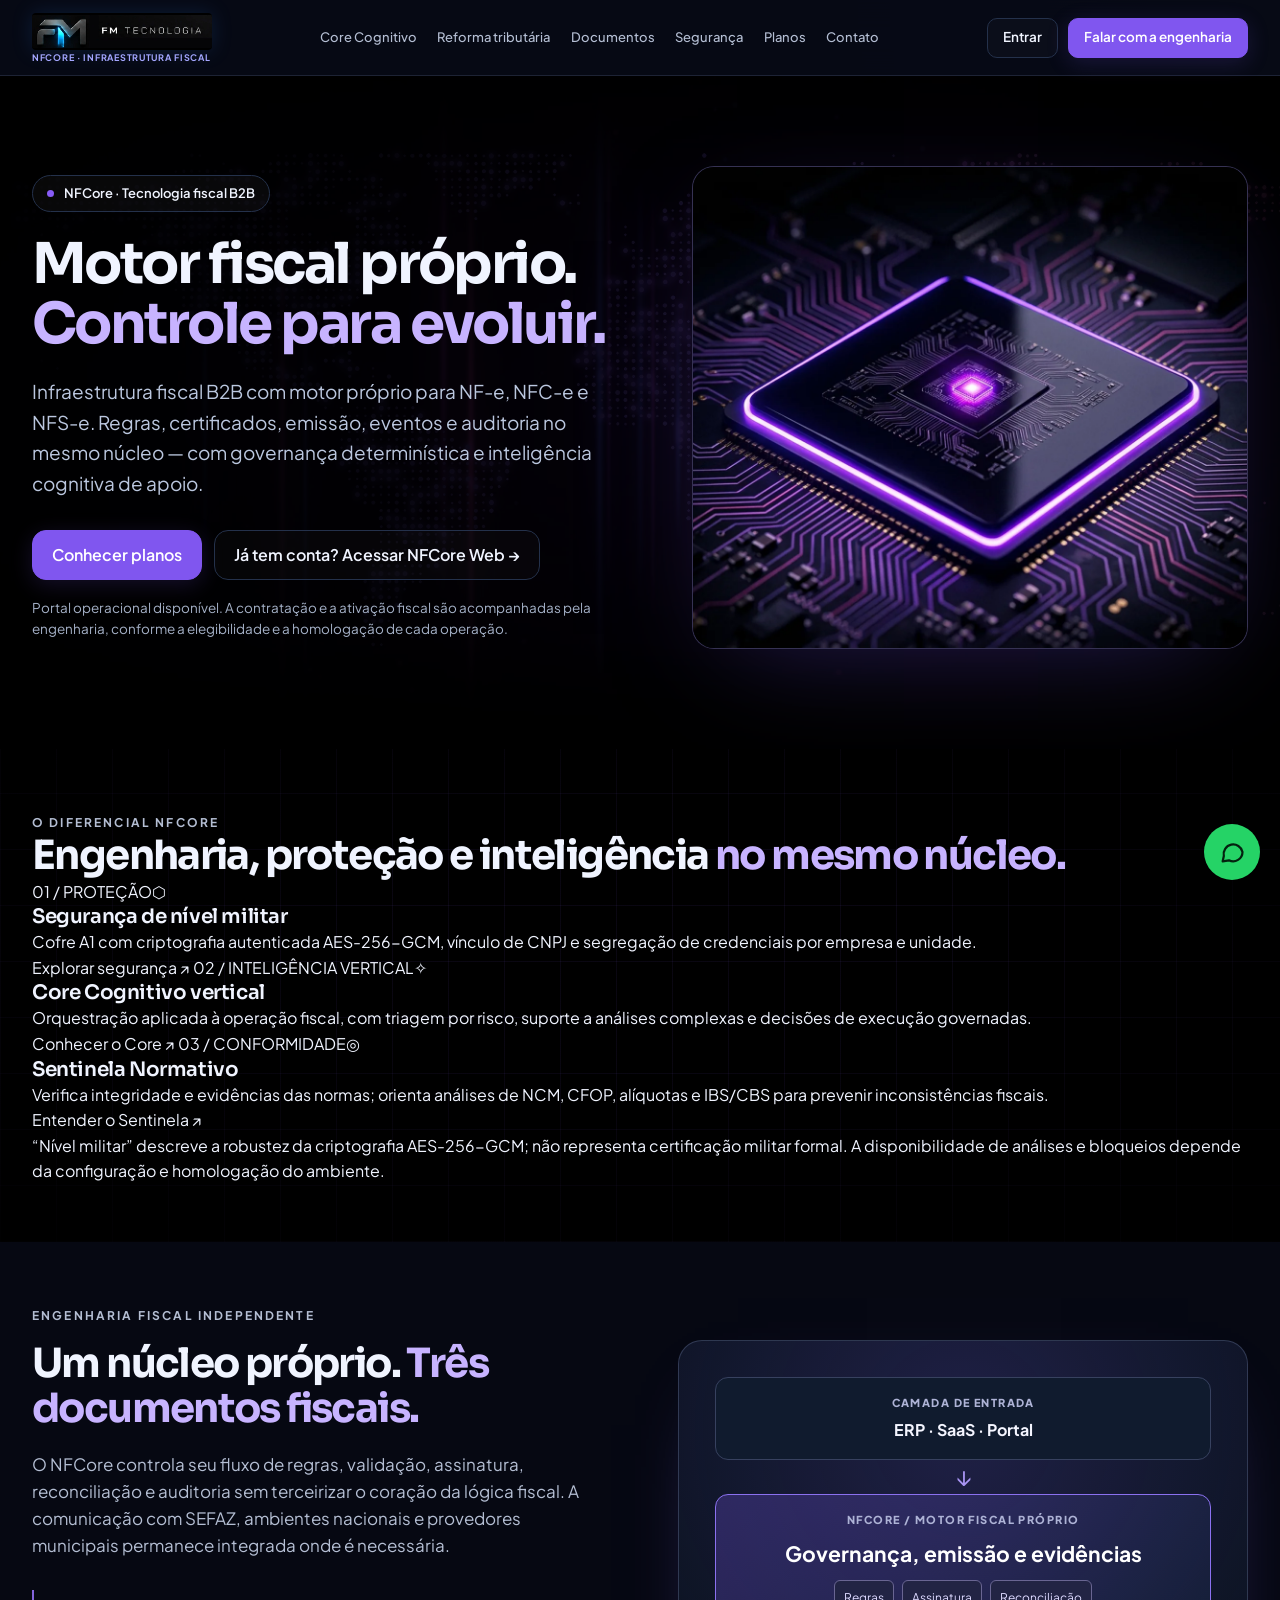
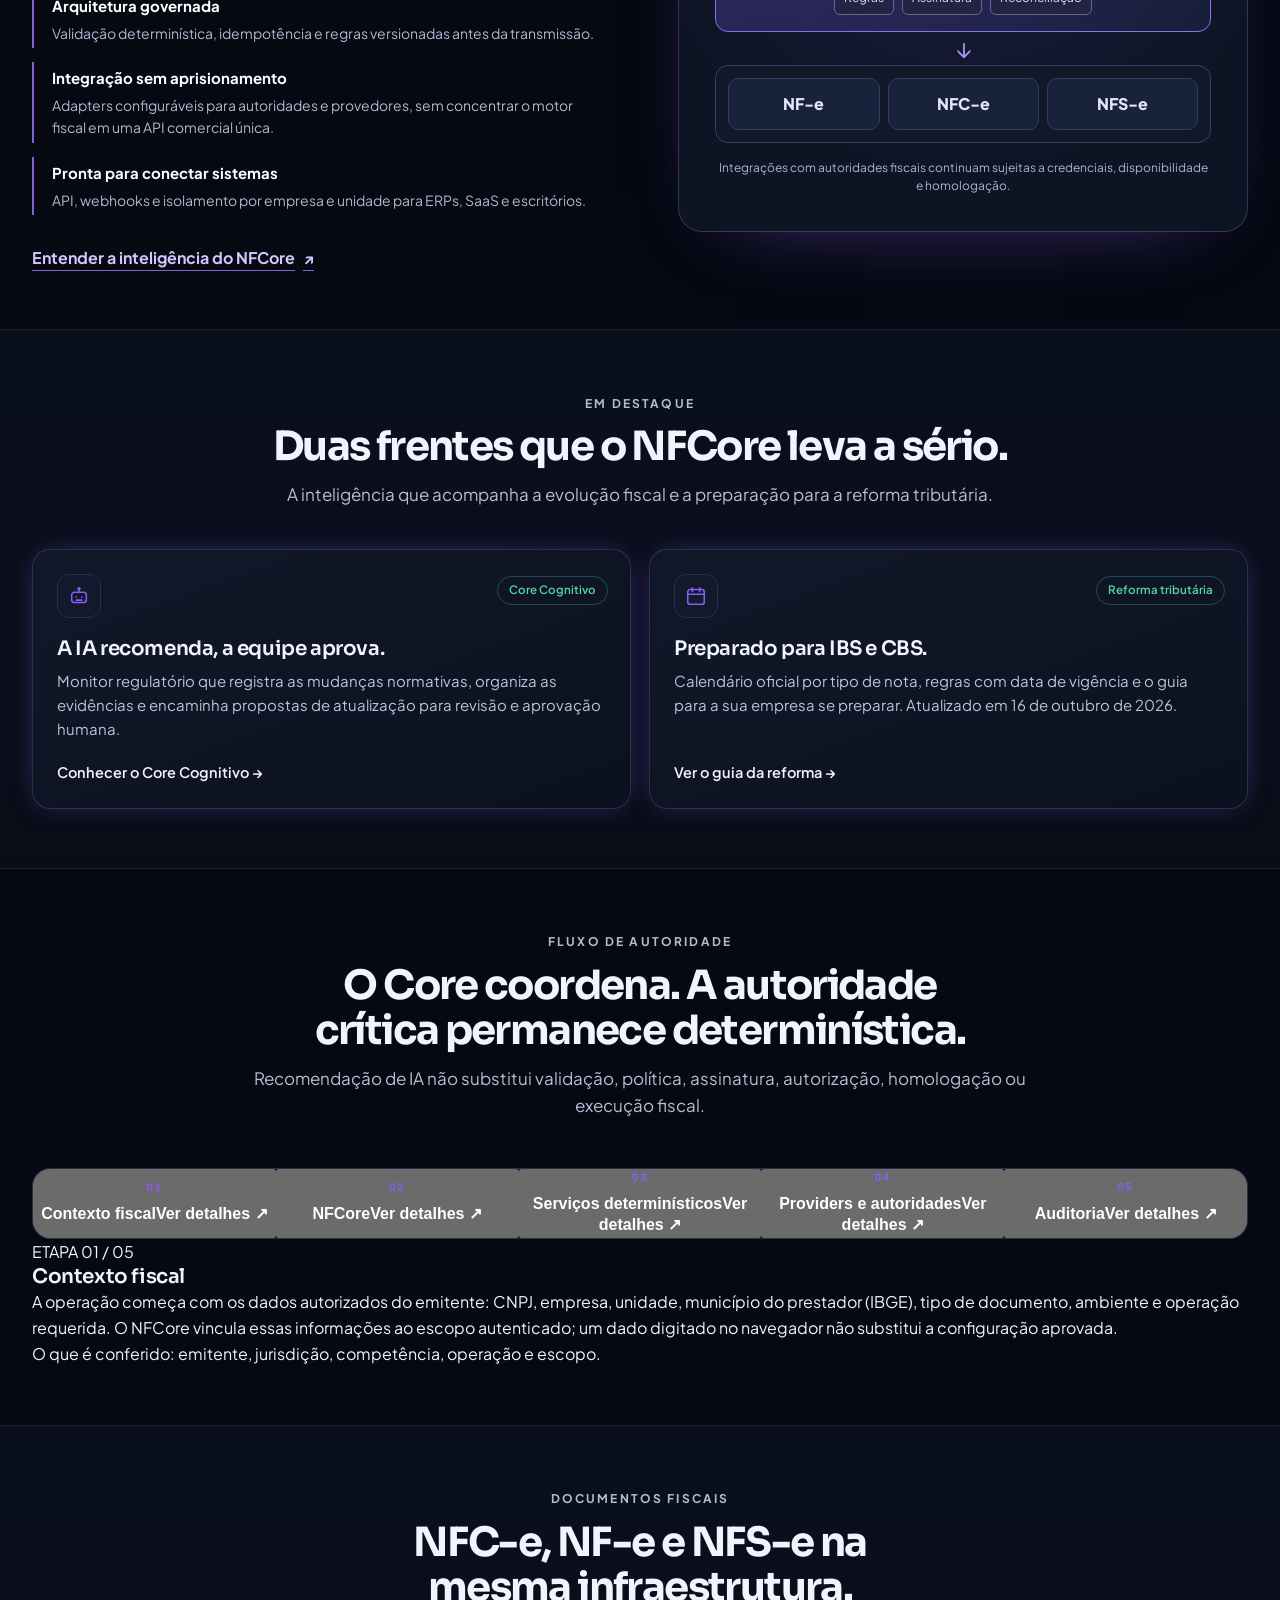
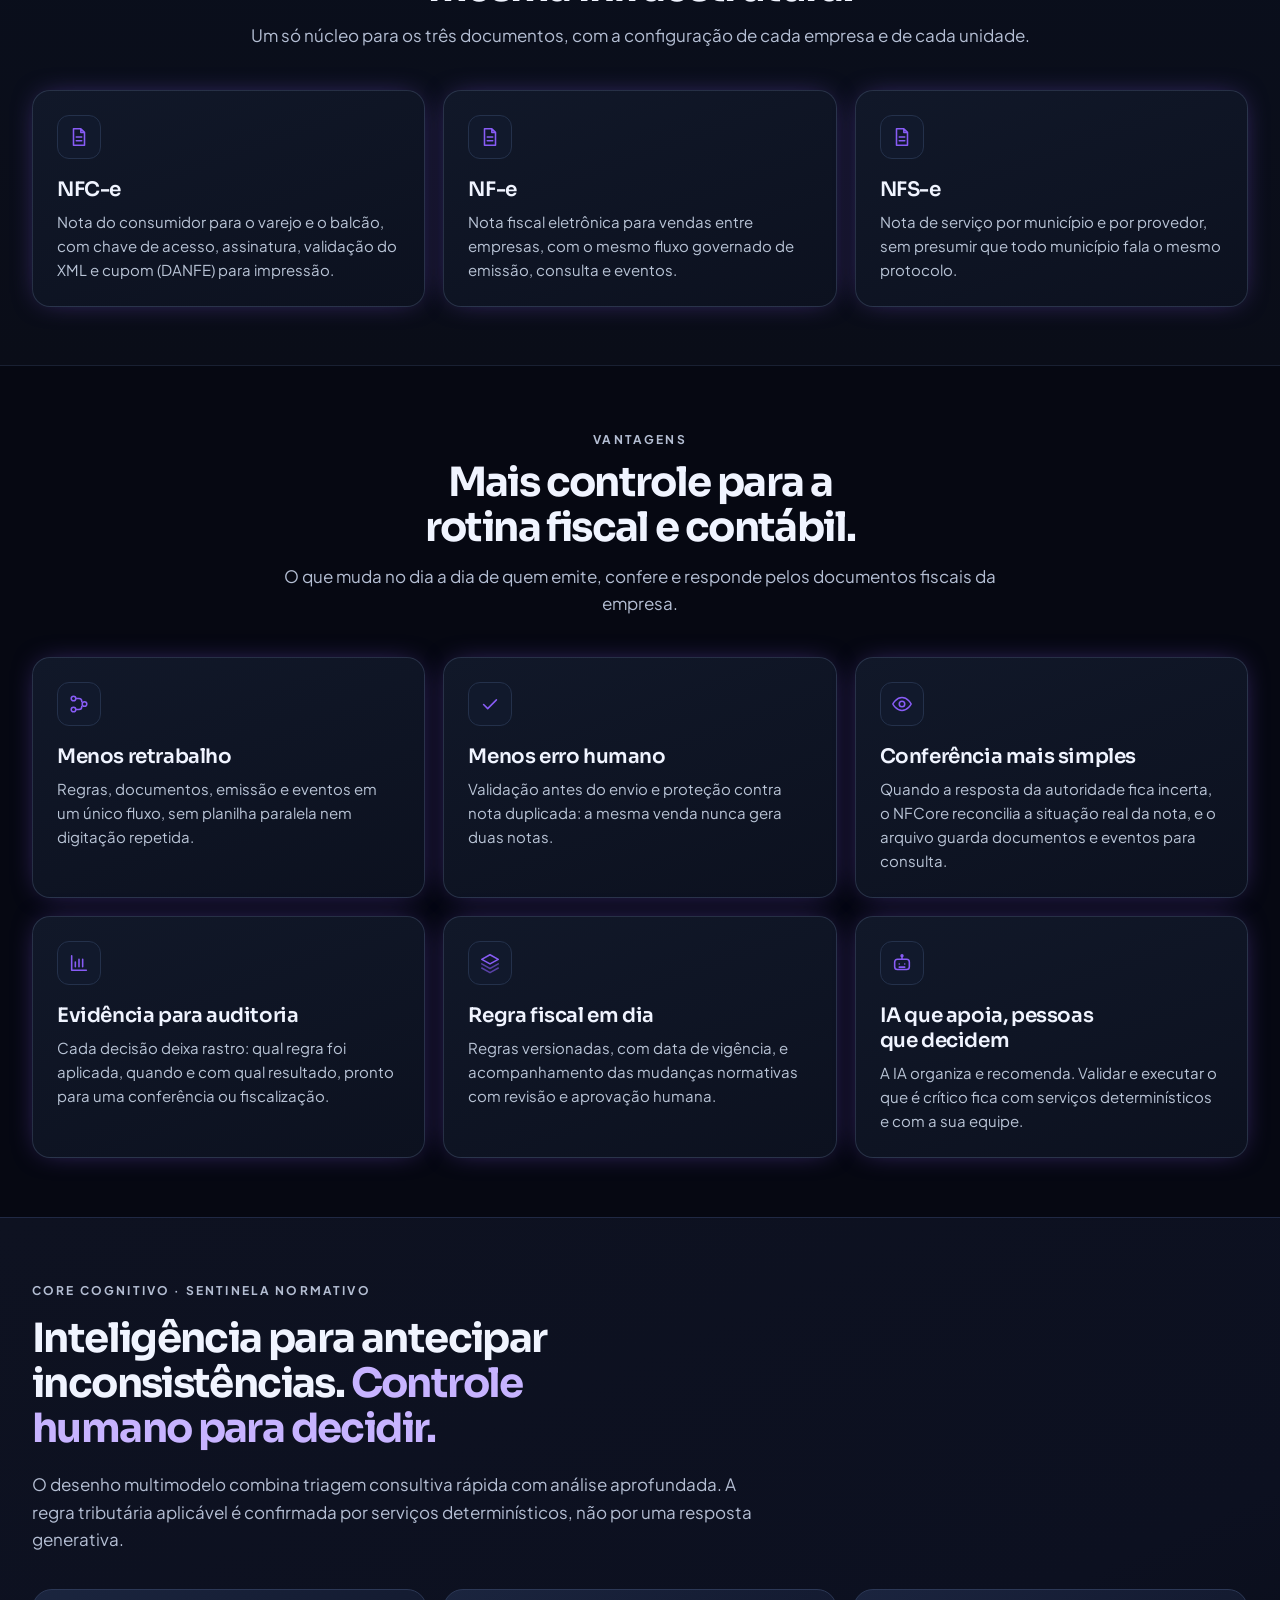
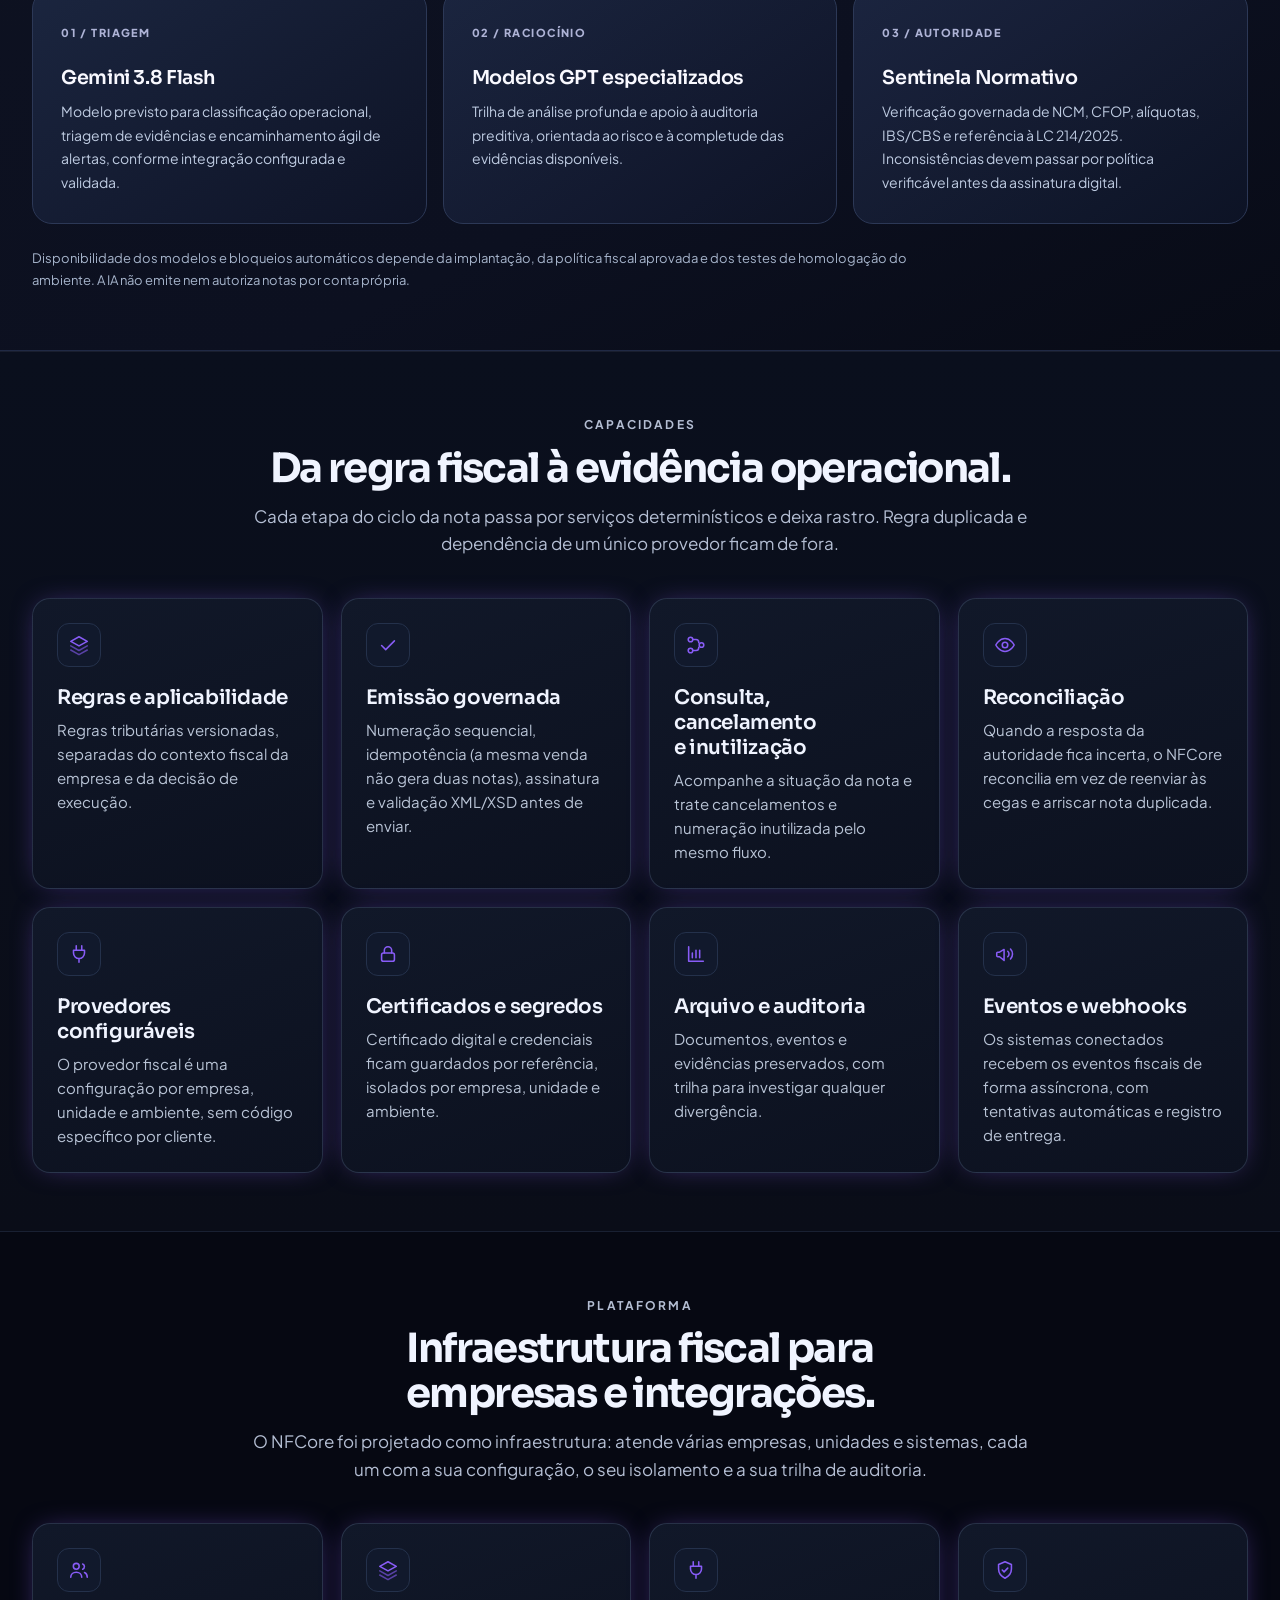
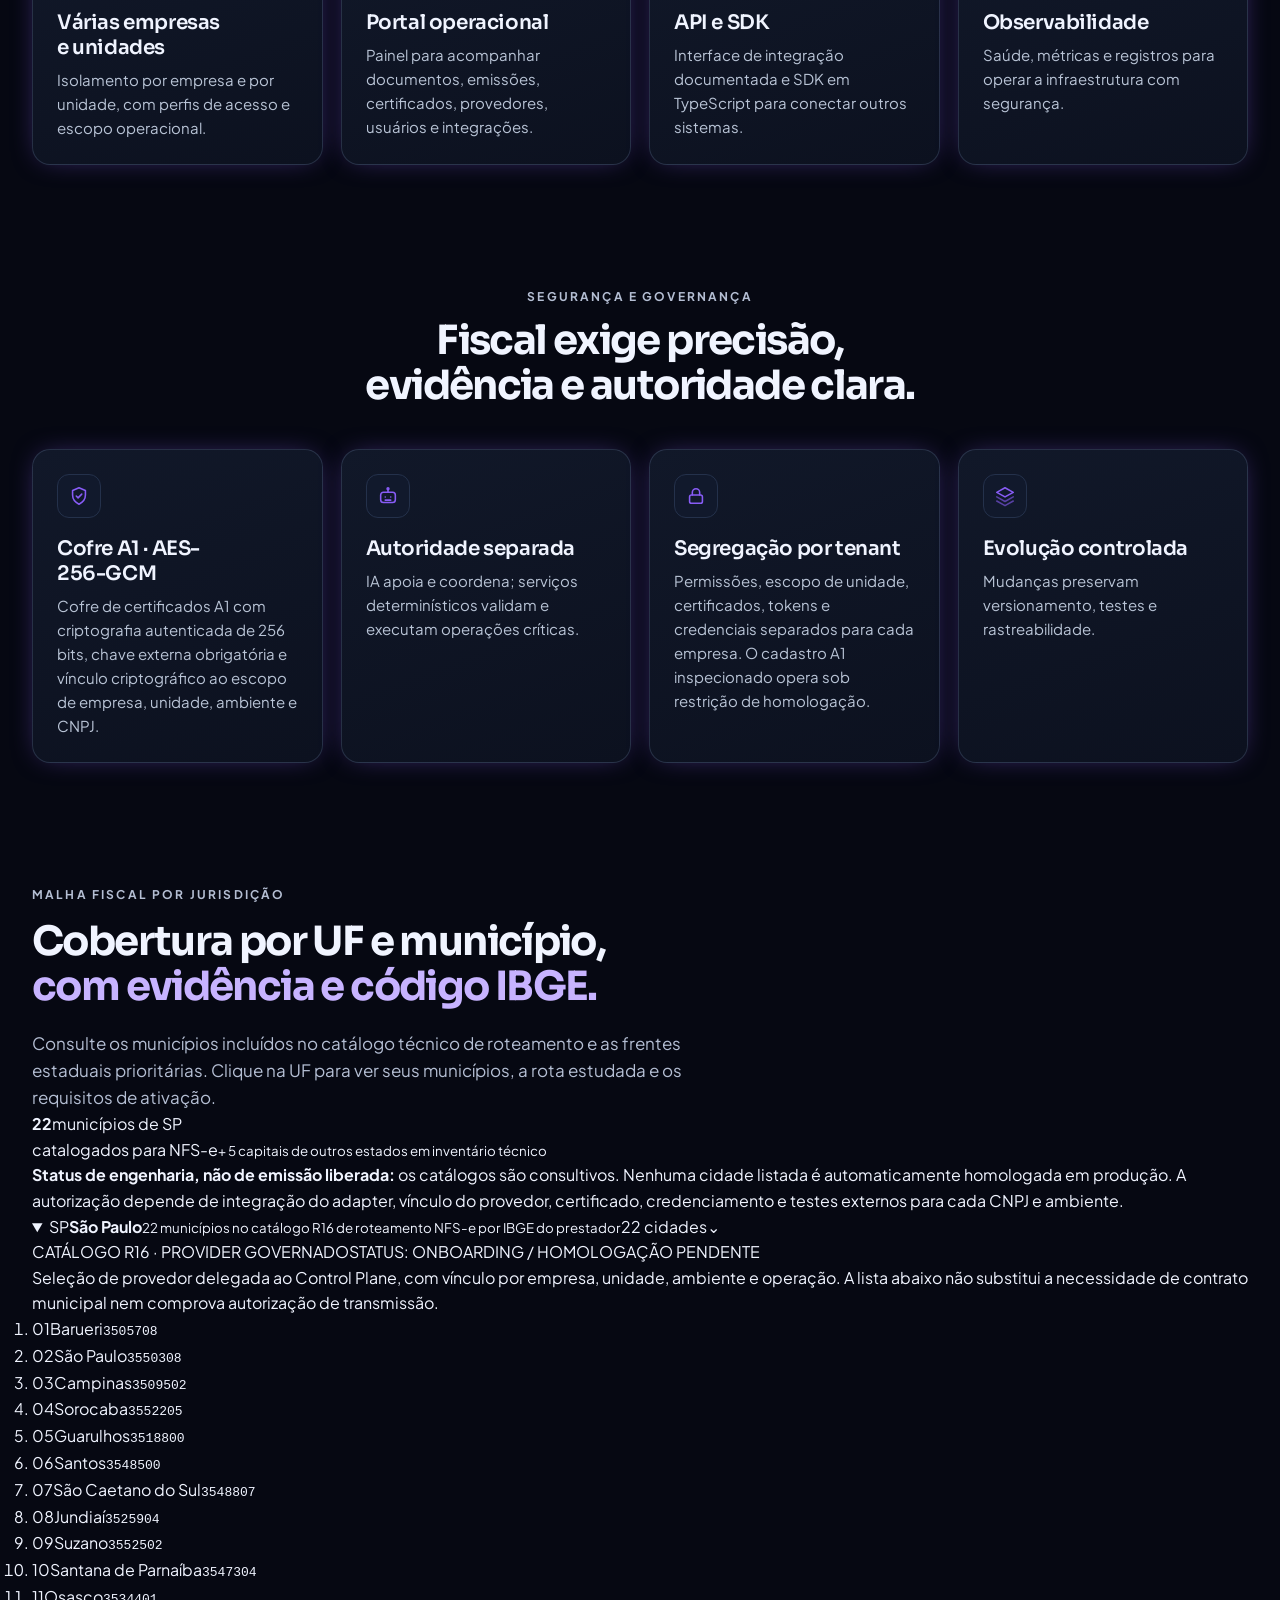
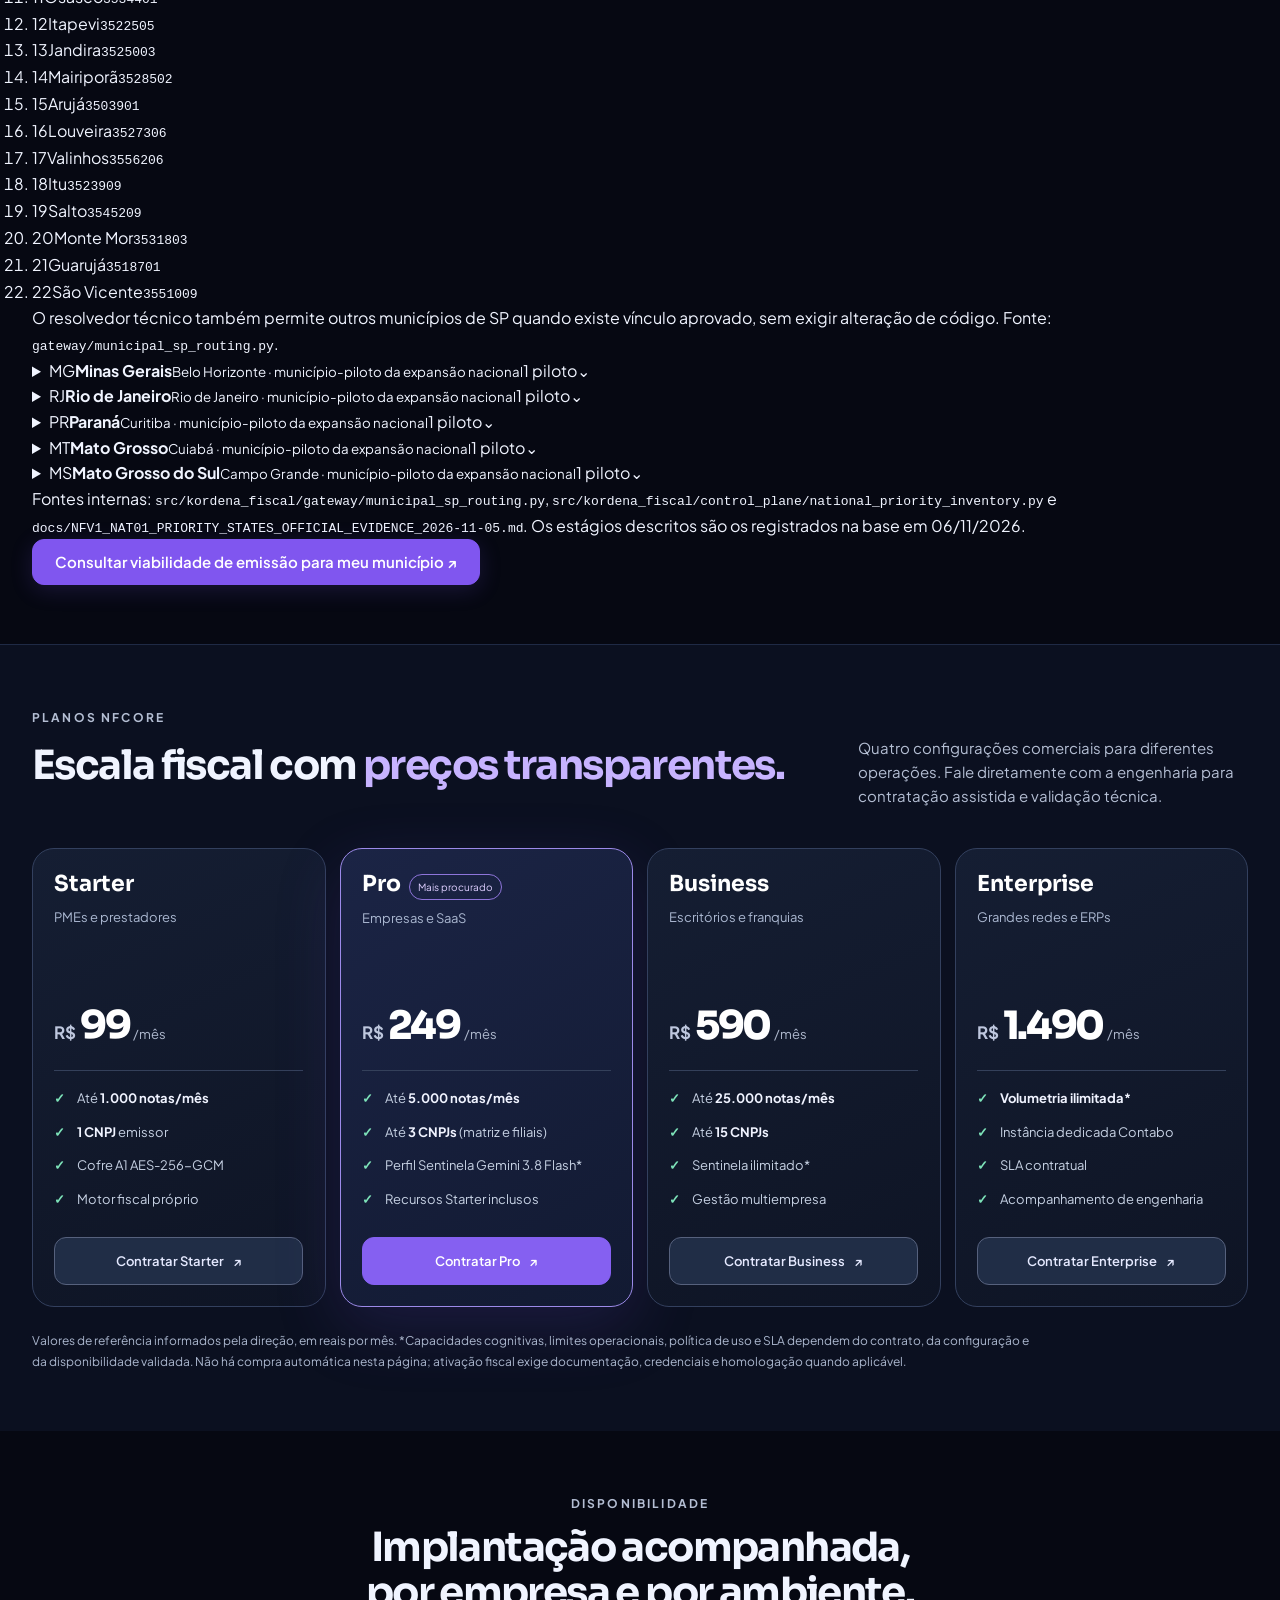
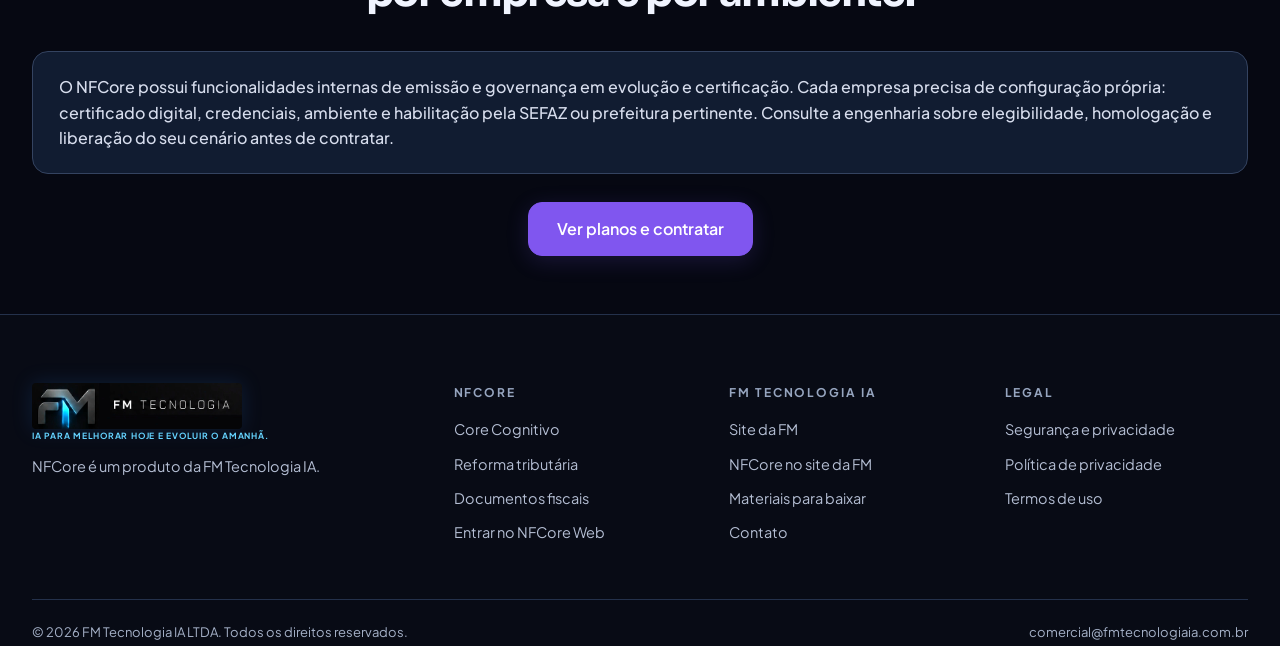
==== index.html @ 8695cb68 "feat(site): pilares neon, fluxo interativo e cobertura SP 22 cidades mais 5 capitais" ====
<!doctype html><html lang="pt-BR" data-p="nfcore"><head><meta charset="utf-8"><meta name="viewport" content="width=device-width,initial-scale=1"><title>NFCore — Motor fiscal próprio, IA governada e planos para empresas</title><meta name="description" content="NFCore: motor fiscal próprio para NF-e, NFC-e e NFS-e, Core Cognitivo e segurança multiempresa. Conheça os planos Starter, Pro, Business e Enterprise."><meta property="og:title" content="NFCore — Infraestrutura fiscal com Core Cognitivo e preparada para a reforma tributária"><meta property="og:description" content="NFCore reúne regras, emissão de NFC-e, NF-e e NFS-e, reconciliação e auditoria, com Core Cognitivo que acompanha a evolução fiscal e a reforma tributária, sempre com revisão humana."><meta property="og:type" content="website"><meta name="twitter:card" content="summary_large_image"><link rel="icon" type="image/png" href="assets/brand/fm/favicon.png">
<link rel="preconnect" href="https://fonts.googleapis.com"><link rel="preconnect" href="https://fonts.gstatic.com" crossorigin><link href="https://fonts.googleapis.com/css2?family=Plus+Jakarta+Sans:wght@400;500;600;700&family=Sora:wght@500;600;700;800&display=swap" rel="stylesheet"><link rel="stylesheet" href="assets/site.css?v=7cc5dd1b"><link rel="stylesheet" href="assets/enterprise.css?v=20261105"></head><body>
<a class="skip" href="#conteudo">Pular para o conteúdo</a><header class="nav"><div class="wrap"><a class="brand" href="index.html"><span class="wm"><img src="assets/brand/fm/logo-fm.webp" width="626" height="114" alt="FM Tecnologia IA"><small>NFCore · Infraestrutura fiscal</small></span></a>
<nav class="menu" id="menu" aria-label="Principal"><a href="core-cognitivo.html" class="">Core Cognitivo</a><a href="reforma-tributaria.html" class="">Reforma tributária</a><a href="index.html#documentos" class="">Documentos</a><a href="index.html#seguranca" class="">Segurança</a><a href="index.html#planos">Planos</a><a href="contato.html" class="">Contato</a></nav>
<div class="nr"><a class="btn sm" href="https://app.nfcore.com.br/">Entrar</a><a class="btn sm k" href="https://wa.me/5511978350851?text=Ol%C3%A1!%20Conheci%20o%20NFCore%20pelo%20site%20e%20gostaria%20de%20falar%20com%20a%20engenharia%20sobre%20planos%20e%20implanta%C3%A7%C3%A3o." target="_blank" rel="noopener noreferrer">Falar com a engenharia</a><button class="burger" id="burger" aria-label="Abrir menu de navegação" aria-expanded="false" aria-controls="menu">☰</button></div>
</div>
</header>
<main id="conteudo"><section class="phero"><div class="wrap"><div class="pg"><div><span class="eb"><i></i>NFCore · Tecnologia fiscal B2B</span><h1>Motor fiscal próprio.<br><span class="grad">Controle para evoluir.</span></h1>
<p class="lead">Infraestrutura fiscal B2B com motor próprio para NF-e, NFC-e e NFS-e. Regras, certificados, emissão, eventos e auditoria no mesmo núcleo — com governança determinística e inteligência cognitiva de apoio.</p>
<div class="b"><a class="btn p l" href="index.html#planos">Conhecer planos</a><a class="btn l" href="https://app.nfcore.com.br/">Já tem conta? Acessar NFCore Web →</a></div>
<p class="note">Portal operacional disponível. A contratação e a ativação fiscal são acompanhadas pela engenharia, conforme a elegibilidade e a homologação de cada operação.</p>

</div>
<div class="vis"><figure class="dg chip-visual"><img src="assets/img/nfcore/chip.webp" alt="Ilustração do núcleo tecnológico do NFCore em placa de circuitos"></figure>
</div>
</div>
</div>
</section>

<section class="sec key-strengths" id="diferenciais" aria-labelledby="diferenciais-title">
<div class="wrap">
 <div class="strength-heading"><span class="kick">O diferencial NFCore</span><h2 id="diferenciais-title">Engenharia, proteção e inteligência <span class="grad">no mesmo núcleo.</span></h2></div>
 <div class="strength-grid">
  <a class="strength-card neon-card" href="#seguranca"><span class="strength-ordinal">01 / PROTEÇÃO</span><span class="strength-symbol" aria-hidden="true">⬡</span><h3>Segurança de nível militar</h3><p>Cofre A1 com criptografia autenticada AES-256-GCM, vínculo de CNPJ e segregação de credenciais por empresa e unidade.</p><span class="strength-go">Explorar segurança <span aria-hidden="true">↗</span></span></a>
  <a class="strength-card neon-card" href="core-cognitivo.html#modelos"><span class="strength-ordinal">02 / INTELIGÊNCIA VERTICAL</span><span class="strength-symbol" aria-hidden="true">✧</span><h3>Core Cognitivo vertical</h3><p>Orquestração aplicada à operação fiscal, com triagem por risco, suporte a análises complexas e decisões de execução governadas.</p><span class="strength-go">Conhecer o Core <span aria-hidden="true">↗</span></span></a>
  <a class="strength-card neon-card" href="#sentinela"><span class="strength-ordinal">03 / CONFORMIDADE</span><span class="strength-symbol" aria-hidden="true">◎</span><h3>Sentinela Normativo</h3><p>Verifica integridade e evidências das normas; orienta análises de NCM, CFOP, alíquotas e IBS/CBS para prevenir inconsistências fiscais.</p><span class="strength-go">Entender o Sentinela <span aria-hidden="true">↗</span></span></a>
 </div>
 <p class="strength-disclaimer">“Nível militar” descreve a robustez da criptografia AES-256-GCM; não representa certificação militar formal. A disponibilidade de análises e bloqueios depende da configuração e homologação do ambiente.</p>
</div>
</section>
<section class="sec enterprise-section" id="motor-proprio" aria-labelledby="motor-title">
 <div class="wrap enterprise-split">
  <div><span class="kick">Engenharia fiscal independente</span><h2 id="motor-title">Um núcleo próprio. <span class="grad">Três documentos fiscais.</span></h2>
  <p class="sub">O NFCore controla seu fluxo de regras, validação, assinatura, reconciliação e auditoria sem terceirizar o coração da lógica fiscal. A comunicação com SEFAZ, ambientes nacionais e provedores municipais permanece integrada onde é necessária.</p>
  <div class="feature-list">
    <p><strong>Arquitetura governada</strong><span>Validação determinística, idempotência e regras versionadas antes da transmissão.</span></p>
    <p><strong>Integração sem aprisionamento</strong><span>Adapters configuráveis para autoridades e provedores, sem concentrar o motor fiscal em uma API comercial única.</span></p>
    <p><strong>Pronta para conectar sistemas</strong><span>API, webhooks e isolamento por empresa e unidade para ERPs, SaaS e escritórios.</span></p>
  </div>
  <a class="text-link" href="core-cognitivo.html">Entender a inteligência do NFCore <span aria-hidden="true">↗</span></a>
  </div>
  <div class="architecture-diagram" aria-label="Fluxo simplificado do motor fiscal">
   <div class="diagram-top"><span>CAMADA DE ENTRADA</span><b>ERP · SaaS · Portal</b></div>
   <div class="diagram-arrow" aria-hidden="true">↓</div>
   <div class="diagram-core"><small>NFCORE / MOTOR FISCAL PRÓPRIO</small><strong>Governança, emissão e evidências</strong><div class="diagram-steps"><span>Regras</span><span>Assinatura</span><span>Reconciliação</span></div></div>
   <div class="diagram-arrow" aria-hidden="true">↓</div>
   <div class="diagram-documents"><span>NF-e</span><span>NFC-e</span><span>NFS-e</span></div>
   <p class="diagram-caption">Integrações com autoridades fiscais continuam sujeitas a credenciais, disponibilidade e homologação.</p>
  </div>
 </div>
</section>
<section class="sec soft" id="destaques"><div class="wrap"><div class="sh center"><span class="kick">Em destaque</span><h2>Duas frentes que o NFCore leva a sério.</h2>
<p class="sub">A inteligência que acompanha a evolução fiscal e a preparação para a reforma tributária.</p>
</div>
<div class="grid g2"><a class="card pcard" href="core-cognitivo.html"><span class="pill ok">Core Cognitivo</span><div class="ic"><svg class="i" viewBox="0 0 24 24" aria-hidden="true"><rect x="4" y="8" width="16" height="11" rx="3"/><path d="M12 8V5M9 13h.01M15 13h.01M9 16.5h6"/><circle cx="12" cy="4" r="1"/></svg></div>
<h3>A IA recomenda, a equipe aprova.</h3>
<p>Monitor regulatório que registra as mudanças normativas, organiza as evidências e encaminha propostas de atualização para revisão e aprovação humana.</p>
<span class="go">Conhecer o Core Cognitivo →</span></a><a class="card pcard" href="reforma-tributaria.html"><span class="pill ok">Reforma tributária</span><div class="ic"><svg class="i" viewBox="0 0 24 24" aria-hidden="true"><rect x="3" y="5" width="18" height="16" rx="2.5"/><path d="M3 10h18M8 3v4M16 3v4"/></svg></div>
<h3>Preparado para IBS e CBS.</h3>
<p>Calendário oficial por tipo de nota, regras com data de vigência e o guia para a sua empresa se preparar. Atualizado em 16 de outubro de 2026.</p>
<span class="go">Ver o guia da reforma →</span></a></div>
</div>
</section>
<section class="sec " id="autoridade"><div class="wrap"><div class="sh center"><span class="kick">Fluxo de autoridade</span><h2>O Core coordena. A autoridade crítica permanece determinística.</h2>
<p class="sub">Recomendação de IA não substitui validação, política, assinatura, autorização, homologação ou execução fiscal.</p>
</div>
<div class="flow flow-interactive" role="tablist" aria-label="Etapas do fluxo de autoridade">
 <button class="flow-tab neon-card active" type="button" id="flow-tab-1" role="tab" aria-selected="true" aria-controls="flow-panel-1" tabindex="0" data-flow-tab="1"><b>01</b><span>Contexto fiscal</span><span class="flow-tab-hint" aria-hidden="true">Ver detalhes ↗</span></button>
 <button class="flow-tab neon-card" type="button" id="flow-tab-2" role="tab" aria-selected="false" aria-controls="flow-panel-2" tabindex="-1" data-flow-tab="2"><b>02</b><span>NFCore</span><span class="flow-tab-hint" aria-hidden="true">Ver detalhes ↗</span></button>
 <button class="flow-tab neon-card" type="button" id="flow-tab-3" role="tab" aria-selected="false" aria-controls="flow-panel-3" tabindex="-1" data-flow-tab="3"><b>03</b><span>Serviços determinísticos</span><span class="flow-tab-hint" aria-hidden="true">Ver detalhes ↗</span></button>
 <button class="flow-tab neon-card" type="button" id="flow-tab-4" role="tab" aria-selected="false" aria-controls="flow-panel-4" tabindex="-1" data-flow-tab="4"><b>04</b><span>Providers e autoridades</span><span class="flow-tab-hint" aria-hidden="true">Ver detalhes ↗</span></button>
 <button class="flow-tab neon-card" type="button" id="flow-tab-5" role="tab" aria-selected="false" aria-controls="flow-panel-5" tabindex="-1" data-flow-tab="5"><b>05</b><span>Auditoria</span><span class="flow-tab-hint" aria-hidden="true">Ver detalhes ↗</span></button>
</div>
<div class="flow-detail" aria-live="polite">
 <section class="flow-panel" id="flow-panel-1" role="tabpanel" aria-labelledby="flow-tab-1" tabindex="0"><span class="flow-panel-kicker">ETAPA 01 / 05</span><h3>Contexto fiscal</h3><p>A operação começa com os dados autorizados do emitente: CNPJ, empresa, unidade, município do prestador (IBGE), tipo de documento, ambiente e operação requerida. O NFCore vincula essas informações ao escopo autenticado; um dado digitado no navegador não substitui a configuração aprovada.</p><div class="flow-panel-check">O que é conferido: emitente, jurisdição, competência, operação e escopo.</div></section>
 <section class="flow-panel" id="flow-panel-2" role="tabpanel" aria-labelledby="flow-tab-2" tabindex="0" hidden><span class="flow-panel-kicker">ETAPA 02 / 05</span><h3>NFCore</h3><p>O motor fiscal centraliza regras e versões, valida o contexto da solicitação, prepara o fluxo de emissão e verifica idempotência — para que tentativas repetidas não criem operações duplicadas sem controle.</p><div class="flow-panel-check">O que é conferido: regras vigentes, versões, sequenciamento e correlação.</div></section>
 <section class="flow-panel" id="flow-panel-3" role="tabpanel" aria-labelledby="flow-tab-3" tabindex="0" hidden><span class="flow-panel-kicker">ETAPA 03 / 05</span><h3>Serviços determinísticos</h3><p>As verificações formais aplicam política fiscal, cálculos, validação XML/XSD e assinatura digital com material A1 autorizado. A IA pode oferecer recomendações, mas não substitui nenhum gate de autorização.</p><div class="flow-panel-check">O que é conferido: validação determinística, certificado e assinatura.</div></section>
 <section class="flow-panel" id="flow-panel-4" role="tabpanel" aria-labelledby="flow-tab-4" tabindex="0" hidden><span class="flow-panel-kicker">ETAPA 04 / 05</span><h3>Providers e autoridades</h3><p>O roteamento seleciona um adapter configurado para SEFAZ, ambiente nacional ou serviço municipal, conforme documento, UF, IBGE, credenciais e vínculo aprovado. Sem provedor habilitado, a operação deve falhar de forma segura.</p><div class="flow-panel-check">O que é conferido: configuração, credenciamento, ambiente e retorno oficial.</div></section>
 <section class="flow-panel" id="flow-panel-5" role="tabpanel" aria-labelledby="flow-tab-5" tabindex="0" hidden><span class="flow-panel-kicker">ETAPA 05 / 05</span><h3>Auditoria</h3><p>O ciclo preserva protocolos, evidências, versões aplicadas, eventos e rastreabilidade. Em respostas incertas, o mecanismo de reconciliação consulta o estado real antes de repetir uma operação crítica.</p><div class="flow-panel-check">O que é conferido: trilha técnica, eventos, protocolo e reconciliação.</div></section>
</div>
</div>
</section>
<section class="sec soft" id="documentos"><div class="wrap"><div class="sh center"><span class="kick">Documentos fiscais</span><h2>NFC-e, NF-e e NFS-e na mesma infraestrutura.</h2>
<p class="sub">Um só núcleo para os três documentos, com a configuração de cada empresa e de cada unidade.</p>
</div>
<div class="grid g3"><div class="card"><div class="ic"><svg class="i" viewBox="0 0 24 24" aria-hidden="true"><path d="M6 3h8l4 4v14H6zM14 3v4h4M9 12h6M9 16h6"/></svg></div>
<h3>NFC-e</h3>
<p>Nota do consumidor para o varejo e o balcão, com chave de acesso, assinatura, validação do XML e cupom (DANFE) para impressão.</p>
</div>
<div class="card"><div class="ic"><svg class="i" viewBox="0 0 24 24" aria-hidden="true"><path d="M6 3h8l4 4v14H6zM14 3v4h4M9 12h6M9 16h6"/></svg></div>
<h3>NF-e</h3>
<p>Nota fiscal eletrônica para vendas entre empresas, com o mesmo fluxo governado de emissão, consulta e eventos.</p>
</div>
<div class="card"><div class="ic"><svg class="i" viewBox="0 0 24 24" aria-hidden="true"><path d="M6 3h8l4 4v14H6zM14 3v4h4M9 12h6M9 16h6"/></svg></div>
<h3>NFS-e</h3>
<p>Nota de serviço por município e por provedor, sem presumir que todo município fala o mesmo protocolo.</p>
</div>
</div>
</div>
</section>
<section class="sec " id="vantagens"><div class="wrap"><div class="sh center"><span class="kick">Vantagens</span><h2>Mais controle para a rotina fiscal e contábil.</h2>
<p class="sub">O que muda no dia a dia de quem emite, confere e responde pelos documentos fiscais da empresa.</p>
</div>
<div class="grid g3"><div class="card"><div class="ic"><svg class="i" viewBox="0 0 24 24" aria-hidden="true"><circle cx="6" cy="6" r="2.5"/><circle cx="18" cy="12" r="2.5"/><circle cx="6" cy="18" r="2.5"/><path d="M8.5 6H12a3 3 0 0 1 3 3v.5M8.5 18H12a3 3 0 0 0 3-3v-.5"/></svg></div>
<h3>Menos retrabalho</h3>
<p>Regras, documentos, emissão e eventos em um único fluxo, sem planilha paralela nem digitação repetida.</p>
</div>
<div class="card"><div class="ic"><svg class="i" viewBox="0 0 24 24" aria-hidden="true"><path d="m5 12.5 4.5 4.5L19 7.5"/></svg></div>
<h3>Menos erro humano</h3>
<p>Validação antes do envio e proteção contra nota duplicada: a mesma venda nunca gera duas notas.</p>
</div>
<div class="card"><div class="ic"><svg class="i" viewBox="0 0 24 24" aria-hidden="true"><path d="M2 12s3.6-7 10-7 10 7 10 7-3.6 7-10 7S2 12 2 12Z"/><circle cx="12" cy="12" r="3"/></svg></div>
<h3>Conferência mais simples</h3>
<p>Quando a resposta da autoridade fica incerta, o NFCore reconcilia a situação real da nota, e o arquivo guarda documentos e eventos para consulta.</p>
</div>
<div class="card"><div class="ic"><svg class="i" viewBox="0 0 24 24" aria-hidden="true"><path d="M4 20V4M4 20h16M8 16v-5M12 16V8M16 16v-8"/></svg></div>
<h3>Evidência para auditoria</h3>
<p>Cada decisão deixa rastro: qual regra foi aplicada, quando e com qual resultado, pronto para uma conferência ou fiscalização.</p>
</div>
<div class="card"><div class="ic"><svg class="i" viewBox="0 0 24 24" aria-hidden="true"><path d="m12 3 9 5-9 5-9-5 9-5Z"/><path d="m3 13 9 5 9-5M3 17.5l9 5 9-5" opacity=".6"/></svg></div>
<h3>Regra fiscal em dia</h3>
<p>Regras versionadas, com data de vigência, e acompanhamento das mudanças normativas com revisão e aprovação humana.</p>
</div>
<div class="card"><div class="ic"><svg class="i" viewBox="0 0 24 24" aria-hidden="true"><rect x="4" y="8" width="16" height="11" rx="3"/><path d="M12 8V5M9 13h.01M15 13h.01M9 16.5h6"/><circle cx="12" cy="4" r="1"/></svg></div>
<h3>IA que apoia, pessoas que decidem</h3>
<p>A IA organiza e recomenda. Validar e executar o que é crítico fica com serviços determinísticos e com a sua equipe.</p>
</div>
</div>
</div>
</section>

<section class="sec enterprise-section sentinel-section" id="sentinela" aria-labelledby="sentinela-title">
<div class="wrap">
 <div class="sh"><span class="kick">Core Cognitivo · Sentinela Normativo</span><h2 id="sentinela-title">Inteligência para antecipar inconsistências. <span class="grad">Controle humano para decidir.</span></h2><p class="sub">O desenho multimodelo combina triagem consultiva rápida com análise aprofundada. A regra tributária aplicável é confirmada por serviços determinísticos, não por uma resposta generativa.</p></div>
 <div class="intel-grid">
  <article class="intel-card"><span class="intel-number">01 / TRIAGEM</span><h3>Gemini 3.8 Flash</h3><p>Modelo previsto para classificação operacional, triagem de evidências e encaminhamento ágil de alertas, conforme integração configurada e validada.</p></article>
  <article class="intel-card"><span class="intel-number">02 / RACIOCÍNIO</span><h3>Modelos GPT especializados</h3><p>Trilha de análise profunda e apoio à auditoria preditiva, orientada ao risco e à completude das evidências disponíveis.</p></article>
  <article class="intel-card"><span class="intel-number">03 / AUTORIDADE</span><h3>Sentinela Normativo</h3><p>Verificação governada de NCM, CFOP, alíquotas, IBS/CBS e referência à LC 214/2025. Inconsistências devem passar por política verificável antes da assinatura digital.</p></article>
 </div>
 <p class="evidence-note">Disponibilidade dos modelos e bloqueios automáticos depende da implantação, da política fiscal aprovada e dos testes de homologação do ambiente. A IA não emite nem autoriza notas por conta própria.</p>
</div>
</section>
<section class="sec soft" id="capacidades"><div class="wrap"><div class="sh center"><span class="kick">Capacidades</span><h2>Da regra fiscal à evidência operacional.</h2>
<p class="sub">Cada etapa do ciclo da nota passa por serviços determinísticos e deixa rastro. Regra duplicada e dependência de um único provedor ficam de fora.</p>
</div>
<div class="grid g4"><div class="card"><div class="ic"><svg class="i" viewBox="0 0 24 24" aria-hidden="true"><path d="m12 3 9 5-9 5-9-5 9-5Z"/><path d="m3 13 9 5 9-5M3 17.5l9 5 9-5" opacity=".6"/></svg></div>
<h3>Regras e aplicabilidade</h3>
<p>Regras tributárias versionadas, separadas do contexto fiscal da empresa e da decisão de execução.</p>
</div>
<div class="card"><div class="ic"><svg class="i" viewBox="0 0 24 24" aria-hidden="true"><path d="m5 12.5 4.5 4.5L19 7.5"/></svg></div>
<h3>Emissão governada</h3>
<p>Numeração sequencial, idempotência (a mesma venda não gera duas notas), assinatura e validação XML/XSD antes de enviar.</p>
</div>
<div class="card"><div class="ic"><svg class="i" viewBox="0 0 24 24" aria-hidden="true"><circle cx="6" cy="6" r="2.5"/><circle cx="18" cy="12" r="2.5"/><circle cx="6" cy="18" r="2.5"/><path d="M8.5 6H12a3 3 0 0 1 3 3v.5M8.5 18H12a3 3 0 0 0 3-3v-.5"/></svg></div>
<h3>Consulta, cancelamento e inutilização</h3>
<p>Acompanhe a situação da nota e trate cancelamentos e numeração inutilizada pelo mesmo fluxo.</p>
</div>
<div class="card"><div class="ic"><svg class="i" viewBox="0 0 24 24" aria-hidden="true"><path d="M2 12s3.6-7 10-7 10 7 10 7-3.6 7-10 7S2 12 2 12Z"/><circle cx="12" cy="12" r="3"/></svg></div>
<h3>Reconciliação</h3>
<p>Quando a resposta da autoridade fica incerta, o NFCore reconcilia em vez de reenviar às cegas e arriscar nota duplicada.</p>
</div>
<div class="card"><div class="ic"><svg class="i" viewBox="0 0 24 24" aria-hidden="true"><path d="M9 3v5M15 3v5M6 8h12v3a6 6 0 0 1-12 0V8ZM12 17v4"/></svg></div>
<h3>Provedores configuráveis</h3>
<p>O provedor fiscal é uma configuração por empresa, unidade e ambiente, sem código específico por cliente.</p>
</div>
<div class="card"><div class="ic"><svg class="i" viewBox="0 0 24 24" aria-hidden="true"><rect x="5" y="11" width="14" height="9" rx="2"/><path d="M8 11V8a4 4 0 0 1 8 0v3"/></svg></div>
<h3>Certificados e segredos</h3>
<p>Certificado digital e credenciais ficam guardados por referência, isolados por empresa, unidade e ambiente.</p>
</div>
<div class="card"><div class="ic"><svg class="i" viewBox="0 0 24 24" aria-hidden="true"><path d="M4 20V4M4 20h16M8 16v-5M12 16V8M16 16v-8"/></svg></div>
<h3>Arquivo e auditoria</h3>
<p>Documentos, eventos e evidências preservados, com trilha para investigar qualquer divergência.</p>
</div>
<div class="card"><div class="ic"><svg class="i" viewBox="0 0 24 24" aria-hidden="true"><path d="M3 11v3a1 1 0 0 0 1 1h2l5 4V7L6 10H4a1 1 0 0 0-1 1ZM15 9a4 4 0 0 1 0 6M18 6.5a8 8 0 0 1 0 11"/></svg></div>
<h3>Eventos e webhooks</h3>
<p>Os sistemas conectados recebem os eventos fiscais de forma assíncrona, com tentativas automáticas e registro de entrega.</p>
</div>
</div>
</div>
</section>
<section class="sec " id="plataforma"><div class="wrap"><div class="sh center"><span class="kick">Plataforma</span><h2>Infraestrutura fiscal para empresas e integrações.</h2>
<p class="sub">O NFCore foi projetado como infraestrutura: atende várias empresas, unidades e sistemas, cada um com a sua configuração, o seu isolamento e a sua trilha de auditoria.</p>
</div>
<div class="grid g4"><div class="card"><div class="ic"><svg class="i" viewBox="0 0 24 24" aria-hidden="true"><circle cx="9" cy="8" r="3.2"/><path d="M3 20c0-3.3 2.7-5.5 6-5.5s6 2.2 6 5.5M16 5.5a3 3 0 0 1 0 5.6M18 14.8c1.8.6 3 2.3 3 5.2"/></svg></div>
<h3>Várias empresas e unidades</h3>
<p>Isolamento por empresa e por unidade, com perfis de acesso e escopo operacional.</p>
</div>
<div class="card"><div class="ic"><svg class="i" viewBox="0 0 24 24" aria-hidden="true"><path d="m12 3 9 5-9 5-9-5 9-5Z"/><path d="m3 13 9 5 9-5M3 17.5l9 5 9-5" opacity=".6"/></svg></div>
<h3>Portal operacional</h3>
<p>Painel para acompanhar documentos, emissões, certificados, provedores, usuários e integrações.</p>
</div>
<div class="card"><div class="ic"><svg class="i" viewBox="0 0 24 24" aria-hidden="true"><path d="M9 3v5M15 3v5M6 8h12v3a6 6 0 0 1-12 0V8ZM12 17v4"/></svg></div>
<h3>API e SDK</h3>
<p>Interface de integração documentada e SDK em TypeScript para conectar outros sistemas.</p>
</div>
<div class="card"><div class="ic"><svg class="i" viewBox="0 0 24 24" aria-hidden="true"><path d="M12 3 5 6v5c0 4.5 3 8 7 10 4-2 7-5.5 7-10V6l-7-3Z"/><path d="m9 12 2 2 4-4"/></svg></div>
<h3>Observabilidade</h3>
<p>Saúde, métricas e registros para operar a infraestrutura com segurança.</p>
</div>
</div>
</div>
</section>
<section class="sec dark" id="seguranca"><div class="wrap"><div class="sh center"><span class="kick">Segurança e governança</span><h2>Fiscal exige precisão, evidência e autoridade clara.</h2>
</div>
<div class="grid g4"><div class="card"><div class="ic"><svg class="i" viewBox="0 0 24 24" aria-hidden="true"><path d="M12 3 5 6v5c0 4.5 3 8 7 10 4-2 7-5.5 7-10V6l-7-3Z"/><path d="m9 12 2 2 4-4"/></svg></div>
<h3>Cofre A1 · AES-256-GCM</h3>
<p>Cofre de certificados A1 com criptografia autenticada de 256 bits, chave externa obrigatória e vínculo criptográfico ao escopo de empresa, unidade, ambiente e CNPJ.</p>
</div>
<div class="card"><div class="ic"><svg class="i" viewBox="0 0 24 24" aria-hidden="true"><rect x="4" y="8" width="16" height="11" rx="3"/><path d="M12 8V5M9 13h.01M15 13h.01M9 16.5h6"/><circle cx="12" cy="4" r="1"/></svg></div>
<h3>Autoridade separada</h3>
<p>IA apoia e coordena; serviços determinísticos validam e executam operações críticas.</p>
</div>
<div class="card"><div class="ic"><svg class="i" viewBox="0 0 24 24" aria-hidden="true"><rect x="5" y="11" width="14" height="9" rx="2"/><path d="M8 11V8a4 4 0 0 1 8 0v3"/></svg></div>
<h3>Segregação por tenant</h3>
<p>Permissões, escopo de unidade, certificados, tokens e credenciais separados para cada empresa. O cadastro A1 inspecionado opera sob restrição de homologação.</p>
</div>
<div class="card"><div class="ic"><svg class="i" viewBox="0 0 24 24" aria-hidden="true"><path d="m12 3 9 5-9 5-9-5 9-5Z"/><path d="m3 13 9 5 9-5M3 17.5l9 5 9-5" opacity=".6"/></svg></div>
<h3>Evolução controlada</h3>
<p>Mudanças preservam versionamento, testes e rastreabilidade.</p>
</div>
</div>
</div>
</section>

<section class="sec enterprise-section geo-section" id="cobertura" aria-labelledby="cobertura-title">
<div class="wrap">
 <div class="coverage-top"><div><span class="kick">Malha fiscal por jurisdição</span><h2 id="cobertura-title">Cobertura por UF e município, <span class="grad">com evidência e código IBGE.</span></h2><p class="sub">Consulte os municípios incluídos no catálogo técnico de roteamento e as frentes estaduais prioritárias. Clique na UF para ver seus municípios, a rota estudada e os requisitos de ativação.</p></div><div class="coverage-stat"><strong>22</strong><span>municípios de SP<br>catalogados para NFS-e</span><small>+ 5 capitais de outros estados em inventário técnico</small></div></div>
 <p class="coverage-caveat"><strong>Status de engenharia, não de emissão liberada:</strong> os catálogos são consultivos. Nenhuma cidade listada é automaticamente homologada em produção. A autorização depende de integração do adapter, vínculo do provedor, certificado, credenciamento e testes externos para cada CNPJ e ambiente.</p>
 <div class="coverage-regions">
  <details class="region-card" open><summary><span class="region-uf">SP</span><span class="region-summary"><strong>São Paulo</strong><small>22 municípios no catálogo R16 de roteamento NFS-e por IBGE do prestador</small></span><span class="region-count">22 cidades</span><span class="region-chevron" aria-hidden="true">⌄</span></summary>
   <div class="region-body"><div class="region-metadata"><span>CATÁLOGO R16 · PROVIDER GOVERNADO</span><span>STATUS: ONBOARDING / HOMOLOGAÇÃO PENDENTE</span></div><p>Seleção de provedor delegada ao Control Plane, com vínculo por empresa, unidade, ambiente e operação. A lista abaixo não substitui a necessidade de contrato municipal nem comprova autorização de transmissão.</p>
   <ol class="city-grid"><li><span class="city-index">01</span><span class="city-name">Barueri</span><code>3505708</code></li>
<li><span class="city-index">02</span><span class="city-name">São Paulo</span><code>3550308</code></li>
<li><span class="city-index">03</span><span class="city-name">Campinas</span><code>3509502</code></li>
<li><span class="city-index">04</span><span class="city-name">Sorocaba</span><code>3552205</code></li>
<li><span class="city-index">05</span><span class="city-name">Guarulhos</span><code>3518800</code></li>
<li><span class="city-index">06</span><span class="city-name">Santos</span><code>3548500</code></li>
<li><span class="city-index">07</span><span class="city-name">São Caetano do Sul</span><code>3548807</code></li>
<li><span class="city-index">08</span><span class="city-name">Jundiaí</span><code>3525904</code></li>
<li><span class="city-index">09</span><span class="city-name">Suzano</span><code>3552502</code></li>
<li><span class="city-index">10</span><span class="city-name">Santana de Parnaíba</span><code>3547304</code></li>
<li><span class="city-index">11</span><span class="city-name">Osasco</span><code>3534401</code></li>
<li><span class="city-index">12</span><span class="city-name">Itapevi</span><code>3522505</code></li>
<li><span class="city-index">13</span><span class="city-name">Jandira</span><code>3525003</code></li>
<li><span class="city-index">14</span><span class="city-name">Mairiporã</span><code>3528502</code></li>
<li><span class="city-index">15</span><span class="city-name">Arujá</span><code>3503901</code></li>
<li><span class="city-index">16</span><span class="city-name">Louveira</span><code>3527306</code></li>
<li><span class="city-index">17</span><span class="city-name">Valinhos</span><code>3556206</code></li>
<li><span class="city-index">18</span><span class="city-name">Itu</span><code>3523909</code></li>
<li><span class="city-index">19</span><span class="city-name">Salto</span><code>3545209</code></li>
<li><span class="city-index">20</span><span class="city-name">Monte Mor</span><code>3531803</code></li>
<li><span class="city-index">21</span><span class="city-name">Guarujá</span><code>3518701</code></li>
<li><span class="city-index">22</span><span class="city-name">São Vicente</span><code>3551009</code></li></ol>
   <p class="region-footnote">O resolvedor técnico também permite outros municípios de SP quando existe vínculo aprovado, sem exigir alteração de código. Fonte: <code>gateway/municipal_sp_routing.py</code>.</p>
   </div></details>
  <details class="region-card"><summary><span class="region-uf">MG</span><span class="region-summary"><strong>Minas Gerais</strong><small>Belo Horizonte · município-piloto da expansão nacional</small></span><span class="region-count">1 piloto</span><span class="region-chevron" aria-hidden="true">⌄</span></summary>
  <div class="region-body"><div class="region-metadata"><span>INVENTÁRIO NAT-01</span><span>STATUS: REFERÊNCIAS DOCUMENTADAS · HOMOLOGAÇÃO EXTERNA PENDENTE</span></div>
  <div class="capital-row"><div><span class="city-label">MUNICÍPIO DE REFERÊNCIA</span><h3>Belo Horizonte</h3><code>IBGE 3106200</code></div><div class="capital-paths"><p><b>NF-e / NFC-e:</b> Contratos oficiais de homologação NF-e/NFC-e catalogados; ligação ao runtime sob validação.</p><p><b>NFS-e:</b> Referência NFS-e Nacional identificada; exige configuração do contribuinte.</p></div></div>
  <p class="region-footnote">Inventário documental; não é prova de que o cliente poderá emitir sem credenciamento, contrato vigente e homologação.</p>
  </div></details>
  <details class="region-card"><summary><span class="region-uf">RJ</span><span class="region-summary"><strong>Rio de Janeiro</strong><small>Rio de Janeiro · município-piloto da expansão nacional</small></span><span class="region-count">1 piloto</span><span class="region-chevron" aria-hidden="true">⌄</span></summary>
  <div class="region-body"><div class="region-metadata"><span>INVENTÁRIO NAT-01</span><span>STATUS: REFERÊNCIAS DOCUMENTADAS · HOMOLOGAÇÃO EXTERNA PENDENTE</span></div>
  <div class="capital-row"><div><span class="city-label">MUNICÍPIO DE REFERÊNCIA</span><h3>Rio de Janeiro</h3><code>IBGE 3304557</code></div><div class="capital-paths"><p><b>NF-e / NFC-e:</b> NF-e por SVRS documentada; NFC-e requer credenciamento e contrato próprio.</p><p><b>NFS-e:</b> Município orienta emissão no padrão nacional desde 2026; habilitação por contribuinte.</p></div></div>
  <p class="region-footnote">Inventário documental; não é prova de que o cliente poderá emitir sem credenciamento, contrato vigente e homologação.</p>
  </div></details>
  <details class="region-card"><summary><span class="region-uf">PR</span><span class="region-summary"><strong>Paraná</strong><small>Curitiba · município-piloto da expansão nacional</small></span><span class="region-count">1 piloto</span><span class="region-chevron" aria-hidden="true">⌄</span></summary>
  <div class="region-body"><div class="region-metadata"><span>INVENTÁRIO NAT-01</span><span>STATUS: REFERÊNCIAS DOCUMENTADAS · HOMOLOGAÇÃO EXTERNA PENDENTE</span></div>
  <div class="capital-row"><div><span class="city-label">MUNICÍPIO DE REFERÊNCIA</span><h3>Curitiba</h3><code>IBGE 4106902</code></div><div class="capital-paths"><p><b>NF-e / NFC-e:</b> Serviços SEFA/PR NF-e e NFC-e de referência oficial.</p><p><b>NFS-e:</b> Transição municipal para NFS-e Nacional documentada; validar configuração.</p></div></div>
  <p class="region-footnote">Inventário documental; não é prova de que o cliente poderá emitir sem credenciamento, contrato vigente e homologação.</p>
  </div></details>
  <details class="region-card"><summary><span class="region-uf">MT</span><span class="region-summary"><strong>Mato Grosso</strong><small>Cuiabá · município-piloto da expansão nacional</small></span><span class="region-count">1 piloto</span><span class="region-chevron" aria-hidden="true">⌄</span></summary>
  <div class="region-body"><div class="region-metadata"><span>INVENTÁRIO NAT-01</span><span>STATUS: REFERÊNCIAS DOCUMENTADAS · HOMOLOGAÇÃO EXTERNA PENDENTE</span></div>
  <div class="capital-row"><div><span class="city-label">MUNICÍPIO DE REFERÊNCIA</span><h3>Cuiabá</h3><code>IBGE 5103403</code></div><div class="capital-paths"><p><b>NF-e / NFC-e:</b> Referências estaduais de NF-e e NFC-e inventariadas.</p><p><b>NFS-e:</b> Migração municipal para NFS-e Nacional com prazo informado de 01/11/2026; confirmar habilitação.</p></div></div>
  <p class="region-footnote">Inventário documental; não é prova de que o cliente poderá emitir sem credenciamento, contrato vigente e homologação.</p>
  </div></details>
  <details class="region-card"><summary><span class="region-uf">MS</span><span class="region-summary"><strong>Mato Grosso do Sul</strong><small>Campo Grande · município-piloto da expansão nacional</small></span><span class="region-count">1 piloto</span><span class="region-chevron" aria-hidden="true">⌄</span></summary>
  <div class="region-body"><div class="region-metadata"><span>INVENTÁRIO NAT-01</span><span>STATUS: REFERÊNCIAS DOCUMENTADAS · HOMOLOGAÇÃO EXTERNA PENDENTE</span></div>
  <div class="capital-row"><div><span class="city-label">MUNICÍPIO DE REFERÊNCIA</span><h3>Campo Grande</h3><code>IBGE 5002704</code></div><div class="capital-paths"><p><b>NF-e / NFC-e:</b> Referências estaduais de NF-e e NFC-e inventariadas.</p><p><b>NFS-e:</b> Emissor municipal próprio integrado ao padrão nacional: contrato híbrido ainda em análise.</p></div></div>
  <p class="region-footnote">Inventário documental; não é prova de que o cliente poderá emitir sem credenciamento, contrato vigente e homologação.</p>
  </div></details>
 </div>
 <p class="coverage-source">Fontes internas: <code>src/kordena_fiscal/gateway/municipal_sp_routing.py</code>, <code>src/kordena_fiscal/control_plane/national_priority_inventory.py</code> e <code>docs/NFV1_NAT01_PRIORITY_STATES_OFFICIAL_EVIDENCE_2026-11-05.md</code>. Os estágios descritos são os registrados na base em 06/11/2026.</p>
 <a class="btn p" href="https://wa.me/5511978350851?text=Ol%C3%A1%21%20Quero%20validar%20a%20cobertura%20fiscal%20do%20NFCore%20para%20meu%20CNPJ%20e%20munic%C3%ADpio." target="_blank" rel="noopener noreferrer">Consultar viabilidade de emissão para meu município ↗</a>
</div>
</section>
<section class="sec enterprise-section pricing-section" id="planos" aria-labelledby="pricing-title">
 <div class="wrap"><div class="pricing-intro"><div><span class="kick">Planos NFCore</span><h2 id="pricing-title">Escala fiscal com <span class="grad">preços transparentes.</span></h2></div><p class="sub">Quatro configurações comerciais para diferentes operações. Fale diretamente com a engenharia para contratação assistida e validação técnica.</p></div>
 <div class="pricing-grid">
  <article class="price-card"><div class="price-heading"><span class="price-type">Starter</span><p>PMEs e prestadores</p></div><div class="price"><span>R$</span><strong>99</strong><small>/mês</small></div><ul><li>Até <b>1.000 notas/mês</b></li><li><b>1 CNPJ</b> emissor</li><li>Cofre A1 AES-256-GCM</li><li>Motor fiscal próprio</li></ul><a class="btn plan-btn" href="https://wa.me/5511978350851?text=Ol%C3%A1!%20Tenho%20interesse%20no%20plano%20Starter%20%E2%80%94%20R%24%2099%2Fm%C3%AAs%20do%20NFCore.%20Gostaria%20de%20conhecer%20as%20condi%C3%A7%C3%B5es%20de%20contrata%C3%A7%C3%A3o%2C%20ativa%C3%A7%C3%A3o%20e%20implanta%C3%A7%C3%A3o." target="_blank" rel="noopener noreferrer">Contratar Starter <span aria-hidden="true">↗</span></a></article>
  <article class="price-card highlighted"><div class="price-heading"><span class="price-type">Pro</span><span class="plan-flag">Mais procurado</span><p>Empresas e SaaS</p></div><div class="price"><span>R$</span><strong>249</strong><small>/mês</small></div><ul><li>Até <b>5.000 notas/mês</b></li><li>Até <b>3 CNPJs</b> (matriz e filiais)</li><li>Perfil Sentinela Gemini 3.8 Flash*</li><li>Recursos Starter inclusos</li></ul><a class="btn plan-btn primary" href="https://wa.me/5511978350851?text=Ol%C3%A1!%20Tenho%20interesse%20no%20plano%20Pro%20%E2%80%94%20R%24%20249%2Fm%C3%AAs%20do%20NFCore.%20Gostaria%20de%20conhecer%20as%20condi%C3%A7%C3%B5es%20de%20contrata%C3%A7%C3%A3o%2C%20ativa%C3%A7%C3%A3o%20e%20implanta%C3%A7%C3%A3o." target="_blank" rel="noopener noreferrer">Contratar Pro <span aria-hidden="true">↗</span></a></article>
  <article class="price-card"><div class="price-heading"><span class="price-type">Business</span><p>Escritórios e franquias</p></div><div class="price"><span>R$</span><strong>590</strong><small>/mês</small></div><ul><li>Até <b>25.000 notas/mês</b></li><li>Até <b>15 CNPJs</b></li><li>Sentinela ilimitado*</li><li>Gestão multiempresa</li></ul><a class="btn plan-btn" href="https://wa.me/5511978350851?text=Ol%C3%A1!%20Tenho%20interesse%20no%20plano%20Business%20%E2%80%94%20R%24%20590%2Fm%C3%AAs%20do%20NFCore.%20Gostaria%20de%20conhecer%20as%20condi%C3%A7%C3%B5es%20de%20contrata%C3%A7%C3%A3o%2C%20ativa%C3%A7%C3%A3o%20e%20implanta%C3%A7%C3%A3o." target="_blank" rel="noopener noreferrer">Contratar Business <span aria-hidden="true">↗</span></a></article>
  <article class="price-card"><div class="price-heading"><span class="price-type">Enterprise</span><p>Grandes redes e ERPs</p></div><div class="price"><span>R$</span><strong>1.490</strong><small>/mês</small></div><ul><li><b>Volumetria ilimitada*</b></li><li>Instância dedicada Contabo</li><li>SLA contratual</li><li>Acompanhamento de engenharia</li></ul><a class="btn plan-btn" href="https://wa.me/5511978350851?text=Ol%C3%A1!%20Tenho%20interesse%20no%20plano%20Enterprise%20%E2%80%94%20R%24%201.490%2Fm%C3%AAs%20do%20NFCore.%20Gostaria%20de%20conhecer%20as%20condi%C3%A7%C3%B5es%20de%20contrata%C3%A7%C3%A3o%2C%20ativa%C3%A7%C3%A3o%20e%20implanta%C3%A7%C3%A3o." target="_blank" rel="noopener noreferrer">Contratar Enterprise <span aria-hidden="true">↗</span></a></article>
 </div>
 <p class="pricing-fineprint">Valores de referência informados pela direção, em reais por mês. *Capacidades cognitivas, limites operacionais, política de uso e SLA dependem do contrato, da configuração e da disponibilidade validada. Não há compra automática nesta página; ativação fiscal exige documentação, credenciais e homologação quando aplicável.</p>
 </div>
</section>
<section class="sec " id="disponibilidade"><div class="wrap"><div class="sh center"><span class="kick">Disponibilidade</span><h2>Implantação acompanhada, por empresa e por ambiente.</h2>
</div>
<div class="notice">O NFCore possui funcionalidades internas de emissão e governança em evolução e certificação. Cada empresa precisa de configuração própria: certificado digital, credenciais, ambiente e habilitação pela SEFAZ ou prefeitura pertinente. Consulte a engenharia sobre elegibilidade, homologação e liberação do seu cenário antes de contratar.</div>
<p class="center" style="margin-top:28px"><a class="btn p l" href="index.html#planos">Ver planos e contratar</a></p>
</div>
</section>
</main>
<footer class="foot"><div class="wrap"><div class="g">
<div><a class="brand" href="index.html"><span class="wm"><img src="assets/brand/fm/logo-fm.webp" width="626" height="114" alt="FM Tecnologia IA"><small>IA para melhorar hoje e evoluir o amanhã.</small></span></a><p>NFCore é um produto da FM Tecnologia IA.</p>
</div>
<div><h6>NFCore</h6>
<ul><li><a href="core-cognitivo.html">Core Cognitivo</a></li>
<li><a href="reforma-tributaria.html">Reforma tributária</a></li>
<li><a href="index.html#documentos">Documentos fiscais</a></li>
<li><a href="https://app.nfcore.com.br/">Entrar no NFCore Web</a></li>
</ul>
</div>
<div><h6>FM Tecnologia IA</h6>
<ul><li><a href="https://fmtecnologiaia.com.br">Site da FM</a></li>
<li><a href="https://fmtecnologiaia.com.br/produtos/nfcore">NFCore no site da FM</a></li>
<li><a href="https://fmtecnologiaia.com.br/reforma-tributaria/materiais">Materiais para baixar</a></li>
<li><a href="contato.html">Contato</a></li>
</ul>
</div>
<div><h6>Legal</h6>
<ul><li><a href="https://fmtecnologiaia.com.br/seguranca">Segurança e privacidade</a></li>
<li><a href="https://fmtecnologiaia.com.br/privacidade">Política de privacidade</a></li>
<li><a href="https://fmtecnologiaia.com.br/termos">Termos de uso</a></li>
</ul>
</div>
</div>
<div class="fb"><span>© 2026 FM Tecnologia IA LTDA. Todos os direitos reservados.</span><span>comercial@fmtecnologiaia.com.br</span></div>
</div>
</footer>
<a class="fab" href="https://wa.me/5511978350851?text=Ol%C3%A1!%20Vim%20pelo%20site%20do%20NFCore%20e%20quero%20tirar%20uma%20d%C3%BAvida." target="_blank" rel="noopener" aria-label="Falar com a FM pelo WhatsApp"><svg class="i" viewBox="0 0 24 24" aria-hidden="true"><path d="M21 12a8 8 0 0 1-11.6 7.1L4 20l1-4.6A8 8 0 1 1 21 12Z"/></svg></a><script src="assets/site.js" defer></script></body></html>
---- assets/site.css ----
/* FM Tecnologia — design escuro: o preto domina, a cor de cada produto aparece só em detalhes.
   Institucional = preto + prata. Cada página de produto troca apenas as variáveis de acento (html[data-p]). */
:root{
  --fd:Sora,Inter,"Helvetica Neue",Arial,sans-serif;--fb:"Plus Jakarta Sans",Inter,"Helvetica Neue",Arial,sans-serif;
  --bg:#000;--s1:#010101;--s2:#030304;--ln:#1B1E26;--tx:#EEF1F5;--mu:#9AA2AF;--dim:#6B7280;
  --a:#C9CFD8;--a2:#F4F6F9;--argb:201,208,220;--hl:#B9C0CC;--btn:#F4F6F9;--btnfg:#0A0B0E;--glow:.05;
  --ok:#52D6A0;--am:#E6C46E;
  --ink:var(--tx);--t2:var(--mu);--t3:var(--dim);--card:var(--s1);--line:var(--ln);--soft:var(--s1);--blue:var(--a);
}
/* acento por produto (só muda a cor de destaque; o fundo continua preto) */
html[data-p=kordena]{--bg:#000;--s1:#010101;--s2:#030304;--ln:#16234A;--mu:#9AA8C7;--dim:#6475A0;--a:#4F7BF2;--a2:#8FADFA;--argb:43,89,230;--hl:#8FADFA;--btn:#2B59E6;--btnfg:#fff;--glow:.11}
html[data-p=iron-fit]{--bg:#000;--s1:#010101;--s2:#030304;--ln:#1E2813;--mu:#A2AE95;--dim:#6F7C62;--a:#2BF47A;--a2:#7DFFB1;--argb:43,244,122;--hl:#7DFFB1;--btn:#2BF47A;--btnfg:#03140A;--glow:.08}
html[data-p=nfcore]{--bg:#000;--s1:#010101;--s2:#030304;--ln:#251E44;--mu:#A59FBF;--dim:#706A8E;--a:#9E11D6;--a2:#C77DFF;--argb:158,17,214;--hl:#C77DFF;--btn:#8A0FC0;--btnfg:#fff;--glow:.16}
html[data-p=command]{--bg:#000;--s1:#010101;--s2:#030304;--ln:#2A2416;--mu:#B0A892;--dim:#7C7560;--a:#FF9F1C;--a2:#FFC46B;--argb:255,159,28;--hl:#FFC46B;--btn:#FF9F1C;--btnfg:#1A0E00;--glow:.07}
html[data-p=atendevendeia]{--bg:#000;--s1:#010101;--s2:#030304;--ln:#12302B;--mu:#93B2AD;--dim:#5F807B;--a:#19D3C5;--a2:#6BE7DC;--argb:25,211,197;--hl:#6BE7DC;--btn:#19D3C5;--btnfg:#021210;--glow:.08}
html[data-p=campaia]{--bg:#000;--s1:#010101;--s2:#030304;--ln:#33182F;--mu:#BC9FB7;--dim:#86687F;--a:#F0509B;--a2:#F58BBD;--argb:240,80,155;--hl:#F58BBD;--btn:#F0509B;--btnfg:#fff;--glow:.09}
html[data-p=erp-core]{--bg:#000;--s1:#010101;--s2:#030304;--ln:#37221A;--mu:#BAA595;--dim:#85715F;--a:#FF8A3D;--a2:#FFB070;--argb:255,138,61;--hl:#FFB070;--btn:#FF8A3D;--btnfg:#180900;--glow:.08}
html[data-p=super-core-extreme]{--bg:#000;--s1:#010101;--s2:#030304;--ln:#371A1D;--mu:#BA9FA2;--dim:#85686B;--a:#E5484D;--a2:#F08084;--argb:229,72,77;--hl:#F08084;--btn:#E5484D;--btnfg:#fff;--glow:.09}
/* fundo sempre neutro: o preto domina e a cor do produto não "suja" as superfícies (só detalhes usam o acento) */
html[data-p]{--bg:#000;--s1:#08080A;--s2:#0F0F12;--ln:#1D1E23;--mu:#A1A6AE;--dim:#6B7078;--glow:.035}

*{box-sizing:border-box;margin:0;padding:0}html{-webkit-font-smoothing:antialiased;scroll-behavior:smooth;background:var(--bg);color-scheme:dark}
body{font-family:var(--fb);color:var(--tx);background:var(--bg);line-height:1.6;overflow-x:hidden}
a{color:inherit;text-decoration:none}ul{list-style:none}img,svg{max-width:100%}
svg.i{width:22px;height:22px;fill:none;stroke:currentColor;stroke-width:1.7;stroke-linecap:round;stroke-linejoin:round;flex:none}
.wrap{width:min(1180px,100% - 48px);margin:0 auto}
.skip{position:absolute;left:-999px}.skip:focus{left:12px;top:12px;background:#fff;color:#000;padding:8px 12px;z-index:99}
h1,h2,h3,h4,h5{font-family:var(--fd)}

/* nav */
.nav{position:sticky;top:0;z-index:50;height:62px;border-bottom:1px solid var(--ln);background:color-mix(in srgb,var(--bg) 88%,transparent);backdrop-filter:blur(14px)}
.nav .wrap{height:100%;display:flex;align-items:center;justify-content:space-between;gap:24px}
.brand{display:flex;align-items:center;gap:12px;font-weight:800;font-size:20px;white-space:nowrap}
.menu{display:flex;gap:30px;font-size:15px;font-weight:500;color:var(--mu)}
.menu a:hover,.menu a.on{color:var(--tx)}.menu a.on{font-weight:600}
.nr{display:flex;gap:10px;align-items:center}
.burger{display:none;width:40px;height:40px;border-radius:11px;border:1px solid var(--ln);background:var(--s1);color:var(--tx);cursor:pointer;place-items:center}
.btn{display:inline-flex;align-items:center;justify-content:center;gap:9px;height:46px;padding:0 22px;border-radius:12px;font:600 15px var(--fb);border:1px solid var(--ln);background:rgba(255,255,255,.02);color:var(--tx);white-space:nowrap;text-align:center;cursor:pointer;transition:border-color .2s,background .2s}
.btn:hover{border-color:rgba(var(--argb),.55)}
.btn.p,.btn.k{background:var(--btn);border-color:var(--btn);color:var(--btnfg)}.btn.p:hover,.btn.k:hover{filter:brightness(1.07)}
.btn.sm{height:34px;padding:0 15px;font-size:13.5px;border-radius:10px}.btn.l{height:54px;padding:0 28px;font-size:16px;border-radius:14px}
.btn.w{background:var(--btn);border-color:var(--btn);color:var(--btnfg)}.btn.gh{background:transparent}
.btn:focus-visible,.menu a:focus-visible,summary:focus-visible,.pcard:focus-visible{outline:2px solid var(--a2);outline-offset:3px}

/* tipografia */
.eb{display:inline-flex;align-items:center;gap:10px;font-size:13px;font-weight:600;color:var(--tx);background:rgba(255,255,255,.03);border:1px solid var(--ln);padding:7px 14px;border-radius:999px}
.eb i{width:7px;height:7px;border-radius:50%;background:var(--a)}
.kick{font-size:12px;letter-spacing:.18em;text-transform:uppercase;font-weight:700;color:var(--mu)}
h1{font-size:clamp(38px,5.4vw,68px);line-height:1.03;letter-spacing:-.045em;font-weight:700;color:var(--tx)}
h2{font-size:clamp(28px,3.6vw,44px);line-height:1.08;letter-spacing:-.04em;font-weight:700}
h3{font-size:20px;letter-spacing:-.02em;font-weight:600;line-height:1.25}
.lead{font-size:clamp(17px,1.5vw,19px);line-height:1.6;color:var(--mu)}.sub{font-size:17px;line-height:1.6;color:var(--mu)}
.grad{color:var(--hl)}
.sec{padding:clamp(40px,6.5vh,88px) 0;scroll-margin-top:108px}.soft{background:#010102;border-top:1px solid var(--ln);border-bottom:1px solid var(--ln)}.center{text-align:center}.center .lead,.center .sub{margin-left:auto;margin-right:auto}
.dark{background:var(--bg)}
.sh{max-width:780px}.sh.center{margin-left:auto;margin-right:auto}.sh h2{margin:10px 0 12px}
.pill{display:inline-flex;align-items:center;gap:7px;font-size:11.5px;font-weight:600;padding:4px 11px;border-radius:99px;border:1px solid var(--ln);color:var(--mu);white-space:nowrap}
.pill.ok{color:var(--ok);border-color:rgba(82,214,160,.3)}
.card{background:var(--s1);border:1px solid var(--ln);border-radius:18px;padding:24px}
.ic{width:44px;height:44px;border-radius:12px;display:grid;place-items:center;background:var(--s2);color:var(--a);border:1px solid var(--ln);flex:none}

/* hero */
.hero{position:relative;padding:76px 0 56px;background:radial-gradient(55% 50% at 82% 0%,rgba(var(--argb),var(--glow)),transparent 70%)}
.hero::before,.phero::before{content:"";position:absolute;inset:0;pointer-events:none;background:repeating-linear-gradient(0deg,rgba(255,255,255,.075) 0 1px,transparent 1px 56px),repeating-linear-gradient(90deg,rgba(255,255,255,.075) 0 1px,transparent 1px 56px);-webkit-mask:radial-gradient(85% 85% at 50% 30%,#000 30%,transparent);mask:radial-gradient(85% 85% at 50% 30%,#000 30%,transparent)}
.hero .wrap,.phero .wrap{position:relative}
.hgrid{display:grid;grid-template-columns:1.02fr 1fr;gap:64px;align-items:center}
.hero h1{margin:22px 0 20px}
.hero .b,.pg .b{display:flex;gap:12px;flex-wrap:wrap;margin:32px 0 18px}
.hero .note,.pg .note{font-size:13.5px;color:var(--dim)}
.checks{display:flex;gap:20px;flex-wrap:wrap;margin-top:6px;font-size:13.5px;color:var(--mu)}.checks span{display:inline-flex;gap:7px;align-items:center}.checks svg{width:15px;height:15px;color:var(--a)}
.vis{position:relative}
.phero{position:relative;padding:60px 0 60px;background:radial-gradient(55% 60% at 85% 0%,rgba(var(--argb),var(--glow)),transparent 70%)}
.phero h1{margin:20px 0 20px;font-size:clamp(34px,4.6vw,58px)}
.pg{display:grid;grid-template-columns:1.02fr 1fr;gap:60px;align-items:center}
.crumb{font-size:14px;color:var(--dim);margin-bottom:20px;display:block}.crumb:hover{color:var(--tx)}
.float{position:absolute;display:flex;align-items:center;gap:11px;padding:12px 15px;border-radius:14px;background:#030304;border:1px solid rgba(255,255,255,.16);box-shadow:0 24px 50px -20px rgba(0,0,0,.8);z-index:2}
.float b{display:block;font:600 13.5px var(--fd)}.float small{display:block;font-size:11.5px;color:var(--mu)}
.f1{top:-22px;right:-14px}.f2{bottom:-26px;left:-30px;flex-direction:column;align-items:flex-start;gap:3px;animation-delay:-3s}
.float .ic{width:34px;height:34px;border-radius:9px}
@keyframes fl{0%,100%{transform:translateY(0)}50%{transform:translateY(-7px)}}

/* janela de produto */
.win{background:#020203;border:1px solid rgba(255,255,255,.14);border-radius:18px;box-shadow:0 40px 80px -50px rgba(0,0,0,.9),inset 0 1px 0 rgba(255,255,255,.06);overflow:hidden;text-align:left}
.hero .win{transform:none}
.wb{height:42px;border-bottom:1px solid var(--ln);display:flex;align-items:center;gap:8px;padding:0 16px;font-size:12.5px;color:var(--dim)}
.wb b{width:11px;height:11px;border-radius:50%;background:#20232b}.wb span{margin-left:12px;font-weight:600;color:var(--mu)}
.wbody{display:grid;grid-template-columns:168px 1fr}.side{border-right:1px solid var(--ln);padding:14px 10px;font-size:13px;color:var(--mu)}
.side div{padding:8px 10px;border-radius:9px;margin-bottom:2px}.side div:first-child{background:rgba(255,255,255,.06);color:var(--tx);font-weight:600}
.wmain,.eco{padding:18px;display:grid;grid-template-columns:1fr 1fr;gap:12px;align-content:start}
.wc{border:1px solid var(--ln);border-radius:12px;padding:14px;background:rgba(0,0,0,.25)}.wc h5{font:600 13.5px var(--fd);margin-bottom:5px;display:flex;gap:8px;align-items:center;color:var(--tx)}.wc p{font-size:12.5px;color:var(--mu);line-height:1.5}
.wc.ai{border-color:rgba(var(--argb),.4);background:rgba(var(--argb),.07)}.wc.ai h5{color:var(--a2)}.wc.ai svg{width:15px;height:15px}
.core{grid-column:1/-1;border:1px solid rgba(var(--argb),.35);background:rgba(var(--argb),.07);border-radius:12px;padding:14px 18px;display:flex;justify-content:space-between;align-items:center;font:600 14px var(--fd)}
.core small{font:500 12px var(--fb);color:var(--mu)}.core svg{color:var(--a2)}

/* grades */
.grid{display:grid;gap:18px;margin-top:clamp(28px,4.5vh,48px)}.g2{grid-template-columns:repeat(2,1fr)}.g3{grid-template-columns:repeat(3,1fr)}.g4{grid-template-columns:repeat(4,1fr)}
.grid .card h3{margin:18px 0 8px}.grid .card p{color:var(--mu);font-size:15px}
.pcard{position:relative;display:flex;flex-direction:column;gap:0;transition:transform .2s,border-color .2s;background:var(--s1);--pc:var(--a);--pcrgb:var(--argb)}
.pcard:hover{transform:translateY(-3px);border-color:rgba(var(--pcrgb),.45)}
.pcard .pill{position:absolute;right:22px;top:26px}.pcard .ic{color:var(--pc)}
.pcard .go{margin-top:auto;padding-top:20px;color:var(--tx);font-weight:600;font-size:14.5px}.pcard:hover .go{color:var(--pc)}
.bento{display:grid;grid-template-columns:repeat(6,1fr);gap:16px;margin-top:48px}.bento .pcard{grid-column:span 2}.bento .pcard.big{grid-column:span 3}.bento .pcard h3{margin:18px 0 8px}.bento .pcard p{color:var(--mu);font-size:15px}
.flow{display:grid;grid-auto-flow:column;grid-auto-columns:1fr;margin-top:48px;border:1px solid var(--ln);border-radius:18px;background:var(--s1);overflow:hidden}
.flow>div{padding:24px 22px;border-left:1px solid var(--ln);position:relative}.flow>div:first-child{border-left:0}
.flow b{display:block;font-size:11.5px;letter-spacing:.14em;color:var(--a);margin-bottom:10px}.flow span{font-weight:600;font-size:16px;line-height:1.35}
.split{display:grid;grid-template-columns:1fr 1fr;gap:64px;align-items:center}.split.flip>:first-child{order:2}
.split ul li{display:flex;gap:12px;margin-top:14px;color:var(--mu);font-size:16px}.split ul svg{color:var(--a);margin-top:3px}
.panel{background:var(--s1);border:1px solid var(--ln);border-radius:22px;padding:24px}.panel h4{font:700 12px var(--fb);letter-spacing:.14em;text-transform:uppercase;color:var(--dim);margin-bottom:16px}
.steps{display:flex;flex-direction:column;gap:8px}.steps div{display:flex;align-items:center;gap:14px;background:var(--s2);border:1px solid var(--ln);border-radius:12px;padding:11px 16px;font-weight:600}.steps div i{width:26px;height:26px;border-radius:50%;border:1px solid var(--ln);color:var(--a);display:grid;place-items:center;font-style:normal;font-size:12px;font-weight:700;flex:none}
.qs{display:grid;grid-template-columns:repeat(4,1fr);gap:12px;margin-top:44px}.qs div{padding:18px 20px;border:1px solid var(--ln);border-radius:16px;background:var(--s1);font-size:15.5px;font-weight:500;line-height:1.45}.qs div::first-letter{color:var(--a)}
.chips{display:flex;gap:10px;flex-wrap:wrap;margin-top:28px}.chips span{padding:10px 20px;border-radius:999px;border:1px solid var(--ln);background:var(--s1);font-weight:600;font-size:15px}.center .chips{justify-content:center}
.faq{max-width:860px;margin:44px auto 0}.faq details{border-bottom:1px solid var(--ln);padding:22px 0}.faq summary{cursor:pointer;font:600 18px var(--fd);letter-spacing:-.01em;list-style:none;display:flex;justify-content:space-between;gap:20px}.faq summary::-webkit-details-marker{display:none}.faq summary:after{content:"+";color:var(--a);font-size:24px;line-height:1}.faq details[open] summary:after{content:"−"}.faq p{color:var(--mu);margin-top:12px;font-size:16px}
.price{display:grid;grid-template-columns:repeat(3,1fr);gap:18px;margin-top:44px}.price .card h3{font:700 13px var(--fb);letter-spacing:.14em;text-transform:uppercase;color:var(--dim);margin:0 0 12px}.price .v{font:700 34px var(--fd);letter-spacing:-.04em}
.notice{border:1px solid var(--ln);background:var(--s1);color:var(--mu);border-radius:16px;padding:22px 26px;margin-top:36px;font-weight:500}
.cta{border-radius:24px;padding:56px 52px;border:1px solid var(--ln);background:radial-gradient(70% 120% at 100% 0%,rgba(var(--argb),.1),transparent 70%),linear-gradient(180deg,var(--s2),var(--s1));display:flex;justify-content:space-between;align-items:center;gap:32px;flex-wrap:wrap}
.cta h2{max-width:640px}.cta p{font-size:18px;color:var(--mu);margin-top:12px}.cta .b{display:flex;gap:12px;flex-wrap:wrap}
.sn{border-bottom:1px solid var(--ln);background:color-mix(in srgb,var(--bg) 90%,transparent);backdrop-filter:blur(12px);position:sticky;top:62px;z-index:40}.sn .wrap{height:44px;display:flex;align-items:center;justify-content:space-between;gap:16px}.sn b{font:600 15px var(--fd);white-space:nowrap;flex:none}.sn ul{display:flex;gap:22px;white-space:nowrap;font-size:14px;color:var(--mu);font-weight:500;overflow-x:auto;flex:1;min-width:0;scrollbar-width:none}.sn ul::-webkit-scrollbar{display:none}.sn .btn{flex:none}.sn ul a:hover{color:var(--tx)}.sn .btn{white-space:nowrap}
.band{display:flex;flex-wrap:wrap;align-items:center;gap:12px 34px;padding:26px 0;border-bottom:1px solid var(--ln);font:700 16px var(--fd);letter-spacing:-.02em;color:var(--dim)}
.band em{font:600 12px var(--fb);letter-spacing:.14em;text-transform:uppercase;font-style:normal;color:var(--dim);margin-right:6px}
.band a{display:flex;align-items:center;gap:9px;color:var(--mu)}.band a:hover{color:var(--tx)}.band b{width:9px;height:9px;border-radius:50%;background:var(--pc,var(--a))}
.numband{border-top:1px solid var(--ln);border-bottom:1px solid var(--ln);background:linear-gradient(90deg,var(--bg),var(--s1) 50%,var(--bg));padding:44px 0}
.nb{display:grid;grid-template-columns:repeat(auto-fit,minmax(190px,1fr));gap:24px;text-align:center}
.nb b{display:block;font:700 clamp(28px,3.6vw,44px)/1.1 var(--fd);letter-spacing:-.04em;color:var(--tx)}.nb span{font-size:14px;color:var(--mu)}
.val{display:grid;grid-template-columns:repeat(5,1fr);gap:14px;margin-top:40px}.val div{padding:20px;border:1px solid var(--ln);border-radius:16px;background:var(--s1)}.val b{display:block;font-size:12px;color:var(--a);letter-spacing:.14em;margin-bottom:8px}.val span{font:600 16px var(--fd)}
.ct{display:grid;grid-template-columns:1fr 1fr;gap:56px}

/* rodapé */
.foot{background:var(--bg);border-top:1px solid var(--ln);color:var(--mu);padding:68px 0 28px}
.foot .g{display:grid;grid-template-columns:1.5fr repeat(4,1fr);gap:32px}.foot h6{font-size:12px;letter-spacing:.16em;text-transform:uppercase;color:var(--dim);margin-bottom:16px}.foot li{font-size:14.5px;margin-bottom:11px}.foot li a:hover{color:var(--tx)}
.foot p{font-size:14.5px;line-height:1.65;color:var(--mu);margin-top:14px}
.foot .fb{margin-top:44px;padding-top:22px;border-top:1px solid var(--ln);display:flex;justify-content:space-between;gap:12px;flex-wrap:wrap;font-size:13px;color:var(--dim)}

/* fotos, vídeos, mock de chat */
.ph{position:relative;margin:0;border-radius:20px;overflow:hidden;border:1px solid var(--ln);aspect-ratio:4/3;background:var(--s1)}.ph.tall{aspect-ratio:4/3.4}
.ph img{width:100%;height:100%;object-fit:cover;display:block}
.ph.empty{display:grid;place-items:center;padding:24px;background:repeating-linear-gradient(135deg,var(--s1),var(--s1) 14px,var(--s2) 14px,var(--s2) 28px)}
.ph.empty figcaption{text-align:center;max-width:320px;color:var(--mu);font-size:14px;line-height:1.5}.ph.empty b{display:block;color:var(--a);font-size:12px;letter-spacing:.14em;text-transform:uppercase;margin-bottom:8px}
.grid .ph{margin:0}.ph .credit{position:absolute;left:10px;bottom:8px;font-size:11px;color:#fff;background:rgba(0,0,0,.55);padding:3px 8px;border-radius:999px;backdrop-filter:blur(4px)}.ph .credit a{color:#fff;text-decoration:underline}
.vid{margin:0;border-radius:18px;overflow:hidden;border:1px solid var(--ln);background:#000;aspect-ratio:16/9}.vid video{width:100%;height:100%;display:block;object-fit:cover}.vid.main{max-width:980px;margin:0 auto}
.vid.empty{display:grid;place-items:center;padding:24px;background:repeating-linear-gradient(135deg,var(--s1),var(--s1) 14px,var(--s2) 14px,var(--s2) 28px)}.vid.empty figcaption{text-align:center;color:var(--mu);font-size:14px;max-width:340px}.vid.empty b{display:block;color:var(--a);font-size:12px;letter-spacing:.14em;text-transform:uppercase;margin-bottom:8px}
.clip h3{font-size:17px;margin:14px 0 4px}.clip p{color:var(--mu);font-size:14.5px}
.chatmock{margin:0;display:grid;grid-template-columns:minmax(0,300px) minmax(0,1fr);gap:24px;align-items:center;background:var(--s1);border:1px solid var(--ln);border-radius:22px;padding:28px;justify-self:center;width:100%}
.phone{background:var(--bg);border:1px solid var(--ln);border-radius:26px;overflow:hidden;max-width:300px}
.ph-head{display:flex;gap:10px;align-items:center;padding:14px 16px;background:var(--s2);border-bottom:1px solid var(--ln)}.ph-head b{display:block;font-size:14px}.ph-head small{font-size:11px;color:var(--mu)}.av{width:34px;height:34px;border-radius:50%;background:rgba(var(--argb),.15);color:var(--a2);display:grid;place-items:center}
.msgs{padding:14px;display:flex;flex-direction:column;gap:9px;font-size:13px}
.m{padding:9px 12px;border-radius:14px;max-width:88%;line-height:1.45}.m.c{background:rgba(var(--argb),.16);color:var(--tx);align-self:flex-end;border-bottom-right-radius:4px}.m.a{background:var(--s2);border:1px solid var(--ln);align-self:flex-start;border-bottom-left-radius:4px;color:var(--tx)}
.m.aud{display:flex;align-items:center;gap:8px}.m.aud .play{font-size:11px;color:var(--a2)}.wave{display:flex;gap:2px;align-items:center}.wave i{width:3px;background:var(--a);border-radius:2px;display:block}.m.aud small{color:var(--dim);font-size:11px}
.ord{margin-top:8px;display:flex;flex-direction:column;gap:5px;font-size:12.5px;color:var(--mu)}.ord span{display:flex;gap:6px;align-items:center}.ord svg{width:15px;height:15px;color:var(--a)}.ord em{font-style:normal;margin-top:4px;text-align:center;background:var(--btn);color:var(--btnfg);border-radius:9px;padding:7px;font-weight:600}
.core-side{display:flex;flex-direction:column;gap:8px;align-items:stretch;text-align:center}.chip-core{display:flex;gap:8px;justify-content:center;align-items:center;border:1px solid rgba(var(--argb),.4);background:rgba(var(--argb),.08);border-radius:14px;padding:14px;font:600 15px var(--fd)}.chip-core svg{width:20px;height:20px;color:var(--a2)}
.chip-s{border:1px solid var(--ln);background:var(--s2);border-radius:12px;padding:11px;font-weight:600;font-size:14px}.arrow{color:var(--a);font-weight:700;font-size:18px}.core-side small{color:var(--dim);font-size:12px;margin-top:6px}

/* desafio × resposta, grupos, figuras */
.cgrid .cc{padding:26px;display:flex;flex-direction:column;gap:8px}.cgrid .cc h3{margin:2px 0 10px;font-size:18px;color:var(--mu);font-weight:500}.cl{font-size:11px;letter-spacing:.14em;text-transform:uppercase;font-weight:700;color:var(--dim)}.cl.ok{color:var(--a);margin-top:auto}.cgrid .cc p{margin:0;color:var(--tx);font-size:15.5px}
.c5{grid-template-columns:repeat(6,1fr)}.c5>*{grid-column:span 2}.c5>*:nth-child(n+4){grid-column:span 3}
h3.gh{margin-top:44px;font:700 12px var(--fb);letter-spacing:.16em;text-transform:uppercase;color:var(--a)}.card.sm{padding:22px}.card.sm h3{font-size:17px;margin:14px 0 6px}.card.sm p{font-size:14.5px}
.dg{margin:40px auto 0;max-width:860px;border-radius:20px;overflow:hidden;border:1px solid var(--ln);background:#000}.dg img{width:100%;height:auto;display:block}

/* logo aprovada (azul, como no site atual) */
.brand .wm{display:flex;flex-direction:column;gap:3px;align-items:flex-start}
.brand .wm img{height:34px;width:auto;display:block;border-radius:4px;background:#020202;filter:hue-rotate(108deg) saturate(1.32) brightness(1.04) contrast(1.04) drop-shadow(0 0 10px rgba(47,145,255,.14))}
.brand .wm small{font-size:8.5px;font-weight:700;letter-spacing:.09em;text-transform:uppercase;color:#67d6ff;line-height:1}
.foot .brand .wm img{height:46px}

/* responsivo */
@media(max-width:1020px){
  .menu,.nr .btn.k{display:none}.burger{display:grid}.menu.open{display:flex;position:absolute;top:62px;left:0;right:0;flex-direction:column;background:var(--bg);padding:20px 24px;border-bottom:1px solid var(--ln);gap:18px}
  .hgrid,.pg,.split,.ct{grid-template-columns:1fr;gap:56px}.split.flip>:first-child{order:0}.hero .win{transform:none}
  .g3,.g4,.price,.val{grid-template-columns:repeat(2,1fr)}.qs{grid-template-columns:repeat(2,1fr)}.flow{grid-auto-flow:row}.flow>div{border-left:0;border-top:1px solid var(--ln)}.flow>div:first-child{border-top:0}
  .foot .g{grid-template-columns:1fr 1fr}.wbody{grid-template-columns:1fr}.side{display:none}.cta{padding:40px 28px}.sec{padding:52px 0}
  .bento{grid-template-columns:1fr 1fr}.bento .pcard,.bento .pcard.big{grid-column:span 1}.c5{grid-template-columns:repeat(2,1fr)}.c5>*,.c5>*:nth-child(n+4){grid-column:auto}
}
@media(max-width:700px){
  .g2,.g3,.g4,.price,.val,.qs,.wmain,.eco,.bento,.c5{grid-template-columns:1fr}.foot .g{grid-template-columns:1fr}.band{font-size:15px}.sn ul{display:none}
  .nr .btn{display:none}.wrap{width:calc(100% - 32px)}.brand .wm small{display:none}.brand .wm img{height:38px}.hero .b .btn,.pg .b .btn,.cta .b .btn{width:100%}.cta .b{width:100%}
  .phero{padding:44px 0 52px}.hero{padding:44px 0 48px}.float{display:none}.chatmock{grid-template-columns:1fr;padding:18px}.phone{margin:0 auto}
}
@media(prefers-reduced-motion:reduce){.float{animation:none}.pcard{transition:none}html{scroll-behavior:auto}}

/* infográfico Iron Intelligence (HTML nativo) */
.ii{--g:#2BF47A;--gr:43,244,122;margin:40px auto 0;max-width:1120px;padding:40px;border:1px solid var(--ln);border-radius:22px;background:#000;color:#fff}
.ii *{box-sizing:border-box}
.ii-top{display:grid;grid-template-columns:minmax(0,1.2fr) minmax(0,.95fr) 290px minmax(0,.95fr);grid-template-rows:auto auto;gap:22px 26px;align-items:stretch}
.ii-txt{grid-column:1;grid-row:1/3;display:flex;flex-direction:column;justify-content:space-between;gap:24px}
.ii-k{display:flex;align-items:center;gap:12px;font:600 12.5px/1 var(--fb);letter-spacing:.14em;color:var(--g)}.ii-k i{width:22px;height:2px;background:var(--g);display:block}
.ii-txt h3{font:700 30px/1.14 var(--fd);letter-spacing:-.02em;margin:16px 0 0;color:#fff}.ii-txt h3 em{font-style:normal;color:var(--g)}
.ii-txt>div:first-child{}
.ii-txt>p{font-size:15.5px;line-height:1.6;color:#C8CDD4;margin:0}
.ii-q{border-left:3px solid var(--g);padding:4px 0 4px 18px}.ii-q b{display:block;font:600 16px/1.35 var(--fd);margin-bottom:6px;color:#fff}.ii-q p{margin:0;font-size:14.5px;line-height:1.6;color:#AEB4BC}
.ii-card{position:relative;align-self:center;border:1.5px solid rgba(var(--gr),.7);border-radius:18px;background:#010201;padding:20px 20px 20px;box-shadow:0 0 0 1px rgba(var(--gr),.06),0 0 22px rgba(var(--gr),.16),inset 0 0 18px rgba(var(--gr),.05);z-index:1}
.ii-card h4{font:700 17px/1.2 var(--fd);margin:12px 0 8px;color:#fff;letter-spacing:-.01em}.ii-card p{margin:0;font-size:14px;line-height:1.55;color:#C3C9D0}
.ii-n{font:700 20px/1 var(--fd);color:var(--g);letter-spacing:.01em}
.ii-ic{position:absolute;top:16px;right:16px;width:44px;height:44px;border-radius:50%;border:2px solid var(--g);display:grid;place-items:center;box-shadow:0 0 14px rgba(var(--gr),.3)}.ii-ic .i{width:20px;height:20px;stroke:#fff;fill:none;stroke-width:1.8}
.ii-card.l1{grid-column:2;grid-row:1}.ii-card.l2{grid-column:2;grid-row:2}.ii-card.r1{grid-column:4;grid-row:1}.ii-card.r2{grid-column:4;grid-row:2}
.ii-cn{position:absolute;height:2px;width:74px;z-index:3}
.ii-cn::after{content:"";position:absolute;top:-3px;width:8px;height:8px;border-radius:50%;background:var(--g);box-shadow:0 0 10px rgba(var(--gr),.9)}
.ii-cn.a,.ii-cn.c{left:-26px;background:linear-gradient(90deg,rgba(var(--gr),.35),var(--g))}.ii-cn.a::after,.ii-cn.c::after{right:-2px}
.ii-cn.b,.ii-cn.d{right:-26px;background:linear-gradient(270deg,rgba(var(--gr),.35),var(--g))}.ii-cn.b::after,.ii-cn.d::after{left:-2px}
.ii-cn.a,.ii-cn.b{top:calc(50% - 71px)}.ii-cn.c,.ii-cn.d{top:calc(50% + 70px)}
.ii-disc{grid-column:3;grid-row:1/3;display:grid;place-items:center;position:relative;z-index:2}
.ii-disc::before{content:"";position:absolute;width:calc(100% - 2px);aspect-ratio:1;border-radius:50%;border:1px solid rgba(var(--gr),.28);background:transparent}
.ii-ring{width:calc(100% - 44px);aspect-ratio:1;border-radius:50%;border:5px solid var(--g);background:#000;box-shadow:0 0 18px rgba(var(--gr),.55),inset 0 0 16px rgba(var(--gr),.25);display:grid;place-items:center;position:relative;z-index:2}
.ii-in{display:flex;flex-direction:column;align-items:center;text-align:center;gap:0;padding:0 14px}
.ii-em{width:88px;height:88px;filter:drop-shadow(0 0 8px rgba(var(--gr),.55));margin-bottom:6px}
.ii-wm{font:800 21px/1 var(--fd);letter-spacing:.04em;color:#E8ECEF;white-space:nowrap}.ii-wm span{color:var(--g)}
.ii-tg{font:600 9.5px/1.7 var(--fb);letter-spacing:.2em;color:#C5CBD2;margin-top:10px}
.ii-by{display:flex;align-items:center;gap:8px;font:600 11.5px/1 var(--fb);color:#E1E5E9;margin-top:12px}.ii-by i{width:18px;height:2px;background:var(--g);display:block}
.ii-chips{display:grid;grid-template-columns:repeat(6,1fr);gap:14px;margin-top:30px}
.ii-chips div{border:1px solid rgba(var(--gr),.3);border-radius:12px;background:#010201;padding:14px 8px;text-align:center}
.ii-chips b{display:block;font:700 14px/1 var(--fd);color:var(--g);margin-bottom:6px}.ii-chips span{font-size:14px;font-weight:500;color:#EEF1F5}
.ii-ban{margin-top:16px;border:1px solid rgba(255,255,255,.07);border-left:3px solid var(--g);border-radius:12px;background:#010201;padding:20px 24px}
.ii-ban b{display:block;font:700 17px/1.3 var(--fd);margin-bottom:6px;color:#fff}.ii-ban p{margin:0;font-size:14.5px;line-height:1.65;color:#C3C9D0}
@media(max-width:1060px){
 .ii{padding:28px}
 .ii-top{grid-template-columns:1fr 1fr;gap:18px}
 .ii-txt{grid-column:1/3;grid-row:auto}
 .ii-disc{grid-column:1/3;grid-row:auto;order:0;width:290px;max-width:100%;margin:6px auto;aspect-ratio:1}
 .ii-card.l1,.ii-card.l2,.ii-card.r1,.ii-card.r2{grid-column:auto;grid-row:auto}
 .ii-card.l1{order:1}.ii-card.r1{order:2}.ii-card.l2{order:3}.ii-card.r2{order:4}
 .ii-cn{display:none}
 .ii-card{align-self:stretch}
 .ii-chips{grid-template-columns:repeat(3,1fr)}
}
@media(max-width:640px){
 .ii{padding:20px 16px;border-radius:18px}
 .ii-txt h3{font-size:25px}
 .ii-top{grid-template-columns:1fr}
 .ii-txt,.ii-disc{grid-column:1}
 .ii-card{padding:18px}
 .ii-chips{grid-template-columns:repeat(2,1fr);gap:10px}
 .ii-ban{padding:16px 18px}
}
/* infográfico Iron Intelligence: versão compacta p/ caber em uma tela (desktop) */
@media(min-width:1061px){
 .ii{max-width:1180px;padding:26px 30px;margin-top:28px}
 .ii-top{grid-template-columns:minmax(0,1.3fr) minmax(0,1fr) 252px minmax(0,1fr);gap:12px 14px}
 .ii-txt{gap:14px}
 .ii-txt h3{font-size:25px;margin-top:12px}
 .ii-txt>p{font-size:13.5px;line-height:1.5}
 .ii-q{padding:2px 0 2px 14px}.ii-q b{font-size:14px;margin-bottom:4px}.ii-q p{font-size:12.5px;line-height:1.5}
 .ii-k{font-size:11px}
 .ii-card{padding:14px 14px 14px;border-radius:15px}
 .ii-card h4{font-size:15px;margin:8px 0 5px}.ii-card p{font-size:12.5px;line-height:1.45}
 .ii-n{font-size:16px}
 .ii-ic{width:34px;height:34px;top:12px;right:12px}.ii-ic .i{width:16px;height:16px}
 .ii-ring{width:calc(100% - 34px);border-width:4px}
 .ii-em{width:62px;height:62px;margin-bottom:3px}
 .ii-wm{font-size:17px}.ii-tg{font-size:8.5px;margin-top:7px;line-height:1.6}.ii-by{font-size:10.5px;margin-top:9px}
 .ii-cn{width:70px}.ii-cn.a,.ii-cn.c{left:-14px}.ii-cn.b,.ii-cn.d{right:-14px}
 .ii-cn.a,.ii-cn.b{top:calc(50% - 56px)}.ii-cn.c,.ii-cn.d{top:calc(50% + 56px)}
 .ii-chips{gap:10px;margin-top:16px}.ii-chips div{padding:9px 6px;border-radius:10px}.ii-chips b{font-size:12px;margin-bottom:3px}.ii-chips span{font-size:12.5px}
 .ii-ban{margin-top:10px;padding:11px 18px}.ii-ban b{font-size:14px;margin-bottom:2px}.ii-ban p{font-size:12.5px;line-height:1.5}
}

.wc,.win,.float,.hero .win *{-webkit-font-smoothing:antialiased;text-rendering:optimizeLegibility}.wc p,.side div{color:#B4BAC3}.wc h5{color:#fff}

.nfl{margin:40px auto 0;display:flex;flex-direction:column;align-items:center;text-align:center}.nfl img{width:min(440px,78vw);height:auto;display:block}
.nfw{font:800 clamp(40px,7vw,64px)/1 var(--fd);letter-spacing:-.01em;margin-top:-8px}.nfw span{background:linear-gradient(#fff,#9C9AAA);-webkit-background-clip:text;background-clip:text;color:transparent}.nfw em{font-style:normal;margin-left:.12em;background:linear-gradient(90deg,#A878FF,#7C5CFF);-webkit-background-clip:text;background-clip:text;color:transparent}
.nft{margin-top:14px;font:600 14px/1 var(--fb);letter-spacing:.34em;text-transform:uppercase;color:#A59FBF}
html[data-p=nfcore] .card,html[data-p=nfcore] .panel{border-color:rgba(var(--argb),.42);box-shadow:0 0 28px -10px rgba(var(--argb),.6)}
/* cards acendem ao passar o mouse */
.card{transition:border-color .25s ease,box-shadow .25s ease,transform .25s ease}
html[data-p] .card:hover{border-color:rgba(var(--argb),.95);box-shadow:0 0 0 1px rgba(var(--argb),.55),0 0 46px -4px rgba(var(--argb),.7),inset 0 0 34px -16px rgba(var(--argb),.55);transform:translateY(-3px)}
@media(prefers-reduced-motion:reduce){.card{transition:none}html[data-p] .card:hover{transform:none}}

/* ===== Iron Fit: Core no centro (nativo) + interação com o mouse ===== */
.cg{--g:#2BF47A;--gr:43,244,122;margin:36px auto 0;max-width:1040px;padding:28px 30px;border:1px solid var(--ln);border-radius:22px;background:#000;color:#fff}
.cg *{box-sizing:border-box}
.cg-top{display:grid;grid-template-columns:minmax(0,1fr) 280px minmax(0,1fr);grid-template-rows:repeat(4,78px);column-gap:48px;row-gap:12px;position:relative}
.cg-disc{grid-column:2;grid-row:1/5;position:relative;display:grid;place-items:center}
.cg-svg{position:absolute;left:-48px;top:0;width:376px;max-width:none;height:348px;overflow:visible;pointer-events:none;z-index:0}
.cg-ln polyline{fill:none;stroke:rgba(var(--gr),.8);stroke-width:1.6;stroke-linejoin:round;filter:drop-shadow(0 0 3px rgba(var(--gr),.6))}
.cg-dt circle{fill:var(--g);filter:drop-shadow(0 0 4px rgba(var(--gr),.9))}
.cg-pill{position:relative;z-index:1;min-width:0;display:flex;align-items:center;gap:14px;border:1.4px solid rgba(var(--gr),.65);border-radius:999px;background:#010201;padding:0 18px;box-shadow:0 0 0 1px rgba(var(--gr),.06),0 0 18px rgba(var(--gr),.14),inset 0 0 14px rgba(var(--gr),.05);transition:border-color .25s,box-shadow .25s,transform .25s;cursor:default}
.cg-pill.l{grid-column:1;flex-direction:row}.cg-pill.r{grid-column:3;flex-direction:row-reverse;justify-content:flex-start}
.cg-pill.l.p1,.cg-pill.r.p1{grid-row:1}.cg-pill.l.p2,.cg-pill.r.p2{grid-row:2}.cg-pill.l.p3,.cg-pill.r.p3{grid-row:3}.cg-pill.l.p4,.cg-pill.r.p4{grid-row:4}
.cg-pill.r{text-align:right}.cg-pill.r .cg-tx{align-items:flex-end}
.cg-ico{flex:none;width:44px;height:44px;border-radius:50%;border:1.8px solid var(--g);display:grid;place-items:center;box-shadow:0 0 12px rgba(var(--gr),.3);transition:box-shadow .25s,background .25s}
.cg-ico .i{width:21px;height:21px;stroke:#fff;fill:none;stroke-width:1.7}
.cg-tx{display:flex;flex-direction:column;gap:5px;min-width:0}.cg-tx b{font:700 12.5px/1 var(--fd);color:var(--g);letter-spacing:.03em}.cg-tx span{font:700 14px/1 var(--fd);letter-spacing:.05em;text-transform:uppercase;color:#fff;white-space:nowrap}
.cg-ring{position:relative;z-index:2;width:270px;aspect-ratio:1;border-radius:50%;border:4px solid var(--g);background:#000;display:grid;place-items:center;box-shadow:0 0 20px rgba(var(--gr),.55),0 0 0 12px #000,0 0 0 13px rgba(var(--gr),.28),inset 0 0 18px rgba(var(--gr),.25);transition:box-shadow .3s,transform .3s}
.cg-in{display:flex;flex-direction:column;align-items:center;text-align:center;padding:0 12px}
.cg-em{width:88px;height:88px;filter:drop-shadow(0 0 8px rgba(var(--gr),.55));margin-bottom:6px;transition:filter .3s}
.cg-wm{font:800 21px/1 var(--fd);letter-spacing:.04em;color:#E8ECEF;white-space:nowrap}.cg-wm span{color:var(--g)}
.cg-tg{font:600 9px/1.7 var(--fb);letter-spacing:.18em;color:#C5CBD2;margin-top:8px}
.cg-by{display:flex;align-items:center;gap:7px;font:600 10.5px/1 var(--fb);color:#E1E5E9;margin-top:10px}.cg-by i{width:16px;height:2px;background:var(--g);display:block}
.cg-steps{display:flex;align-items:center;gap:10px;margin-top:24px}.cg-steps div{flex:1;white-space:nowrap;text-align:center;border:1px solid rgba(var(--gr),.4);border-radius:999px;background:#010201;padding:11px 8px;font:700 11.5px/1 var(--fd);letter-spacing:.07em;text-transform:uppercase;color:var(--g);transition:border-color .25s,box-shadow .25s,transform .25s}.cg-steps i{font-style:normal;color:var(--g);font-size:16px}
/* hover: tudo acende */
.cg-pill:hover,.ii-card:hover{border-color:var(--g);transform:translateY(-3px);box-shadow:0 0 0 1px rgba(var(--gr),.6),0 0 36px -2px rgba(var(--gr),.75),inset 0 0 22px rgba(var(--gr),.2)}
.cg-pill:hover .cg-ico,.ii-card:hover .ii-ic{box-shadow:0 0 22px rgba(var(--gr),.85);background:rgba(var(--gr),.14)}
.cg-steps div:hover,.ii-chips div:hover{border-color:var(--g);transform:translateY(-2px);box-shadow:0 0 26px -3px rgba(var(--gr),.7),inset 0 0 14px rgba(var(--gr),.16)}
.ii-chips div{transition:border-color .25s,box-shadow .25s,transform .25s}.ii-card{transition:border-color .25s,box-shadow .25s,transform .25s}.ii-ic{transition:box-shadow .25s,background .25s}
.cg-ring:hover,.ii-ring:hover{transform:scale(1.03);box-shadow:0 0 34px rgba(var(--gr),.95),0 0 90px -10px rgba(var(--gr),.7),0 0 0 12px #000,0 0 0 13px rgba(var(--gr),.55),inset 0 0 28px rgba(var(--gr),.45)}
.cg-ring:hover .cg-em,.ii-ring:hover .ii-em{filter:drop-shadow(0 0 16px rgba(var(--gr),.95))}
.ii-ring{transition:box-shadow .3s,transform .3s}
.cg-top:has(.cg-pill:hover) .cg-ring{box-shadow:0 0 30px rgba(var(--gr),.8),0 0 0 12px #000,0 0 0 13px rgba(var(--gr),.4),inset 0 0 24px rgba(var(--gr),.35)}
@media(prefers-reduced-motion:reduce){.cg-pill,.cg-ring,.ii-ring,.ii-card,.cg-steps div,.ii-chips div{transition:none}.cg-pill:hover,.ii-card:hover,.cg-ring:hover,.ii-ring:hover,.cg-steps div:hover,.ii-chips div:hover{transform:none}}
@media(max-width:1060px){
 .cg{padding:24px}
 .cg-top{grid-template-columns:1fr 1fr;grid-template-rows:none;column-gap:14px;row-gap:14px}
 .cg-disc{grid-column:1/3;grid-row:auto;order:0;margin:6px 0 10px}.cg-svg{display:none}
 .cg .cg-pill.l[class],.cg .cg-pill.r[class]{grid-column:auto;grid-row:auto;flex-direction:row;justify-content:flex-start;min-height:80px;text-align:left}.cg .cg-pill.r[class] .cg-tx{align-items:flex-start}
 .cg .p1.l[class]{order:1}.cg .p1.r[class]{order:2}.cg .p2.l[class]{order:3}.cg .p2.r[class]{order:4}.cg .p3.l[class]{order:5}.cg .p3.r[class]{order:6}.cg .p4.l[class]{order:7}.cg .p4.r[class]{order:8}
 .cg-ring{width:260px}.cg-steps{flex-wrap:wrap}.cg-steps i{display:none}.cg-steps div{flex:1 1 40%}
}
@media(max-width:560px){
 .cg{padding:18px 14px;border-radius:18px}.cg-top{grid-template-columns:1fr}.cg-disc{grid-column:1}
 .cg-pill{padding:0 14px;gap:12px}.cg-ico{width:42px;height:42px}.cg-ring{width:240px}.cg-em{width:78px;height:78px}.cg-wm{font-size:19px}
 .cg-steps div{flex:1 1 100%}
}
/* Topo de cada produto: fundo de pontos com feixes de luz (um desenho por produto) + quadriculado na 1ª seção, na cor do produto */
html[data-p] .hero::before,html[data-p] .phero::before{background:linear-gradient(90deg,rgba(0,0,0,.82) 0,rgba(0,0,0,.62) 30%,rgba(0,0,0,.12) 62%,rgba(0,0,0,0) 100%),linear-gradient(0deg,#000 0,rgba(0,0,0,0) 16%),linear-gradient(180deg,rgba(0,0,0,.45) 0,rgba(0,0,0,0) 14%),var(--fundo) var(--fpos,center)/var(--fsz,cover) no-repeat;-webkit-mask:none;mask:none}
html[data-p] .hero,html[data-p] .phero{background:#000}
html[data-p=kordena]{--fundo:url(img/kordena/fundo.webp)}html[data-p=iron-fit]{--fundo:url(img/iron-fit/fundo.webp)}html[data-p=nfcore]{--fundo:url(img/nfcore/fundo.webp)}html[data-p=command]{--fundo:url(img/command/fundo.webp)}html[data-p=atendevendeia]{--fundo:url(img/atendevendeia/fundo.webp)}html[data-p=campaia]{--fundo:url(img/campaia/fundo.webp)}html[data-p=erp-core]{--fundo:url(img/erp-core/fundo.webp)}html[data-p=super-core-extreme]{--fundo:url(img/super-core-extreme/fundo.webp)}
html[data-p] .hero+.sec,html[data-p] .phero+.sec{position:relative;background:#000}
html[data-p] .hero+.sec::before,html[data-p] .phero+.sec::before{content:"";position:absolute;inset:0;pointer-events:none;background:repeating-linear-gradient(0deg,rgba(var(--argb),.07) 0 1px,transparent 1px 56px),repeating-linear-gradient(90deg,rgba(var(--argb),.07) 0 1px,transparent 1px 56px);-webkit-mask:radial-gradient(80% 85% at 50% 40%,#000 25%,transparent);mask:radial-gradient(80% 85% at 50% 40%,#000 25%,transparent)}
html[data-p] .hero+.sec>.wrap,html[data-p] .phero+.sec>.wrap{position:relative}
html[data-p=atendevendeia]{--fpos:100% 50%;--fsz:122% auto}
html[data-p=kordena]{--fpos:100% 50%;--fsz:130% auto}
html[data-p=command]{--fpos:100% 50%;--fsz:130% auto}
html[data-p=campaia]{--fpos:100% 50%;--fsz:135% auto}
html[data-p=erp-core]{--fpos:100% 50%;--fsz:135% auto}
html[data-p=super-core-extreme]{--fpos:100% 50%;--fsz:130% auto}
.plogo{display:block;height:92px;width:auto;max-width:100%;margin:0 0 26px}
@media(max-width:720px){.plogo{height:64px;margin-bottom:18px}html[data-p=atendevendeia]{--fpos:70% 50%;--fsz:cover}}
@media(max-width:720px){html[data-p]{--fpos:70% 50%;--fsz:cover}}
/* Home: fundo do hero com o chip (roxo) */
.hero.hh{--fundo:url(img/home/fundo.webp);--fpos:100% 40%;--fsz:100% auto;background:#000}
/* chip: um pedaço da imagem no canto superior direito, sem sombra por cima. O recorte é geométrico (--chip-clip) */
.hero.hh{--fpos:right -178px top -242px;--fsz:1300px auto;--cw:56%;--ch:64%;--chip-clip:polygon(0 0,100% 0,100% 100%)}
.hero.hh::before{inset:0 0 auto auto;width:var(--cw);height:var(--ch);background:var(--fundo) var(--fpos)/var(--fsz) no-repeat;-webkit-mask:none;mask:none;-webkit-clip-path:var(--chip-clip);clip-path:var(--chip-clip)}
@media(max-width:720px){.hero.hh{--cw:78%;--ch:30%;--fsz:900px auto;--fpos:right -321px top -156px}}
/* Home: faixa de produtos em cards com neon roxo */
.bandsec{position:relative;padding:58px 0 64px;border-bottom:1px solid var(--ln);overflow:hidden;background:#000}
.bandsec::before{content:none}
.bandsec .wrap{position:relative}
.solk{margin:0 0 26px;text-align:center;font:700 clamp(22px,2.6vw,32px)/1.2 Sora,sans-serif;letter-spacing:-.01em}
.sols{display:grid;grid-template-columns:repeat(5,1fr);gap:14px;margin-bottom:44px}
.sol{display:flex;flex-direction:column;gap:8px;padding:18px 16px;border-left:2px solid var(--pc,#a855f7);text-decoration:none;color:inherit}
.sol b{font:700 16px/1.2 Sora,sans-serif;color:var(--pc,#a855f7)}
.sol span{font-size:14.5px;line-height:1.45;color:#C9D1DB}
@media(max-width:900px){.sols{grid-template-columns:1fr 1fr}}
@media(max-width:560px){.sols{grid-template-columns:1fr;margin-bottom:30px}}
.bandk{display:block;text-align:center;font:600 12px var(--fb);letter-spacing:.16em;text-transform:uppercase;font-style:normal;color:var(--mu);margin-bottom:26px}
.bandg{display:flex;flex-direction:column;gap:0;position:relative;-webkit-mask:linear-gradient(90deg,transparent 0,#000 9%,#000 91%,transparent 100%);mask:linear-gradient(90deg,transparent 0,#000 9%,#000 91%,transparent 100%)}
.bandr{overflow:hidden;padding:24px 0}
.bandt{display:flex;width:max-content;animation:bandmove 46s linear infinite}
.bandr.rev .bandt{animation-direction:reverse;animation-duration:52s}
.bandg:hover .bandt{animation-play-state:paused}
@keyframes bandmove{from{transform:translateX(0)}to{transform:translateX(-50%)}}
.bc{flex:none;width:272px;margin-right:16px;display:flex;align-items:center;gap:12px;padding:20px 22px;border-radius:14px;background:rgba(8,5,14,.72);-webkit-backdrop-filter:blur(6px);backdrop-filter:blur(6px);border:1px solid rgba(158,17,214,.38);box-shadow:0 0 26px -12px rgba(158,17,214,.6);font:700 16px var(--fd);letter-spacing:-.02em;color:var(--tx);transition:border-color .22s,box-shadow .22s,transform .22s,background .22s}
.bc b{flex:none;width:9px;height:9px;border-radius:50%;background:var(--pc,var(--a))}
.bc span{flex:1;min-width:0}
.bc i{font-style:normal;color:var(--dim);transition:transform .22s,color .22s}
.bc:hover,.bc:focus-visible{border-color:rgba(176,64,240,.98);background:rgba(18,8,28,.82);box-shadow:0 0 0 1px rgba(158,17,214,.6),0 0 44px -4px rgba(158,17,214,.8),inset 0 0 30px -14px rgba(158,17,214,.6);transform:translateY(-3px);color:#fff}
.bc:hover i,.bc:focus-visible i{transform:translateX(3px);color:#C77DFF}
.bc:hover b{box-shadow:0 0 12px 2px var(--pc,var(--a))}
@media(max-width:720px){.bandsec{padding:40px 0 36px}.bandk{margin-bottom:10px}.bandr{padding:10px 0}.bc{width:176px;margin-right:10px;padding:12px 16px;gap:10px;font-size:14px;border-radius:12px}.bc i{display:none}.bandt{animation-duration:38s}.bandr.rev .bandt{animation-duration:42s}}
@media(prefers-reduced-motion:reduce){.bc,.bc i{transition:none}.bc:hover,.bc:focus-visible{transform:none}.bandt{animation:none}.bandr{overflow-x:auto}.bandg{-webkit-mask:none;mask:none}}
/* Home: cards acendem no hover (neon roxo; cards de produto na cor do produto) */
main.home{--hn:158,17,214}
main.home .card,main.home .chips span,main.home .flow>div{transition:border-color .22s,box-shadow .22s,transform .22s,background .22s}
main.home .card{border-color:rgba(var(--hn),.3);box-shadow:0 0 26px -14px rgba(var(--hn),.55)}
main.home .pcard{--hn:var(--pcrgb)}
main.home .card:hover,main.home .card:focus-visible{border-color:rgba(var(--hn),.95);box-shadow:0 0 0 1px rgba(var(--hn),.55),0 0 46px -4px rgba(var(--hn),.7),inset 0 0 34px -16px rgba(var(--hn),.55);transform:translateY(-3px)}
main.home .chips span{border-color:rgba(var(--hn),.3)}
main.home .chips span:hover{border-color:rgba(176,64,240,.95);box-shadow:0 0 0 1px rgba(var(--hn),.5),0 0 30px -4px rgba(var(--hn),.7);transform:translateY(-2px)}
main.home .flow>div:hover{background:rgba(var(--hn),.12);box-shadow:inset 0 0 0 1px rgba(176,64,240,.7),0 0 36px -6px rgba(var(--hn),.7);z-index:1}
@media(prefers-reduced-motion:reduce){main.home .card,main.home .chips span,main.home .flow>div{transition:none}main.home .card:hover,main.home .chips span:hover{transform:none}}

.dgo{position:relative;max-width:980px}.dgo img{aspect-ratio:16/9;object-fit:cover}
.dgc{position:absolute;left:0;right:0;bottom:0;padding:72px 36px 30px;background:linear-gradient(to top,rgba(0,0,0,.94) 0%,rgba(0,0,0,.82) 45%,rgba(0,0,0,0) 100%);display:grid;gap:10px}
.dgc .kick{color:var(--a2)}.dgc h3{font-size:clamp(22px,2.6vw,32px);line-height:1.15;margin:0;color:#fff}.dgc p{margin:0;max-width:68ch;color:var(--mu);font-size:16px;line-height:1.55}
.dgc ul{list-style:none;margin:6px 0 0;padding:0;display:flex;flex-wrap:wrap;gap:10px}
.dgc li{display:flex;align-items:center;gap:8px;padding:8px 14px;border:1px solid rgba(var(--argb),.4);border-radius:999px;background:rgba(var(--argb),.10);font-size:14px;color:#fff}.dgc li svg{width:16px;height:16px;color:var(--a2);flex:none}
@media(max-width:720px){.dgo img{aspect-ratio:16/10}.dgc{position:static;padding:22px 20px 24px;background:#000}.dgc p{font-size:15px}}

.ambnote{margin:44px auto 0;max-width:760px;text-align:center}.ambnote h3{font-size:clamp(26px,3.4vw,40px);line-height:1.12;margin:0 0 14px;background:linear-gradient(90deg,#fff,var(--a2));-webkit-background-clip:text;background-clip:text;color:transparent}.ambnote p{margin:0;color:var(--mu);font-size:17px;line-height:1.6}

.nfd{background:radial-gradient(120% 90% at 70% 0%,rgba(var(--argb),.22),transparent 60%),#07060b;display:grid;place-items:center;padding:6%}
.nfd-in{width:100%;border:1px solid rgba(var(--argb),.35);border-radius:16px;background:rgba(10,8,16,.86);box-shadow:0 0 60px rgba(var(--argb),.18);overflow:hidden}
.nfd-top{display:flex;align-items:center;gap:6px;padding:11px 14px;border-bottom:1px solid var(--ln);font-size:12px;color:var(--mu)}.nfd-top b{width:9px;height:9px;border-radius:50%;background:#2a2536}.nfd-top span{margin-left:8px}
.nfd-body{padding:14px;display:grid;gap:12px}
.nfd-sum{display:grid;grid-template-columns:repeat(3,1fr);gap:10px}.nfd-sum div{border:1px solid var(--ln);border-radius:10px;padding:9px 10px;background:var(--s1)}.nfd-sum small{display:block;font-size:11px;color:var(--mu);margin-bottom:7px}.nfd-sum i{display:block;height:6px;border-radius:99px;background:rgba(var(--argb),.18);position:relative;overflow:hidden}.nfd-sum i:after{content:"";position:absolute;inset:0;width:var(--w);background:linear-gradient(90deg,var(--a),var(--a2));border-radius:99px}
.nfd-list{display:grid;gap:7px}.nfd-r{display:flex;align-items:center;gap:10px;padding:9px 12px;border:1px solid var(--ln);border-radius:10px;background:var(--s1);font-size:13px}.nfd-r .d{width:8px;height:8px;border-radius:50%;background:#2BF47A;flex:none}.nfd-r.wait .d{background:#FF9F1C}.nfd-r.pend .d{background:#8b8799}.nfd-r em{font-style:normal;color:#fff;flex:1;white-space:nowrap;overflow:hidden;text-overflow:ellipsis}.nfd-r u{text-decoration:none;display:flex;align-items:center;gap:5px;font-size:12px;color:#7DFFB1;white-space:nowrap}.nfd-r.wait u{color:#FFC36B}.nfd-r.pend u{color:var(--mu)}.nfd-r u svg{width:13px;height:13px}
.nfd-foot{display:flex;align-items:center;gap:8px;padding:10px 14px;border-top:1px solid var(--ln);font-size:12px;color:var(--a2);background:rgba(var(--argb),.08)}.nfd-foot svg{width:15px;height:15px}
@media(max-width:720px){.nfd{padding:14px}.nfd-sum small{font-size:10px}.nfd-r{font-size:12px;padding:8px 10px}}
.nfd .credit{left:auto;right:12px;bottom:12px}.nfd{padding-bottom:9%}
@media(max-width:720px){.ph.nfd{aspect-ratio:auto}}

/* documentos legais e página de segurança */
.lg{display:grid;grid-template-columns:250px minmax(0,1fr);gap:56px;align-items:start;padding:8px 0 96px}
.lg-toc{position:sticky;top:86px;border:1px solid var(--ln);border-radius:16px;padding:20px 20px 14px;background:var(--s1)}
.lg-toc b{display:block;font:700 12px var(--fb);letter-spacing:.14em;text-transform:uppercase;color:var(--dim);margin-bottom:10px}
.lg-toc a{display:block;padding:6px 0;font-size:14px;line-height:1.4;color:var(--mu)}.lg-toc a:hover{color:var(--tx)}
.lg-body{max-width:780px}
.lg-body section{padding:34px 0;border-bottom:1px solid var(--ln)}.lg-body section:first-child{padding-top:0}.lg-body section:last-child{border-bottom:0}
.lg-body h2{font-size:clamp(22px,2.4vw,28px);letter-spacing:-.03em;margin-bottom:6px;scroll-margin-top:90px}
.lg-body p{color:var(--mu);font-size:16px;line-height:1.75;margin-top:12px}
.lg-body ul{margin-top:12px}.lg-body li{position:relative;padding-left:22px;margin-top:9px;color:var(--mu);font-size:16px;line-height:1.7}
.lg-body li:before{content:"";position:absolute;left:4px;top:.78em;width:6px;height:6px;border-radius:50%;background:var(--a)}
.lg-body b{color:var(--tx);font-weight:600}.lg-body a{color:var(--a2);text-decoration:underline;text-underline-offset:3px}
.lg-meta{margin-top:18px;font-size:14px;color:var(--dim)}
.panel .steps a{color:var(--tx)}.panel .steps a:hover{text-decoration:underline;text-underline-offset:3px}
@media(max-width:900px){.lg{grid-template-columns:1fr;gap:28px}.lg-toc{position:static}}

/* hub da reforma tributária, materiais, ajuda e botão de WhatsApp */
.rnav{display:flex;gap:10px;flex-wrap:wrap;margin-top:28px}
.rnav a{display:inline-flex;align-items:center;height:38px;padding:0 16px;border:1px solid var(--ln);border-radius:99px;font:600 14px var(--fb);color:var(--mu);background:rgba(255,255,255,.02)}
.rnav a:hover{color:var(--tx);border-color:rgba(var(--argb),.55)}.rnav a.on{color:var(--btnfg);background:var(--btn);border-color:var(--btn)}
.cd{margin-top:30px;max-width:560px;border:1px solid var(--ln);border-radius:18px;padding:20px 24px;background:var(--s1)}
.cd .cd-l{display:block;font-size:13.5px;color:var(--mu)}
.cd .cd-n{display:flex;gap:26px;margin-top:12px;flex-wrap:wrap}
.cd .cd-n div{min-width:62px}.cd .cd-n b{display:block;font:700 38px/1 var(--fd);letter-spacing:-.02em;font-variant-numeric:tabular-nums}.cd .cd-n small{display:block;margin-top:6px;font-size:12px;color:var(--dim);letter-spacing:.06em;text-transform:uppercase}
.cd .cd-f{display:block;margin-top:12px;font-size:13px;color:var(--dim)}
.rd{display:grid;grid-template-columns:200px minmax(0,1fr);gap:32px;padding:30px 0;border-top:1px solid var(--ln)}
.rd:first-child{border-top:0}
.rd time{display:block;font:600 15px var(--fd);color:var(--tx)}.rd .pill{margin-top:10px}
.rd h3{font-size:clamp(19px,2vw,23px);letter-spacing:-.02em;line-height:1.3}
.rd p{color:var(--mu);margin-top:10px;font-size:16px;line-height:1.7}.rd p.why{color:var(--tx)}.rd p.why b{color:var(--a2);font-weight:600}
.rd .src{margin-top:12px;font-size:13.5px;color:var(--dim)}.rd .src a{color:var(--a2);text-decoration:underline;text-underline-offset:3px}
.rd-wrap{max-width:900px;margin:0 auto}
.chips{display:flex;gap:10px;flex-wrap:wrap;margin-top:36px}
.chips button{height:38px;padding:0 18px;border:1px solid var(--ln);border-radius:99px;background:rgba(255,255,255,.02);color:var(--mu);font:600 14px var(--fb);cursor:pointer}
.chips button:hover{color:var(--tx);border-color:rgba(var(--argb),.55)}.chips button[aria-pressed=true]{background:var(--btn);border-color:var(--btn);color:var(--btnfg)}
.mat{display:flex;flex-direction:column}.mat .tags{margin-top:6px;font-size:13px;color:var(--dim)}.mat .btn{margin-top:auto}.mat p{margin-bottom:22px}
.mat[hidden]{display:none}
.fab{position:fixed;right:20px;bottom:20px;z-index:60;width:56px;height:56px;border-radius:50%;background:#25D366;color:#04210f;display:grid;place-items:center;box-shadow:0 8px 26px rgba(0,0,0,.5);transition:transform .2s}
.fab:hover{transform:scale(1.06)}.fab svg.i{width:28px;height:28px;stroke-width:1.9}.fab:focus-visible{outline:2px solid #fff;outline-offset:3px}
@media(max-width:900px){.rd{grid-template-columns:1fr;gap:10px}.fab{right:14px;bottom:14px}}
@media print{.fab{display:none}}

/* Marcas das integrações (glifos de uma cor; marca sem glifo disponível aparece só como texto) */
.brands{display:flex;flex-wrap:wrap;gap:8px}
.brand{display:inline-flex;align-items:center;gap:8px;height:40px;padding:0 13px;border-radius:12px;border:1px solid var(--ln);background:var(--s2);font:600 14px var(--fb);color:var(--tx)}
.brand svg{width:20px;height:20px;fill:var(--b,currentColor);flex:none}
.brand.txt{color:var(--mu)}
.fnote{margin-top:22px;font-size:12.5px;color:var(--dim);text-align:center}

/* Primeira tela da home em janela baixa: o fundo (chip e brilho) fica exatamente como era; só o que está na frente encolhe
   (espaços, título e o quadro "Ecossistema"), com o quadro começando abaixo do chip para ele continuar visível. */
@media(min-width:1021px) and (max-height:779px){
  .hero{padding:40px 0 24px}
  .hero h1{font-size:clamp(38px,min(5.4vw,8.8vh),68px);margin:16px 0 14px}
  .hero .b{margin:24px 0 14px}
  .hero .hgrid{align-items:start}
  .hero .vis{zoom:.86;margin-top:112px}
}
@media(min-width:1021px) and (max-height:700px){.hero .vis{zoom:.8;margin-top:118px}}
@media(min-width:1021px) and (max-height:620px){.hero .vis{zoom:.72;margin-top:122px}}


/* NFCore — calendário compacto na landing; o guia completo mantém os detalhes. */
html[data-p=nfcore] .spot-top {
  display: grid;
  grid-template-columns: minmax(0, 1fr) minmax(0, 1fr);
  align-items: start;
  gap: clamp(24px, 4vw, 56px);
}
html[data-p=nfcore] .spot-tx,
html[data-p=nfcore] .spot-cal { min-width: 0; }
html[data-p=nfcore] .spot-tx h2 {
  font-size: clamp(30px, 3.1vw, 44px);
  line-height: 1.13;
  letter-spacing: -.04em;
}
html[data-p=nfcore] .spot-tx .sub {
  font-size: 16px;
  line-height: 1.65;
  margin-top: 14px;
}
html[data-p=nfcore] .spot-tx .b {
  display: flex;
  gap: 10px;
  flex-wrap: wrap;
  margin-top: 22px;
}
html[data-p=nfcore] .spot-l { margin-top: 12px; font-size: 13px; line-height: 1.5; }
html[data-p=nfcore] .spot-cal {
  background: var(--s1);
  border: 1px solid var(--ln);
  border-radius: 18px;
  padding: clamp(18px, 2.2vw, 28px);
}
html[data-p=nfcore] .spot-cal h3 {
  font-size: clamp(17px, 1.5vw, 20px);
  line-height: 1.3;
  letter-spacing: -.025em;
  margin: 0 0 16px;
}
html[data-p=nfcore] .spot-cal ol {
  display: grid;
  gap: 12px;
  padding-left: 23px;
  margin: 0;
}
html[data-p=nfcore] .spot-cal li {
  font: 400 14px/1.5 var(--fb);
  color: var(--mu);
  padding-left: 2px;
}
html[data-p=nfcore] .spot-cal li::marker { color: var(--a2); font-weight: 700; }
html[data-p=nfcore] .spot-cal li b {
  display: block;
  margin-bottom: 3px;
  font-weight: 700;
  font-size: 14px;
  line-height: 1.35;
  color: var(--tx);
}
html[data-p=nfcore] .spot-cal li span { display: block; font-size: 14px; line-height: 1.5; }
html[data-p=nfcore] .spot-cal small {
  display: block;
  margin-top: 16px;
  font-size: 12px;
  line-height: 1.5;
  color: var(--dim);
}
html[data-p=nfcore] .spot-h { margin-top: 32px; font-size: clamp(20px, 2vw, 24px); }
html[data-p=nfcore] .spot-grid { margin-top: 18px; }
@media (max-width: 900px) {
  html[data-p=nfcore] .spot-top { grid-template-columns: minmax(0, 1fr); gap: 24px; }
}
@media (max-width: 560px) {
  html[data-p=nfcore] .spot-tx h2 { font-size: clamp(28px, 8vw, 34px); }
  html[data-p=nfcore] .spot-tx .sub { font-size: 15px; }
  html[data-p=nfcore] .spot-cal li span { font-size: 13px; }
  html[data-p=nfcore] .spot-cal { padding: 16px; }
}
---- assets/enterprise.css ----
/* NFCore Enterprise — camada visual específica, sem alterar a identidade de outros produtos.
   Superfícies responsivas, contraste e estado de navegação em quatro páginas estáticas. */
html[data-p=nfcore]{
  --bg:#060812;--s1:#0d1220;--s2:#11192c;--ln:#24314b;
  --tx:#f0f4ff;--mu:#b4bed3;--dim:#96a5bf;--a:#885cf6;--a2:#c5b2ff;
  --argb:136,92,246;--hl:#d0c1ff;--btn:#8056ef;--btnfg:#fff;--glow:.22;
  background:var(--bg);
}
html[data-p=nfcore] body{
  background:radial-gradient(ellipse 78% 850px at 100% 0%,rgba(76,58,152,.16),transparent 70%),var(--bg);
  min-width:280px;
}
html[data-p=nfcore] main{min-width:0}
html[data-p=nfcore] .wrap{width:min(1240px,calc(100% - 64px))}
html[data-p=nfcore] .nav{height:76px;background:rgba(7,10,21,.93);border-bottom-color:rgba(123,142,186,.2)}
html[data-p=nfcore] .nav .wrap{gap:16px}
html[data-p=nfcore] .nav a.brand,
html[data-p=nfcore] .foot a.brand{
  padding:0;height:auto;border:0;background:none;border-radius:0;
  min-width:0;max-width:100%;white-space:normal;
}
html[data-p=nfcore] .nav .brand .wm img{height:37px;max-width:180px;object-fit:contain;object-position:left}
html[data-p=nfcore] .nav .brand .wm small{color:#a7a7ff;font-size:9px;letter-spacing:.08em}
html[data-p=nfcore] .menu{gap:clamp(12px,1.6vw,25px);font-size:13px;white-space:nowrap}
html[data-p=nfcore] .menu a{transition:color .16s}
html[data-p=nfcore] .nav .nr{flex:none}
html[data-p=nfcore] .nav .btn.sm{height:40px;border-radius:10px}
html[data-p=nfcore] .nav .menu.open{top:76px}
html[data-p=nfcore] .btn{white-space:normal;min-width:0;overflow-wrap:break-word;line-height:1.25}
html[data-p=nfcore] .btn.p,
html[data-p=nfcore] .btn.k{box-shadow:0 5px 22px rgba(104,73,208,.2)}
html[data-p=nfcore] :is(h1,h2,h3,p,span,li,a){overflow-wrap:break-word}
html[data-p=nfcore] h1{
  font-size:clamp(36px,4.4vw,64px);
  line-height:1.07;letter-spacing:-.045em;
  text-wrap:balance;
}
html[data-p=nfcore] h2{font-size:clamp(28px,3.15vw,44px);line-height:1.12;text-wrap:balance}
html[data-p=nfcore] h3{text-wrap:balance}
html[data-p=nfcore] .grad{color:#c7b3ff}
html[data-p=nfcore] .phero{padding:clamp(54px,7vw,106px) 0 clamp(58px,8vw,100px);overflow:hidden}
html[data-p=nfcore] .phero:before{opacity:.2}
html[data-p=nfcore] .phero .pg{
  grid-template-columns:minmax(0,1.04fr) minmax(0,.96fr);
  gap:clamp(28px,4.5vw,70px);align-items:center;
}
html[data-p=nfcore] .pg>*{min-width:0}
html[data-p=nfcore] .phero h1{margin:22px 0 22px}
html[data-p=nfcore] .phero .lead{max-width:660px;color:#bbc7df;font-size:clamp(16px,1.55vw,19px)}
html[data-p=nfcore] .phero .b{gap:12px}
html[data-p=nfcore] .phero .b .btn{height:auto;min-height:50px;padding:13px 19px}
html[data-p=nfcore] .phero .note{color:#a5b1c8;max-width:620px;line-height:1.55}
html[data-p=nfcore] .dg{
  margin:0;position:relative;border-radius:22px;border:1px solid rgba(179,159,243,.25);
  background:#0c0d1d;box-shadow:0 30px 110px -45px rgba(70,53,148,.6);
}
html[data-p=nfcore] .dg img{aspect-ratio:1.15;object-fit:cover}
html[data-p=nfcore] .sec{scroll-margin-top:100px}
html[data-p=nfcore] .soft{background:linear-gradient(180deg,#0a0f1d,#0a0d18);border-color:rgba(125,145,194,.13)}
html[data-p=nfcore] .card{background:linear-gradient(160deg,#111829,#0c111f);border-color:rgba(134,154,198,.22)}
html[data-p=nfcore] .card:hover{border-color:rgba(175,149,255,.45)}
html[data-p=nfcore] .card p{color:#b9c4d6}
html[data-p=nfcore] .pill{white-space:normal}
html[data-p=nfcore] .foot{background:#080b15}
html[data-p=nfcore] .foot .g{grid-template-columns:1.6fr repeat(3,minmax(0,1fr))}
html[data-p=nfcore] .foot .wm img{max-width:210px}
html[data-p=nfcore] .foot .fb{color:#a5b1c8}
html[data-p=nfcore] a:focus-visible,
html[data-p=nfcore] button:focus-visible{outline:3px solid #b4a2ff;outline-offset:3px}
html[data-p=nfcore] .fab{box-shadow:0 15px 35px #0009}

/* Valor imediatamente verificável abaixo do hero */
.hero-proof{display:flex;flex-wrap:wrap;gap:10px;margin:0 0 18px}
.hero-proof span{display:flex;flex-direction:column;gap:3px;background:rgba(22,28,50,.88);border:1px solid rgba(135,150,197,.24);border-radius:12px;padding:11px 13px;font-size:12px;color:#b1bed4;min-width:155px}
.hero-proof b{color:#e8eaff;font-size:12px;letter-spacing:.03em}
.enterprise-section{position:relative}
.enterprise-split{display:grid;grid-template-columns:minmax(0,1fr) minmax(0,1fr);gap:clamp(30px,6vw,100px);align-items:center}
.enterprise-split>*{min-width:0}
.enterprise-section h2{margin:14px 0 20px;max-width:800px}
.enterprise-section .sub{max-width:720px}
.feature-list{display:grid;gap:14px;margin:30px 0}
.feature-list p{display:grid;gap:4px;border-left:2px solid #8363dc;padding:4px 0 4px 18px}
.feature-list strong{color:#fff;font-size:15px}
.feature-list span{font-size:14px;color:#adb9d0;line-height:1.6}
.text-link{display:inline-flex;align-items:center;gap:8px;color:#d1c5ff;font-weight:700;text-decoration:underline;text-underline-offset:6px;text-decoration-color:#7b67ce}
.text-link:hover{color:#fff}
.architecture-diagram{border:1px solid rgba(135,151,194,.28);border-radius:24px;background:radial-gradient(circle at 50% 18%,rgba(122,91,234,.17),transparent 70%),#0d1424;padding:clamp(20px,3vw,36px);text-align:center;box-shadow:0 25px 85px -60px rgba(133,101,248,.8)}
.diagram-top,.diagram-core,.diagram-documents{border:1px solid #37415f;border-radius:13px;padding:16px}
.diagram-top{background:#101b2e;display:grid;gap:6px}
.diagram-top span,.diagram-core small,.geo-head,.intel-number{font-size:11px;letter-spacing:.13em;font-weight:800;color:#aeb3d6}
.diagram-top b{color:#f4f5ff;font-size:16px}
.diagram-arrow{color:#a995f4;font-size:24px;line-height:1.4}
.diagram-core{background:linear-gradient(130deg,rgba(100,73,195,.35),rgba(32,48,86,.35));border-color:#8b71f0;display:grid;gap:12px}
.diagram-core strong{font-size:clamp(16px,1.65vw,22px);line-height:1.3;color:#fff}
.diagram-steps,.diagram-documents{display:flex;gap:8px;justify-content:center;flex-wrap:wrap}
.diagram-steps span{font-size:12px;border:1px solid #696592;background:#222444;border-radius:6px;padding:7px 9px;color:#dcd9ff}
.diagram-documents{background:#101829;padding:12px}
.diagram-documents span{flex:1;min-width:65px;padding:12px;border:1px solid #303d63;background:#18223a;color:#e3e5ff;border-radius:10px;font-weight:800}
.diagram-caption{font-size:12px;color:#aab6ca;line-height:1.5;margin-top:16px}
.sentinel-section{background:linear-gradient(155deg,#0e1221 0%,#0c1020 65%,#080b16 100%);border-top:1px solid #202944;border-bottom:1px solid #202944}
.intel-grid{display:grid;grid-template-columns:repeat(3,minmax(0,1fr));gap:16px;margin-top:36px}
.intel-card{min-width:0;padding:clamp(20px,2.2vw,30px);border:1px solid #2c3856;border-radius:20px;background:linear-gradient(145deg,rgba(29,40,68,.85),rgba(14,20,39,.85))}
.intel-card h3{color:#f9f9ff;font-size:clamp(18px,1.5vw,22px);margin:22px 0 10px}
.intel-card p{color:#becbe1;font-size:14px;line-height:1.7}
.evidence-note{color:#a6b4cb;font-size:13px;line-height:1.65;margin-top:24px;max-width:920px}
.geo-panel{border:1px solid #364062;border-radius:22px;padding:clamp(22px,3vw,34px);background:linear-gradient(140deg,#141d33,#0d1323)}
.geo-head{display:flex;justify-content:space-between;gap:8px;border-bottom:1px solid #34405e;padding-bottom:17px}
.geo-states{display:grid;grid-template-columns:repeat(3,minmax(0,1fr));gap:12px;margin:22px 0}
.geo-states div{min-width:0;padding:18px 12px;background:#182440;border:1px solid #35476b;border-radius:12px;text-align:center}
.geo-states b{display:block;font:800 clamp(22px,2.3vw,30px)/1.2 var(--fd);color:#e6e0ff}
.geo-states span{display:block;color:#aebdd6;font-size:11px;margin-top:8px;line-height:1.4}
.geo-panel>p{font-size:12px;color:#b6c1d4;line-height:1.6}
.pricing-section{background:#0b1020;border-top:1px solid #1f2a45}
.pricing-intro{display:flex;justify-content:space-between;align-items:end;gap:35px}
.pricing-intro .sub{max-width:390px;font-size:15px}
.pricing-grid{display:grid;grid-template-columns:repeat(4,minmax(0,1fr));gap:14px;margin-top:40px;align-items:stretch}
.price-card{min-width:0;display:flex;flex-direction:column;border:1px solid #33405e;border-radius:22px;padding:clamp(16px,1.65vw,24px);background:linear-gradient(155deg,#151e33,#0e1424)}
.price-card.highlighted{border-color:#9c8ae9;background:linear-gradient(150deg,#1b2445,#121a32);box-shadow:0 20px 65px rgba(91,65,180,.21)}
.price-heading{min-height:91px}
.price-heading .price-type{font:700 22px/1.3 var(--fd);color:#fff}
.price-heading p{font-size:13px;color:#abb8d1;margin-top:8px}
.plan-flag{display:inline-block;color:#decfff;font-size:10px;border:1px solid #8e75da;border-radius:99px;padding:4px 8px;margin-left:8px;vertical-align:middle}
.price{border-bottom:1px solid #34405a;padding-bottom:22px;margin-bottom:18px;display:flex;align-items:baseline;gap:4px;white-space:nowrap}
.price>span{font-size:17px;font-weight:700;color:#bec7de}
.price strong{font:800 clamp(32px,3.05vw,44px)/1.1 var(--fd);letter-spacing:-.06em;color:#fff}
.price small{font-size:13px;color:#afb9ce}
.price-card ul{display:grid;gap:14px;margin:0 0 28px;padding:0}
.price-card li{position:relative;padding-left:23px;font-size:13px;line-height:1.5;color:#c6d1e3}
.price-card li:before{content:"✓";position:absolute;left:0;color:#7ee4ba;font-weight:800}
.price-card b{color:#f0f3ff}
.price-card .plan-btn{margin-top:auto;width:100%;height:auto;min-height:48px;padding:12px 10px;color:#e5e9ff;border-color:#56617d;background:#202d46;font-size:13px}
.price-card .plan-btn.primary{background:#8560f1;color:#fff;border-color:#8560f1}
.price-card .plan-btn:hover{filter:brightness(1.15)}
.pricing-fineprint{font-size:12px;line-height:1.7;color:#abb7ce;max-width:1000px;margin-top:24px}
html[data-p=nfcore] #planos,html[data-p=nfcore] #cobertura{scroll-margin-top:96px}
html[data-p=nfcore] .notice{background:#111c31;border-color:#344360;color:#d7dded}
/* Ajustes de grade para desktop compactos, tablets e telefones */
@media(max-width:1190px){
 html[data-p=nfcore] .menu,html[data-p=nfcore] .nr .btn.k{display:none}
 html[data-p=nfcore] .burger{display:grid}
 html[data-p=nfcore] .menu.open{display:flex;position:absolute;top:76px;left:0;right:0;flex-direction:column;gap:0;background:#0b1020;padding:10px 32px 22px;border-bottom:1px solid #2c3653;box-shadow:0 18px 35px #0007}
 html[data-p=nfcore] .menu.open a{padding:13px 7px;border-bottom:1px solid #24304b}
 html[data-p=nfcore] .pricing-grid{grid-template-columns:repeat(2,minmax(0,1fr))}
}
@media(max-width:900px){
 html[data-p=nfcore] .phero .pg,.enterprise-split{grid-template-columns:1fr;gap:32px}
 html[data-p=nfcore] .phero{padding:60px 0}
 html[data-p=nfcore] .phero .vis{max-width:680px}
 html[data-p=nfcore] .dg img{aspect-ratio:16/9}
 html[data-p=nfcore] .intel-grid{grid-template-columns:1fr}
 html[data-p=nfcore] .pricing-intro{display:block}
 html[data-p=nfcore] .pricing-intro .sub{margin-top:12px;max-width:700px}
 html[data-p=nfcore] .foot .g{grid-template-columns:repeat(2,minmax(0,1fr))}
}
@media(max-width:600px){
 html[data-p=nfcore] .wrap{width:calc(100% - 32px)}
 html[data-p=nfcore] .nav{height:68px}
 html[data-p=nfcore] .nav .brand .wm img{height:32px}
 html[data-p=nfcore] .menu.open{top:68px;padding:10px 18px 18px}
 html[data-p=nfcore] .phero{padding:40px 0 58px}
 html[data-p=nfcore] h1{font-size:clamp(31px,9.1vw,44px);letter-spacing:-.035em}
 html[data-p=nfcore] .phero h1{font-size:clamp(31px,9.1vw,44px)}
 html[data-p=nfcore] h2{font-size:clamp(27px,7.4vw,38px)}
 html[data-p=nfcore] .btn{max-width:100%}
 html[data-p=nfcore] .phero .b{display:grid;grid-template-columns:1fr}
 html[data-p=nfcore] .phero .b .btn{width:100%}
 html[data-p=nfcore] .hero-proof{display:grid;grid-template-columns:1fr 1fr}
 html[data-p=nfcore] .hero-proof span:last-child{grid-column:1/-1}
 html[data-p=nfcore] .hero-proof span{min-width:0}
 html[data-p=nfcore] .geo-states{grid-template-columns:repeat(2,minmax(0,1fr))}
 html[data-p=nfcore] .pricing-grid{grid-template-columns:1fr}
 html[data-p=nfcore] .price-heading{min-height:initial;margin-bottom:18px}
 html[data-p=nfcore] .price strong{font-size:44px}
 html[data-p=nfcore] .price-card{padding:24px}
 html[data-p=nfcore] .foot .g{grid-template-columns:1fr}
}
@media(prefers-reduced-motion:reduce){
 html[data-p=nfcore] *{scroll-behavior:auto}
}
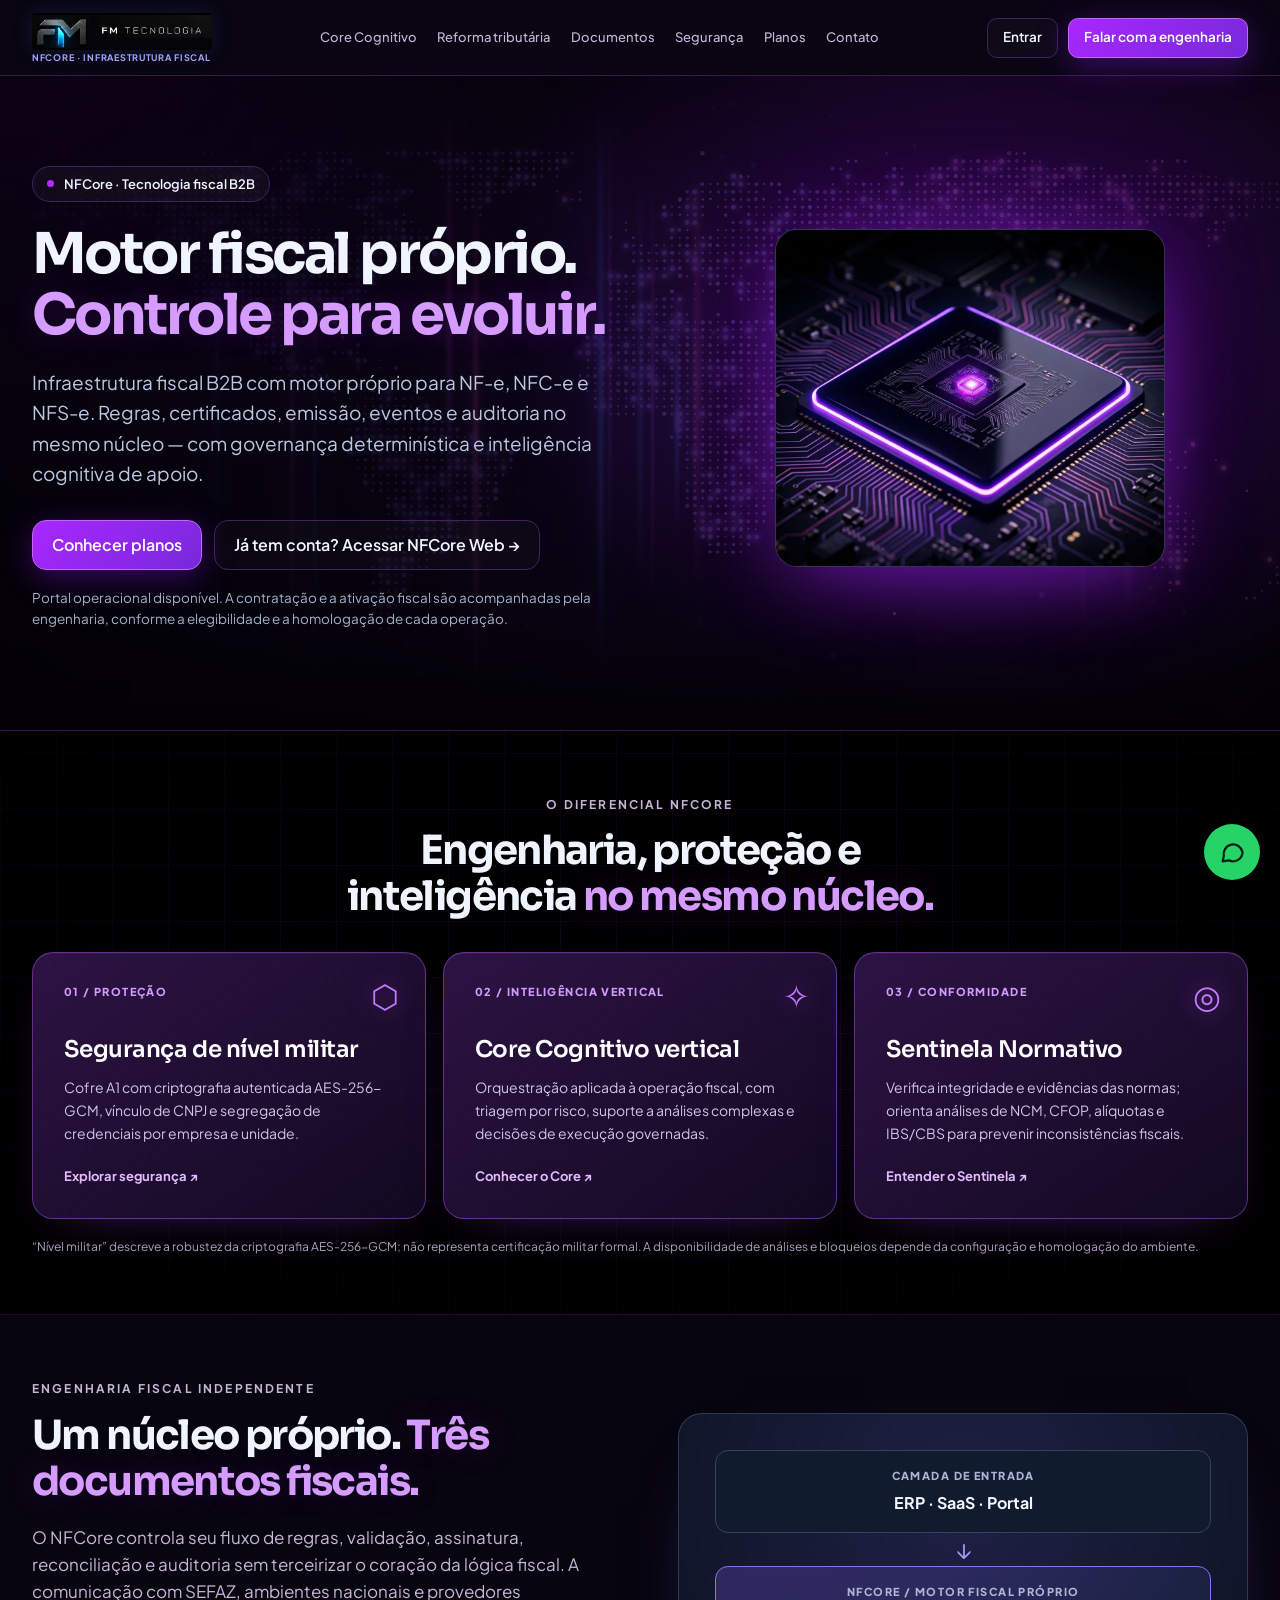
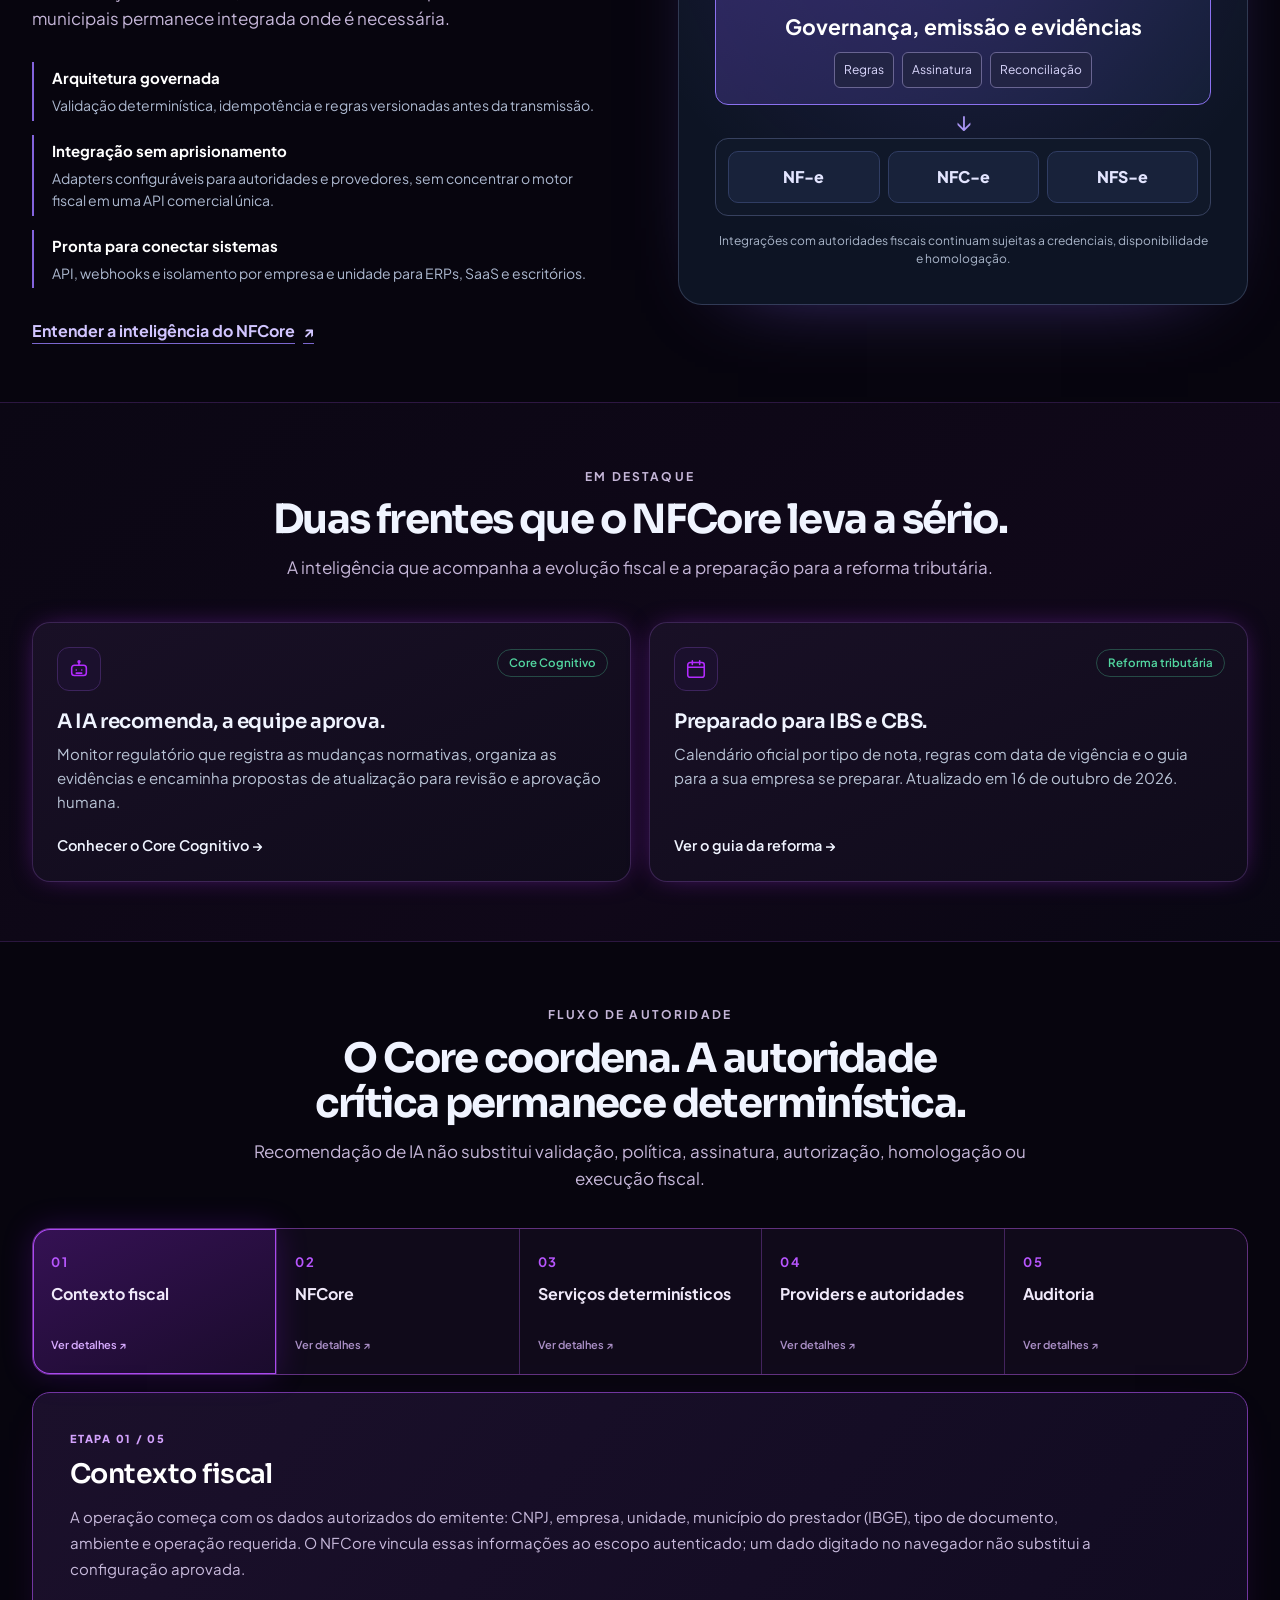
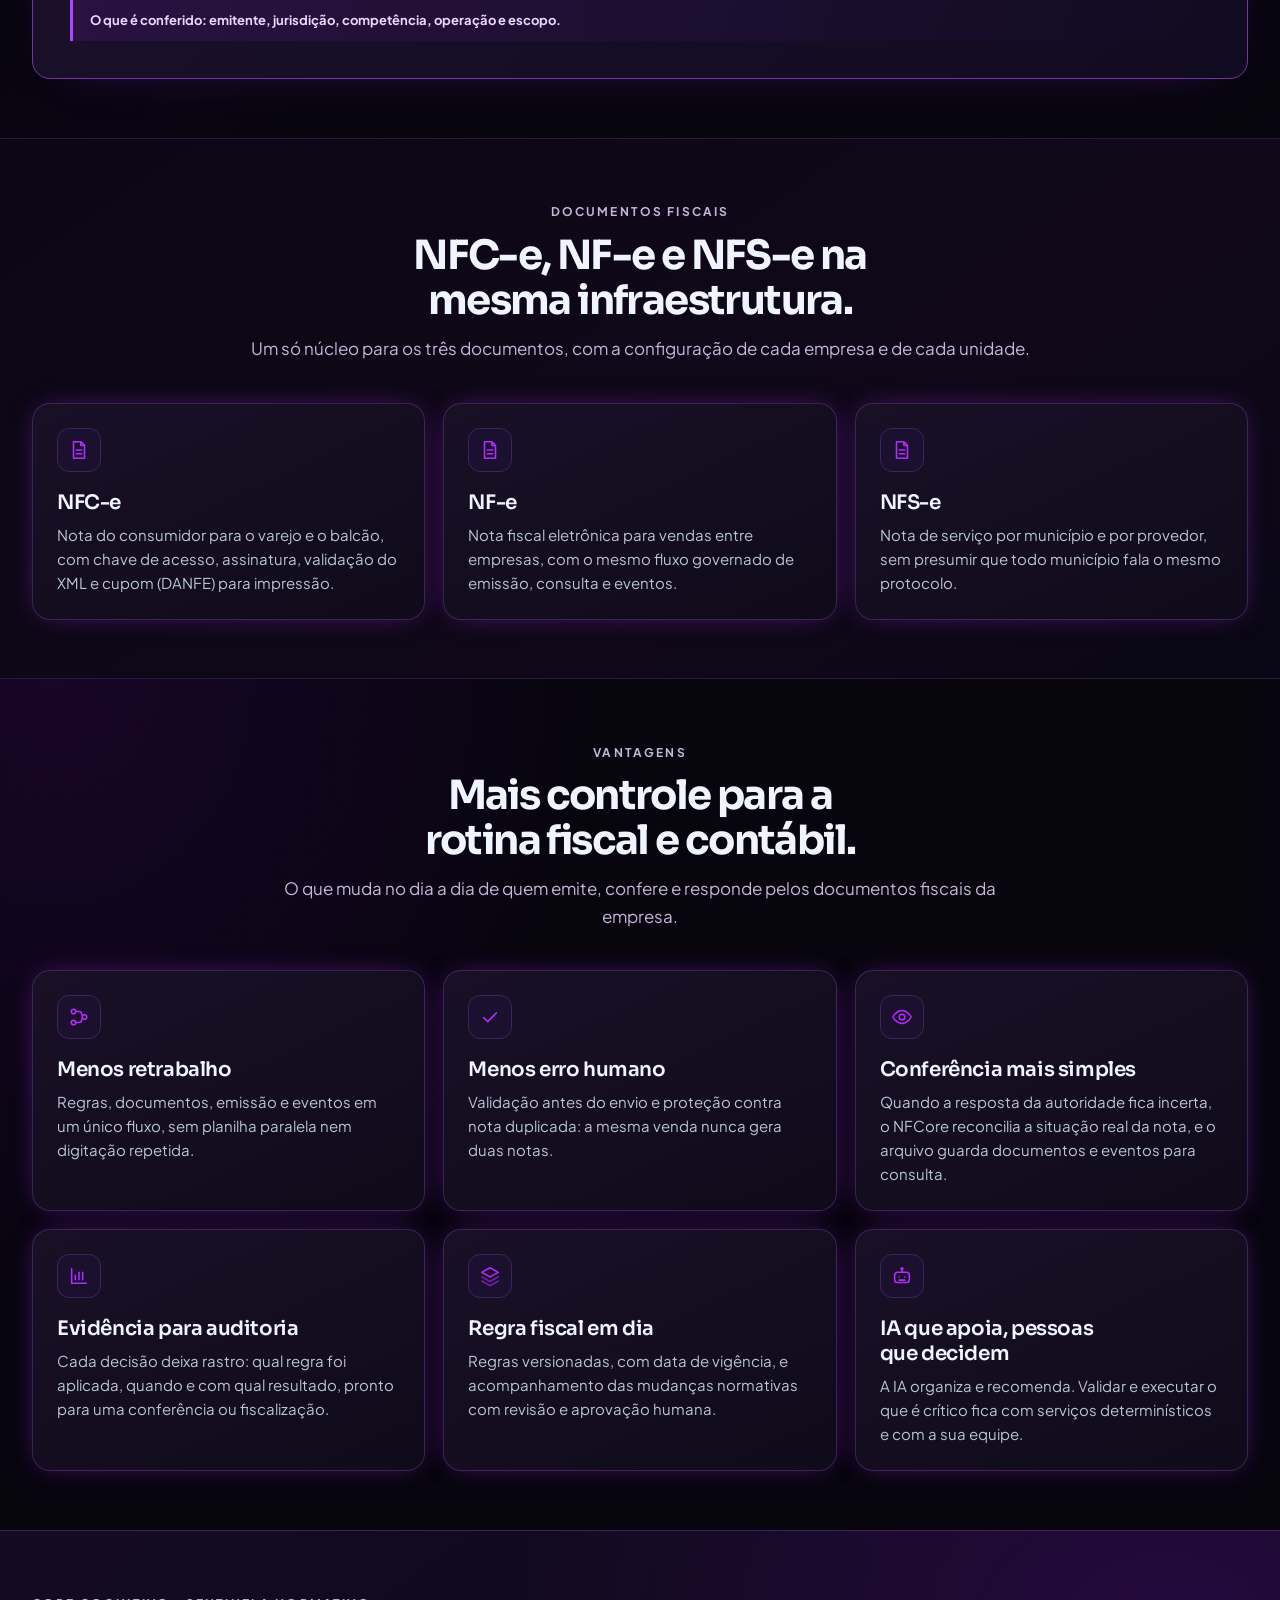
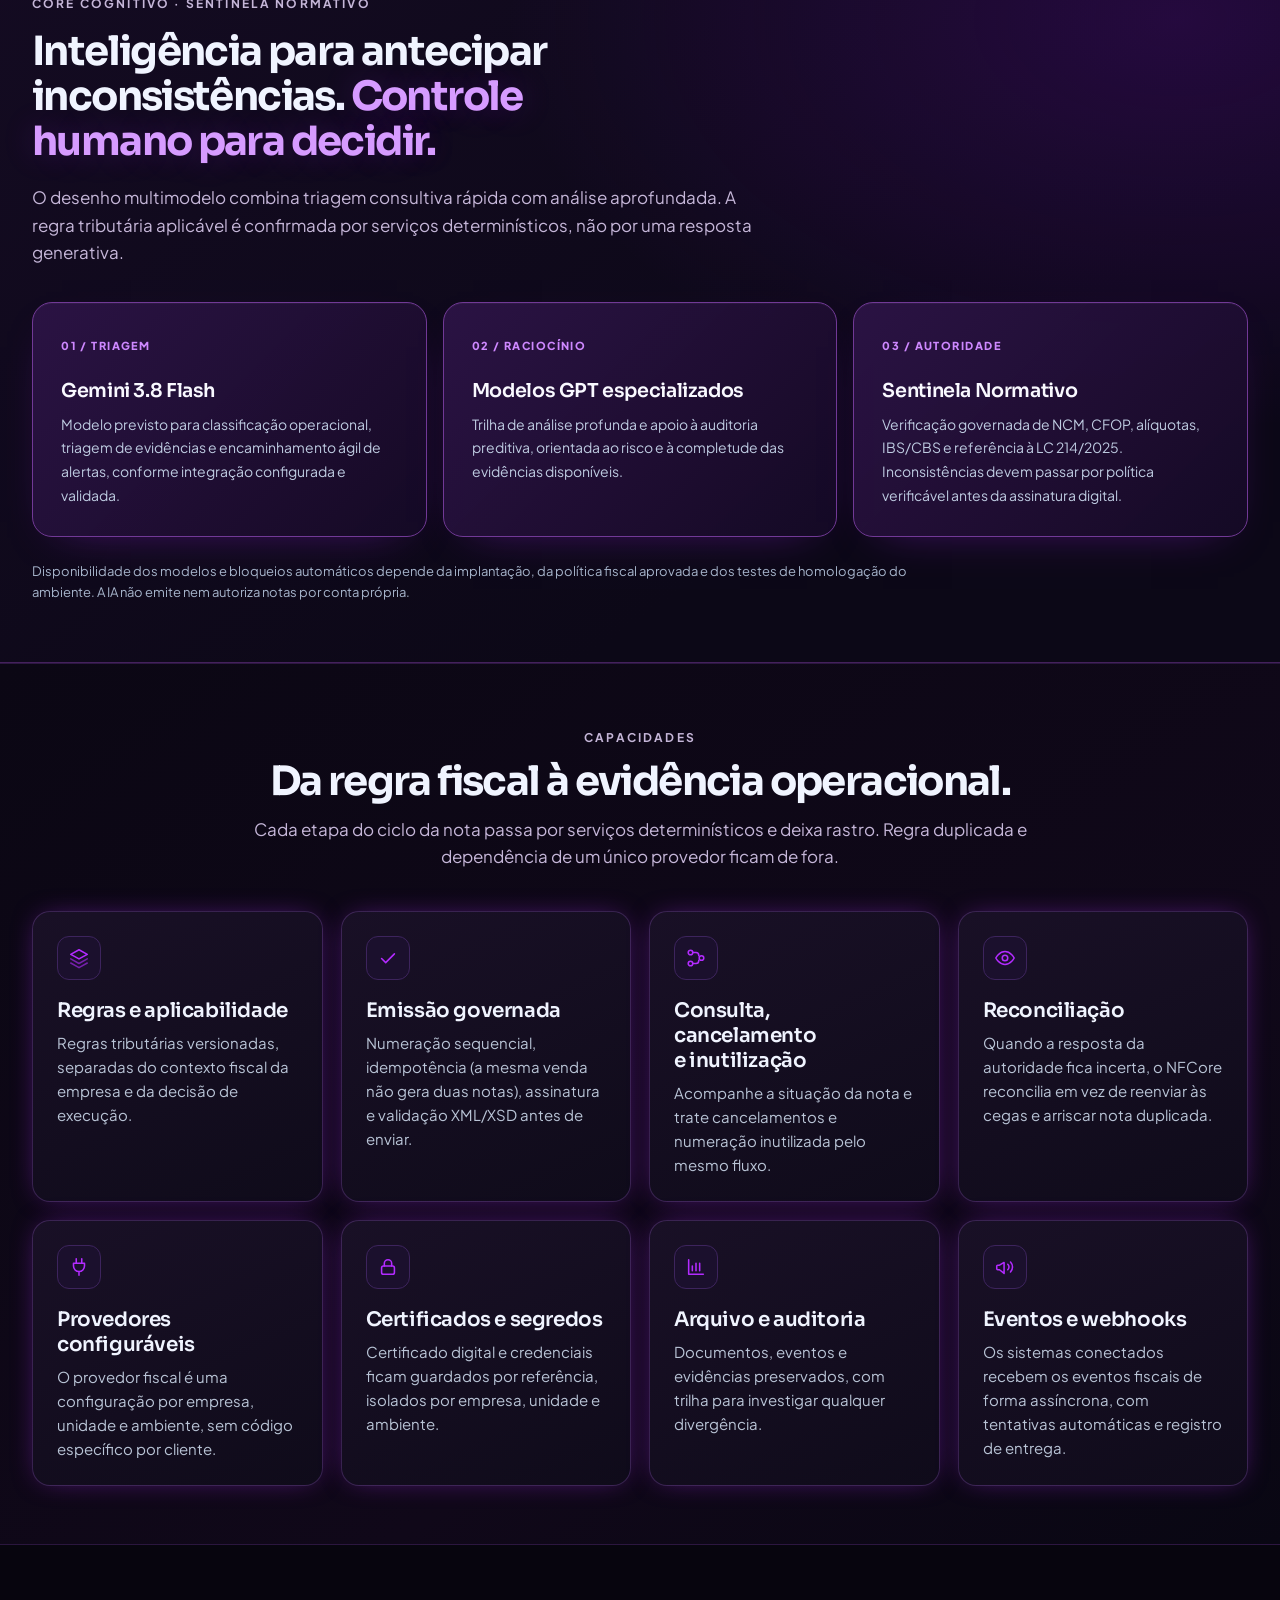
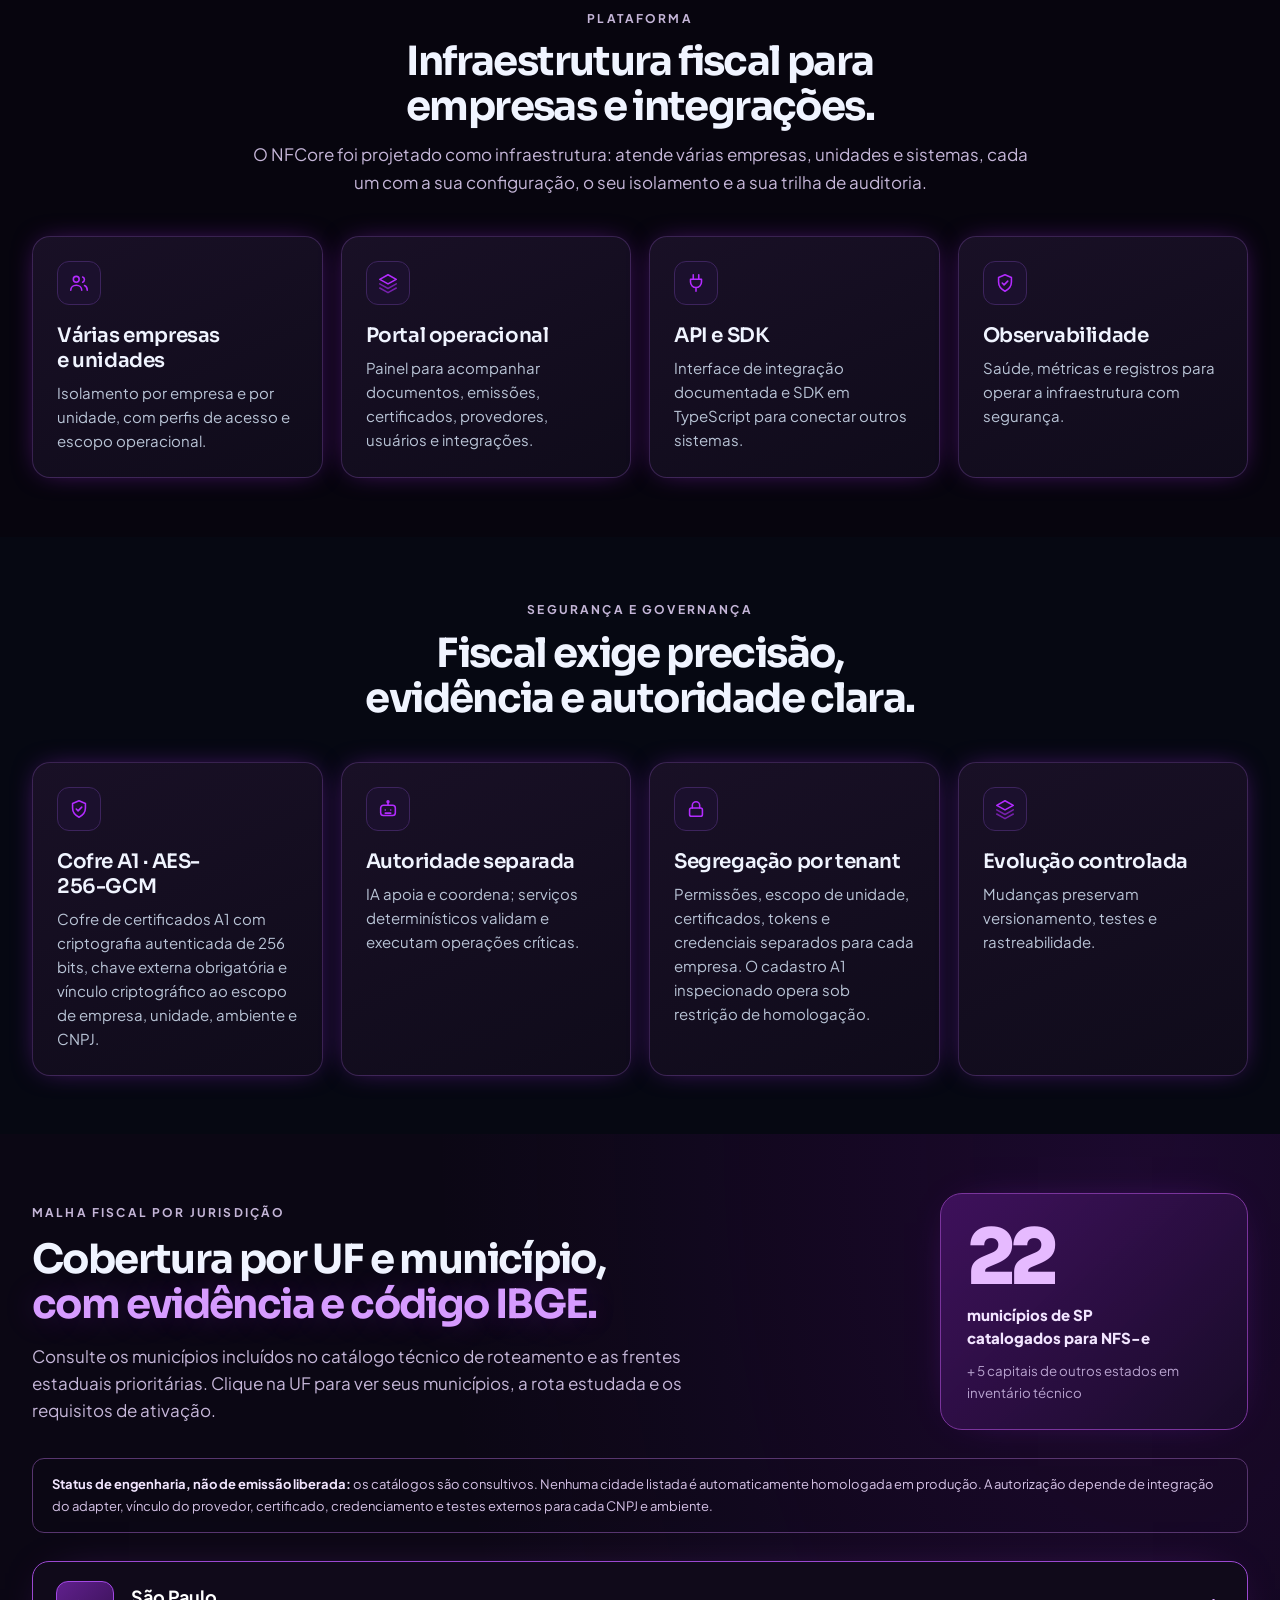
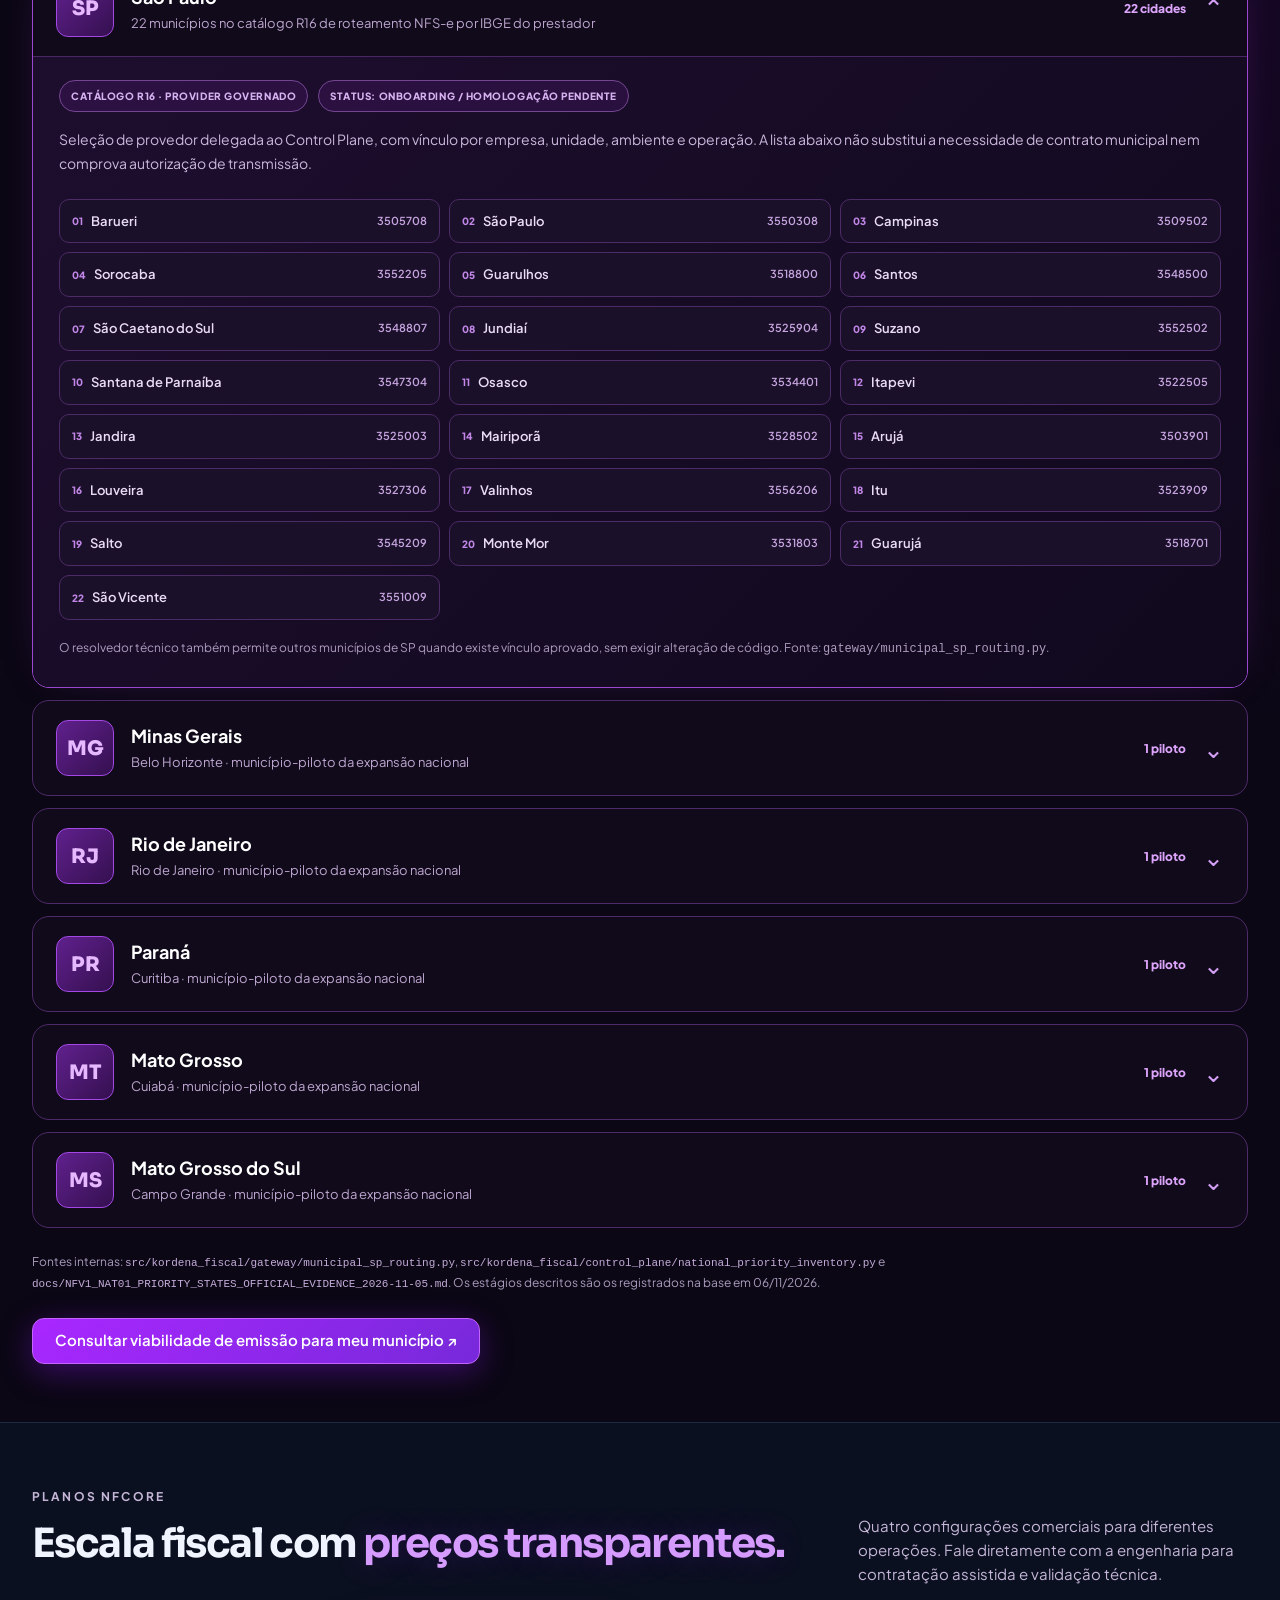
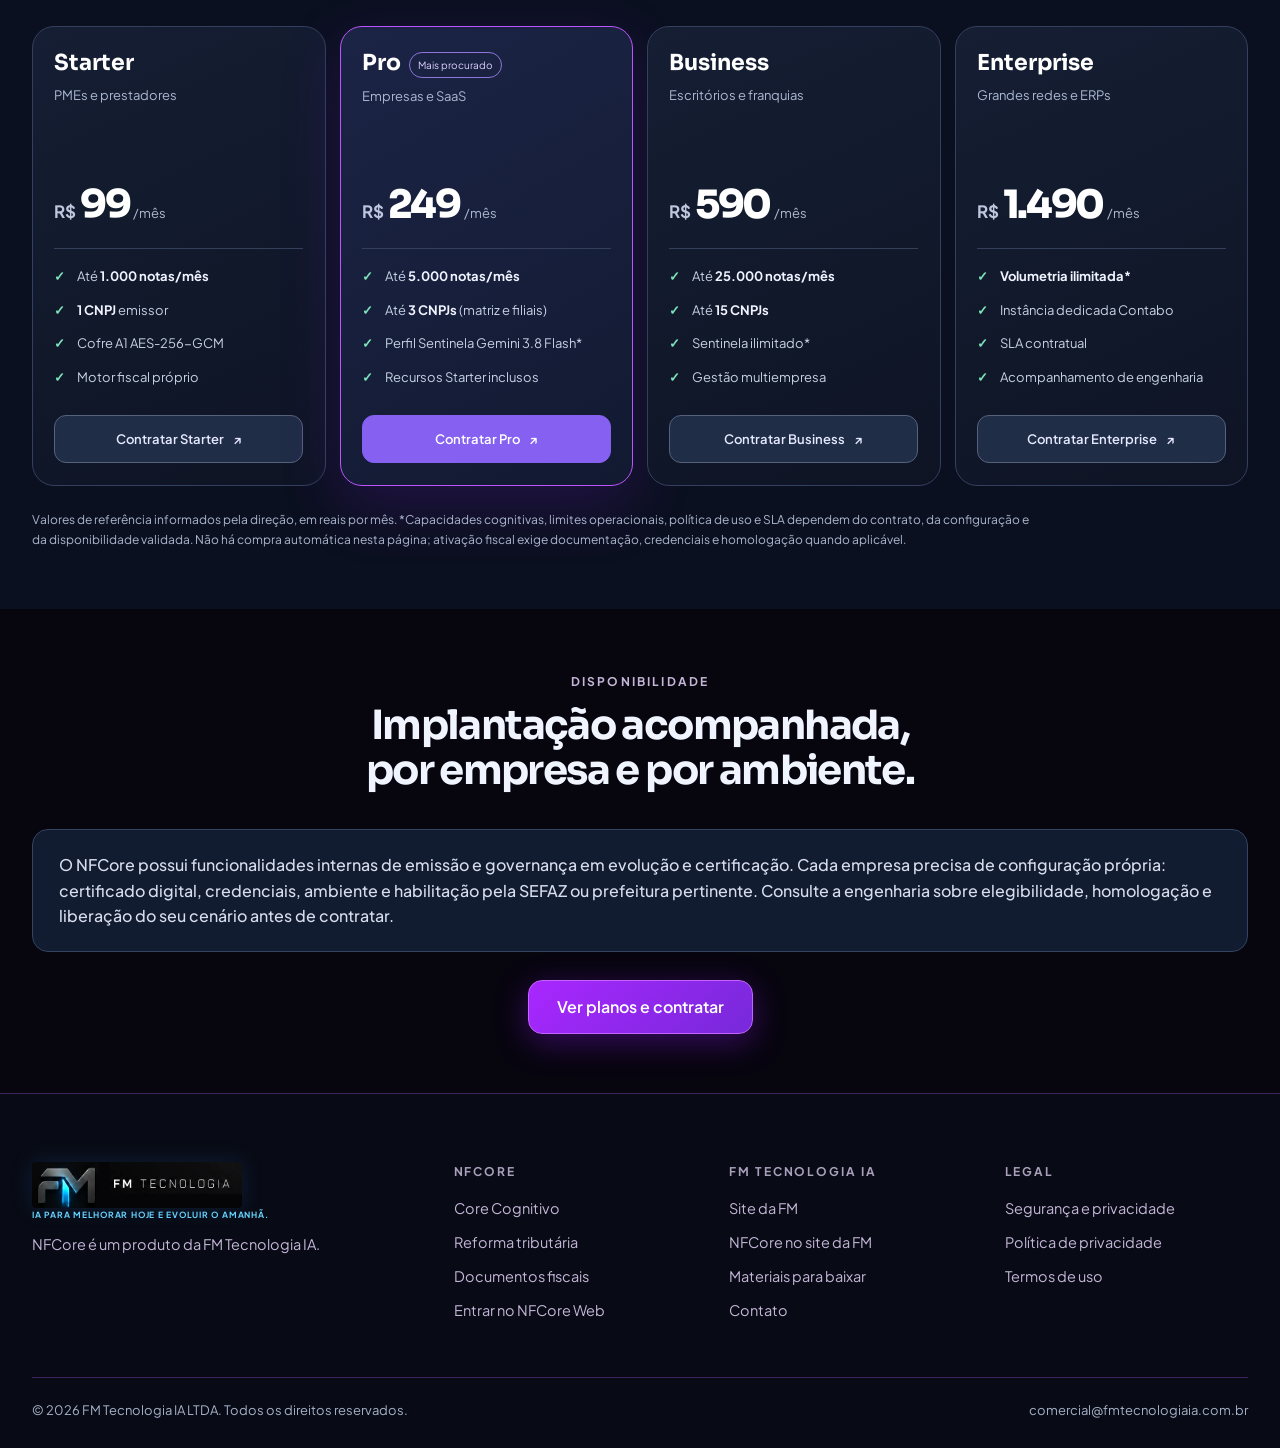
==== commit d2049066: "fix(cache): versionar CSS e JS apos ajustes neon" ====
--- a/index.html
+++ b/index.html
@@ -1,5 +1,5 @@
 <!doctype html><html lang="pt-BR" data-p="nfcore"><head><meta charset="utf-8"><meta name="viewport" content="width=device-width,initial-scale=1"><title>NFCore — Motor fiscal próprio, IA governada e planos para empresas</title><meta name="description" content="NFCore: motor fiscal próprio para NF-e, NFC-e e NFS-e, Core Cognitivo e segurança multiempresa. Conheça os planos Starter, Pro, Business e Enterprise."><meta property="og:title" content="NFCore — Infraestrutura fiscal com Core Cognitivo e preparada para a reforma tributária"><meta property="og:description" content="NFCore reúne regras, emissão de NFC-e, NF-e e NFS-e, reconciliação e auditoria, com Core Cognitivo que acompanha a evolução fiscal e a reforma tributária, sempre com revisão humana."><meta property="og:type" content="website"><meta name="twitter:card" content="summary_large_image"><link rel="icon" type="image/png" href="assets/brand/fm/favicon.png">
-<link rel="preconnect" href="https://fonts.googleapis.com"><link rel="preconnect" href="https://fonts.gstatic.com" crossorigin><link href="https://fonts.googleapis.com/css2?family=Plus+Jakarta+Sans:wght@400;500;600;700&family=Sora:wght@500;600;700;800&display=swap" rel="stylesheet"><link rel="stylesheet" href="assets/site.css?v=7cc5dd1b"><link rel="stylesheet" href="assets/enterprise.css?v=20261105"></head><body>
+<link rel="preconnect" href="https://fonts.googleapis.com"><link rel="preconnect" href="https://fonts.gstatic.com" crossorigin><link href="https://fonts.googleapis.com/css2?family=Plus+Jakarta+Sans:wght@400;500;600;700&family=Sora:wght@500;600;700;800&display=swap" rel="stylesheet"><link rel="stylesheet" href="assets/site.css?v=7cc5dd1b"><link rel="stylesheet" href="assets/enterprise.css?v=20261106"></head><body>
 <a class="skip" href="#conteudo">Pular para o conteúdo</a><header class="nav"><div class="wrap"><a class="brand" href="index.html"><span class="wm"><img src="assets/brand/fm/logo-fm.webp" width="626" height="114" alt="FM Tecnologia IA"><small>NFCore · Infraestrutura fiscal</small></span></a>
 <nav class="menu" id="menu" aria-label="Principal"><a href="core-cognitivo.html" class="">Core Cognitivo</a><a href="reforma-tributaria.html" class="">Reforma tributária</a><a href="index.html#documentos" class="">Documentos</a><a href="index.html#seguranca" class="">Segurança</a><a href="index.html#planos">Planos</a><a href="contato.html" class="">Contato</a></nav>
 <div class="nr"><a class="btn sm" href="https://app.nfcore.com.br/">Entrar</a><a class="btn sm k" href="https://wa.me/5511978350851?text=Ol%C3%A1!%20Conheci%20o%20NFCore%20pelo%20site%20e%20gostaria%20de%20falar%20com%20a%20engenharia%20sobre%20planos%20e%20implanta%C3%A7%C3%A3o." target="_blank" rel="noopener noreferrer">Falar com a engenharia</a><button class="burger" id="burger" aria-label="Abrir menu de navegação" aria-expanded="false" aria-controls="menu">☰</button></div>
@@ -328,4 +328,4 @@
 <div class="fb"><span>© 2026 FM Tecnologia IA LTDA. Todos os direitos reservados.</span><span>comercial@fmtecnologiaia.com.br</span></div>
 </div>
 </footer>
-<a class="fab" href="https://wa.me/5511978350851?text=Ol%C3%A1!%20Vim%20pelo%20site%20do%20NFCore%20e%20quero%20tirar%20uma%20d%C3%BAvida." target="_blank" rel="noopener" aria-label="Falar com a FM pelo WhatsApp"><svg class="i" viewBox="0 0 24 24" aria-hidden="true"><path d="M21 12a8 8 0 0 1-11.6 7.1L4 20l1-4.6A8 8 0 1 1 21 12Z"/></svg></a><script src="assets/site.js" defer></script></body></html>+<a class="fab" href="https://wa.me/5511978350851?text=Ol%C3%A1!%20Vim%20pelo%20site%20do%20NFCore%20e%20quero%20tirar%20uma%20d%C3%BAvida." target="_blank" rel="noopener" aria-label="Falar com a FM pelo WhatsApp"><svg class="i" viewBox="0 0 24 24" aria-hidden="true"><path d="M21 12a8 8 0 0 1-11.6 7.1L4 20l1-4.6A8 8 0 1 1 21 12Z"/></svg></a><script src="assets/site.js?v=20261106" defer></script></body></html>
--- a/assets/enterprise.css
+++ b/assets/enterprise.css
@@ -177,3 +177,219 @@
 @media(prefers-reduced-motion:reduce){
  html[data-p=nfcore] *{scroll-behavior:auto}
 }
+
+/* NFCore visual refinement — intense violet identity, micro-interactions and municipality disclosure.
+   Scope limited to NFCore pages; accessible focus & reduced-motion fallback. */
+html[data-p=nfcore]{
+ --a:#b32bff;--a2:#dc96ff;--argb:179,43,255;--hl:#e1b0ff;
+ --btn:#a02af5;--ln:#3d245d;--s1:#100c1d;--s2:#1b102d;
+ --mu:#c5b6d8;--dim:#aaa0bc;--glow:.35;
+}
+html[data-p=nfcore] body{
+ background:
+ radial-gradient(ellipse 64% 900px at 91% 4%,rgba(125,16,202,.32),transparent 74%),
+ radial-gradient(ellipse 55% 820px at 4% 35%,rgba(101,8,156,.18),transparent 77%),
+ #07050e;
+}
+html[data-p=nfcore] .nav{background:rgba(10,6,19,.93);border-bottom-color:rgba(199,102,255,.24)}
+html[data-p=nfcore] .phero{
+ background:
+ radial-gradient(ellipse 58% 88% at 79% 34%,rgba(163,28,252,.37),transparent 72%),
+ radial-gradient(ellipse 65% 80% at 4% 0%,rgba(76,8,115,.21),transparent 83%),
+ #06030c;
+}
+html[data-p=nfcore] .phero:before{opacity:.38}
+html[data-p=nfcore] .grad{color:#d69bff;text-shadow:0 0 33px rgba(177,52,255,.22)}
+html[data-p=nfcore] .btn.p,html[data-p=nfcore] .btn.k{
+ background:linear-gradient(135deg,#a927ff,#7729da);border-color:#c563ff;
+ box-shadow:0 8px 32px rgba(141,21,245,.36);
+}
+html[data-p=nfcore] .btn.p:hover,html[data-p=nfcore] .btn.k:hover{
+ box-shadow:0 0 0 1px #cd7aff,0 0 34px rgba(181,33,255,.55);
+}
+html[data-p=nfcore] .soft{
+ background:linear-gradient(145deg,#0b0714,#100819 65%,#090713);
+ border-color:rgba(176,85,242,.19);
+}
+html[data-p=nfcore] .sentinel-section{
+ background:
+ radial-gradient(ellipse 70% 75% at 92% 12%,rgba(110,13,180,.24),transparent 75%),
+ linear-gradient(145deg,#140b22,#0c0817 70%);
+ border-color:#44215c;
+}
+html[data-p=nfcore] .card{border-color:rgba(177,104,235,.25);background:linear-gradient(155deg,#191026,#0f0b1a)}
+html[data-p=nfcore] .card:hover{border-color:#b45cff;box-shadow:0 0 0 1px rgba(172,65,255,.24),0 0 40px -17px rgba(165,45,246,.54)}
+html[data-p=nfcore] .enterprise-section{scroll-margin-top:104px}
+/* Exactly 30% reduced chip figure, without changing the original image asset. */
+html[data-p=nfcore] .phero .chip-visual{
+ width:70%;max-width:70%;margin-inline:auto;
+ box-shadow:0 0 95px rgba(154,23,240,.25),0 22px 75px -26px rgba(166,38,255,.55);
+}
+html[data-p=nfcore] .phero .chip-visual img{aspect-ratio:1.15;object-fit:cover}
+html[data-p=nfcore] .phero .vis{display:grid;place-items:center;min-width:0}
+html[data-p=nfcore] .phero .vis:has(.chip-visual):before{
+ content:"";position:absolute;width:90%;aspect-ratio:1;border-radius:50%;
+ background:radial-gradient(circle,rgba(164,45,255,.23),transparent 68%);
+ filter:blur(20px);pointer-events:none;
+}
+/* Three clear commercial pillars. */
+.key-strengths{background:linear-gradient(180deg,#0d0616,#10071a 70%,#090610);border-top:1px solid rgba(178,51,244,.32);border-bottom:1px solid rgba(178,51,244,.18)}
+.strength-heading{text-align:center;max-width:820px;margin:auto}
+.strength-heading h2{margin:13px auto 0}
+.strength-grid{display:grid;grid-template-columns:repeat(3,minmax(0,1fr));gap:17px;margin-top:33px}
+.neon-card{transition:border-color .2s,box-shadow .2s,background .2s,transform .2s}
+.strength-card{
+ position:relative;display:flex;flex-direction:column;min-width:0;min-height:254px;
+ padding:clamp(22px,2.4vw,32px);background:linear-gradient(145deg,rgba(53,22,79,.86),rgba(18,9,33,.97));
+ border:1px solid rgba(178,92,251,.45);border-radius:21px;
+ box-shadow:inset 0 1px 0 rgba(255,255,255,.04),0 15px 45px -30px rgba(162,56,254,.55);
+}
+.strength-card:hover,.strength-card:focus-visible{
+ border-color:#d078ff;transform:translateY(-4px);
+ box-shadow:inset 0 1px 0 rgba(239,204,255,.13),0 0 0 1px rgba(187,65,255,.35),0 12px 50px rgba(163,36,255,.29);
+}
+.strength-ordinal{font-size:11px;letter-spacing:.13em;font-weight:800;color:#d29aff}
+.strength-symbol{position:absolute;right:26px;top:17px;font-size:32px;color:#c47aff;text-shadow:0 0 24px rgba(194,87,255,.55)}
+.strength-card h3{font-size:clamp(18px,1.8vw,24px);color:#fff;margin:35px 0 11px}
+.strength-card p{color:#d2c3e7;font-size:14px;line-height:1.65;flex:1}
+.strength-go{color:#e4baff;font-size:13px;font-weight:700;margin-top:21px}
+.strength-disclaimer{color:#ada1c3;font-size:12px;line-height:1.6;margin-top:18px}
+/* Flow as accessible horizontal tablist + single visible detailed panel. */
+html[data-p=nfcore] .flow-interactive{
+ display:grid;grid-auto-flow:column;grid-auto-columns:minmax(0,1fr);
+ margin-top:36px;overflow:visible;border:1px solid #61317e;border-radius:18px;
+ background:#100a1a;
+}
+html[data-p=nfcore] .flow-interactive .flow-tab{
+ position:relative;min-width:0;display:flex;flex-direction:column;align-items:flex-start;
+ text-align:left;justify-content:flex-start;padding:25px 18px 21px;gap:4px;
+ border:0;border-left:1px solid #43245d;border-radius:0;
+ color:#f0e9fa;background:transparent;cursor:pointer;font-family:var(--fb);
+}
+html[data-p=nfcore] .flow-interactive .flow-tab:first-child{border-left:0;border-radius:17px 0 0 17px}
+html[data-p=nfcore] .flow-interactive .flow-tab:last-child{border-radius:0 17px 17px 0}
+html[data-p=nfcore] .flow-tab b{font-size:13px;color:#b655fc;letter-spacing:.14em;margin-bottom:9px}
+html[data-p=nfcore] .flow-tab>span:not(.flow-tab-hint){font-size:clamp(13px,1.25vw,16px);font-weight:700;line-height:1.35;min-height:42px}
+html[data-p=nfcore] .flow-tab .flow-tab-hint{color:#aa8fc6;font-size:11px;font-weight:600;margin-top:9px}
+html[data-p=nfcore] .flow-tab:hover,html[data-p=nfcore] .flow-tab:focus-visible{
+ background:rgba(122,22,190,.22);z-index:2;
+ box-shadow:inset 0 0 0 1px #b74eff,0 0 39px rgba(150,19,239,.42);
+}
+html[data-p=nfcore] .flow-tab.active,html[data-p=nfcore] .flow-tab[aria-selected=true]{
+ background:linear-gradient(155deg,rgba(124,31,195,.34),rgba(85,19,144,.15));
+ box-shadow:inset 0 0 0 1px #aa48ef,0 0 32px rgba(144,26,237,.24);
+}
+html[data-p=nfcore] .flow-tab[aria-selected=true] .flow-tab-hint{color:#d7abff}
+.flow-detail{margin-top:17px}
+.flow-panel{border:1px solid #7136a0;background:linear-gradient(130deg,#1b102b,#110b21);
+ border-radius:18px;padding:clamp(22px,3vw,37px);box-shadow:0 10px 50px -38px rgba(151,37,237,.7)}
+.flow-panel[hidden]{display:none!important}
+.flow-panel-kicker{display:block;color:#d3a2fd;font-size:11px;letter-spacing:.16em;font-weight:800}
+.flow-panel h3{margin-top:10px;font-size:clamp(21px,2.1vw,29px);color:#fff}
+.flow-panel p{max-width:1050px;color:#c8badc;line-height:1.73;font-size:15px;margin-top:13px}
+.flow-panel-check{border-left:3px solid #ae45ff;padding:10px 0 10px 17px;color:#ead6ff;
+ font-size:13px;font-weight:700;margin-top:18px;background:linear-gradient(90deg,rgba(113,29,169,.18),transparent)}
+/* Neon on intelligence cards (third screenshot) and pricing. */
+html[data-p=nfcore] .intel-card{
+ border:1px solid #713996;background:linear-gradient(135deg,rgba(45,19,71,.92),rgba(21,10,37,.97));
+ box-shadow:inset 0 1px 0 rgba(244,218,255,.045),0 15px 45px -30px rgba(165,34,249,.55);
+ transition:border-color .2s,box-shadow .2s,transform .2s,background .2s;
+}
+html[data-p=nfcore] .intel-card:hover,html[data-p=nfcore] .intel-card:focus-within{
+ border-color:#cf69ff;transform:translateY(-3px);
+ background:linear-gradient(135deg,rgba(66,24,102,.98),rgba(28,12,48,.96));
+ box-shadow:inset 0 0 0 1px rgba(204,115,255,.22),0 0 45px rgba(155,36,248,.39);
+}
+html[data-p=nfcore] .intel-number{color:#ce88ff}
+html[data-p=nfcore] .price-card.highlighted{border-color:#bc54ff;box-shadow:0 20px 60px rgba(110,29,190,.24)}
+/* Clearly differentiated municipality inventory. */
+.geo-section{background:radial-gradient(ellipse 80% 95% at 90% 0%,rgba(105,16,163,.18),transparent 70%),#0b0714}
+.coverage-top{display:grid;grid-template-columns:minmax(0,1.7fr) minmax(240px,.6fr);align-items:center;gap:34px}
+.coverage-top>div{min-width:0}
+.coverage-top h2{margin:13px 0 16px}
+.coverage-stat{min-width:0;padding:26px;border:1px solid #7a349c;border-radius:22px;
+ background:linear-gradient(135deg,rgba(77,20,112,.72),rgba(24,11,40,.96));
+ box-shadow:0 0 44px -30px rgba(178,43,255,.8)}
+.coverage-stat strong{font:800 clamp(54px,6vw,80px)/1 var(--fd);letter-spacing:-.07em;color:#e6baff}
+.coverage-stat span{display:block;font-size:15px;font-weight:800;color:#f2e5ff;line-height:1.5;margin-top:8px}
+.coverage-stat small{display:block;color:#b8a3cf;line-height:1.6;margin-top:11px}
+.coverage-caveat{padding:15px 19px;border:1px solid #57356e;border-radius:12px;
+ color:#d5c2e6;font-size:13px;line-height:1.65;margin:28px 0}
+.coverage-caveat strong{color:#f2e6ff}
+.coverage-regions{display:grid;gap:12px;margin:24px 0}
+.region-card{border:1px solid #4d2a69;border-radius:17px;background:#100a1a;overflow:hidden;
+ transition:border-color .2s,box-shadow .2s}
+.region-card:hover,.region-card:focus-within{border-color:#a747e8;box-shadow:0 0 34px rgba(147,34,224,.21)}
+.region-card[open]{border-color:#9b48d1;box-shadow:0 0 45px -28px rgba(190,67,255,.55)}
+.region-card>summary{display:flex;align-items:center;gap:17px;cursor:pointer;list-style:none;padding:19px 23px}
+.region-card>summary::-webkit-details-marker{display:none}
+.region-card>summary:hover{background:rgba(113,27,165,.19)}
+.region-card>summary:focus-visible{outline:3px solid #cc85ff;outline-offset:-3px}
+.region-uf{display:grid;place-items:center;flex:none;width:58px;height:56px;border-radius:12px;
+ background:linear-gradient(135deg,#60208d,#351050);border:1px solid #a348e4;
+ font:800 20px var(--fd);color:#e5b8ff}
+.region-summary{display:grid;gap:5px;min-width:0;flex:1}
+.region-summary strong{color:#fff;font-size:18px;line-height:1.35}
+.region-summary small{color:#bda6d0;font-size:13px;line-height:1.5}
+.region-count{color:#dda4fc;font-size:12px;font-weight:800;white-space:nowrap}
+.region-chevron{font-size:25px;color:#d4a0f6;transition:transform .2s}
+.region-card[open] .region-chevron{transform:rotate(180deg)}
+.region-body{border-top:1px solid #492764;padding:23px 26px 28px;background:linear-gradient(135deg,rgba(30,14,47,.95),rgba(16,9,29,.99))}
+.region-body>p{font-size:14px;line-height:1.7;color:#cbb7dc}
+.region-metadata{display:flex;gap:10px;flex-wrap:wrap;margin-bottom:16px}
+.region-metadata span{font-size:10px;letter-spacing:.055em;font-weight:800;color:#d7b2f0;
+ padding:7px 11px;border:1px solid #744692;border-radius:99px;background:rgba(107,32,149,.2)}
+.city-grid{list-style:none;display:grid;grid-template-columns:repeat(3,minmax(0,1fr));
+ padding:0;margin:23px 0 18px;gap:9px;counter-reset:none}
+.city-grid li{display:flex;min-width:0;align-items:center;gap:8px;padding:11px 12px;
+ border:1px solid #4d2b66;border-radius:10px;background:#1a1029;color:#eadbf6;font-size:13px}
+.city-grid li:hover{border-color:#bb6bf5;background:#271438;box-shadow:0 0 18px -9px rgba(176,52,242,.48)}
+.city-index{font-size:10px;color:#c287e8;font-weight:800;flex:none}
+.city-name{min-width:0;flex:1;font-weight:600}
+.city-grid code,.capital-row code{color:#c6a4df;font:600 11px/1.5 var(--fb);white-space:nowrap}
+.region-footnote{font-size:12px!important;color:#ad9bbf!important;margin-top:14px}
+.capital-row{display:grid;grid-template-columns:minmax(0,.6fr) minmax(0,1.4fr);gap:28px;align-items:start}
+.city-label{font-size:10px;letter-spacing:.12em;font-weight:800;color:#cca0ef}
+.capital-row h3{font-size:clamp(21px,2vw,26px);margin:8px 0}
+.capital-paths{display:grid;gap:15px}
+.capital-paths p{color:#d4c6df;line-height:1.65;font-size:14px}
+.capital-paths b{color:#f1ddff}
+.coverage-source{color:#a99bbd;line-height:1.7;font-size:12px;margin-bottom:24px;overflow-wrap:anywhere}
+.coverage-source code{font-size:11px;color:#c5addb}
+@media(max-width:1190px){
+ .city-grid{grid-template-columns:repeat(2,minmax(0,1fr))}
+}
+@media(max-width:900px){
+ .strength-grid{grid-template-columns:1fr;gap:13px}
+ .strength-card{min-height:auto}
+ html[data-p=nfcore] .flow-interactive{grid-auto-flow:row;grid-template-columns:repeat(2,minmax(0,1fr));border:0;gap:9px;background:transparent}
+ html[data-p=nfcore] .flow-interactive .flow-tab,
+ html[data-p=nfcore] .flow-interactive .flow-tab:first-child,
+ html[data-p=nfcore] .flow-interactive .flow-tab:last-child{border:1px solid #573075;border-radius:13px;padding:16px}
+ html[data-p=nfcore] .flow-interactive .flow-tab>span:not(.flow-tab-hint){min-height:0}
+ .coverage-top{grid-template-columns:1fr}
+ .coverage-stat{max-width:440px}
+ .city-grid{grid-template-columns:repeat(2,minmax(0,1fr))}
+}
+@media(max-width:600px){
+ html[data-p=nfcore] .phero .chip-visual{width:70%;max-width:70%;margin-inline:auto}
+ html[data-p=nfcore] .phero .chip-visual img{aspect-ratio:1.05}
+ html[data-p=nfcore] .flow-interactive{grid-template-columns:1fr;gap:8px}
+ html[data-p=nfcore] .flow-interactive .flow-tab{gap:4px}
+ html[data-p=nfcore] .flow-tab .flow-tab-hint{margin-top:3px}
+ .region-card>summary{gap:10px;padding:13px}
+ .region-uf{width:43px;height:47px;font-size:16px}
+ .region-summary strong{font-size:15px}
+ .region-summary small{font-size:11px}
+ .region-count{font-size:10px}
+ .region-chevron{font-size:20px}
+ .region-body{padding:18px 13px 22px}
+ .region-metadata span{font-size:9px}
+ .city-grid{grid-template-columns:1fr}
+ .capital-row{grid-template-columns:1fr;gap:16px}
+ .strength-card h3{margin-top:24px}
+}
+@media(prefers-reduced-motion:reduce){
+ .neon-card,.region-card,.region-chevron,html[data-p=nfcore] .intel-card{transition:none!important}
+ .neon-card:hover,html[data-p=nfcore] .intel-card:hover{transform:none!important}
+}
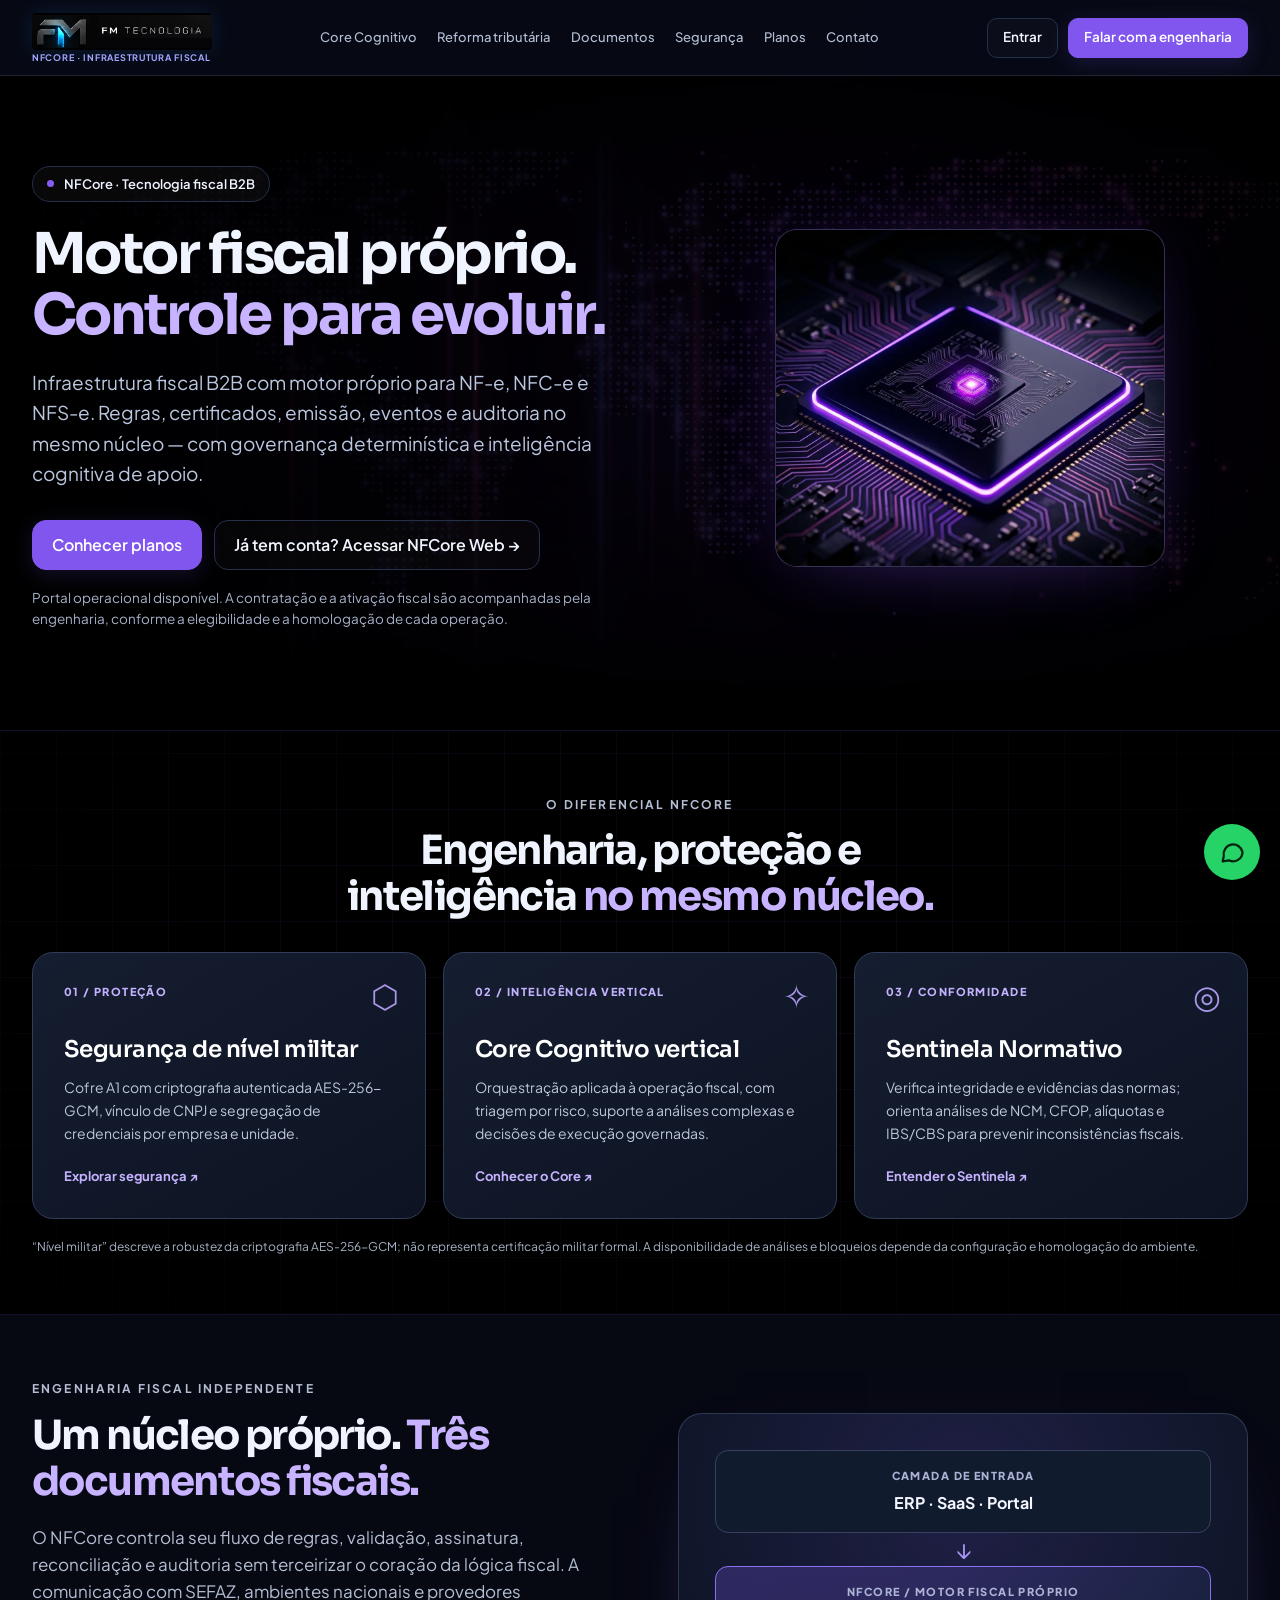
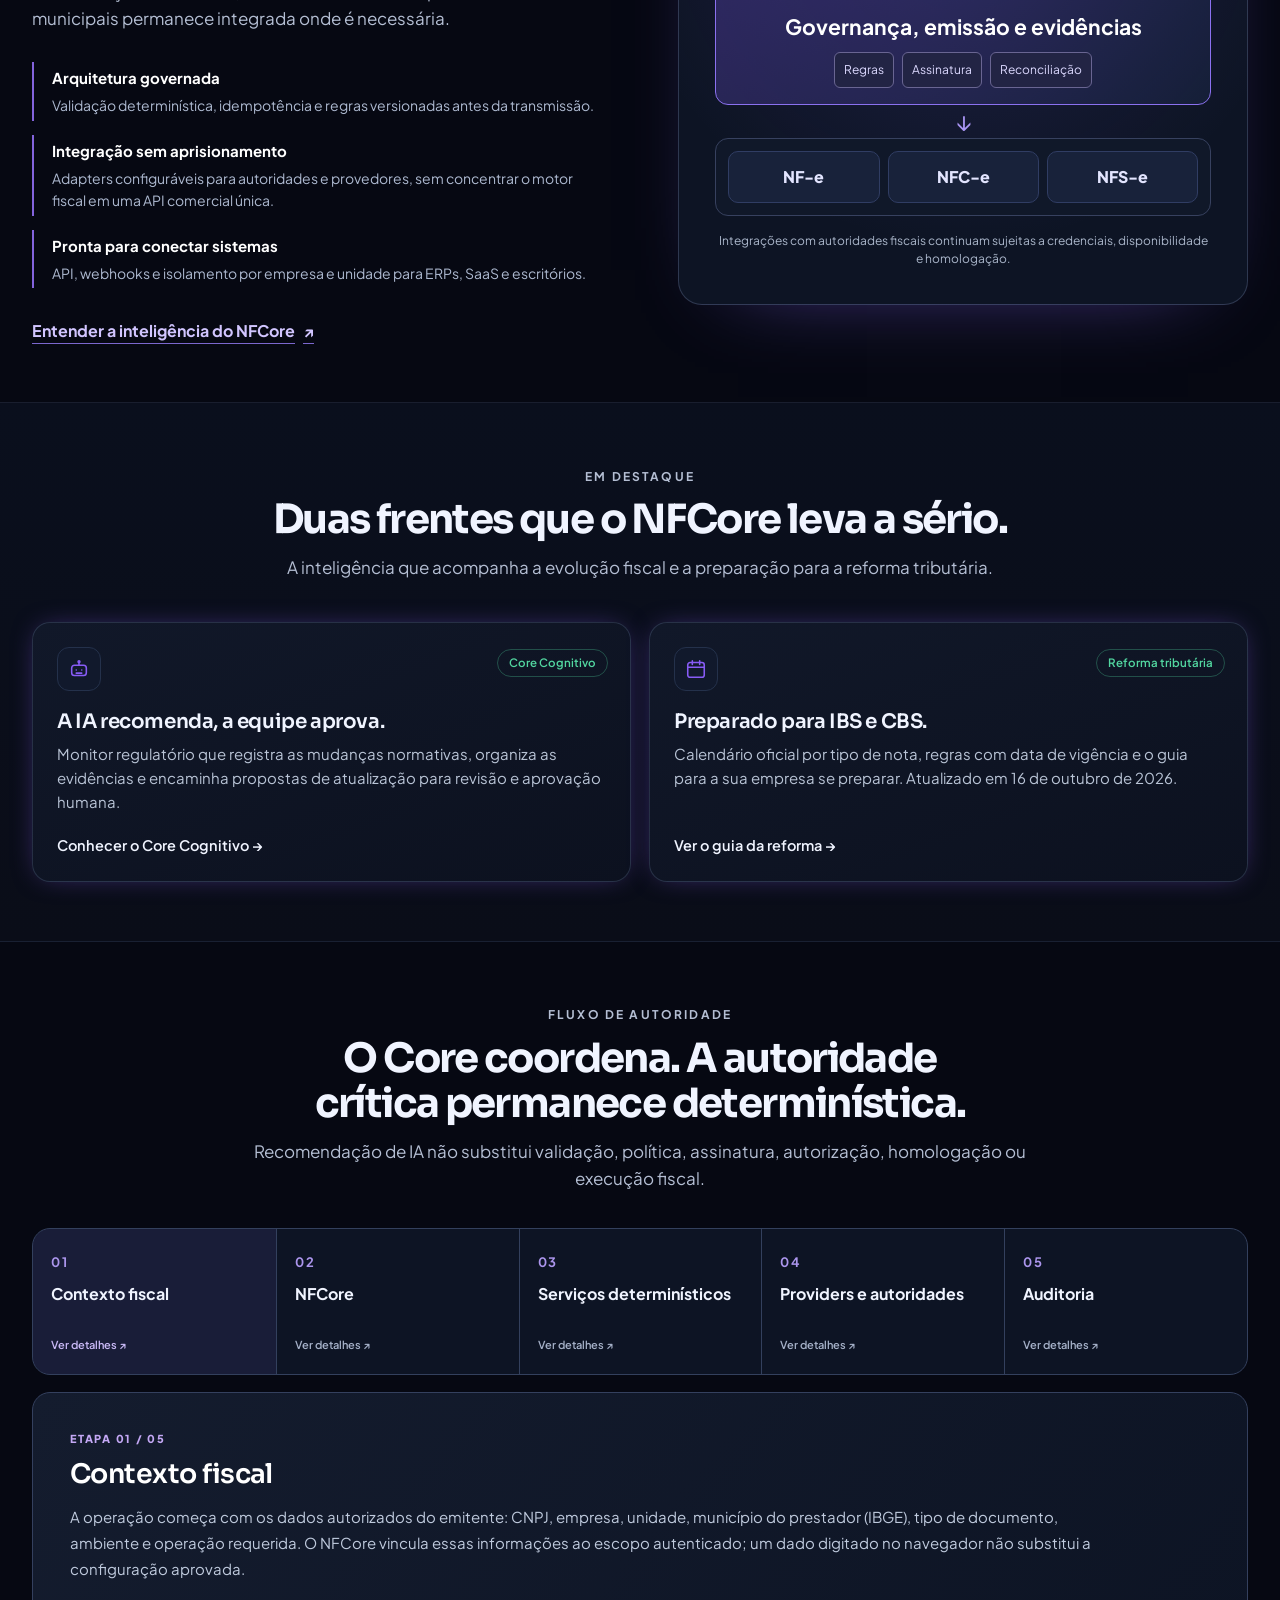
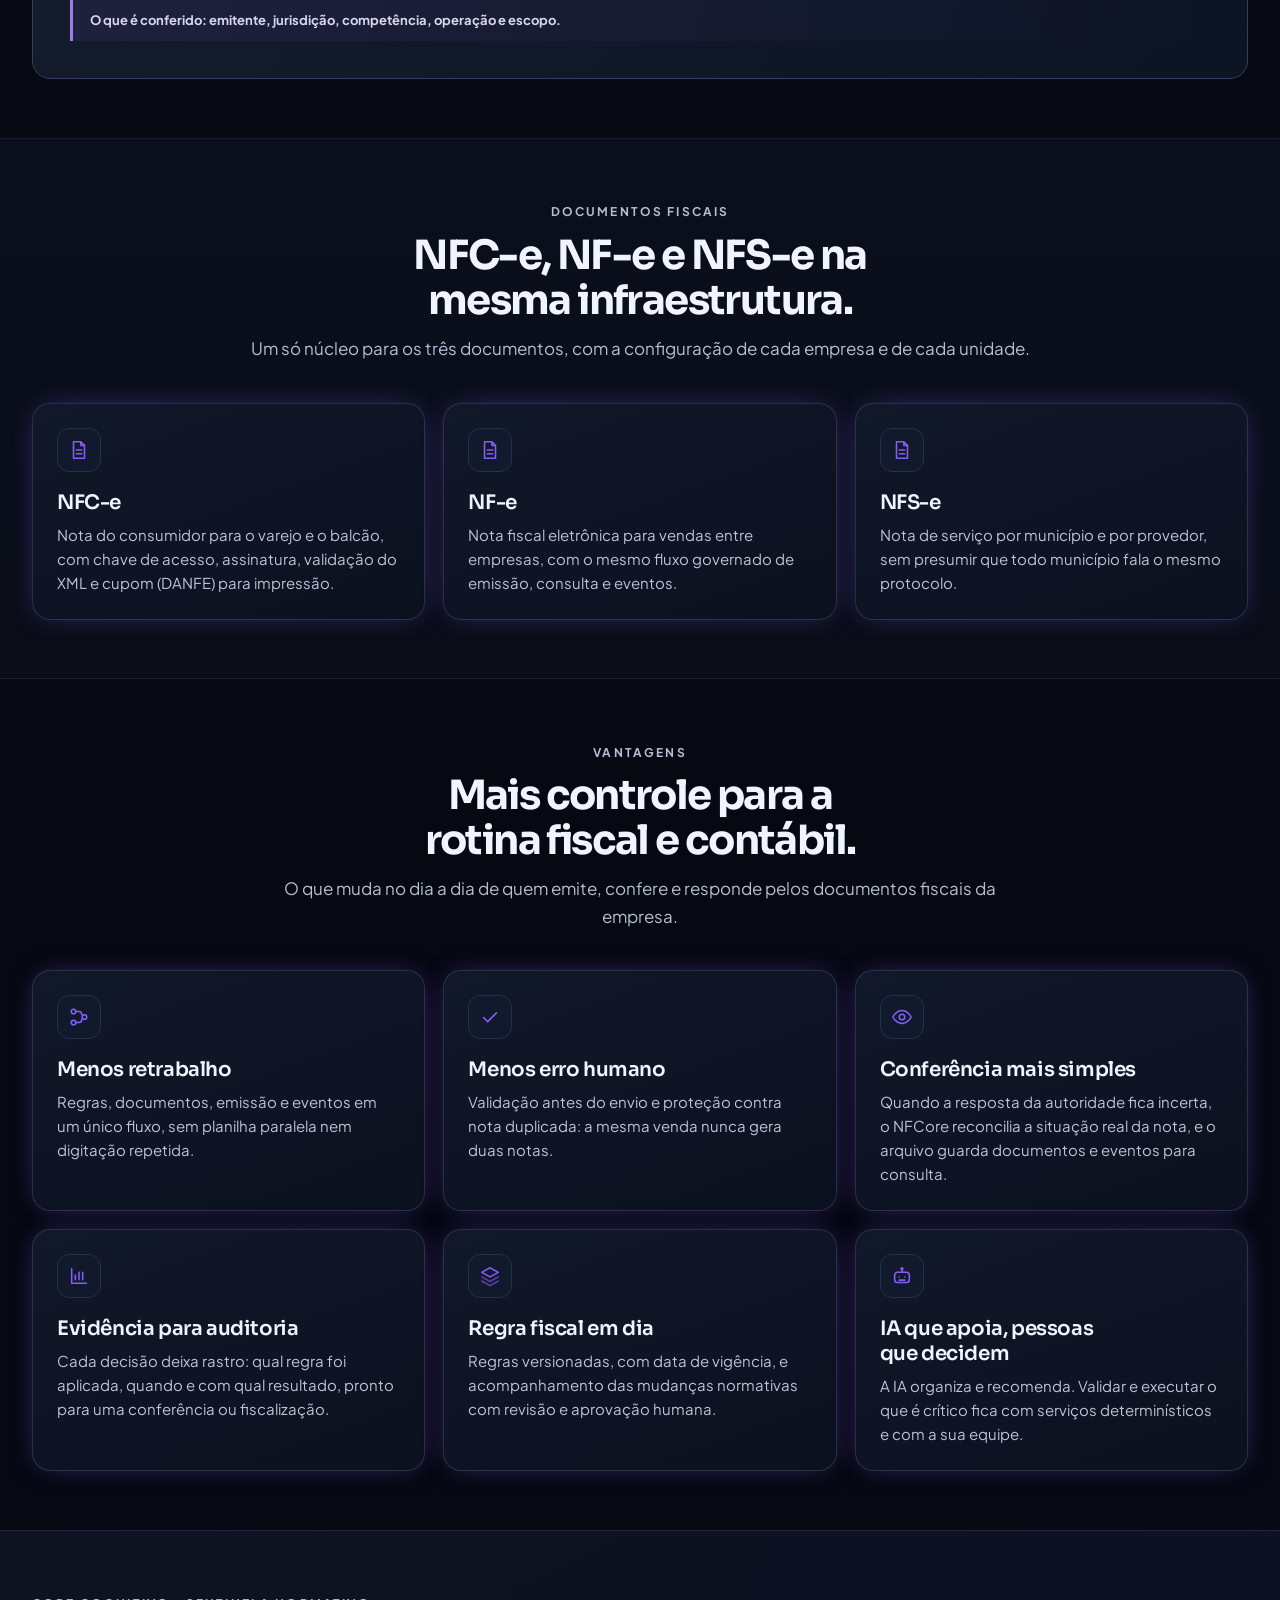
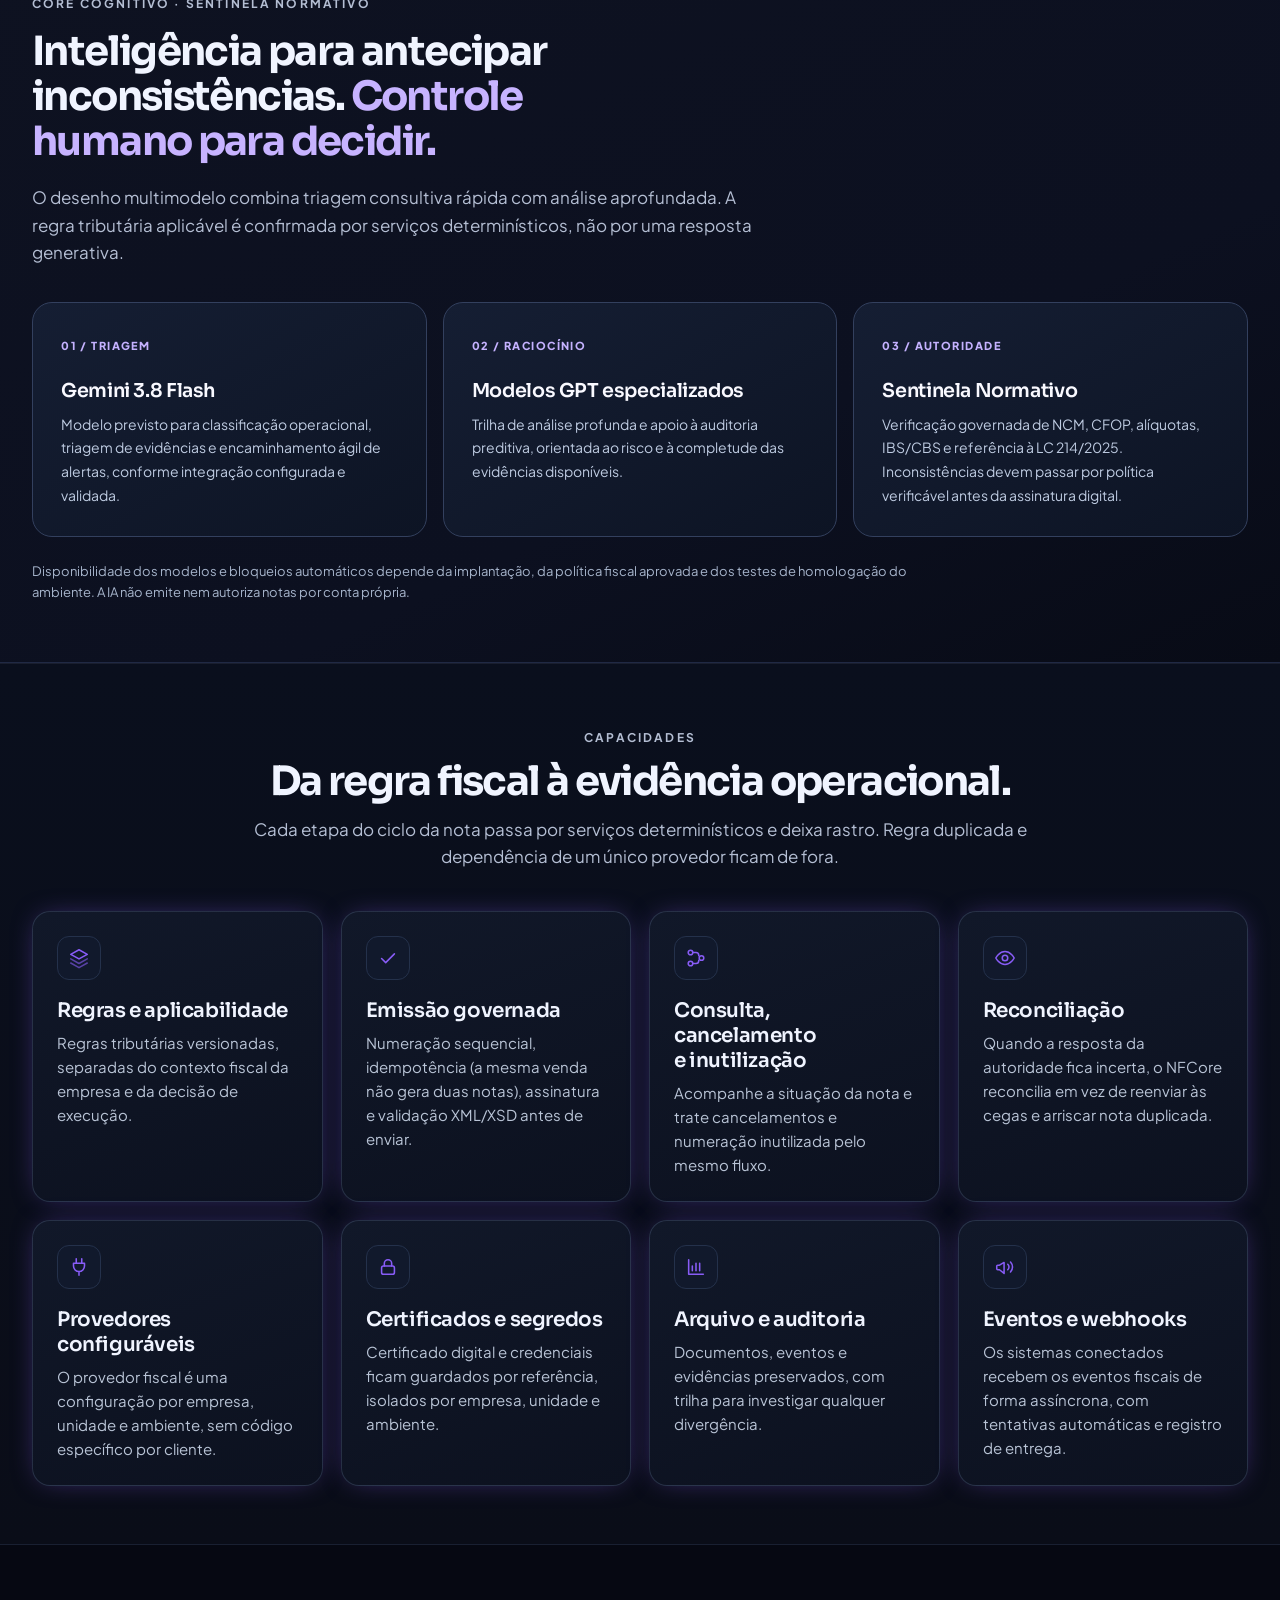
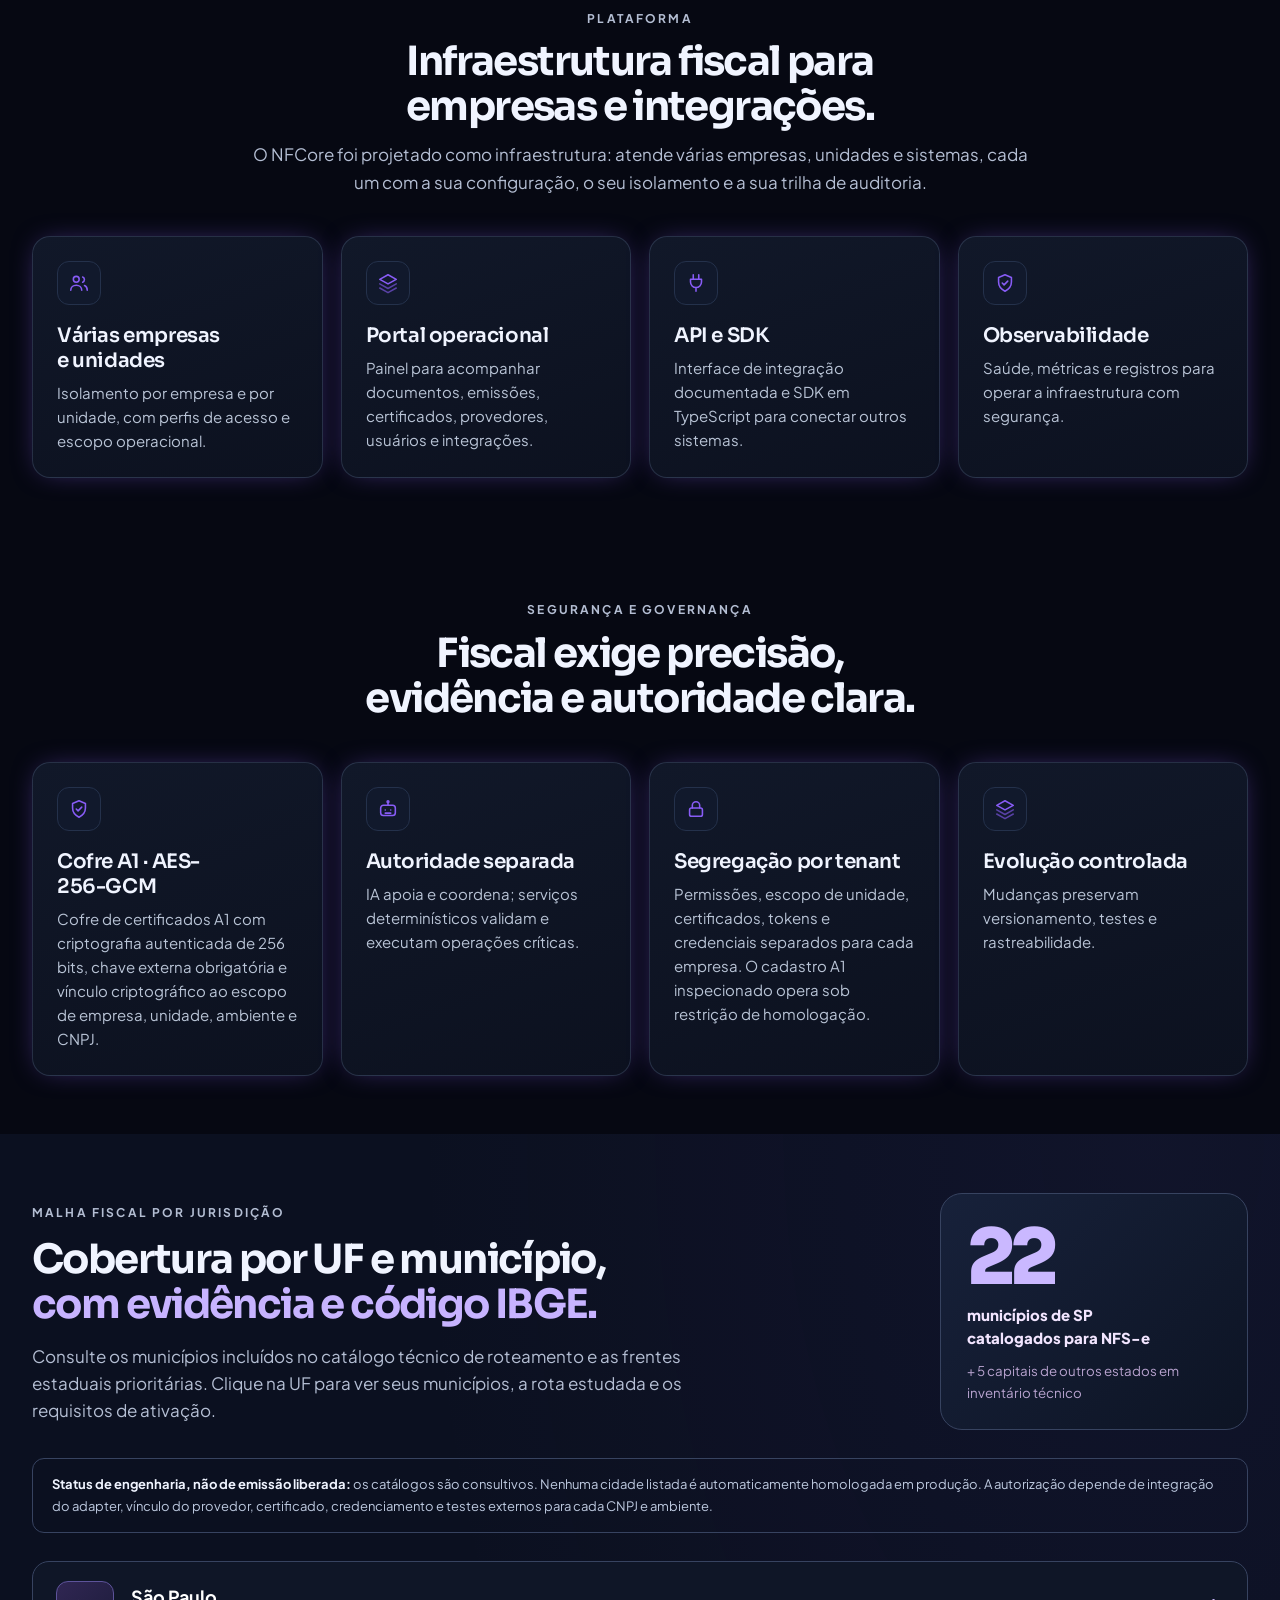
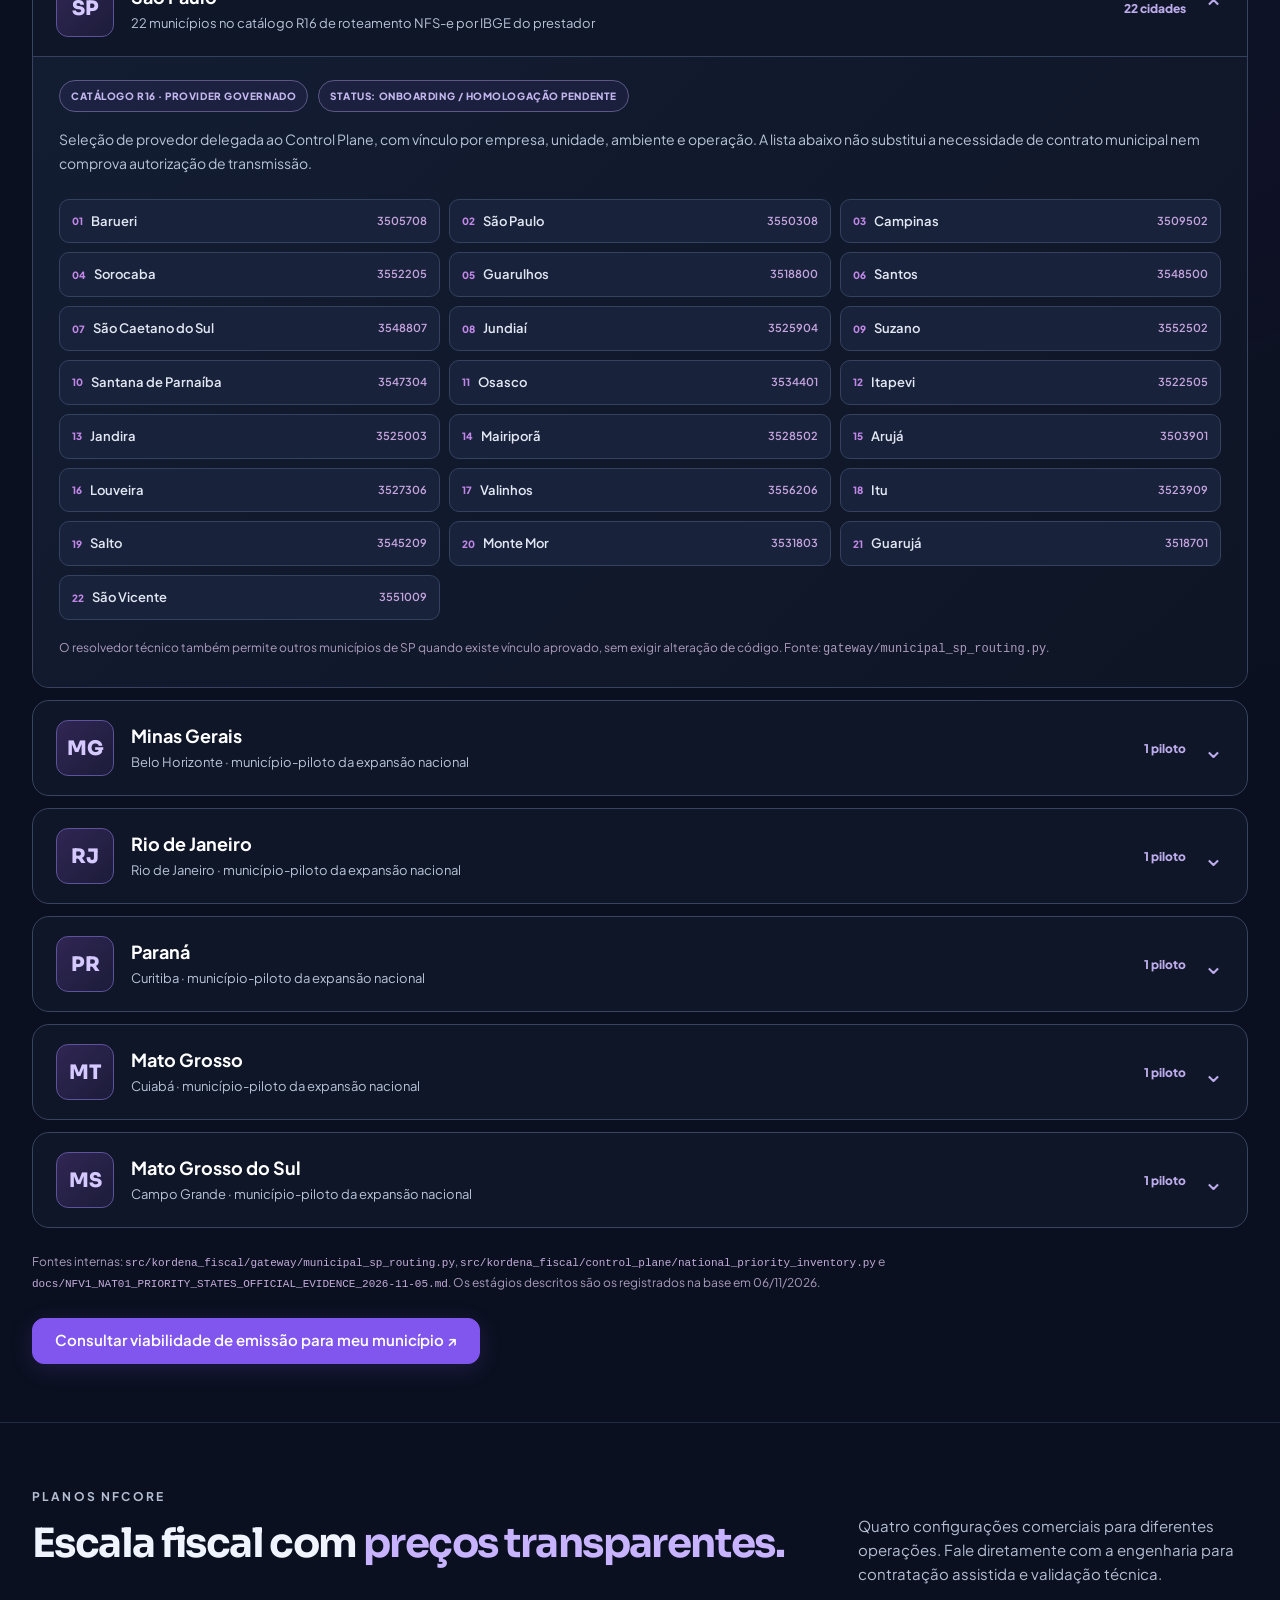
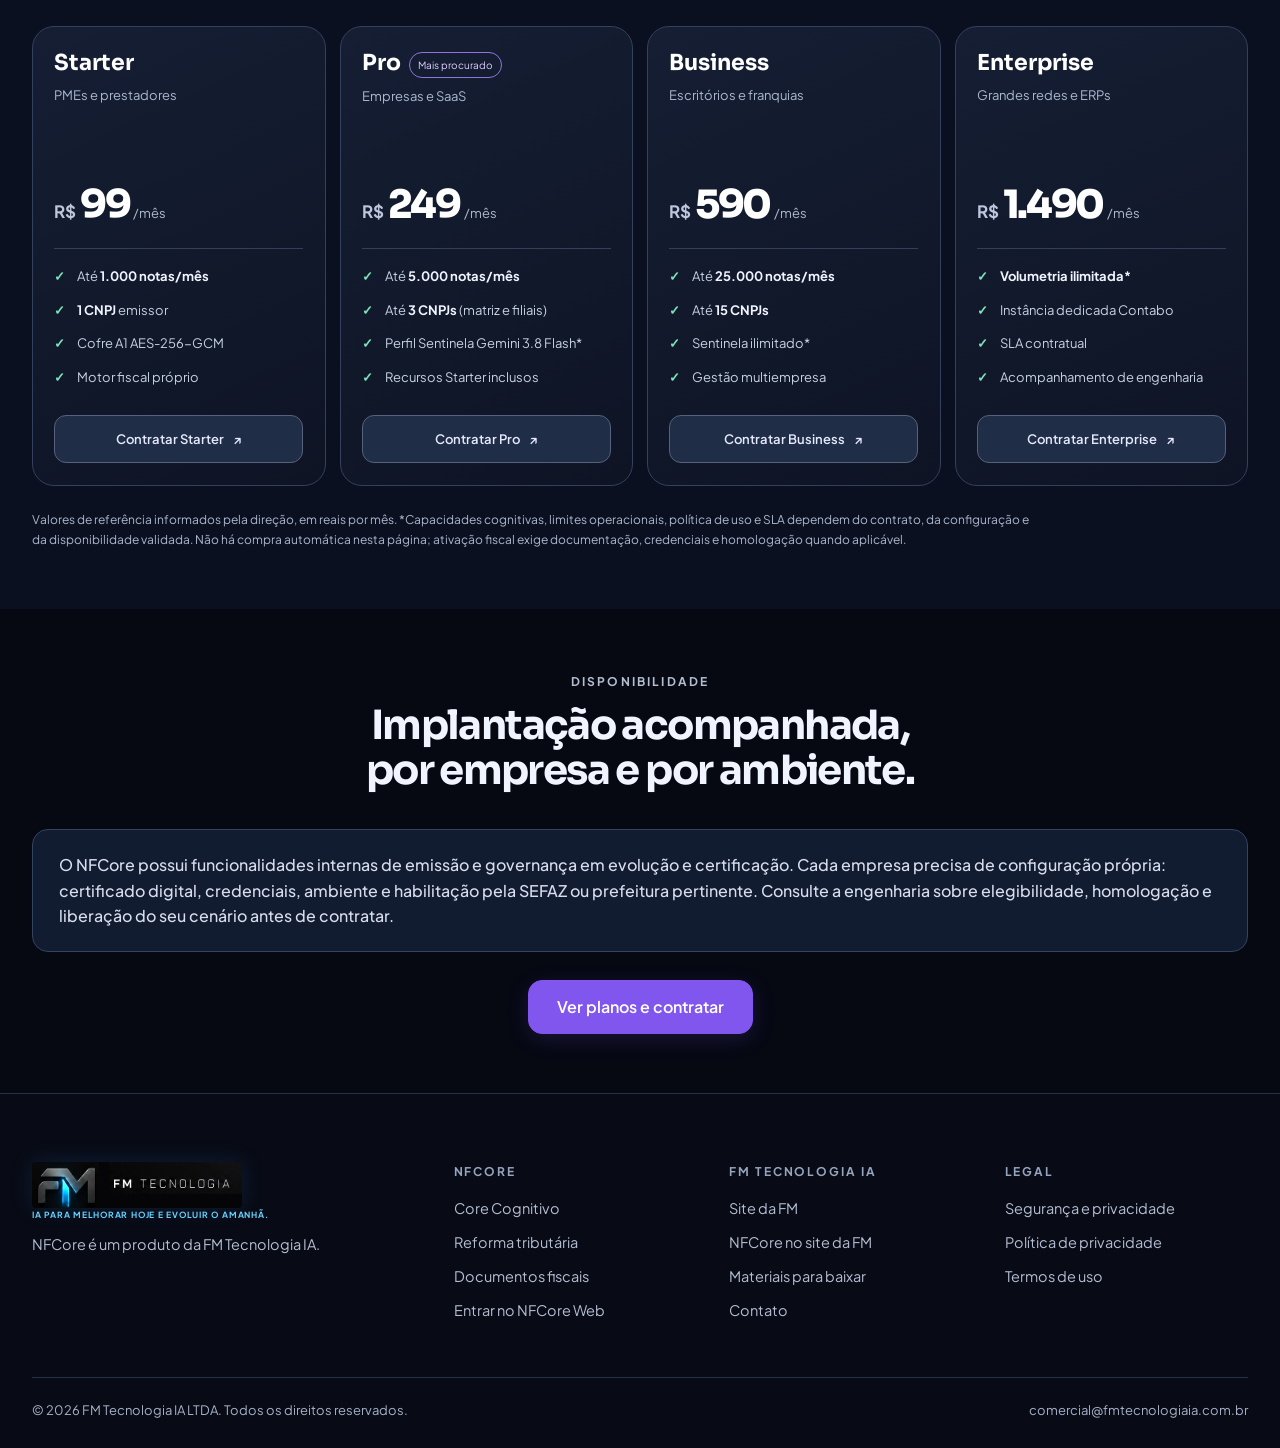
==== commit f51adf13: "fix(cache): atualizar versao da paleta restaurada em index.html" ====
--- a/index.html
+++ b/index.html
@@ -1,5 +1,5 @@
 <!doctype html><html lang="pt-BR" data-p="nfcore"><head><meta charset="utf-8"><meta name="viewport" content="width=device-width,initial-scale=1"><title>NFCore — Motor fiscal próprio, IA governada e planos para empresas</title><meta name="description" content="NFCore: motor fiscal próprio para NF-e, NFC-e e NFS-e, Core Cognitivo e segurança multiempresa. Conheça os planos Starter, Pro, Business e Enterprise."><meta property="og:title" content="NFCore — Infraestrutura fiscal com Core Cognitivo e preparada para a reforma tributária"><meta property="og:description" content="NFCore reúne regras, emissão de NFC-e, NF-e e NFS-e, reconciliação e auditoria, com Core Cognitivo que acompanha a evolução fiscal e a reforma tributária, sempre com revisão humana."><meta property="og:type" content="website"><meta name="twitter:card" content="summary_large_image"><link rel="icon" type="image/png" href="assets/brand/fm/favicon.png">
-<link rel="preconnect" href="https://fonts.googleapis.com"><link rel="preconnect" href="https://fonts.gstatic.com" crossorigin><link href="https://fonts.googleapis.com/css2?family=Plus+Jakarta+Sans:wght@400;500;600;700&family=Sora:wght@500;600;700;800&display=swap" rel="stylesheet"><link rel="stylesheet" href="assets/site.css?v=7cc5dd1b"><link rel="stylesheet" href="assets/enterprise.css?v=20261106"></head><body>
+<link rel="preconnect" href="https://fonts.googleapis.com"><link rel="preconnect" href="https://fonts.gstatic.com" crossorigin><link href="https://fonts.googleapis.com/css2?family=Plus+Jakarta+Sans:wght@400;500;600;700&family=Sora:wght@500;600;700;800&display=swap" rel="stylesheet"><link rel="stylesheet" href="assets/site.css?v=7cc5dd1b"><link rel="stylesheet" href="assets/enterprise.css?v=20261106-palette"></head><body>
 <a class="skip" href="#conteudo">Pular para o conteúdo</a><header class="nav"><div class="wrap"><a class="brand" href="index.html"><span class="wm"><img src="assets/brand/fm/logo-fm.webp" width="626" height="114" alt="FM Tecnologia IA"><small>NFCore · Infraestrutura fiscal</small></span></a>
 <nav class="menu" id="menu" aria-label="Principal"><a href="core-cognitivo.html" class="">Core Cognitivo</a><a href="reforma-tributaria.html" class="">Reforma tributária</a><a href="index.html#documentos" class="">Documentos</a><a href="index.html#seguranca" class="">Segurança</a><a href="index.html#planos">Planos</a><a href="contato.html" class="">Contato</a></nav>
 <div class="nr"><a class="btn sm" href="https://app.nfcore.com.br/">Entrar</a><a class="btn sm k" href="https://wa.me/5511978350851?text=Ol%C3%A1!%20Conheci%20o%20NFCore%20pelo%20site%20e%20gostaria%20de%20falar%20com%20a%20engenharia%20sobre%20planos%20e%20implanta%C3%A7%C3%A3o." target="_blank" rel="noopener noreferrer">Falar com a engenharia</a><button class="burger" id="burger" aria-label="Abrir menu de navegação" aria-expanded="false" aria-controls="menu">☰</button></div>
--- a/assets/enterprise.css
+++ b/assets/enterprise.css
@@ -178,48 +178,6 @@
  html[data-p=nfcore] *{scroll-behavior:auto}
 }
 
-/* NFCore visual refinement — intense violet identity, micro-interactions and municipality disclosure.
-   Scope limited to NFCore pages; accessible focus & reduced-motion fallback. */
-html[data-p=nfcore]{
- --a:#b32bff;--a2:#dc96ff;--argb:179,43,255;--hl:#e1b0ff;
- --btn:#a02af5;--ln:#3d245d;--s1:#100c1d;--s2:#1b102d;
- --mu:#c5b6d8;--dim:#aaa0bc;--glow:.35;
-}
-html[data-p=nfcore] body{
- background:
- radial-gradient(ellipse 64% 900px at 91% 4%,rgba(125,16,202,.32),transparent 74%),
- radial-gradient(ellipse 55% 820px at 4% 35%,rgba(101,8,156,.18),transparent 77%),
- #07050e;
-}
-html[data-p=nfcore] .nav{background:rgba(10,6,19,.93);border-bottom-color:rgba(199,102,255,.24)}
-html[data-p=nfcore] .phero{
- background:
- radial-gradient(ellipse 58% 88% at 79% 34%,rgba(163,28,252,.37),transparent 72%),
- radial-gradient(ellipse 65% 80% at 4% 0%,rgba(76,8,115,.21),transparent 83%),
- #06030c;
-}
-html[data-p=nfcore] .phero:before{opacity:.38}
-html[data-p=nfcore] .grad{color:#d69bff;text-shadow:0 0 33px rgba(177,52,255,.22)}
-html[data-p=nfcore] .btn.p,html[data-p=nfcore] .btn.k{
- background:linear-gradient(135deg,#a927ff,#7729da);border-color:#c563ff;
- box-shadow:0 8px 32px rgba(141,21,245,.36);
-}
-html[data-p=nfcore] .btn.p:hover,html[data-p=nfcore] .btn.k:hover{
- box-shadow:0 0 0 1px #cd7aff,0 0 34px rgba(181,33,255,.55);
-}
-html[data-p=nfcore] .soft{
- background:linear-gradient(145deg,#0b0714,#100819 65%,#090713);
- border-color:rgba(176,85,242,.19);
-}
-html[data-p=nfcore] .sentinel-section{
- background:
- radial-gradient(ellipse 70% 75% at 92% 12%,rgba(110,13,180,.24),transparent 75%),
- linear-gradient(145deg,#140b22,#0c0817 70%);
- border-color:#44215c;
-}
-html[data-p=nfcore] .card{border-color:rgba(177,104,235,.25);background:linear-gradient(155deg,#191026,#0f0b1a)}
-html[data-p=nfcore] .card:hover{border-color:#b45cff;box-shadow:0 0 0 1px rgba(172,65,255,.24),0 0 40px -17px rgba(165,45,246,.54)}
-html[data-p=nfcore] .enterprise-section{scroll-margin-top:104px}
 /* Exactly 30% reduced chip figure, without changing the original image asset. */
 html[data-p=nfcore] .phero .chip-visual{
  width:70%;max-width:70%;margin-inline:auto;
@@ -393,3 +351,138 @@
  .neon-card,.region-card,.region-chevron,html[data-p=nfcore] .intel-card{transition:none!important}
  .neon-card:hover,html[data-p=nfcore] .intel-card:hover{transform:none!important}
 }
+
+/* 2026-11-06 — original Enterprise palette restored.
+   Card glow is an interaction state, NEVER a persistent plan/status emphasis. */
+html[data-p=nfcore] .key-strengths{
+ background:linear-gradient(180deg,#0a0d18,#0d1120 68%,#090c17);
+ border-color:rgba(136,92,246,.16);
+}
+html[data-p=nfcore] .sentinel-section{
+ background:linear-gradient(155deg,#0e1221 0%,#0c1020 65%,#080b16 100%);
+ border-color:#202944;
+}
+html[data-p=nfcore] .geo-section{
+ background:radial-gradient(ellipse 80% 90% at 90% 0%,rgba(76,58,152,.09),transparent 72%),#0b1020;
+}
+html[data-p=nfcore] .phero .chip-visual{
+ box-shadow:0 22px 75px -42px rgba(112,78,215,.4),0 0 65px rgba(122,78,210,.12);
+}
+html[data-p=nfcore] .phero .vis:has(.chip-visual)::before{
+ background:radial-gradient(circle,rgba(118,71,212,.11),transparent 68%);
+}
+html[data-p=nfcore] .strength-card{
+ border-color:#303c58;
+ background:linear-gradient(150deg,#151d30,#0d1322);
+ box-shadow:none;
+}
+html[data-p=nfcore] .strength-symbol{color:#a996e7;text-shadow:none}
+html[data-p=nfcore] .strength-ordinal,
+html[data-p=nfcore] .strength-go,
+html[data-p=nfcore] .intel-number{color:#c5b2ff}
+html[data-p=nfcore] .strength-card p{color:#bbc7da}
+html[data-p=nfcore] .strength-disclaimer{color:#a6b1c5}
+html[data-p=nfcore] .flow-interactive{border-color:#33405d;background:#0d1424}
+html[data-p=nfcore] .flow-interactive .flow-tab,
+html[data-p=nfcore] .flow-interactive .flow-tab:first-child,
+html[data-p=nfcore] .flow-interactive .flow-tab:last-child{
+ border-color:#33405d;color:#f0f4ff;
+}
+html[data-p=nfcore] .flow-tab b{color:#ab95ec}
+html[data-p=nfcore] .flow-tab .flow-tab-hint{color:#a4b0c7}
+html[data-p=nfcore] .flow-tab.active,
+html[data-p=nfcore] .flow-tab[aria-selected=true]{
+ background:rgba(117,89,198,.12);
+ box-shadow:none;
+}
+html[data-p=nfcore] .flow-tab[aria-selected=true] .flow-tab-hint{color:#c9b9f6}
+html[data-p=nfcore] .flow-panel{
+ background:linear-gradient(130deg,#141c2e,#0d1424);
+ border-color:#34405e;
+ box-shadow:none;
+}
+html[data-p=nfcore] .flow-panel-kicker{color:#c4a8f5}
+html[data-p=nfcore] .flow-panel p{color:#bfcadd}
+html[data-p=nfcore] .flow-panel-check{
+ border-color:#9a7ee3;color:#dcd5ef;
+ background:linear-gradient(90deg,rgba(102,78,168,.13),transparent);
+}
+html[data-p=nfcore] .intel-card{
+ background:linear-gradient(150deg,#151e33,#0d1424);
+ border-color:#33405e;
+ box-shadow:none;
+}
+html[data-p=nfcore] .price-card,
+html[data-p=nfcore] .price-card.highlighted{
+ border:1px solid #33405e;
+ background:linear-gradient(155deg,#151e33,#0e1424);
+ box-shadow:none;
+}
+html[data-p=nfcore] .price-card .plan-btn,
+html[data-p=nfcore] .price-card .plan-btn.primary{
+ border-color:#56617d;color:#e5e9ff;background:#202d46;
+ box-shadow:none;
+}
+html[data-p=nfcore] .coverage-stat{
+ border-color:#374360;background:linear-gradient(135deg,#17213a,#0d1424);
+ box-shadow:none;
+}
+html[data-p=nfcore] .coverage-stat strong{color:#cab8ff}
+html[data-p=nfcore] .coverage-caveat{border-color:#374360;color:#bdc9df}
+html[data-p=nfcore] .coverage-caveat strong{color:#f0f4ff}
+html[data-p=nfcore] .region-card,
+html[data-p=nfcore] .region-card[open]{
+ border-color:#374360;background:#0f1627;box-shadow:none;
+}
+html[data-p=nfcore] .region-card>summary:hover{background:rgba(114,91,200,.11)}
+html[data-p=nfcore] .region-uf{
+ background:linear-gradient(135deg,#302653,#1c1c3a);
+ border-color:#5d539a;color:#d5c9ff;
+}
+html[data-p=nfcore] .region-body{
+ border-color:#33405e;background:linear-gradient(135deg,#131d32,#0e1525);
+}
+html[data-p=nfcore] .region-metadata span{
+ background:rgba(109,85,190,.1);color:#c3b6ee;border-color:#5c5785;
+}
+html[data-p=nfcore] .city-grid li{background:#18223a;border-color:#344260;color:#e2e7f4}
+html[data-p=nfcore] .city-grid li:hover{background:#202947;border-color:#8169d8;box-shadow:none}
+html[data-p=nfcore] .region-summary small,
+html[data-p=nfcore] .region-body>p,
+html[data-p=nfcore] .capital-paths p{color:#b7c4d8}
+html[data-p=nfcore] .region-count,
+html[data-p=nfcore] .region-chevron{color:#bdaceb}
+/* Shared REST state: no fixed neon on Pro, open coverage, selected flow or any card. */
+html[data-p=nfcore] :is(.card,.strength-card,.intel-card,.price-card,.region-card,.flow-tab){
+ transition:border-color .2s ease,box-shadow .2s ease,background .2s ease,transform .2s ease;
+}
+/* Desktop pointer: every card lights up only under cursor. */
+@media(hover:hover) and (pointer:fine){
+ html[data-p=nfcore] :is(.card,.strength-card,.intel-card,.price-card,.region-card,.flow-tab):hover{
+  border-color:#a78bf3;
+  box-shadow:inset 0 0 0 1px rgba(172,146,248,.20),0 0 35px rgba(127,84,239,.3);
+  background-color:rgba(64,44,107,.16);
+ }
+ html[data-p=nfcore] :is(.strength-card,.intel-card,.price-card):hover{
+  transform:translateY(-3px);
+ }
+ html[data-p=nfcore] :is(.price-card .plan-btn):hover{
+  background:#343b68;border-color:#9983e9;
+ }
+}
+/* Mobile/tablet: focus and press feedback, without permanent hover on touch screens. */
+html[data-p=nfcore] :is(.card,.strength-card,.intel-card,.price-card,.region-card,.flow-tab):focus-visible{
+ outline:2px solid #9983e9;outline-offset:2px;
+ border-color:#9983e9;
+}
+@media(hover:none){
+ html[data-p=nfcore] :is(.card,.strength-card,.intel-card,.price-card,.region-card,.flow-tab):active{
+  border-color:#a78bf3;box-shadow:0 0 22px rgba(127,84,239,.22);
+ }
+}
+@media(prefers-reduced-motion:reduce){
+ html[data-p=nfcore] :is(.card,.strength-card,.intel-card,.price-card,.region-card,.flow-tab){
+  transition:none!important;
+ }
+ html[data-p=nfcore] :is(.strength-card,.intel-card,.price-card):hover{transform:none!important}
+}
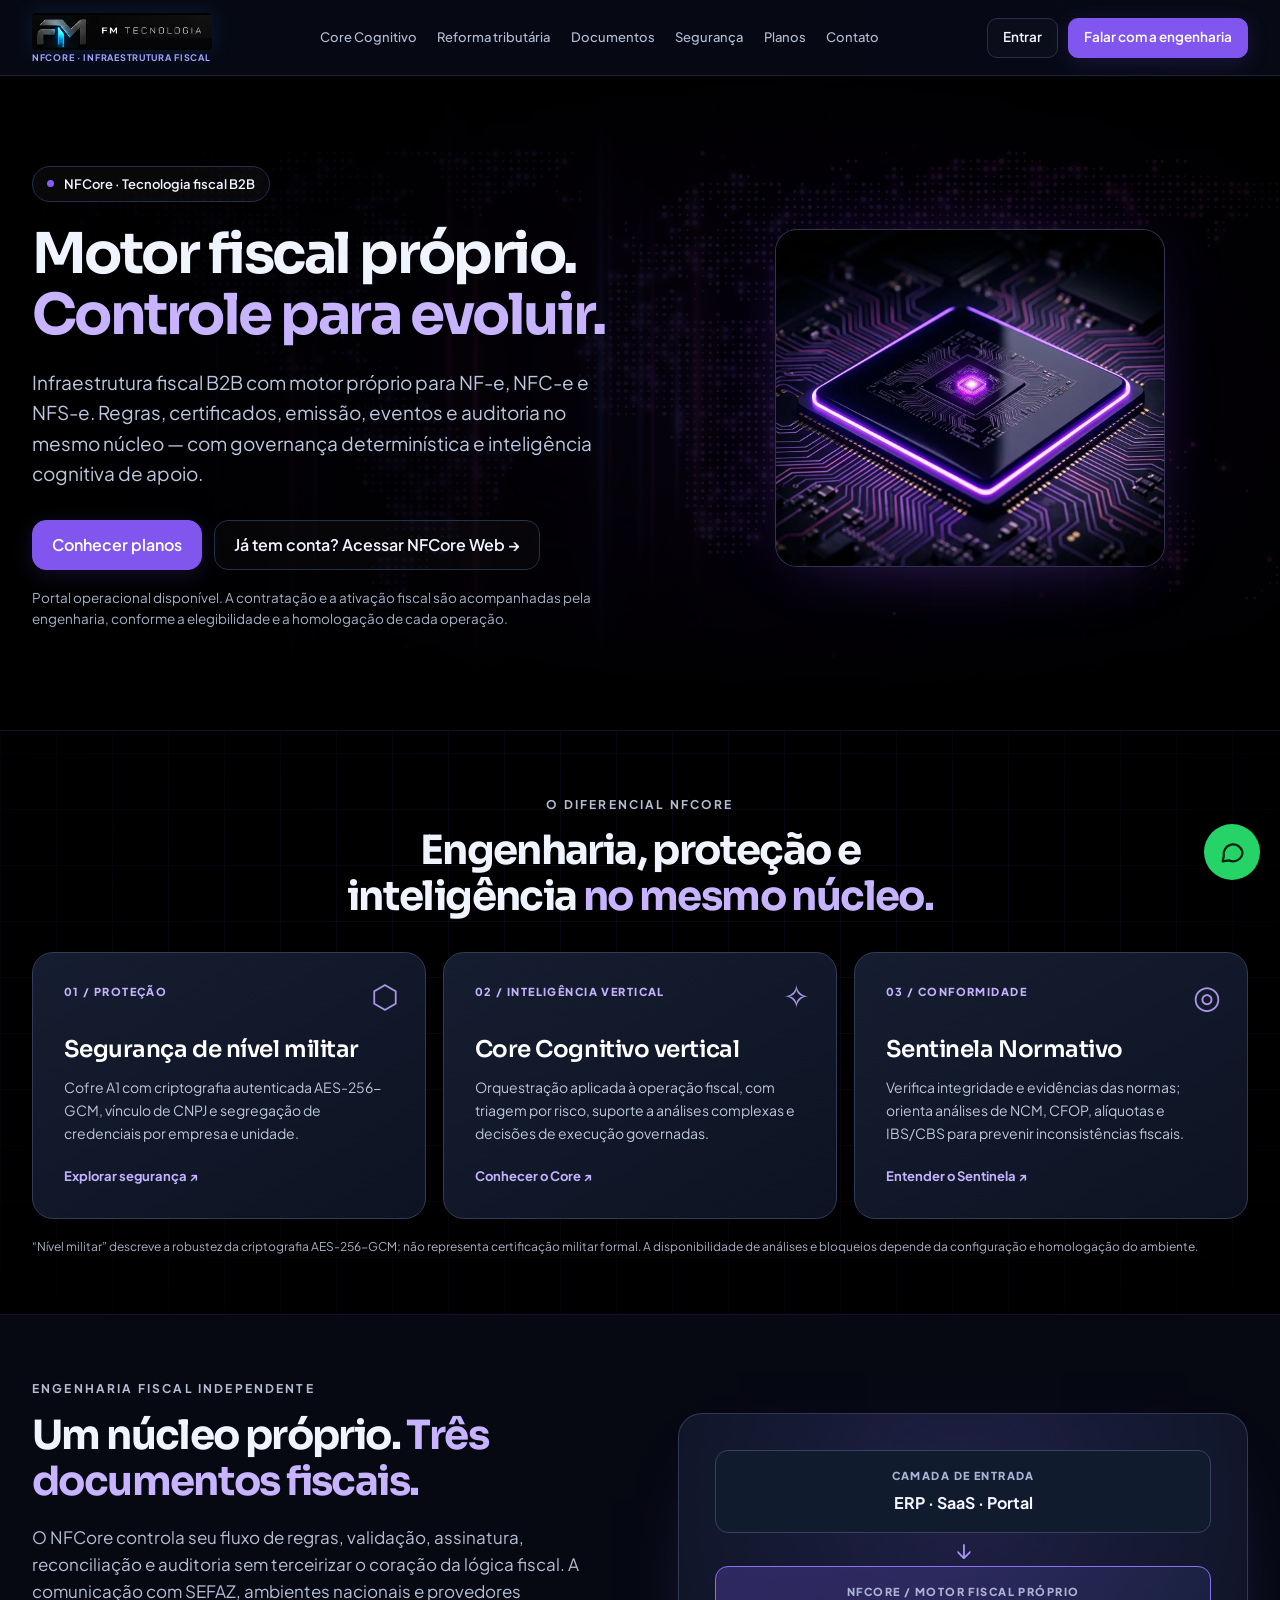
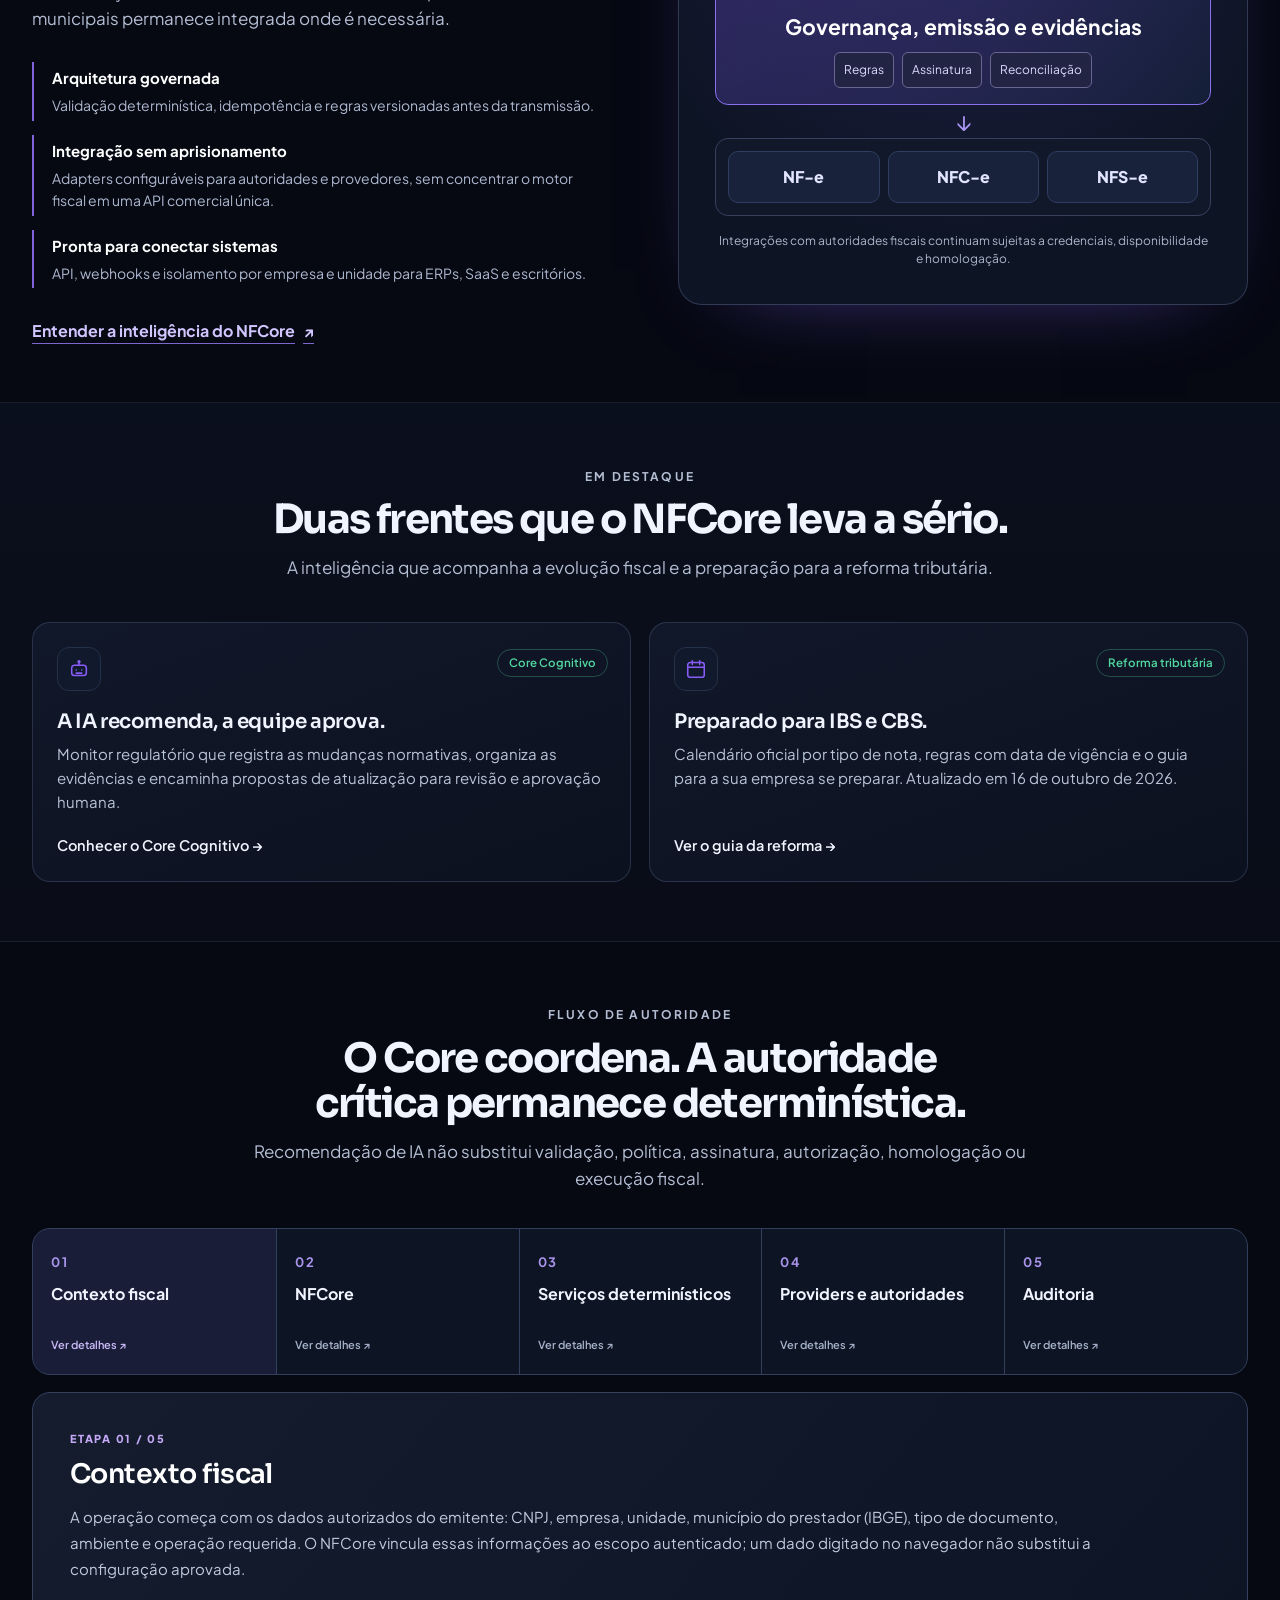
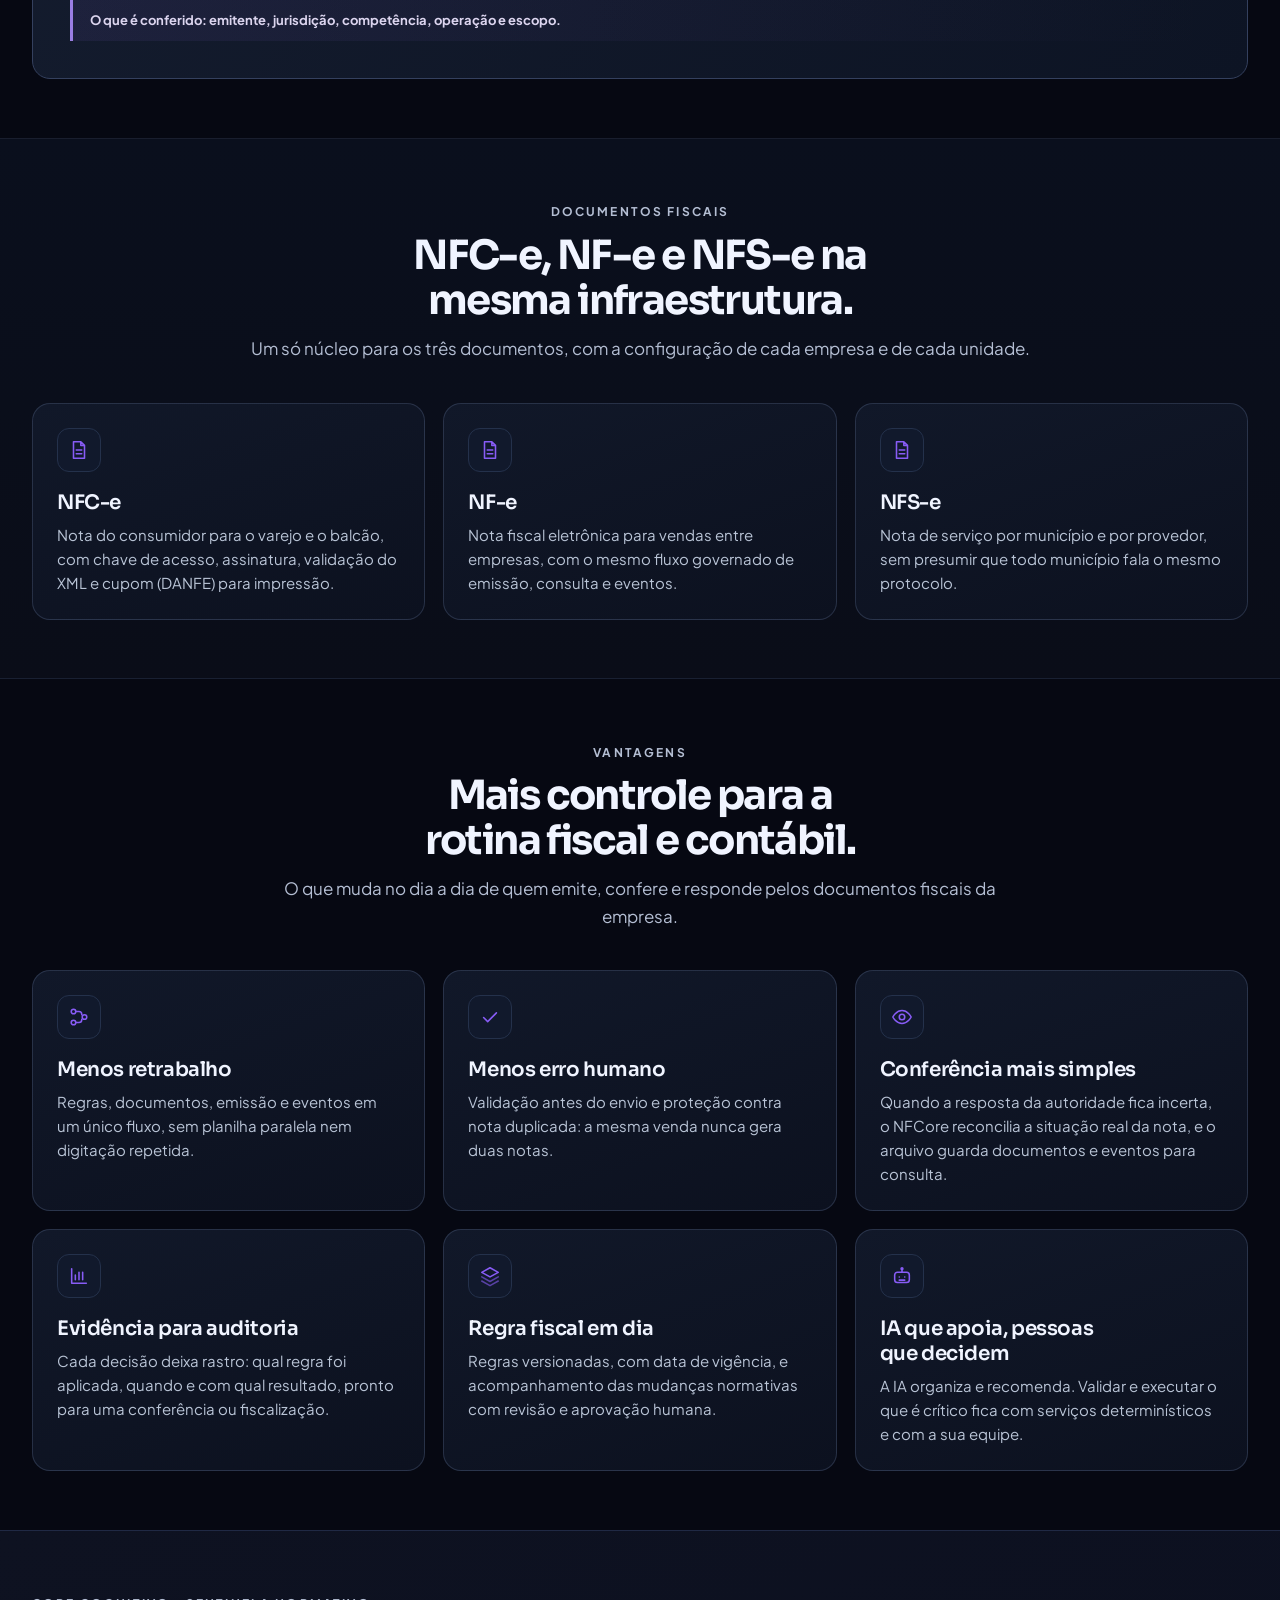
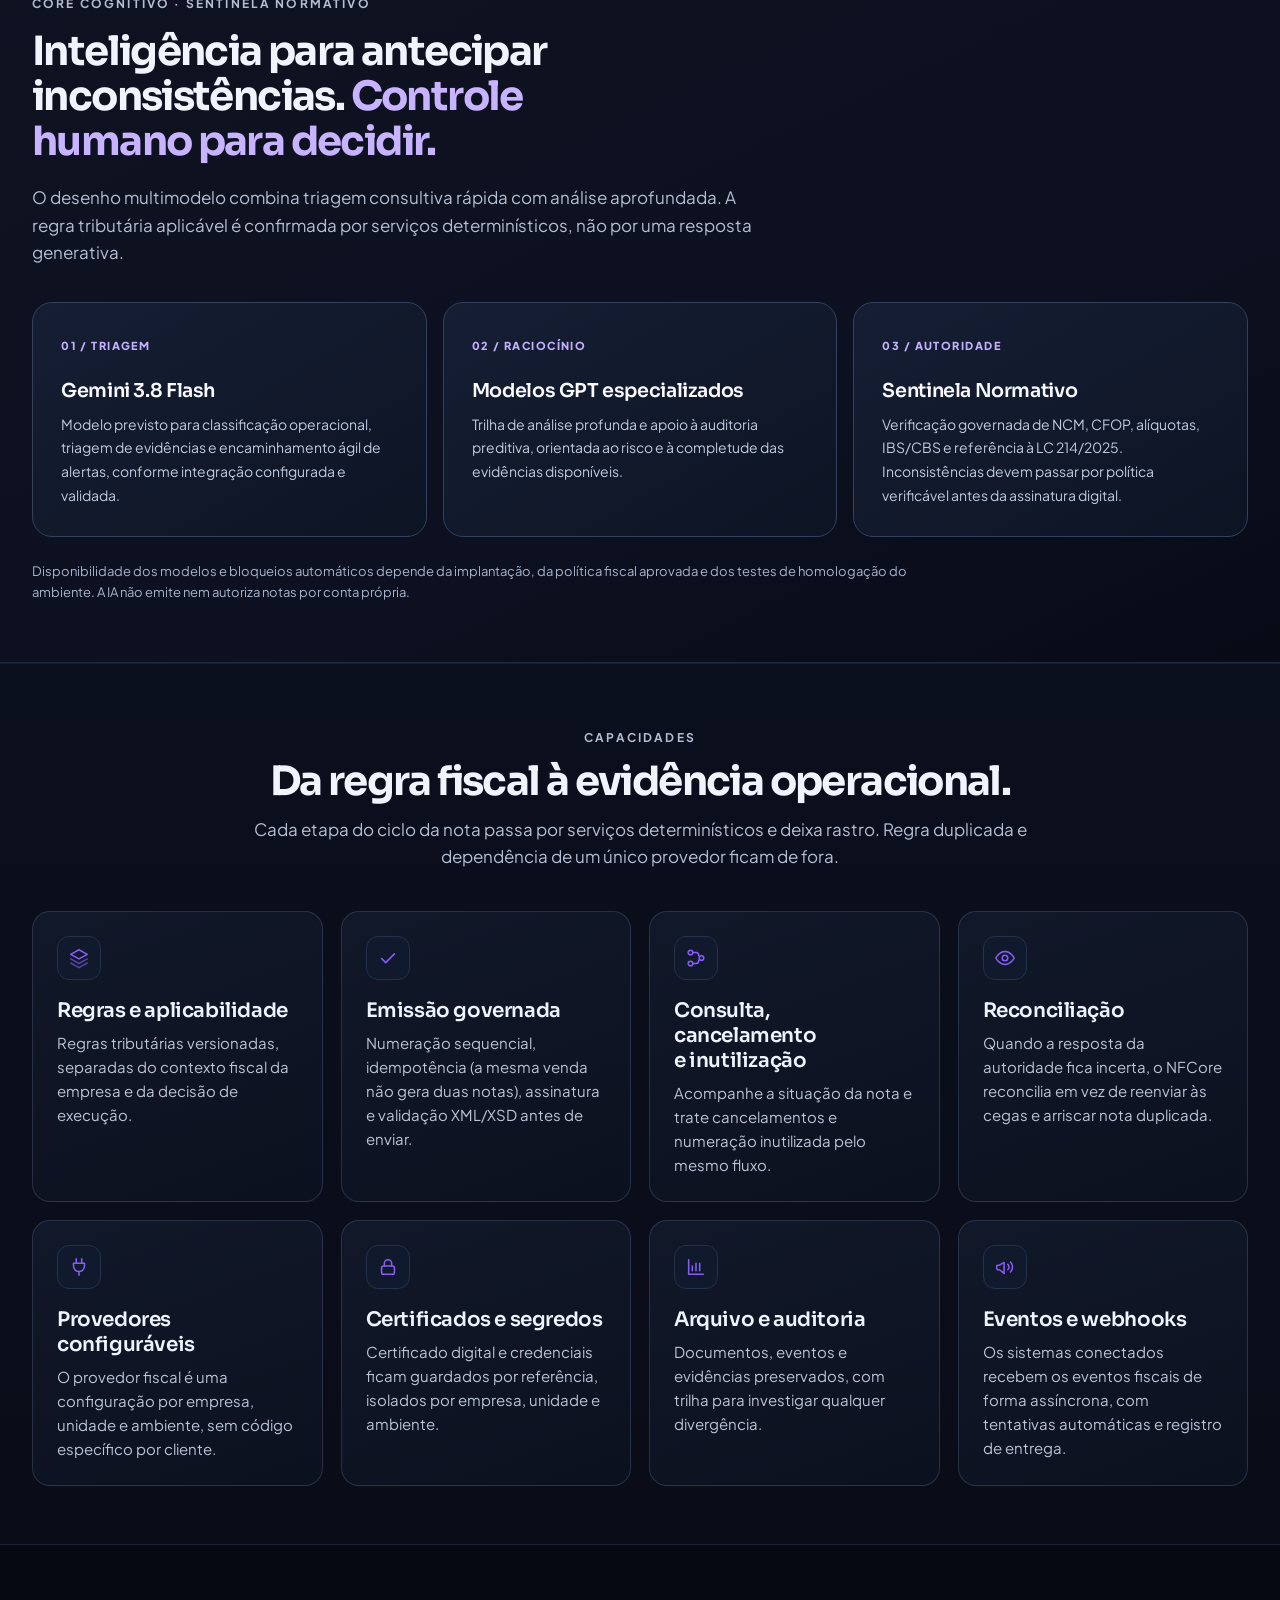
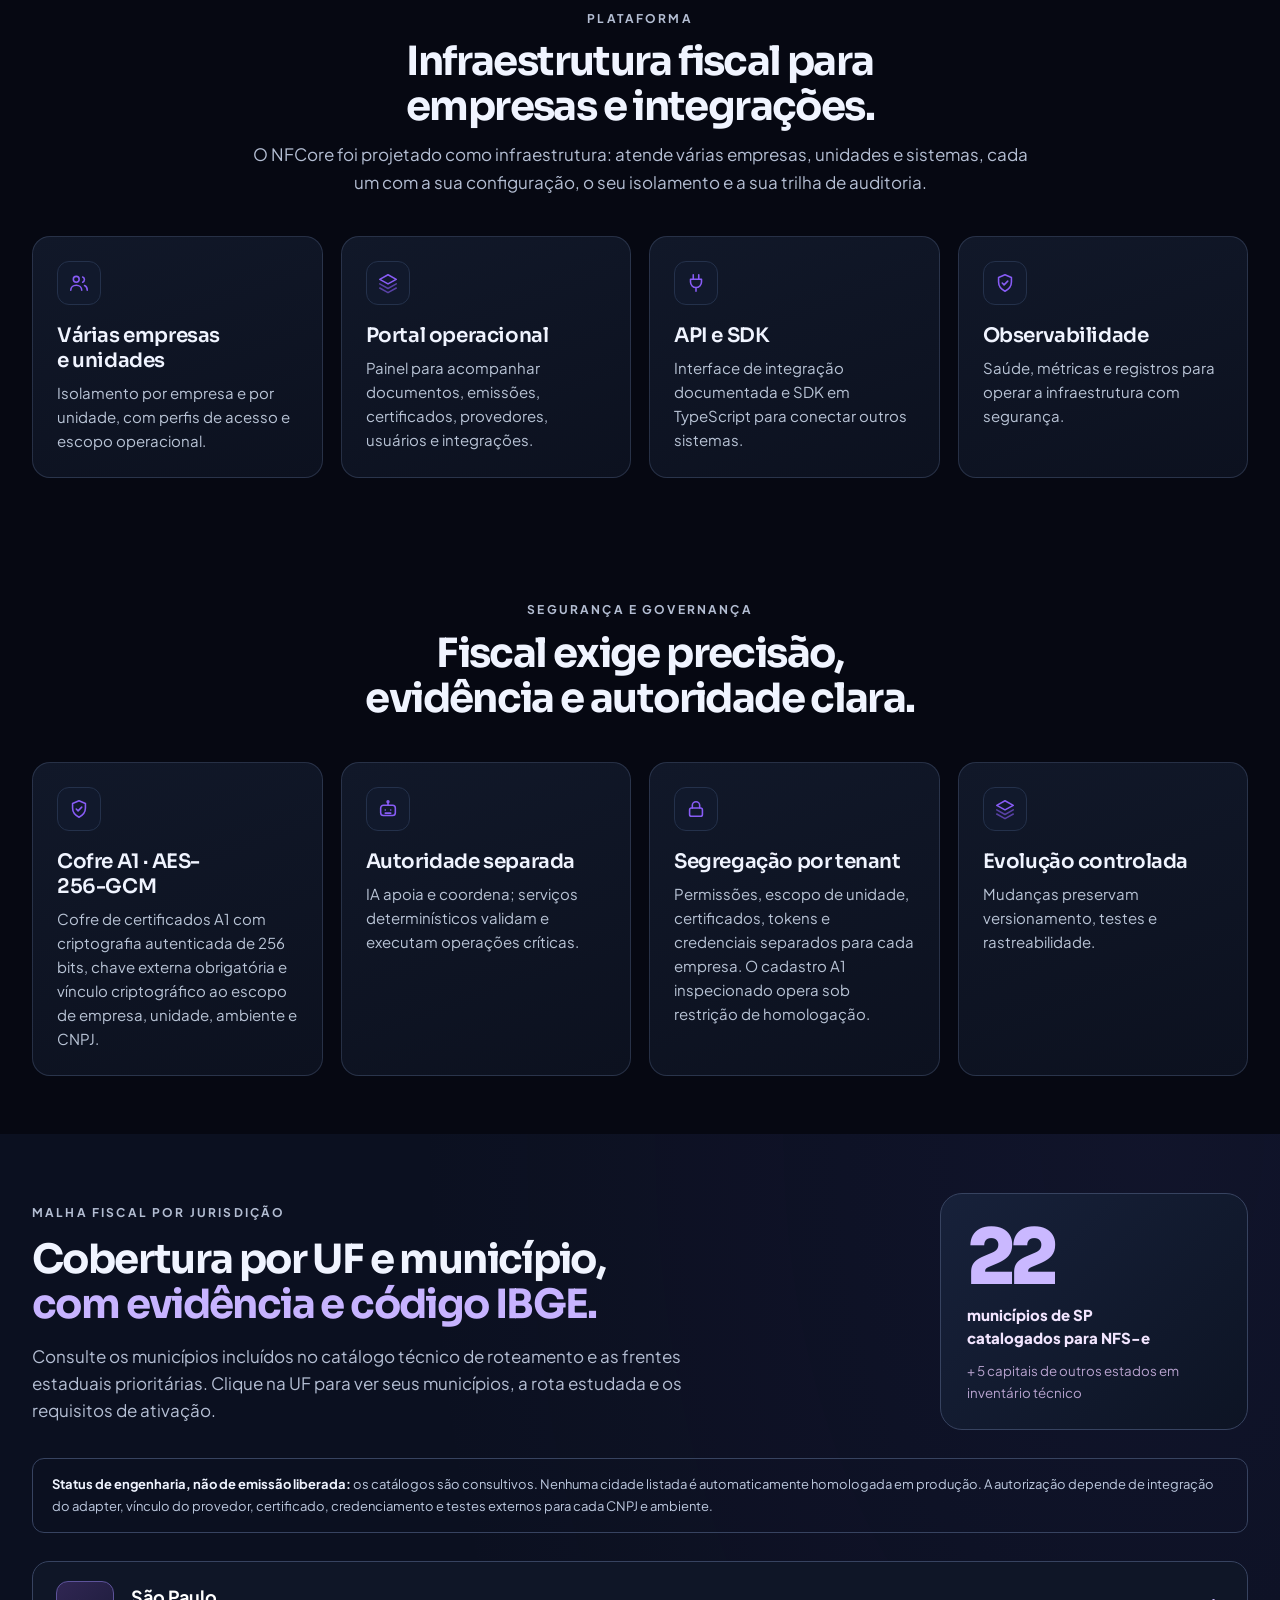
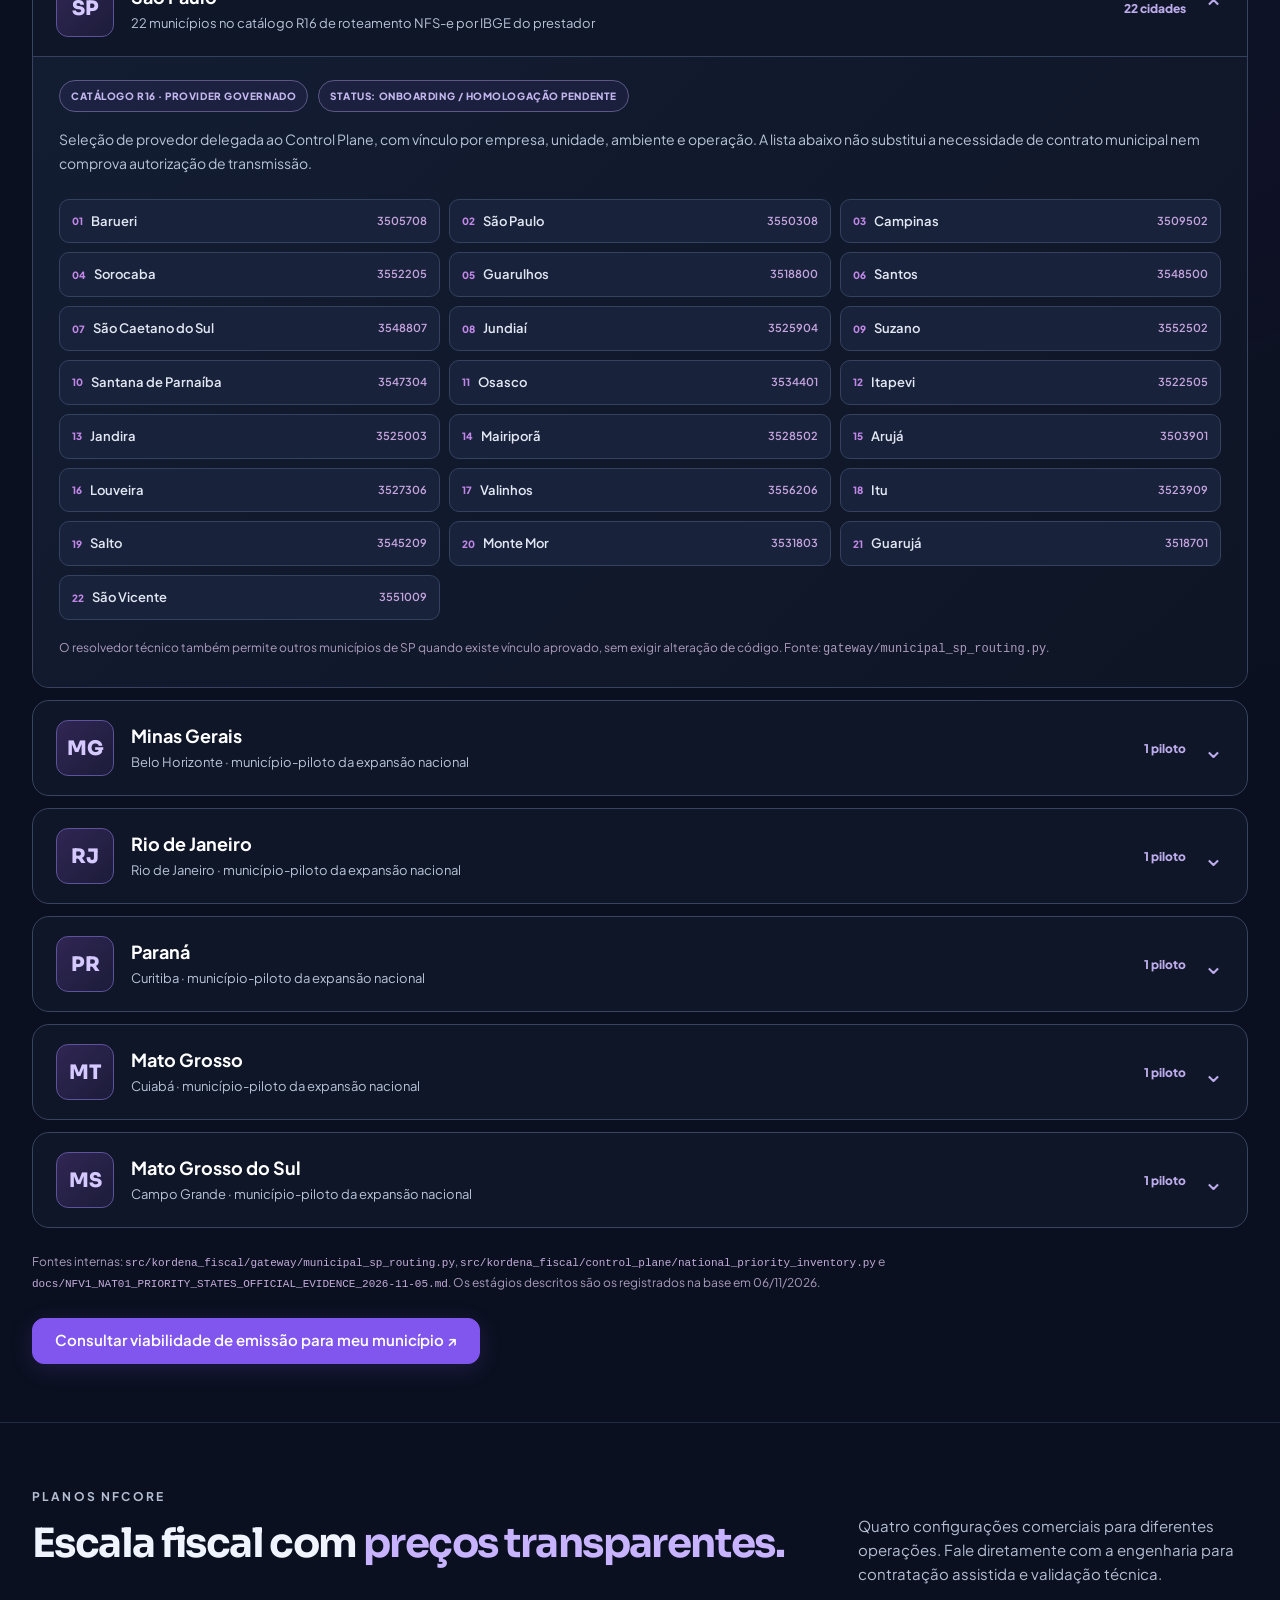
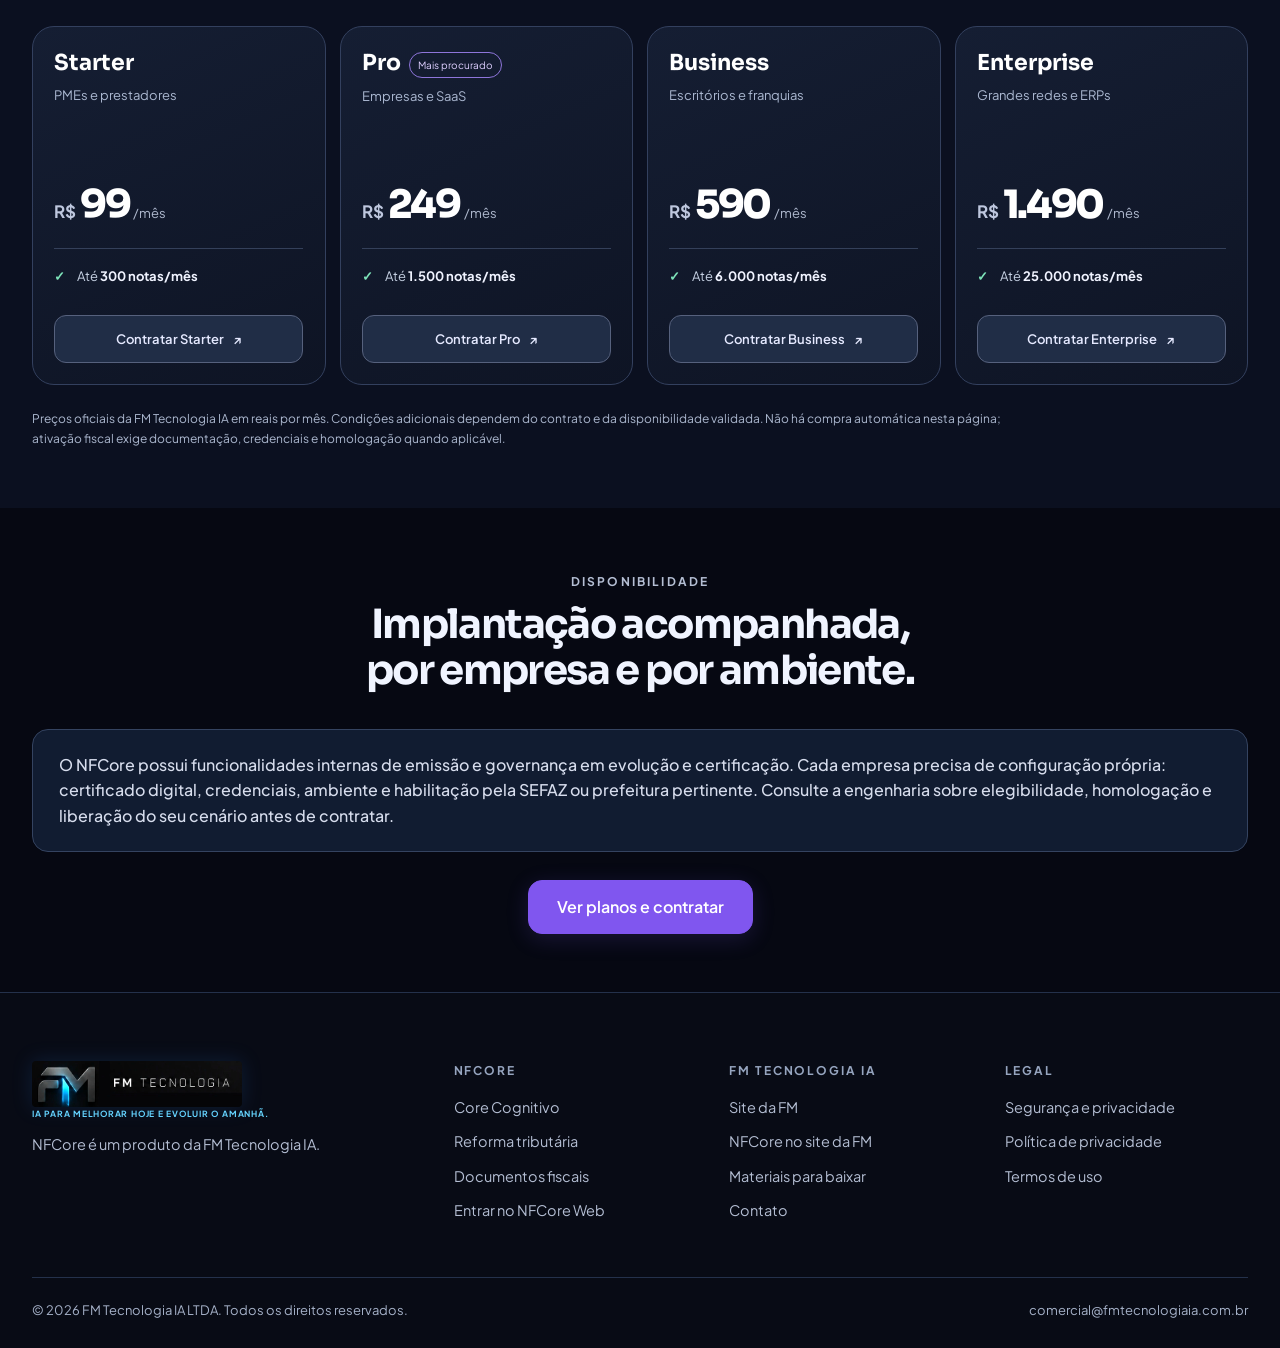
==== commit ac9515cc: "Publish official NFCore monthly plans" ====
--- a/index.html
+++ b/index.html
@@ -286,12 +286,12 @@
 <section class="sec enterprise-section pricing-section" id="planos" aria-labelledby="pricing-title">
  <div class="wrap"><div class="pricing-intro"><div><span class="kick">Planos NFCore</span><h2 id="pricing-title">Escala fiscal com <span class="grad">preços transparentes.</span></h2></div><p class="sub">Quatro configurações comerciais para diferentes operações. Fale diretamente com a engenharia para contratação assistida e validação técnica.</p></div>
  <div class="pricing-grid">
-  <article class="price-card"><div class="price-heading"><span class="price-type">Starter</span><p>PMEs e prestadores</p></div><div class="price"><span>R$</span><strong>99</strong><small>/mês</small></div><ul><li>Até <b>1.000 notas/mês</b></li><li><b>1 CNPJ</b> emissor</li><li>Cofre A1 AES-256-GCM</li><li>Motor fiscal próprio</li></ul><a class="btn plan-btn" href="https://wa.me/5511978350851?text=Ol%C3%A1!%20Tenho%20interesse%20no%20plano%20Starter%20%E2%80%94%20R%24%2099%2Fm%C3%AAs%20do%20NFCore.%20Gostaria%20de%20conhecer%20as%20condi%C3%A7%C3%B5es%20de%20contrata%C3%A7%C3%A3o%2C%20ativa%C3%A7%C3%A3o%20e%20implanta%C3%A7%C3%A3o." target="_blank" rel="noopener noreferrer">Contratar Starter <span aria-hidden="true">↗</span></a></article>
-  <article class="price-card highlighted"><div class="price-heading"><span class="price-type">Pro</span><span class="plan-flag">Mais procurado</span><p>Empresas e SaaS</p></div><div class="price"><span>R$</span><strong>249</strong><small>/mês</small></div><ul><li>Até <b>5.000 notas/mês</b></li><li>Até <b>3 CNPJs</b> (matriz e filiais)</li><li>Perfil Sentinela Gemini 3.8 Flash*</li><li>Recursos Starter inclusos</li></ul><a class="btn plan-btn primary" href="https://wa.me/5511978350851?text=Ol%C3%A1!%20Tenho%20interesse%20no%20plano%20Pro%20%E2%80%94%20R%24%20249%2Fm%C3%AAs%20do%20NFCore.%20Gostaria%20de%20conhecer%20as%20condi%C3%A7%C3%B5es%20de%20contrata%C3%A7%C3%A3o%2C%20ativa%C3%A7%C3%A3o%20e%20implanta%C3%A7%C3%A3o." target="_blank" rel="noopener noreferrer">Contratar Pro <span aria-hidden="true">↗</span></a></article>
-  <article class="price-card"><div class="price-heading"><span class="price-type">Business</span><p>Escritórios e franquias</p></div><div class="price"><span>R$</span><strong>590</strong><small>/mês</small></div><ul><li>Até <b>25.000 notas/mês</b></li><li>Até <b>15 CNPJs</b></li><li>Sentinela ilimitado*</li><li>Gestão multiempresa</li></ul><a class="btn plan-btn" href="https://wa.me/5511978350851?text=Ol%C3%A1!%20Tenho%20interesse%20no%20plano%20Business%20%E2%80%94%20R%24%20590%2Fm%C3%AAs%20do%20NFCore.%20Gostaria%20de%20conhecer%20as%20condi%C3%A7%C3%B5es%20de%20contrata%C3%A7%C3%A3o%2C%20ativa%C3%A7%C3%A3o%20e%20implanta%C3%A7%C3%A3o." target="_blank" rel="noopener noreferrer">Contratar Business <span aria-hidden="true">↗</span></a></article>
-  <article class="price-card"><div class="price-heading"><span class="price-type">Enterprise</span><p>Grandes redes e ERPs</p></div><div class="price"><span>R$</span><strong>1.490</strong><small>/mês</small></div><ul><li><b>Volumetria ilimitada*</b></li><li>Instância dedicada Contabo</li><li>SLA contratual</li><li>Acompanhamento de engenharia</li></ul><a class="btn plan-btn" href="https://wa.me/5511978350851?text=Ol%C3%A1!%20Tenho%20interesse%20no%20plano%20Enterprise%20%E2%80%94%20R%24%201.490%2Fm%C3%AAs%20do%20NFCore.%20Gostaria%20de%20conhecer%20as%20condi%C3%A7%C3%B5es%20de%20contrata%C3%A7%C3%A3o%2C%20ativa%C3%A7%C3%A3o%20e%20implanta%C3%A7%C3%A3o." target="_blank" rel="noopener noreferrer">Contratar Enterprise <span aria-hidden="true">↗</span></a></article>
- </div>
- <p class="pricing-fineprint">Valores de referência informados pela direção, em reais por mês. *Capacidades cognitivas, limites operacionais, política de uso e SLA dependem do contrato, da configuração e da disponibilidade validada. Não há compra automática nesta página; ativação fiscal exige documentação, credenciais e homologação quando aplicável.</p>
+  <article class="price-card"><div class="price-heading"><span class="price-type">Starter</span><p>PMEs e prestadores</p></div><div class="price"><span>R$</span><strong>99</strong><small>/mês</small></div><ul><li>Até <b>300 notas/mês</b></li></ul><a class="btn plan-btn" href="https://wa.me/5511978350851?text=Ol%C3%A1!%20Tenho%20interesse%20no%20plano%20Starter%20%E2%80%94%20R%24%2099%2Fm%C3%AAs%20do%20NFCore.%20Gostaria%20de%20conhecer%20as%20condi%C3%A7%C3%B5es%20de%20contrata%C3%A7%C3%A3o%2C%20ativa%C3%A7%C3%A3o%20e%20implanta%C3%A7%C3%A3o." target="_blank" rel="noopener noreferrer">Contratar Starter <span aria-hidden="true">↗</span></a></article>
+  <article class="price-card highlighted"><div class="price-heading"><span class="price-type">Pro</span><span class="plan-flag">Mais procurado</span><p>Empresas e SaaS</p></div><div class="price"><span>R$</span><strong>249</strong><small>/mês</small></div><ul><li>Até <b>1.500 notas/mês</b></li></ul><a class="btn plan-btn primary" href="https://wa.me/5511978350851?text=Ol%C3%A1!%20Tenho%20interesse%20no%20plano%20Pro%20%E2%80%94%20R%24%20249%2Fm%C3%AAs%20do%20NFCore.%20Gostaria%20de%20conhecer%20as%20condi%C3%A7%C3%B5es%20de%20contrata%C3%A7%C3%A3o%2C%20ativa%C3%A7%C3%A3o%20e%20implanta%C3%A7%C3%A3o." target="_blank" rel="noopener noreferrer">Contratar Pro <span aria-hidden="true">↗</span></a></article>
+  <article class="price-card"><div class="price-heading"><span class="price-type">Business</span><p>Escritórios e franquias</p></div><div class="price"><span>R$</span><strong>590</strong><small>/mês</small></div><ul><li>Até <b>6.000 notas/mês</b></li></ul><a class="btn plan-btn" href="https://wa.me/5511978350851?text=Ol%C3%A1!%20Tenho%20interesse%20no%20plano%20Business%20%E2%80%94%20R%24%20590%2Fm%C3%AAs%20do%20NFCore.%20Gostaria%20de%20conhecer%20as%20condi%C3%A7%C3%B5es%20de%20contrata%C3%A7%C3%A3o%2C%20ativa%C3%A7%C3%A3o%20e%20implanta%C3%A7%C3%A3o." target="_blank" rel="noopener noreferrer">Contratar Business <span aria-hidden="true">↗</span></a></article>
+  <article class="price-card"><div class="price-heading"><span class="price-type">Enterprise</span><p>Grandes redes e ERPs</p></div><div class="price"><span>R$</span><strong>1.490</strong><small>/mês</small></div><ul><li>Até <b>25.000 notas/mês</b></li></ul><a class="btn plan-btn" href="https://wa.me/5511978350851?text=Ol%C3%A1!%20Tenho%20interesse%20no%20plano%20Enterprise%20%E2%80%94%20R%24%201.490%2Fm%C3%AAs%20do%20NFCore.%20Gostaria%20de%20conhecer%20as%20condi%C3%A7%C3%B5es%20de%20contrata%C3%A7%C3%A3o%2C%20ativa%C3%A7%C3%A3o%20e%20implanta%C3%A7%C3%A3o." target="_blank" rel="noopener noreferrer">Contratar Enterprise <span aria-hidden="true">↗</span></a></article>
+ </div>
+ <p class="pricing-fineprint">Preços oficiais da FM Tecnologia IA em reais por mês. Condições adicionais dependem do contrato e da disponibilidade validada. Não há compra automática nesta página; ativação fiscal exige documentação, credenciais e homologação quando aplicável.</p>
  </div>
 </section>
 <section class="sec " id="disponibilidade"><div class="wrap"><div class="sh center"><span class="kick">Disponibilidade</span><h2>Implantação acompanhada, por empresa e por ambiente.</h2>
--- a/assets/enterprise.css
+++ b/assets/enterprise.css
@@ -452,13 +452,16 @@
 html[data-p=nfcore] .capital-paths p{color:#b7c4d8}
 html[data-p=nfcore] .region-count,
 html[data-p=nfcore] .region-chevron{color:#bdaceb}
+/* The legacy shared stylesheet previously lit NFCore .card and .panel at REST.
+   Override both; a glow must require a user interaction. */
+html[data-p=nfcore] :is(.card,.panel){box-shadow:none}
 /* Shared REST state: no fixed neon on Pro, open coverage, selected flow or any card. */
-html[data-p=nfcore] :is(.card,.strength-card,.intel-card,.price-card,.region-card,.flow-tab){
+html[data-p=nfcore] :is(.card,.panel,.strength-card,.intel-card,.price-card,.region-card,.flow-tab){
  transition:border-color .2s ease,box-shadow .2s ease,background .2s ease,transform .2s ease;
 }
 /* Desktop pointer: every card lights up only under cursor. */
 @media(hover:hover) and (pointer:fine){
- html[data-p=nfcore] :is(.card,.strength-card,.intel-card,.price-card,.region-card,.flow-tab):hover{
+ html[data-p=nfcore] :is(.card,.panel,.strength-card,.intel-card,.price-card,.region-card,.flow-tab):hover{
   border-color:#a78bf3;
   box-shadow:inset 0 0 0 1px rgba(172,146,248,.20),0 0 35px rgba(127,84,239,.3);
   background-color:rgba(64,44,107,.16);
@@ -471,17 +474,17 @@
  }
 }
 /* Mobile/tablet: focus and press feedback, without permanent hover on touch screens. */
-html[data-p=nfcore] :is(.card,.strength-card,.intel-card,.price-card,.region-card,.flow-tab):focus-visible{
+html[data-p=nfcore] :is(.card,.panel,.strength-card,.intel-card,.price-card,.region-card,.flow-tab):focus-visible{
  outline:2px solid #9983e9;outline-offset:2px;
  border-color:#9983e9;
 }
 @media(hover:none){
- html[data-p=nfcore] :is(.card,.strength-card,.intel-card,.price-card,.region-card,.flow-tab):active{
+ html[data-p=nfcore] :is(.card,.panel,.strength-card,.intel-card,.price-card,.region-card,.flow-tab):active{
   border-color:#a78bf3;box-shadow:0 0 22px rgba(127,84,239,.22);
  }
 }
 @media(prefers-reduced-motion:reduce){
- html[data-p=nfcore] :is(.card,.strength-card,.intel-card,.price-card,.region-card,.flow-tab){
+ html[data-p=nfcore] :is(.card,.panel,.strength-card,.intel-card,.price-card,.region-card,.flow-tab){
   transition:none!important;
  }
  html[data-p=nfcore] :is(.strength-card,.intel-card,.price-card):hover{transform:none!important}
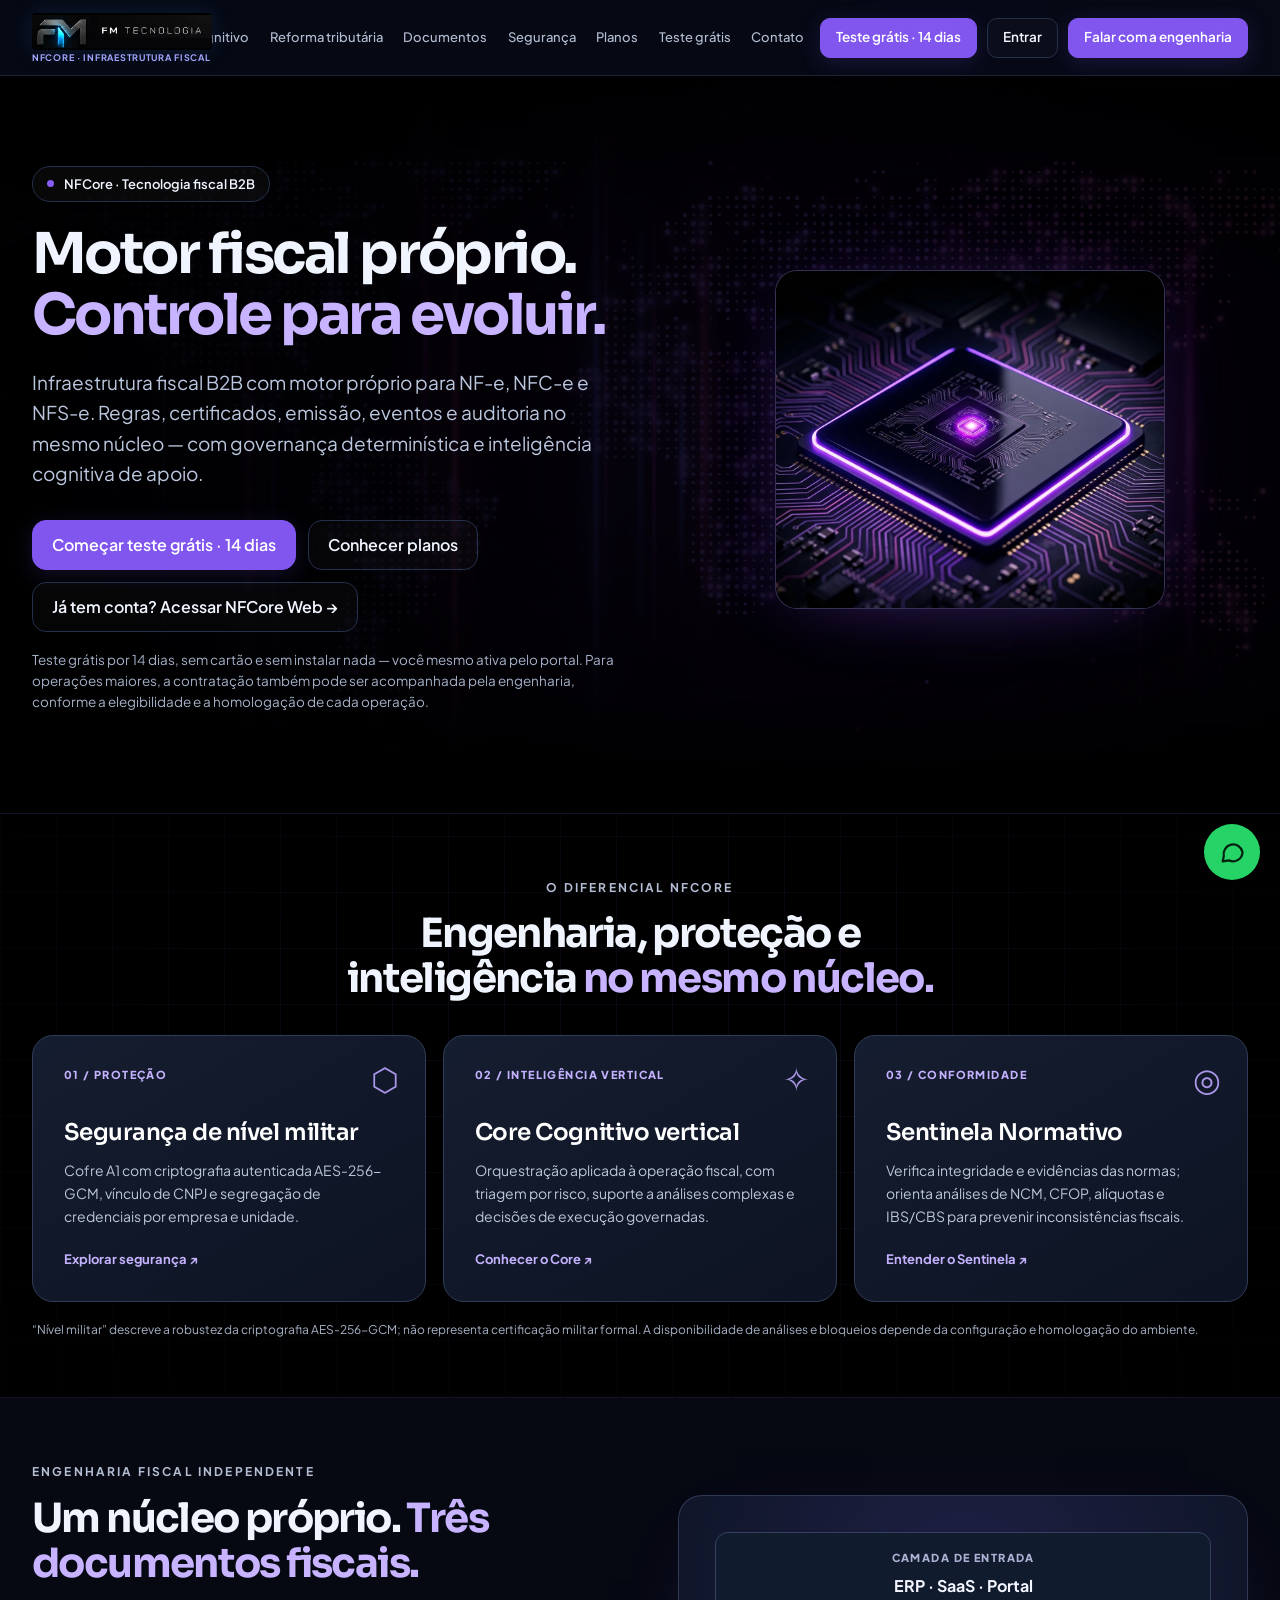
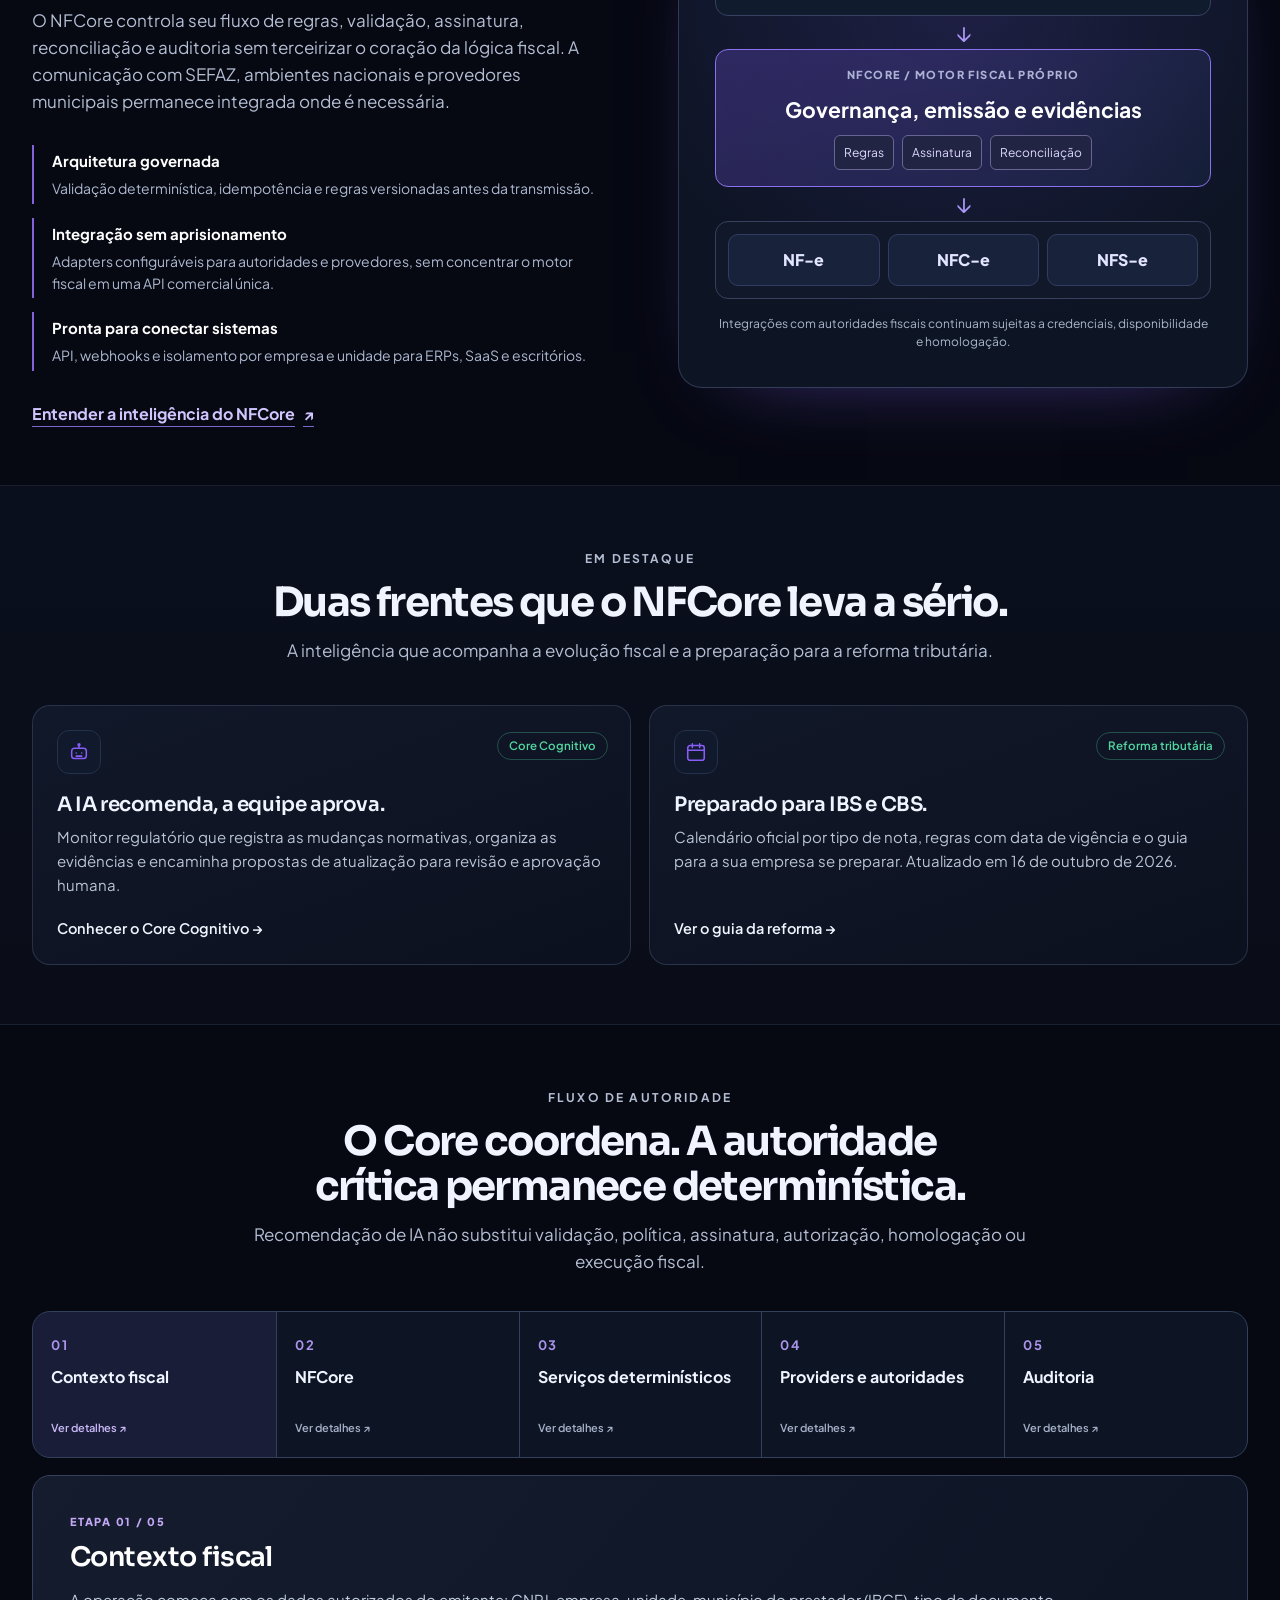
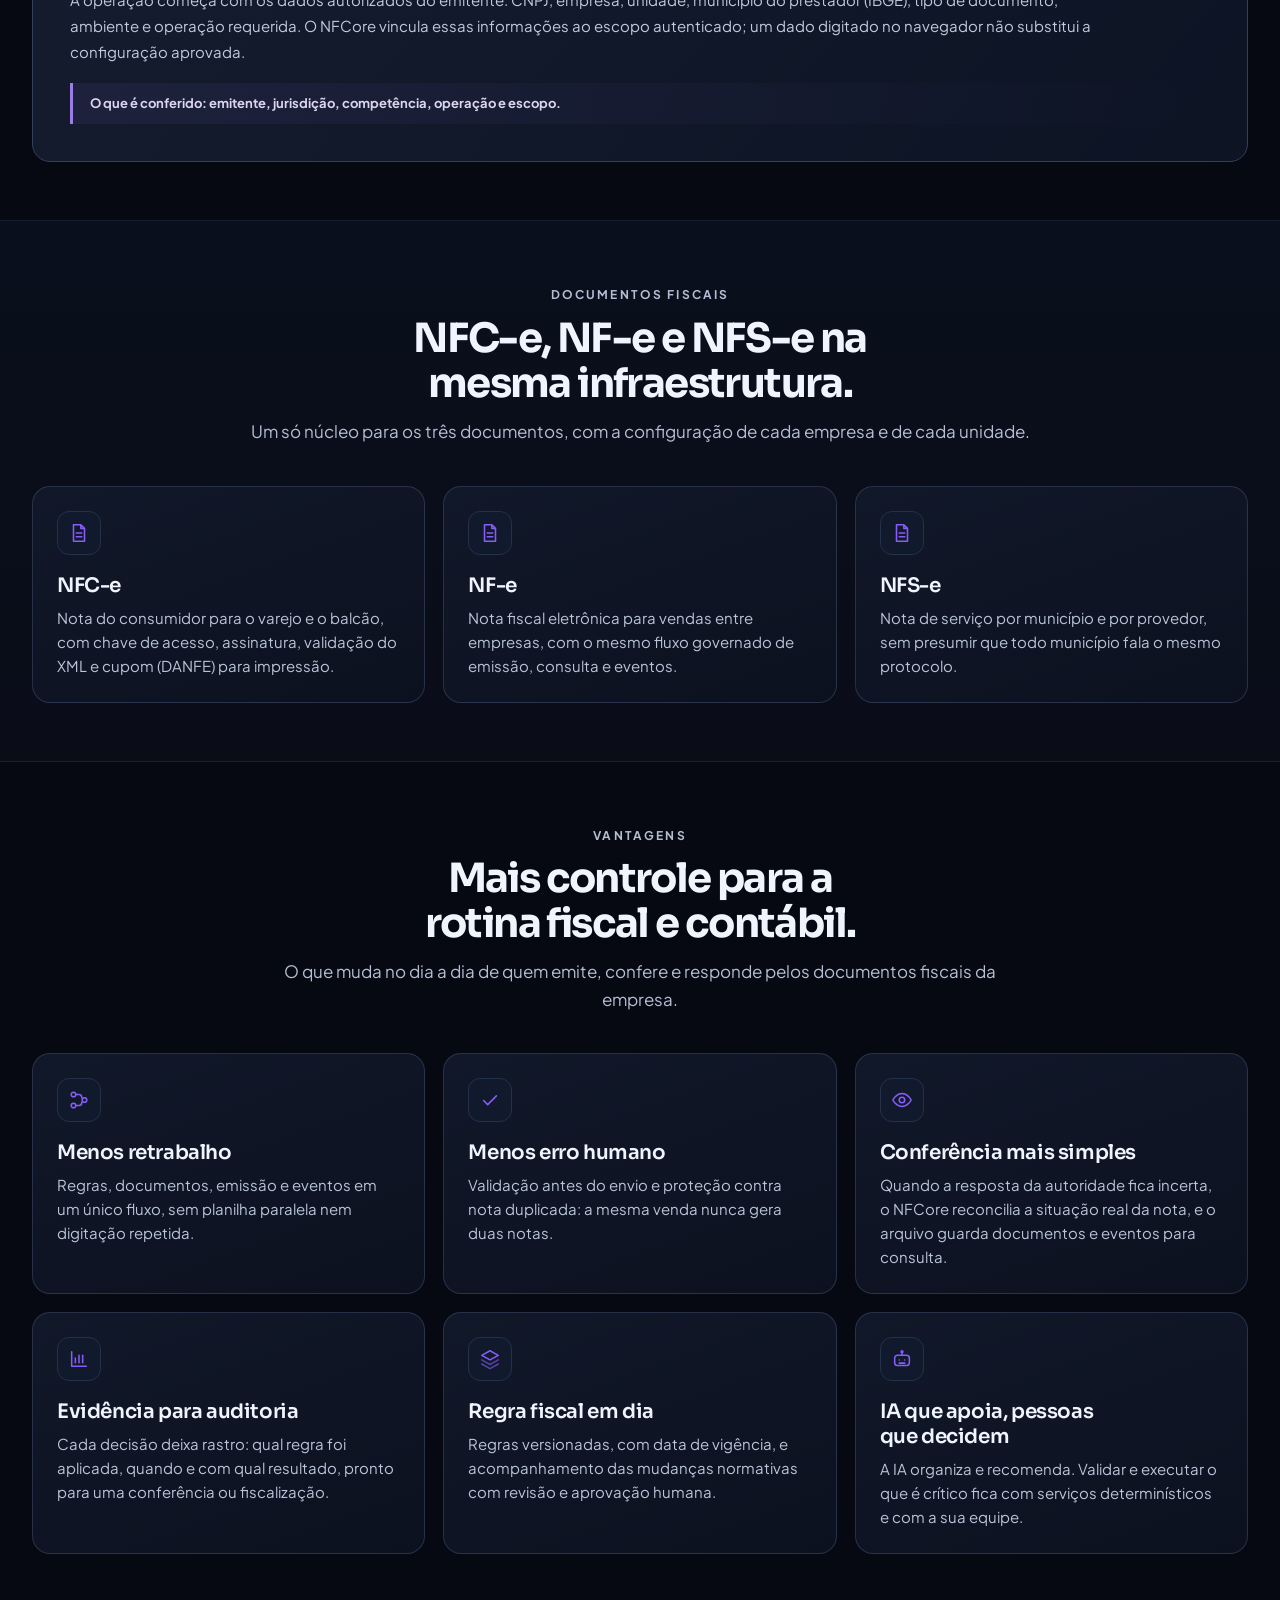
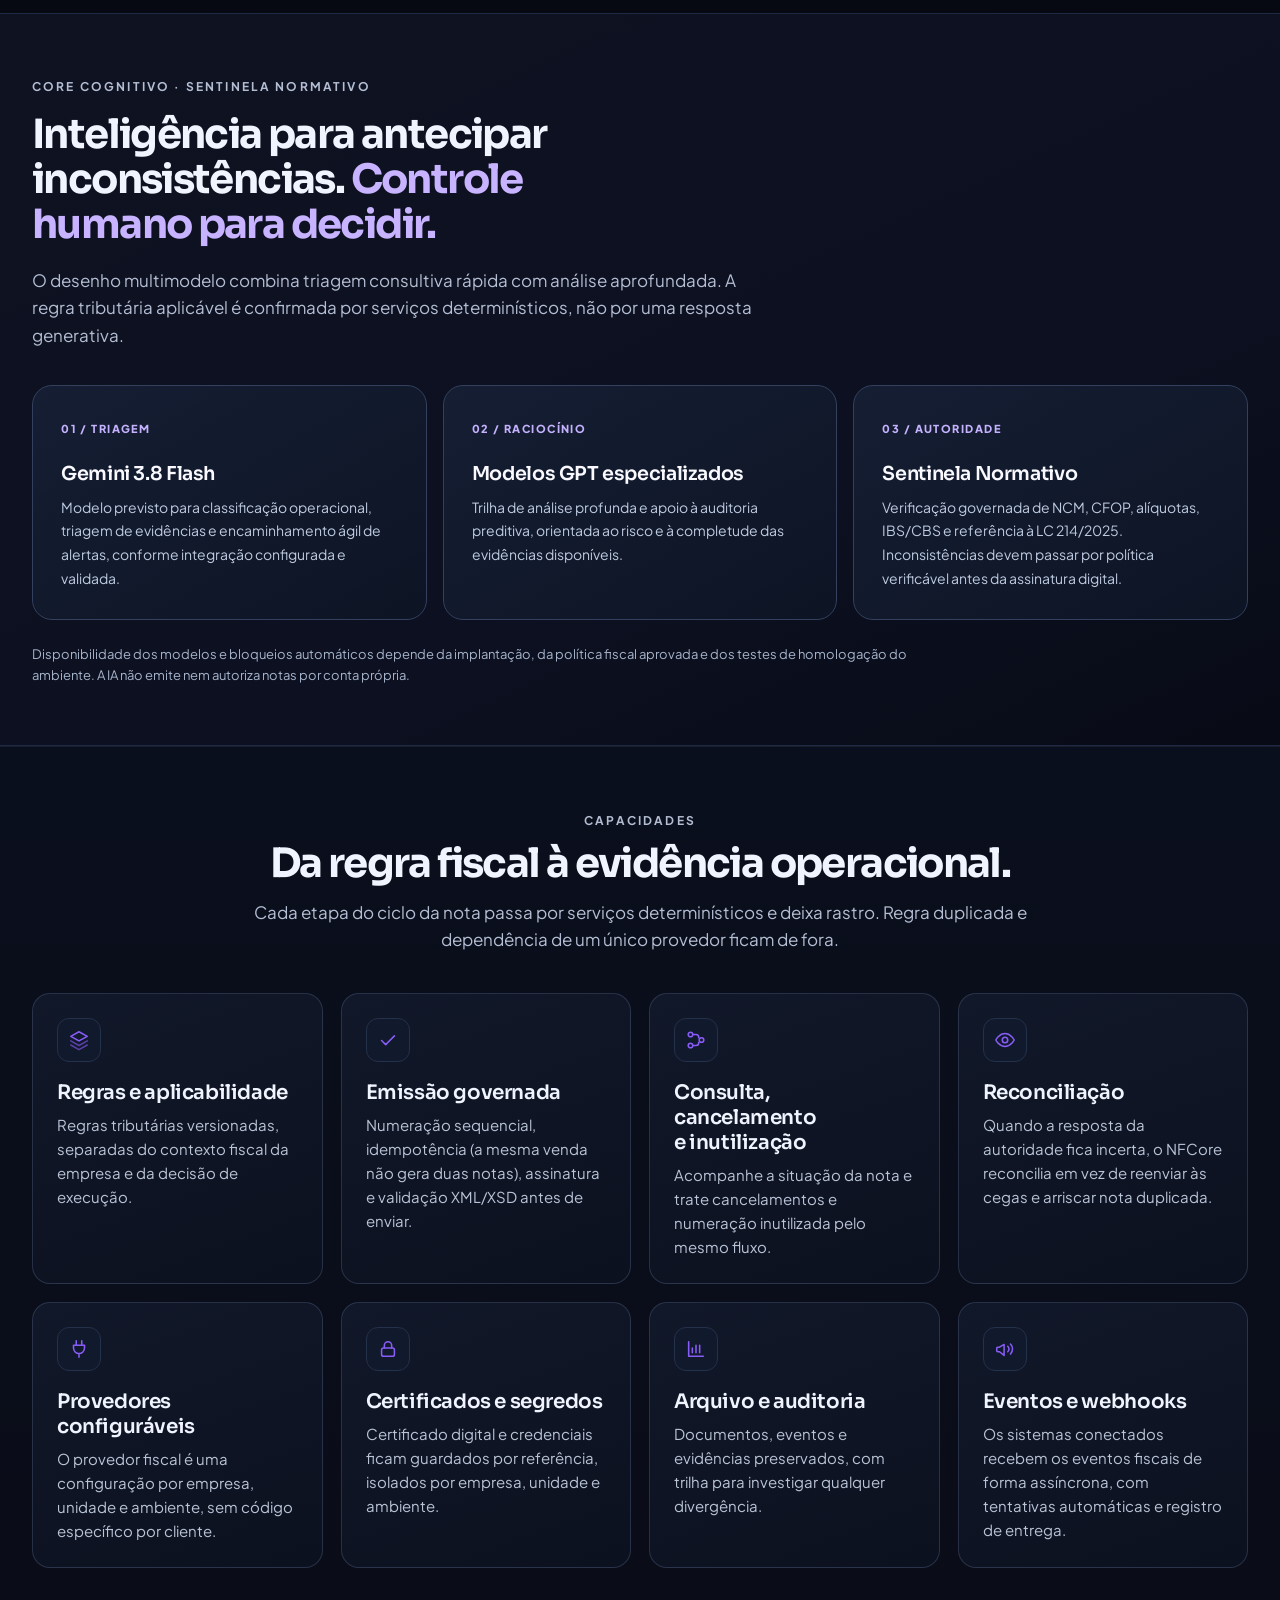
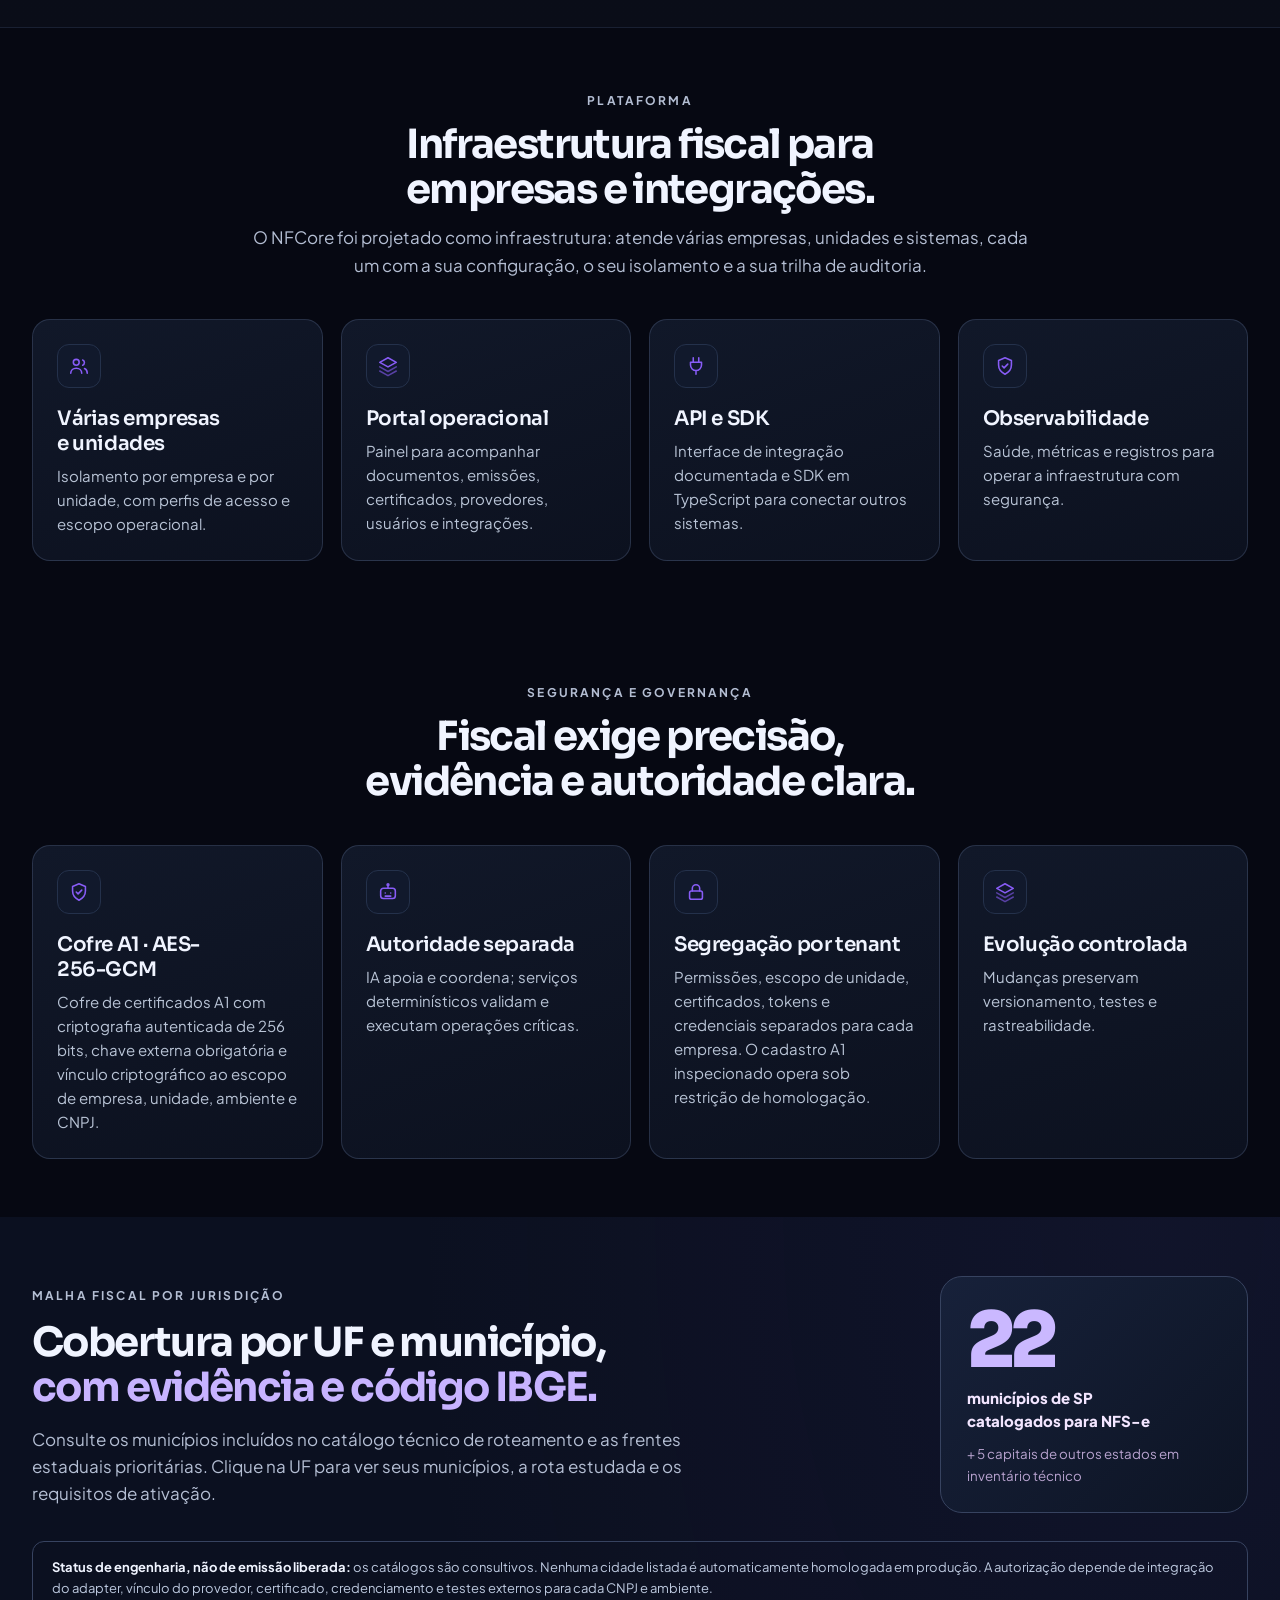
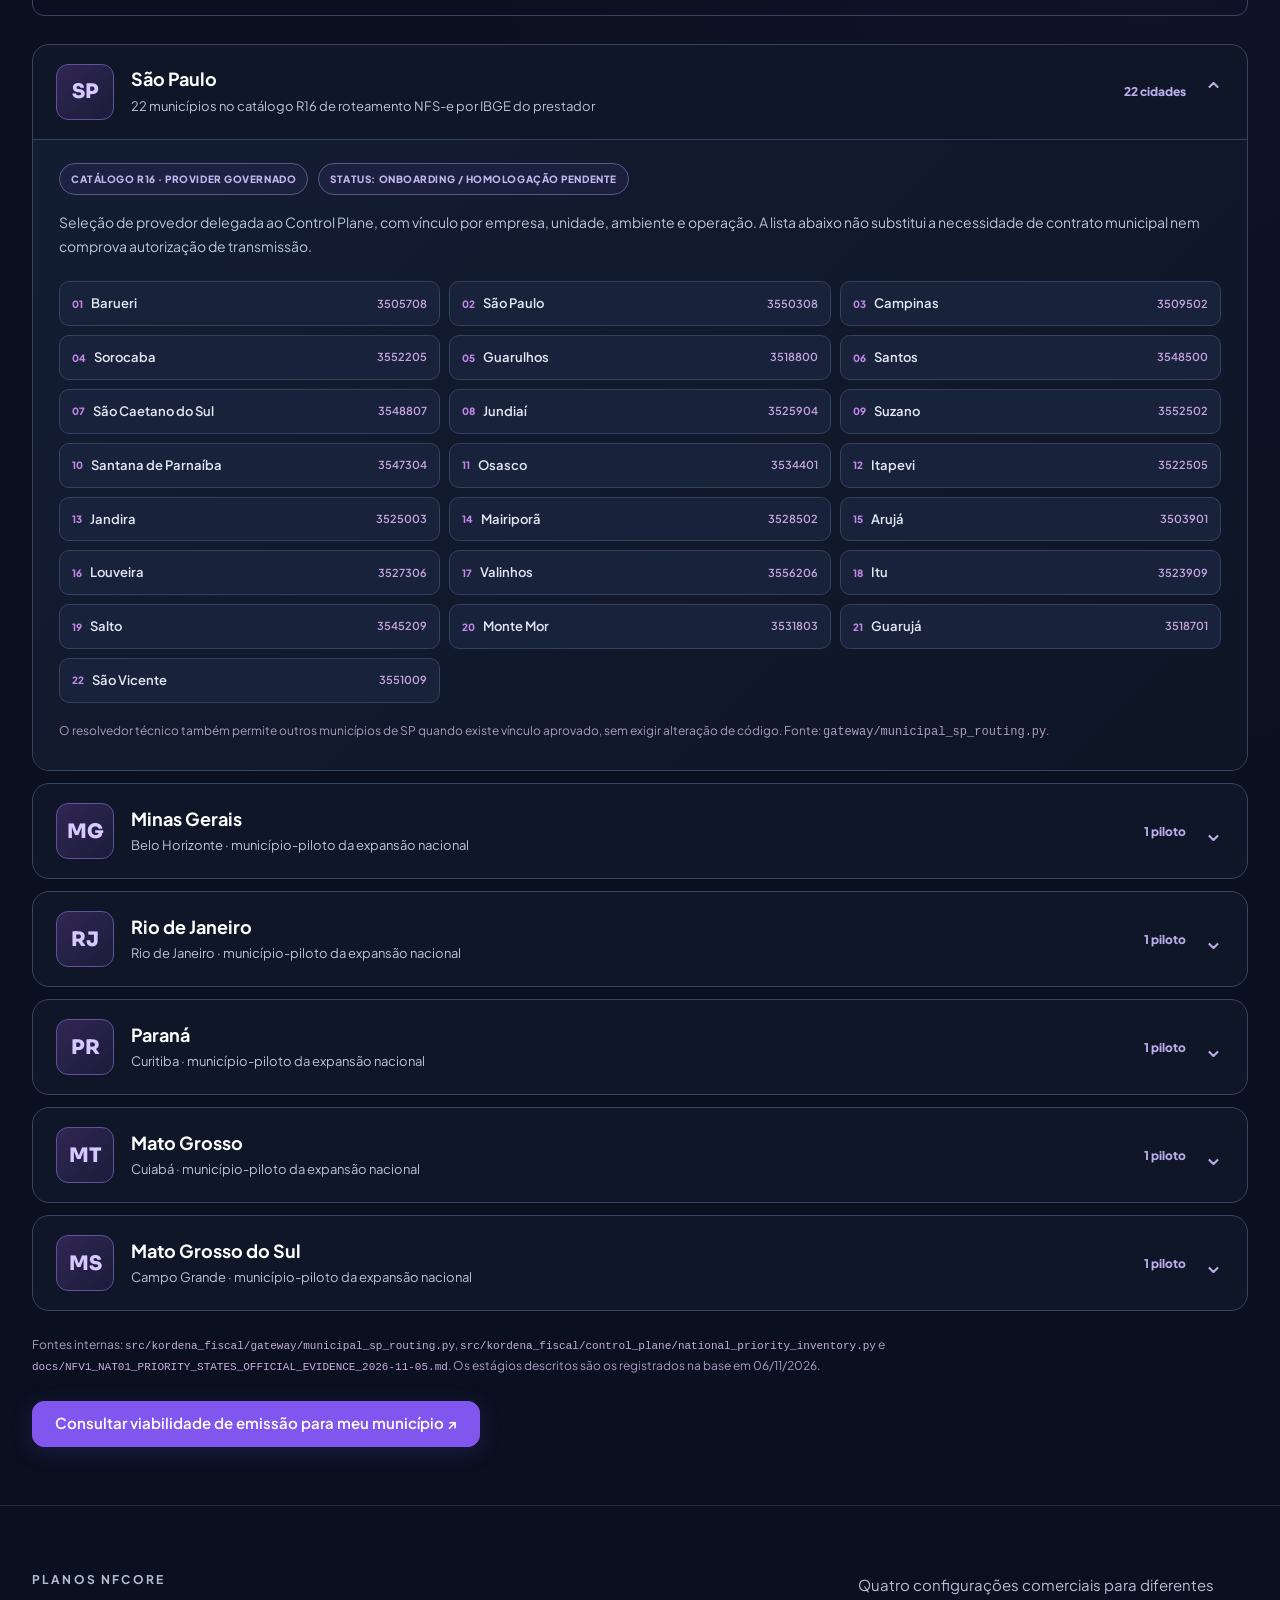
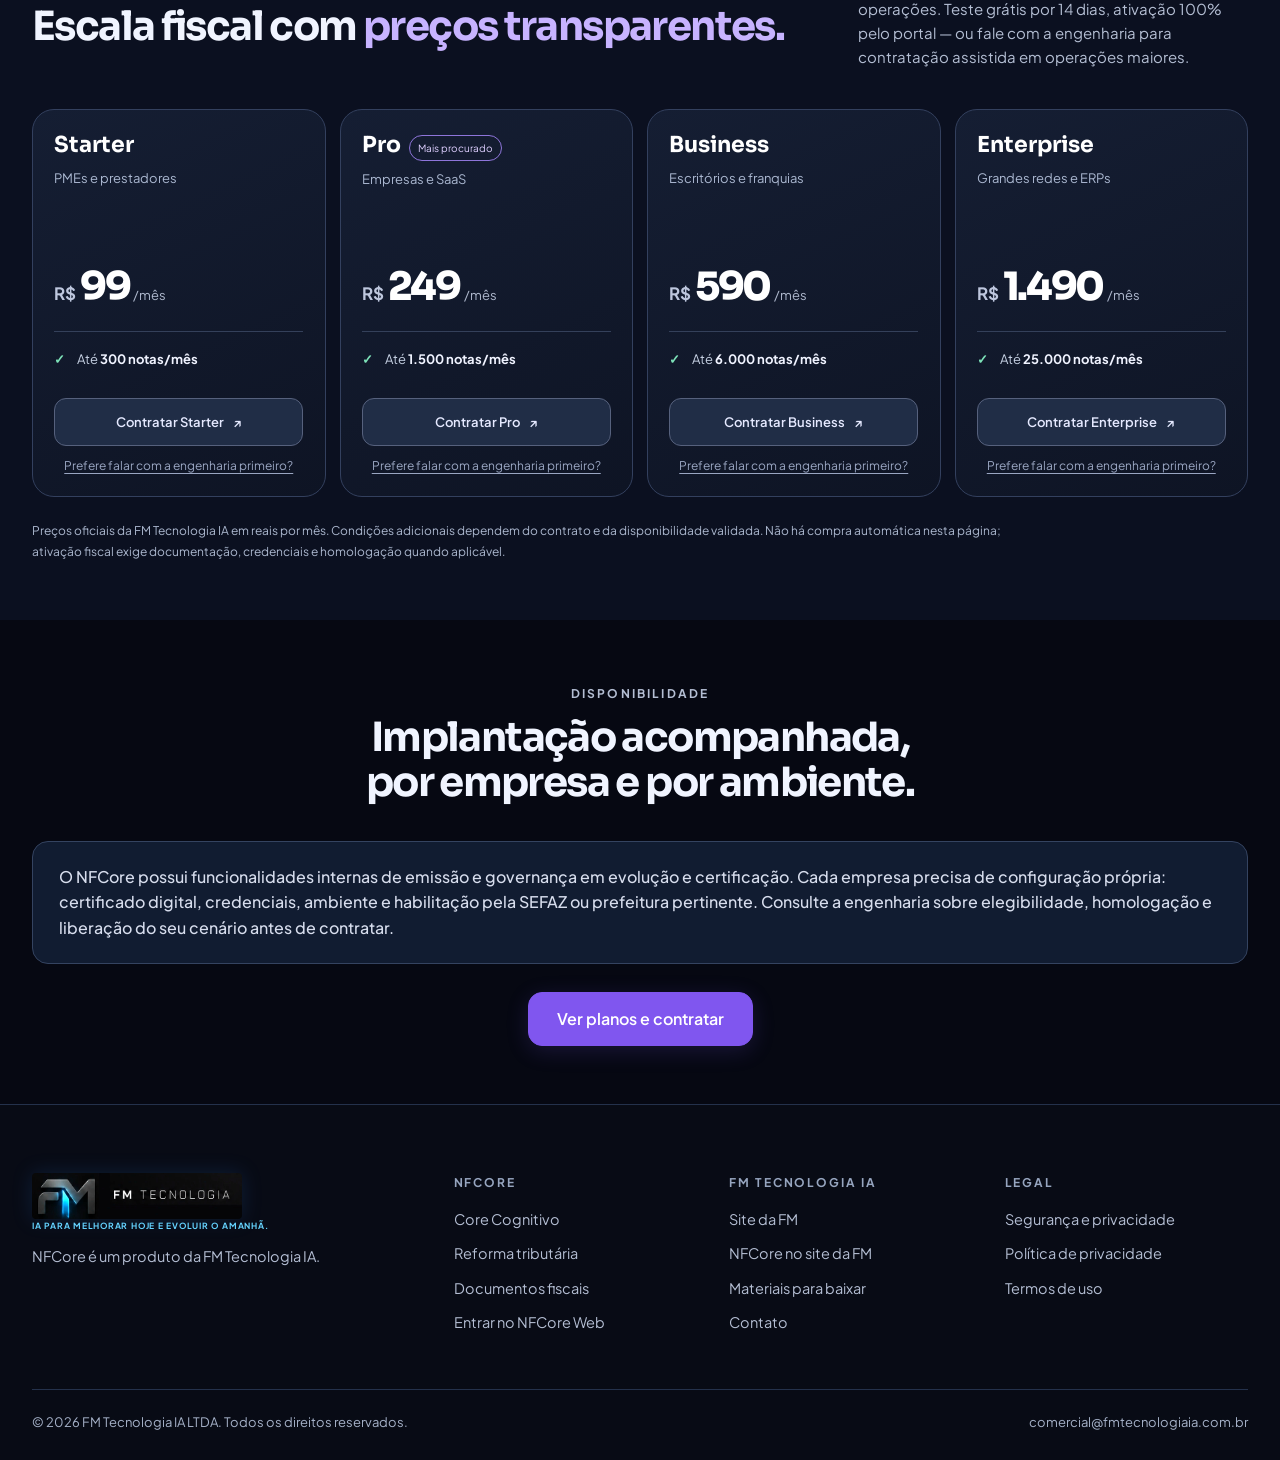
==== commit 9ed69a12: "fix: point plan CTAs and nav to the self-service 14-day trial The marketing site's only conversion p" ====
--- a/index.html
+++ b/index.html
@@ -1,14 +1,14 @@
 <!doctype html><html lang="pt-BR" data-p="nfcore"><head><meta charset="utf-8"><meta name="viewport" content="width=device-width,initial-scale=1"><title>NFCore — Motor fiscal próprio, IA governada e planos para empresas</title><meta name="description" content="NFCore: motor fiscal próprio para NF-e, NFC-e e NFS-e, Core Cognitivo e segurança multiempresa. Conheça os planos Starter, Pro, Business e Enterprise."><meta property="og:title" content="NFCore — Infraestrutura fiscal com Core Cognitivo e preparada para a reforma tributária"><meta property="og:description" content="NFCore reúne regras, emissão de NFC-e, NF-e e NFS-e, reconciliação e auditoria, com Core Cognitivo que acompanha a evolução fiscal e a reforma tributária, sempre com revisão humana."><meta property="og:type" content="website"><meta name="twitter:card" content="summary_large_image"><link rel="icon" type="image/png" href="assets/brand/fm/favicon.png">
 <link rel="preconnect" href="https://fonts.googleapis.com"><link rel="preconnect" href="https://fonts.gstatic.com" crossorigin><link href="https://fonts.googleapis.com/css2?family=Plus+Jakarta+Sans:wght@400;500;600;700&family=Sora:wght@500;600;700;800&display=swap" rel="stylesheet"><link rel="stylesheet" href="assets/site.css?v=7cc5dd1b"><link rel="stylesheet" href="assets/enterprise.css?v=20261106-palette"></head><body>
 <a class="skip" href="#conteudo">Pular para o conteúdo</a><header class="nav"><div class="wrap"><a class="brand" href="index.html"><span class="wm"><img src="assets/brand/fm/logo-fm.webp" width="626" height="114" alt="FM Tecnologia IA"><small>NFCore · Infraestrutura fiscal</small></span></a>
-<nav class="menu" id="menu" aria-label="Principal"><a href="core-cognitivo.html" class="">Core Cognitivo</a><a href="reforma-tributaria.html" class="">Reforma tributária</a><a href="index.html#documentos" class="">Documentos</a><a href="index.html#seguranca" class="">Segurança</a><a href="index.html#planos">Planos</a><a href="contato.html" class="">Contato</a></nav>
-<div class="nr"><a class="btn sm" href="https://app.nfcore.com.br/">Entrar</a><a class="btn sm k" href="https://wa.me/5511978350851?text=Ol%C3%A1!%20Conheci%20o%20NFCore%20pelo%20site%20e%20gostaria%20de%20falar%20com%20a%20engenharia%20sobre%20planos%20e%20implanta%C3%A7%C3%A3o." target="_blank" rel="noopener noreferrer">Falar com a engenharia</a><button class="burger" id="burger" aria-label="Abrir menu de navegação" aria-expanded="false" aria-controls="menu">☰</button></div>
+<nav class="menu" id="menu" aria-label="Principal"><a href="core-cognitivo.html" class="">Core Cognitivo</a><a href="reforma-tributaria.html" class="">Reforma tributária</a><a href="index.html#documentos" class="">Documentos</a><a href="index.html#seguranca" class="">Segurança</a><a href="index.html#planos">Planos</a><a href="https://app.nfcore.com.br/trial.html" class="">Teste grátis</a><a href="contato.html" class="">Contato</a></nav>
+<div class="nr"><a class="btn sm p" href="https://app.nfcore.com.br/trial.html">Teste grátis · 14 dias</a><a class="btn sm" href="https://app.nfcore.com.br/">Entrar</a><a class="btn sm k" href="https://wa.me/5511978350851?text=Ol%C3%A1!%20Conheci%20o%20NFCore%20pelo%20site%20e%20gostaria%20de%20falar%20com%20a%20engenharia%20sobre%20planos%20e%20implanta%C3%A7%C3%A3o." target="_blank" rel="noopener noreferrer">Falar com a engenharia</a><button class="burger" id="burger" aria-label="Abrir menu de navegação" aria-expanded="false" aria-controls="menu">☰</button></div>
 </div>
 </header>
 <main id="conteudo"><section class="phero"><div class="wrap"><div class="pg"><div><span class="eb"><i></i>NFCore · Tecnologia fiscal B2B</span><h1>Motor fiscal próprio.<br><span class="grad">Controle para evoluir.</span></h1>
 <p class="lead">Infraestrutura fiscal B2B com motor próprio para NF-e, NFC-e e NFS-e. Regras, certificados, emissão, eventos e auditoria no mesmo núcleo — com governança determinística e inteligência cognitiva de apoio.</p>
-<div class="b"><a class="btn p l" href="index.html#planos">Conhecer planos</a><a class="btn l" href="https://app.nfcore.com.br/">Já tem conta? Acessar NFCore Web →</a></div>
-<p class="note">Portal operacional disponível. A contratação e a ativação fiscal são acompanhadas pela engenharia, conforme a elegibilidade e a homologação de cada operação.</p>
+<div class="b"><a class="btn p l" href="https://app.nfcore.com.br/trial.html">Começar teste grátis · 14 dias</a><a class="btn l" href="index.html#planos">Conhecer planos</a><a class="btn l" href="https://app.nfcore.com.br/">Já tem conta? Acessar NFCore Web →</a></div>
+<p class="note">Teste grátis por 14 dias, sem cartão e sem instalar nada — você mesmo ativa pelo portal. Para operações maiores, a contratação também pode ser acompanhada pela engenharia, conforme a elegibilidade e a homologação de cada operação.</p>
 
 </div>
 <div class="vis"><figure class="dg chip-visual"><img src="assets/img/nfcore/chip.webp" alt="Ilustração do núcleo tecnológico do NFCore em placa de circuitos"></figure>
@@ -284,12 +284,12 @@
 </div>
 </section>
 <section class="sec enterprise-section pricing-section" id="planos" aria-labelledby="pricing-title">
- <div class="wrap"><div class="pricing-intro"><div><span class="kick">Planos NFCore</span><h2 id="pricing-title">Escala fiscal com <span class="grad">preços transparentes.</span></h2></div><p class="sub">Quatro configurações comerciais para diferentes operações. Fale diretamente com a engenharia para contratação assistida e validação técnica.</p></div>
+ <div class="wrap"><div class="pricing-intro"><div><span class="kick">Planos NFCore</span><h2 id="pricing-title">Escala fiscal com <span class="grad">preços transparentes.</span></h2></div><p class="sub">Quatro configurações comerciais para diferentes operações. Teste grátis por 14 dias, ativação 100% pelo portal — ou fale com a engenharia para contratação assistida em operações maiores.</p></div>
  <div class="pricing-grid">
-  <article class="price-card"><div class="price-heading"><span class="price-type">Starter</span><p>PMEs e prestadores</p></div><div class="price"><span>R$</span><strong>99</strong><small>/mês</small></div><ul><li>Até <b>300 notas/mês</b></li></ul><a class="btn plan-btn" href="https://wa.me/5511978350851?text=Ol%C3%A1!%20Tenho%20interesse%20no%20plano%20Starter%20%E2%80%94%20R%24%2099%2Fm%C3%AAs%20do%20NFCore.%20Gostaria%20de%20conhecer%20as%20condi%C3%A7%C3%B5es%20de%20contrata%C3%A7%C3%A3o%2C%20ativa%C3%A7%C3%A3o%20e%20implanta%C3%A7%C3%A3o." target="_blank" rel="noopener noreferrer">Contratar Starter <span aria-hidden="true">↗</span></a></article>
-  <article class="price-card highlighted"><div class="price-heading"><span class="price-type">Pro</span><span class="plan-flag">Mais procurado</span><p>Empresas e SaaS</p></div><div class="price"><span>R$</span><strong>249</strong><small>/mês</small></div><ul><li>Até <b>1.500 notas/mês</b></li></ul><a class="btn plan-btn primary" href="https://wa.me/5511978350851?text=Ol%C3%A1!%20Tenho%20interesse%20no%20plano%20Pro%20%E2%80%94%20R%24%20249%2Fm%C3%AAs%20do%20NFCore.%20Gostaria%20de%20conhecer%20as%20condi%C3%A7%C3%B5es%20de%20contrata%C3%A7%C3%A3o%2C%20ativa%C3%A7%C3%A3o%20e%20implanta%C3%A7%C3%A3o." target="_blank" rel="noopener noreferrer">Contratar Pro <span aria-hidden="true">↗</span></a></article>
-  <article class="price-card"><div class="price-heading"><span class="price-type">Business</span><p>Escritórios e franquias</p></div><div class="price"><span>R$</span><strong>590</strong><small>/mês</small></div><ul><li>Até <b>6.000 notas/mês</b></li></ul><a class="btn plan-btn" href="https://wa.me/5511978350851?text=Ol%C3%A1!%20Tenho%20interesse%20no%20plano%20Business%20%E2%80%94%20R%24%20590%2Fm%C3%AAs%20do%20NFCore.%20Gostaria%20de%20conhecer%20as%20condi%C3%A7%C3%B5es%20de%20contrata%C3%A7%C3%A3o%2C%20ativa%C3%A7%C3%A3o%20e%20implanta%C3%A7%C3%A3o." target="_blank" rel="noopener noreferrer">Contratar Business <span aria-hidden="true">↗</span></a></article>
-  <article class="price-card"><div class="price-heading"><span class="price-type">Enterprise</span><p>Grandes redes e ERPs</p></div><div class="price"><span>R$</span><strong>1.490</strong><small>/mês</small></div><ul><li>Até <b>25.000 notas/mês</b></li></ul><a class="btn plan-btn" href="https://wa.me/5511978350851?text=Ol%C3%A1!%20Tenho%20interesse%20no%20plano%20Enterprise%20%E2%80%94%20R%24%201.490%2Fm%C3%AAs%20do%20NFCore.%20Gostaria%20de%20conhecer%20as%20condi%C3%A7%C3%B5es%20de%20contrata%C3%A7%C3%A3o%2C%20ativa%C3%A7%C3%A3o%20e%20implanta%C3%A7%C3%A3o." target="_blank" rel="noopener noreferrer">Contratar Enterprise <span aria-hidden="true">↗</span></a></article>
+  <article class="price-card"><div class="price-heading"><span class="price-type">Starter</span><p>PMEs e prestadores</p></div><div class="price"><span>R$</span><strong>99</strong><small>/mês</small></div><ul><li>Até <b>300 notas/mês</b></li></ul><a class="btn plan-btn" href="https://app.nfcore.com.br/trial.html">Contratar Starter <span aria-hidden="true">↗</span></a><a class="plan-assisted" href="https://wa.me/5511978350851?text=Ol%C3%A1!%20Tenho%20interesse%20no%20plano%20Starter%20%E2%80%94%20R%24%2099%2Fm%C3%AAs%20do%20NFCore.%20Gostaria%20de%20conhecer%20as%20condi%C3%A7%C3%B5es%20de%20contrata%C3%A7%C3%A3o%2C%20ativa%C3%A7%C3%A3o%20e%20implanta%C3%A7%C3%A3o." target="_blank" rel="noopener noreferrer">Prefere falar com a engenharia primeiro?</a></article>
+  <article class="price-card highlighted"><div class="price-heading"><span class="price-type">Pro</span><span class="plan-flag">Mais procurado</span><p>Empresas e SaaS</p></div><div class="price"><span>R$</span><strong>249</strong><small>/mês</small></div><ul><li>Até <b>1.500 notas/mês</b></li></ul><a class="btn plan-btn primary" href="https://app.nfcore.com.br/trial.html">Contratar Pro <span aria-hidden="true">↗</span></a><a class="plan-assisted" href="https://wa.me/5511978350851?text=Ol%C3%A1!%20Tenho%20interesse%20no%20plano%20Pro%20%E2%80%94%20R%24%20249%2Fm%C3%AAs%20do%20NFCore.%20Gostaria%20de%20conhecer%20as%20condi%C3%A7%C3%B5es%20de%20contrata%C3%A7%C3%A3o%2C%20ativa%C3%A7%C3%A3o%20e%20implanta%C3%A7%C3%A3o." target="_blank" rel="noopener noreferrer">Prefere falar com a engenharia primeiro?</a></article>
+  <article class="price-card"><div class="price-heading"><span class="price-type">Business</span><p>Escritórios e franquias</p></div><div class="price"><span>R$</span><strong>590</strong><small>/mês</small></div><ul><li>Até <b>6.000 notas/mês</b></li></ul><a class="btn plan-btn" href="https://app.nfcore.com.br/trial.html">Contratar Business <span aria-hidden="true">↗</span></a><a class="plan-assisted" href="https://wa.me/5511978350851?text=Ol%C3%A1!%20Tenho%20interesse%20no%20plano%20Business%20%E2%80%94%20R%24%20590%2Fm%C3%AAs%20do%20NFCore.%20Gostaria%20de%20conhecer%20as%20condi%C3%A7%C3%B5es%20de%20contrata%C3%A7%C3%A3o%2C%20ativa%C3%A7%C3%A3o%20e%20implanta%C3%A7%C3%A3o." target="_blank" rel="noopener noreferrer">Prefere falar com a engenharia primeiro?</a></article>
+  <article class="price-card"><div class="price-heading"><span class="price-type">Enterprise</span><p>Grandes redes e ERPs</p></div><div class="price"><span>R$</span><strong>1.490</strong><small>/mês</small></div><ul><li>Até <b>25.000 notas/mês</b></li></ul><a class="btn plan-btn" href="https://app.nfcore.com.br/trial.html">Contratar Enterprise <span aria-hidden="true">↗</span></a><a class="plan-assisted" href="https://wa.me/5511978350851?text=Ol%C3%A1!%20Tenho%20interesse%20no%20plano%20Enterprise%20%E2%80%94%20R%24%201.490%2Fm%C3%AAs%20do%20NFCore.%20Gostaria%20de%20conhecer%20as%20condi%C3%A7%C3%B5es%20de%20contrata%C3%A7%C3%A3o%2C%20ativa%C3%A7%C3%A3o%20e%20implanta%C3%A7%C3%A3o." target="_blank" rel="noopener noreferrer">Prefere falar com a engenharia primeiro?</a></article>
  </div>
  <p class="pricing-fineprint">Preços oficiais da FM Tecnologia IA em reais por mês. Condições adicionais dependem do contrato e da disponibilidade validada. Não há compra automática nesta página; ativação fiscal exige documentação, credenciais e homologação quando aplicável.</p>
  </div>
--- a/assets/enterprise.css
+++ b/assets/enterprise.css
@@ -131,6 +131,8 @@
 .price-card .plan-btn{margin-top:auto;width:100%;height:auto;min-height:48px;padding:12px 10px;color:#e5e9ff;border-color:#56617d;background:#202d46;font-size:13px}
 .price-card .plan-btn.primary{background:#8560f1;color:#fff;border-color:#8560f1}
 .price-card .plan-btn:hover{filter:brightness(1.15)}
+.price-card .plan-assisted{display:block;margin-top:10px;text-align:center;font-size:12px;color:#9aa6c2;text-decoration:underline;text-underline-offset:3px}
+.price-card .plan-assisted:hover{color:#c6d1e3}
 .pricing-fineprint{font-size:12px;line-height:1.7;color:#abb7ce;max-width:1000px;margin-top:24px}
 html[data-p=nfcore] #planos,html[data-p=nfcore] #cobertura{scroll-margin-top:96px}
 html[data-p=nfcore] .notice{background:#111c31;border-color:#344360;color:#d7dded}
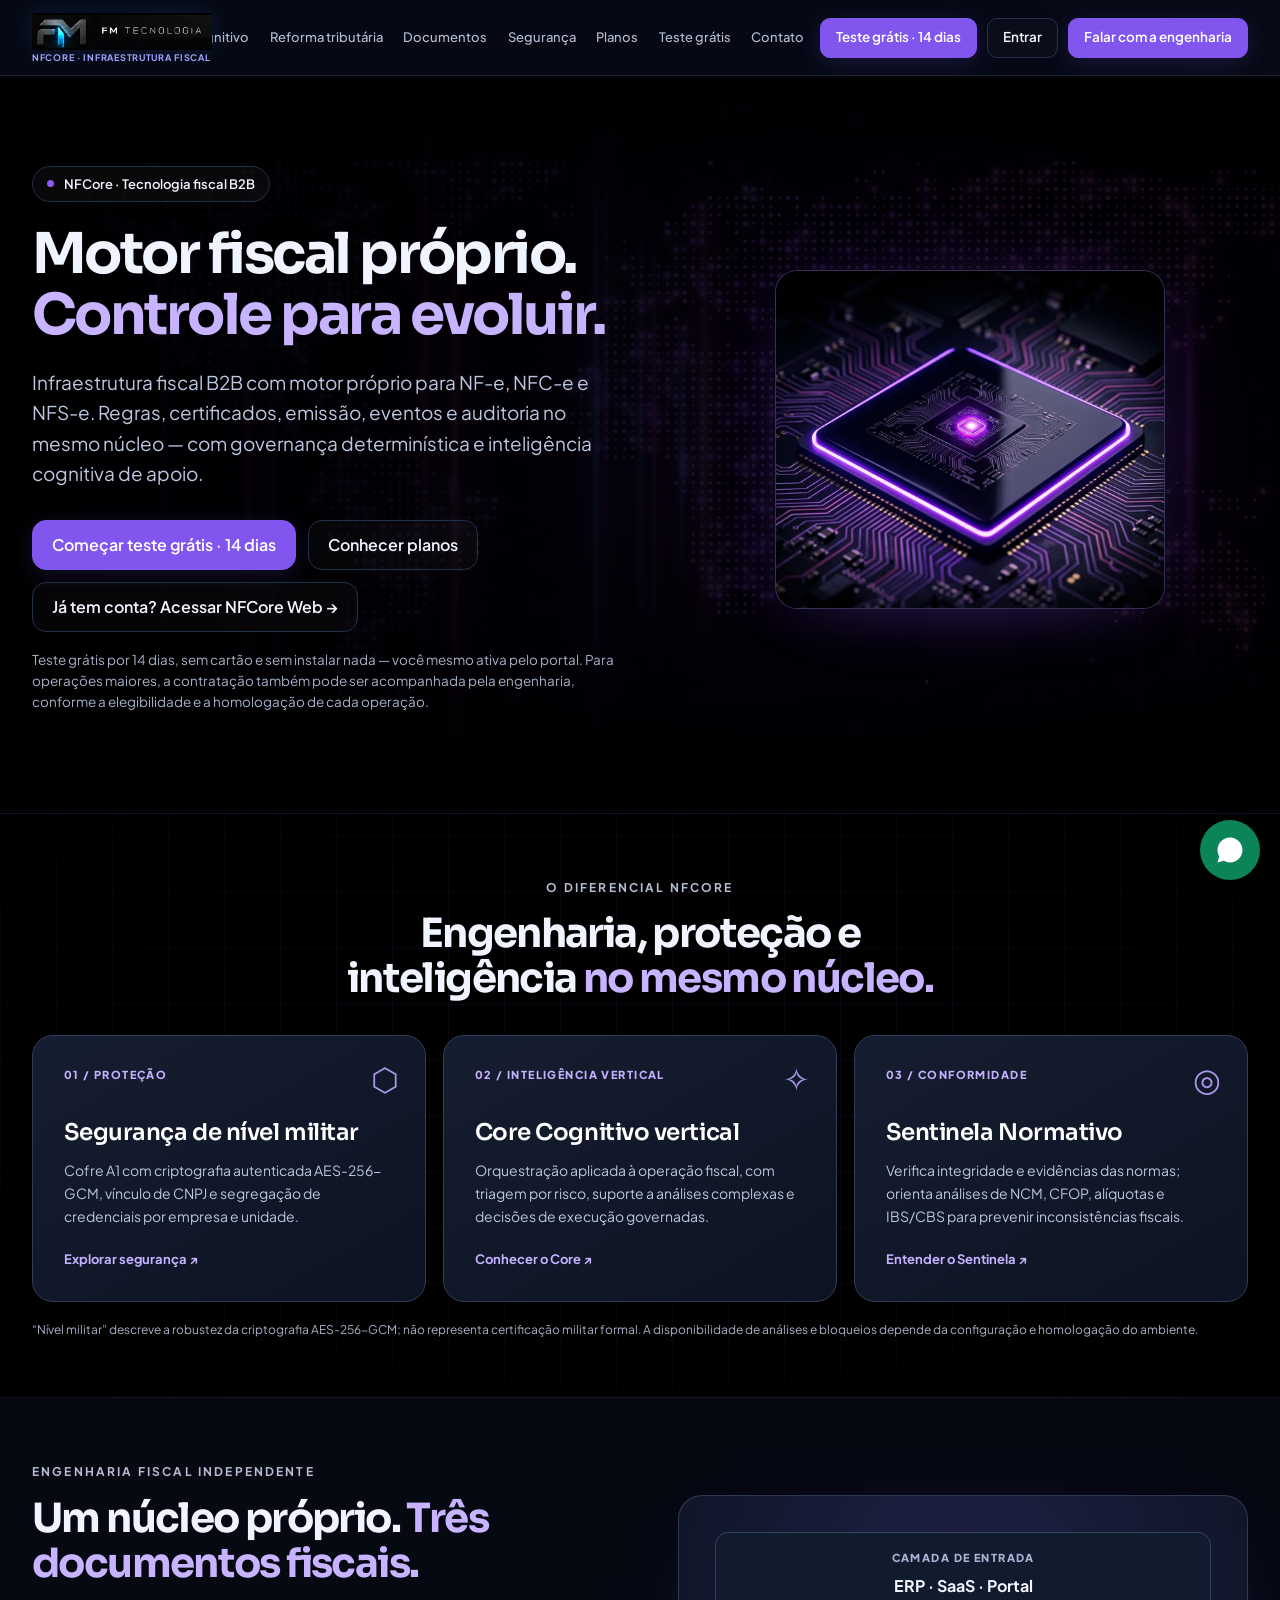
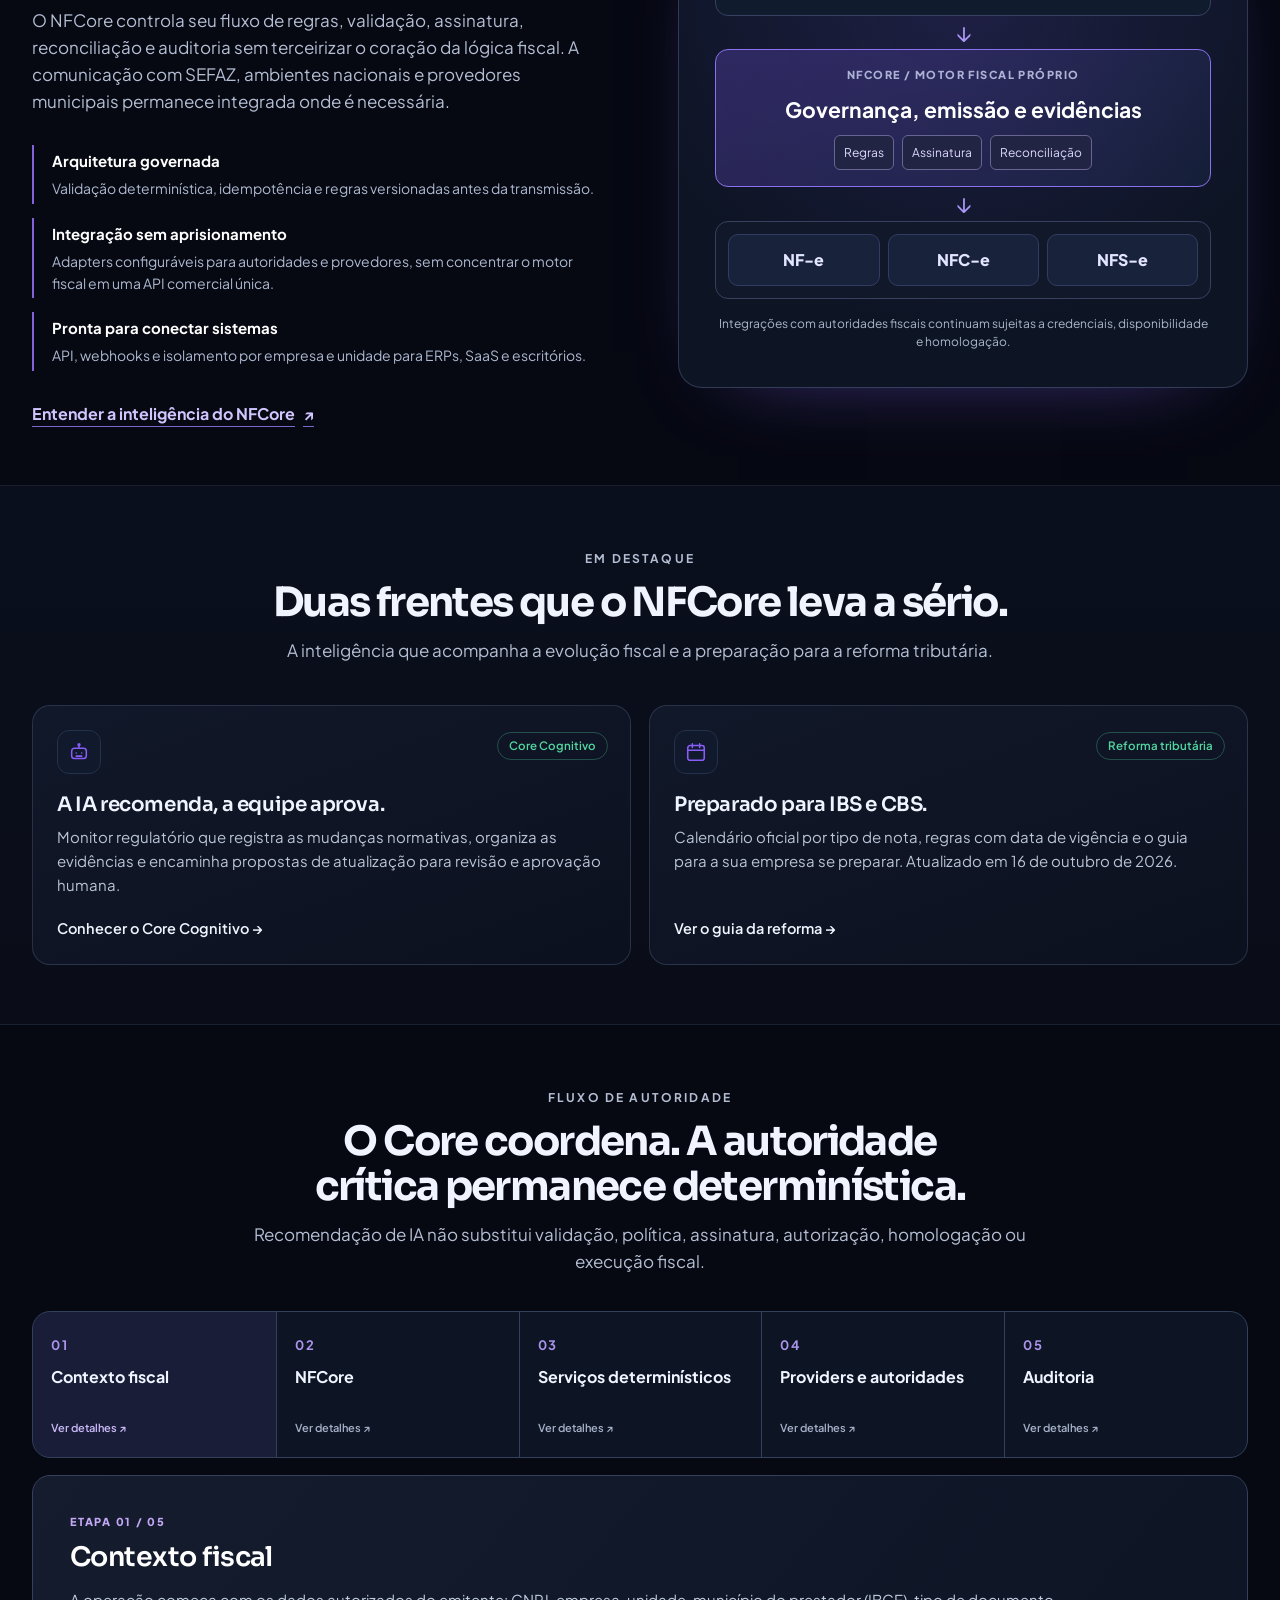
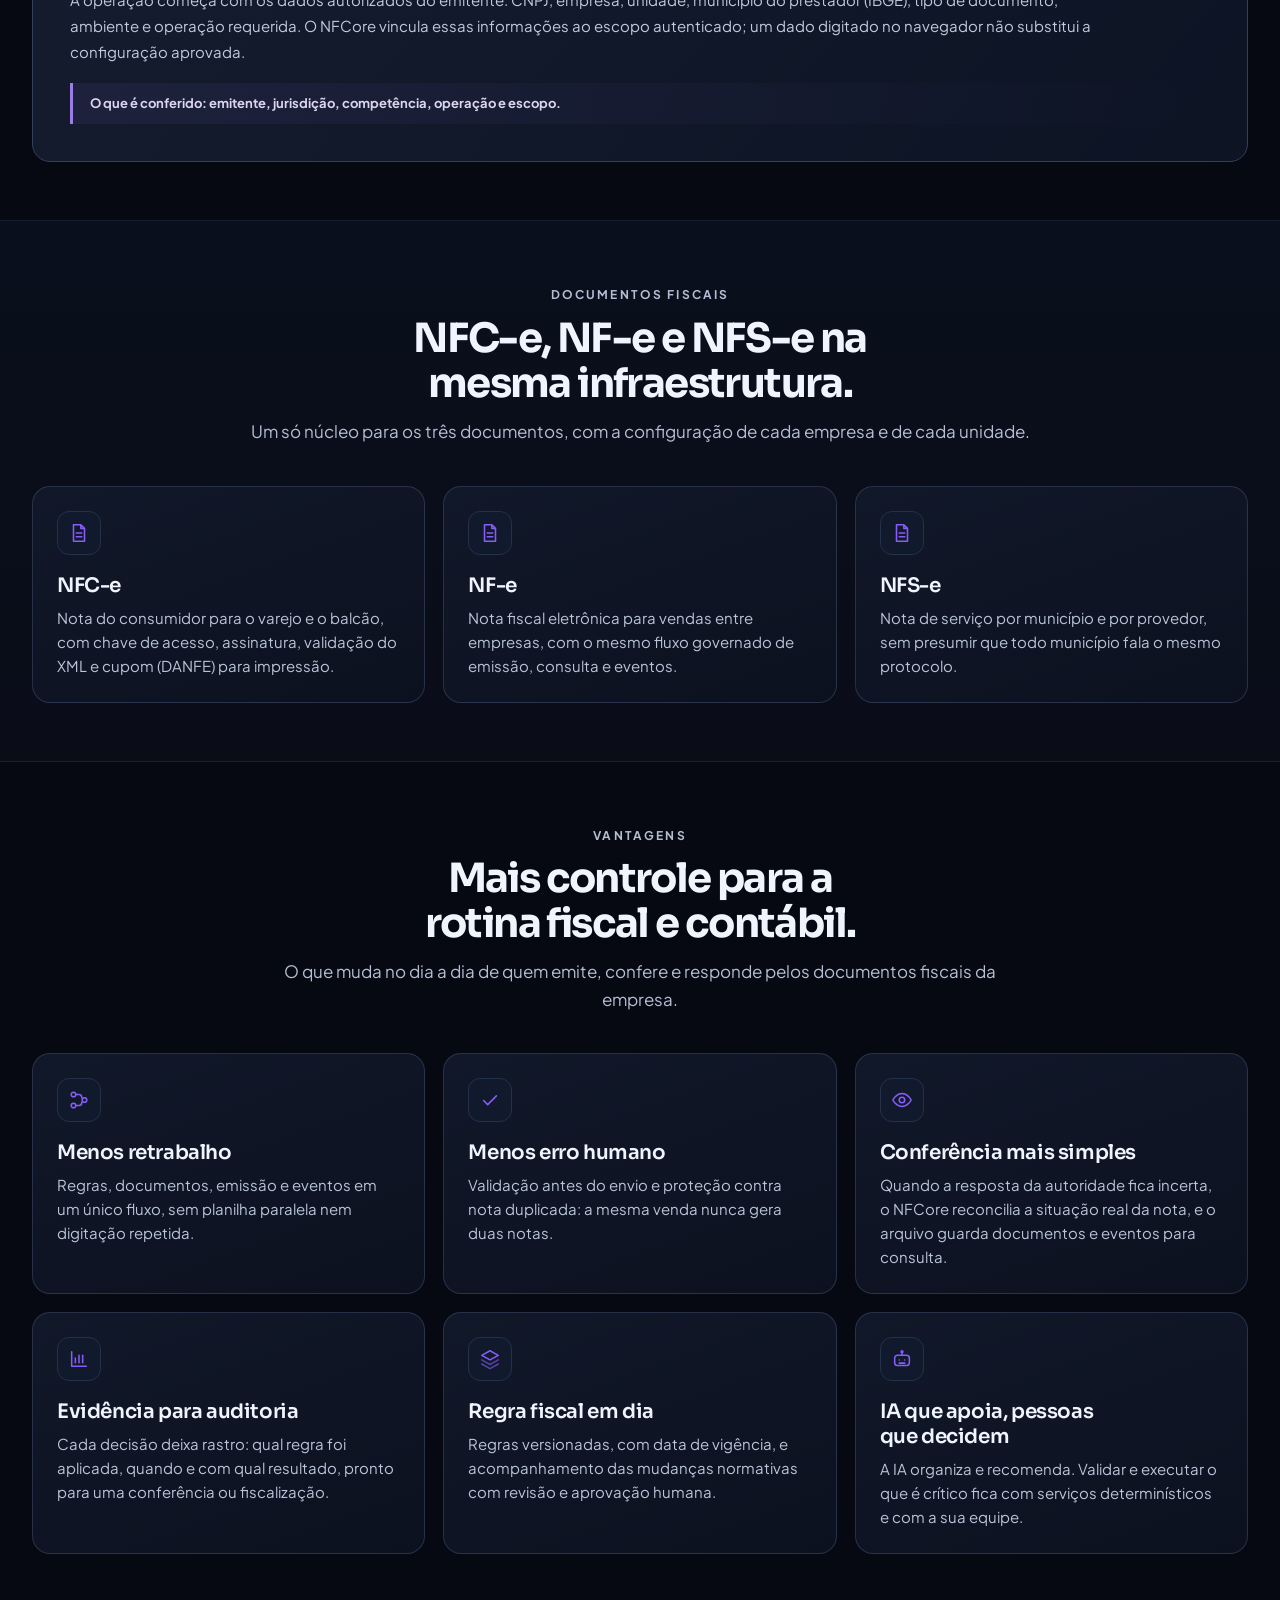
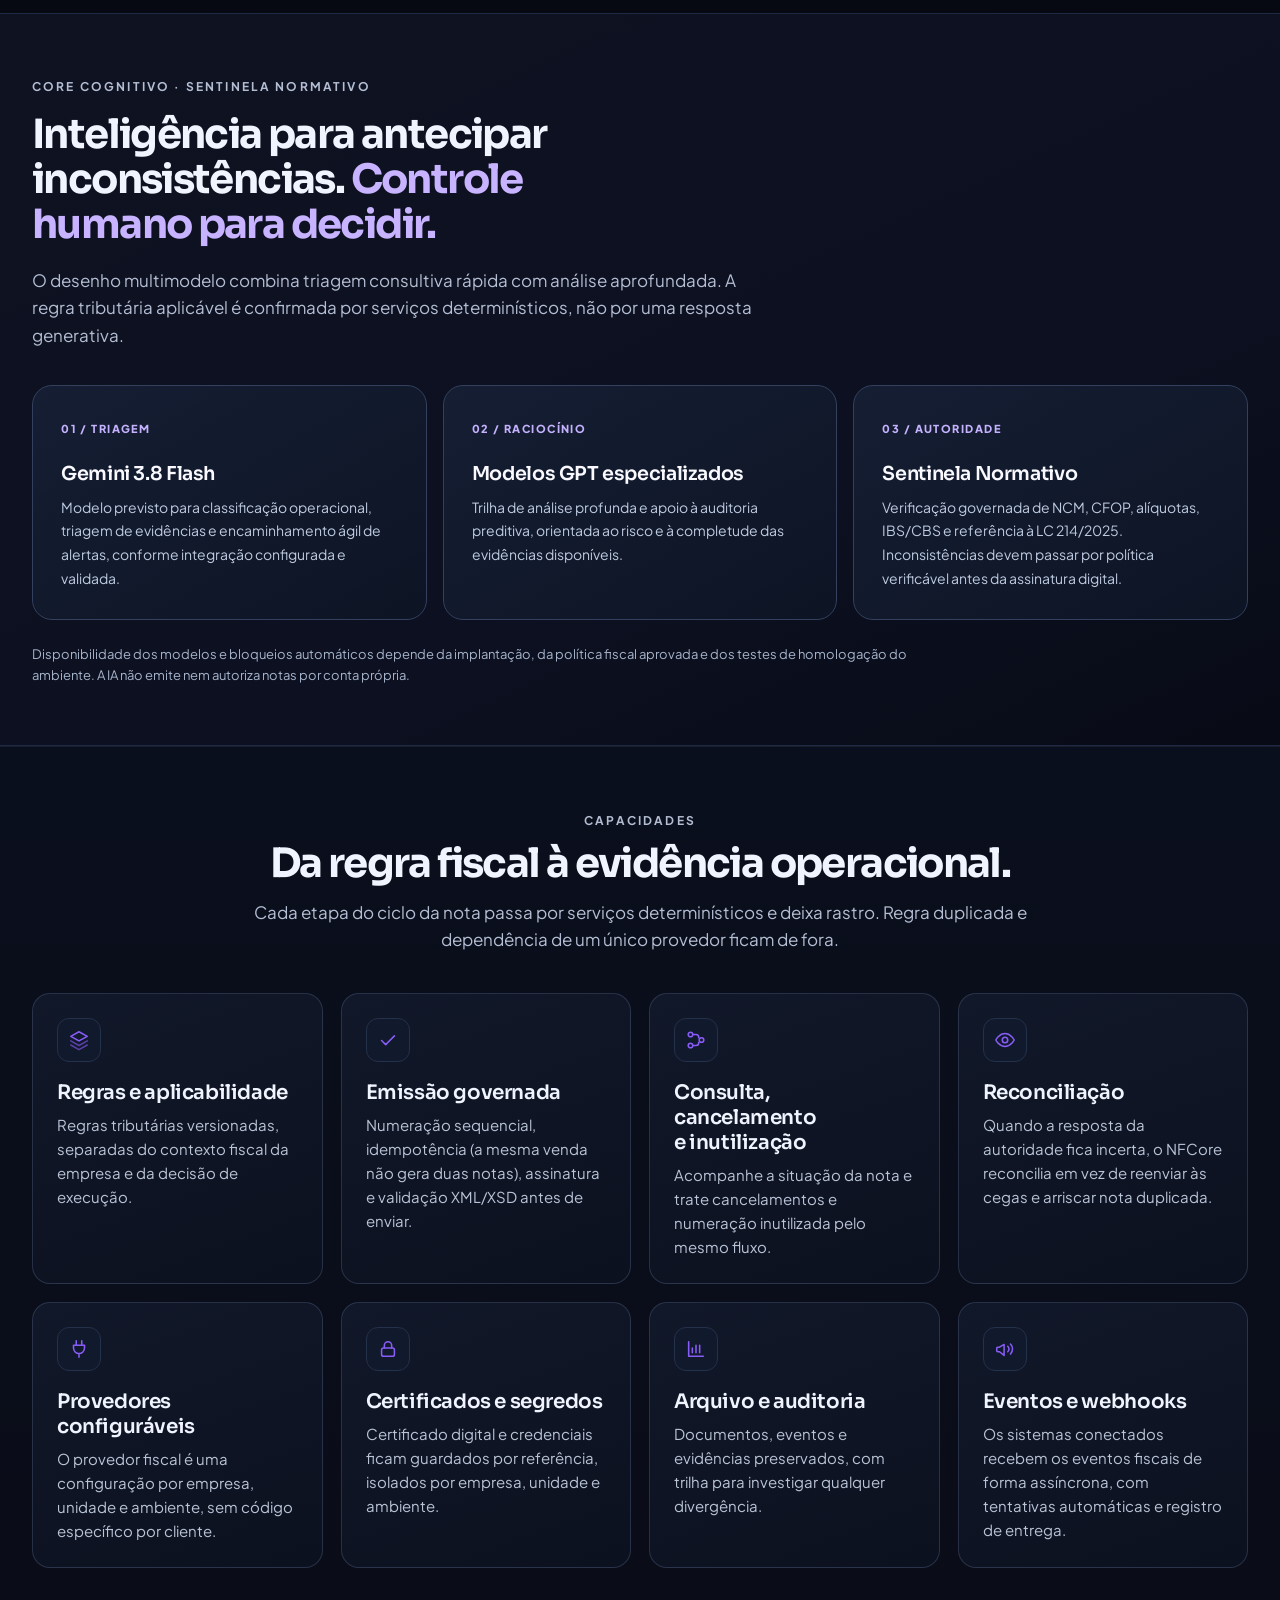
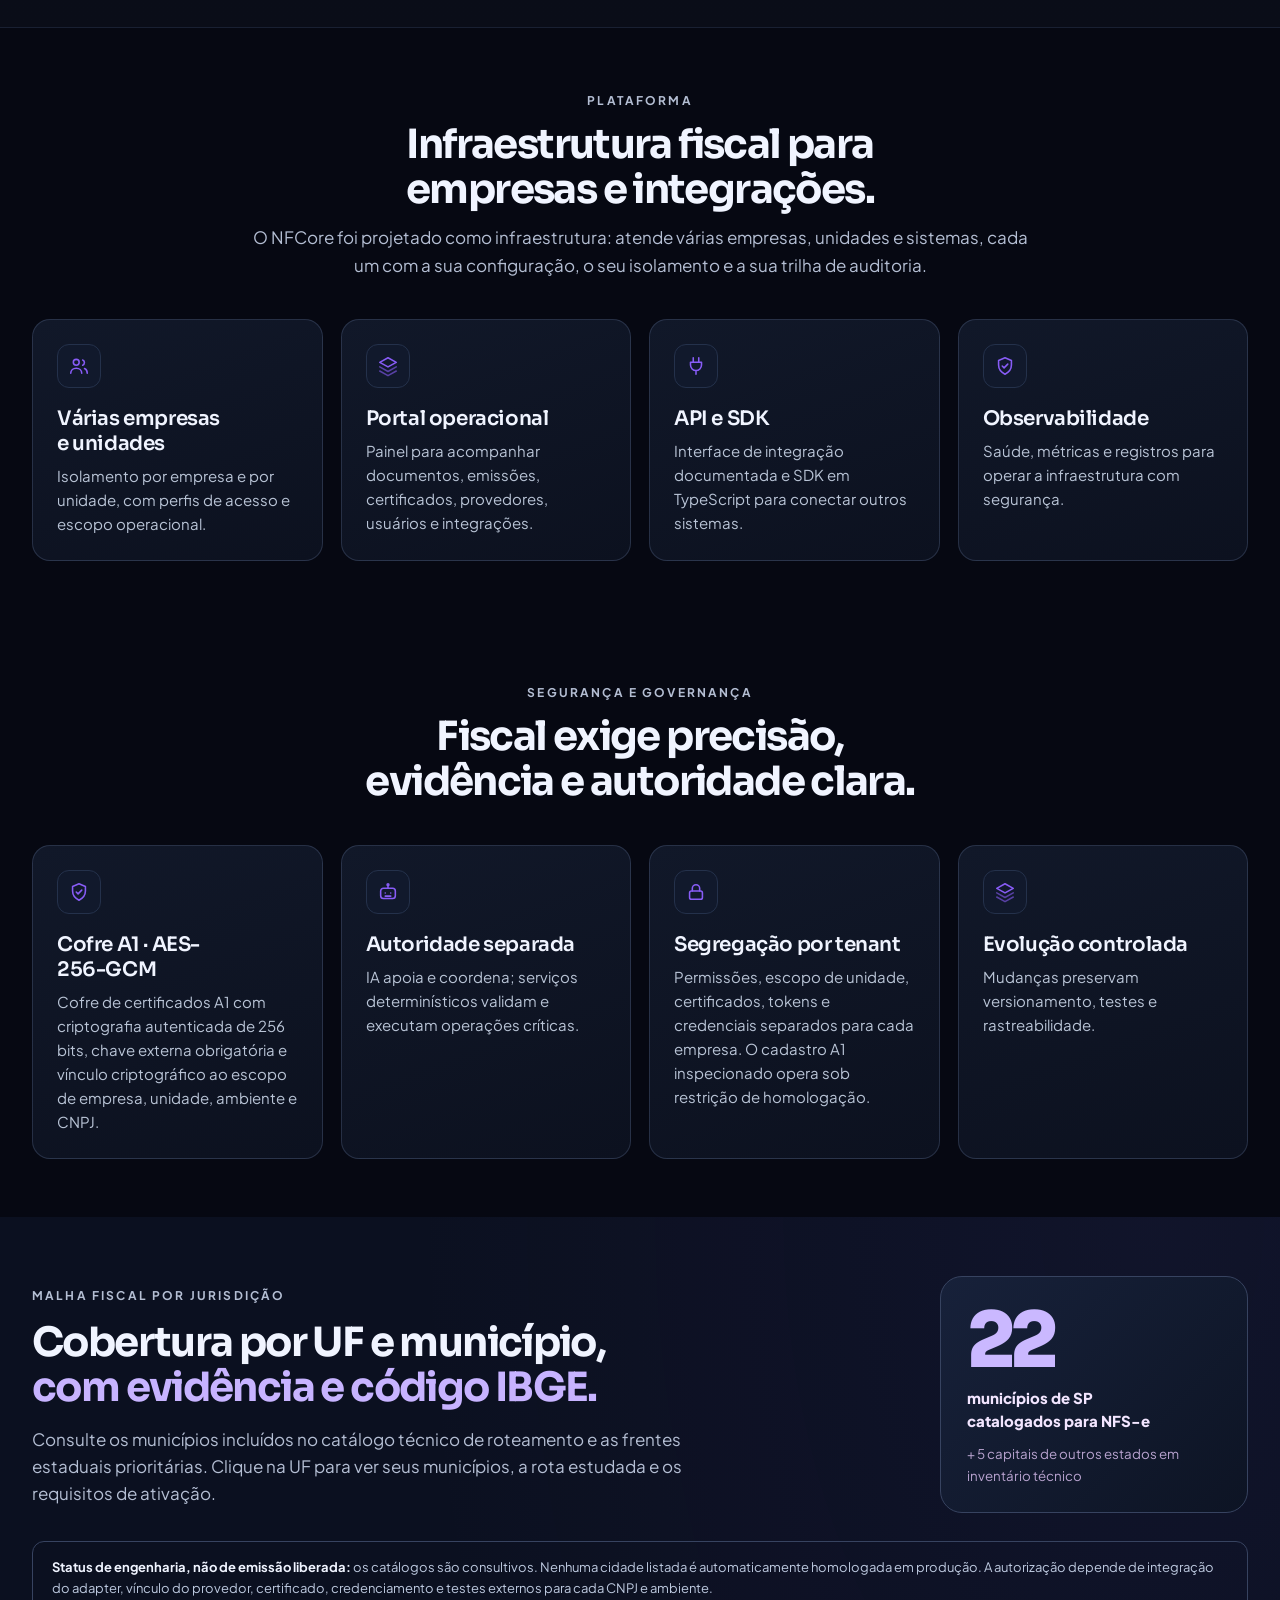
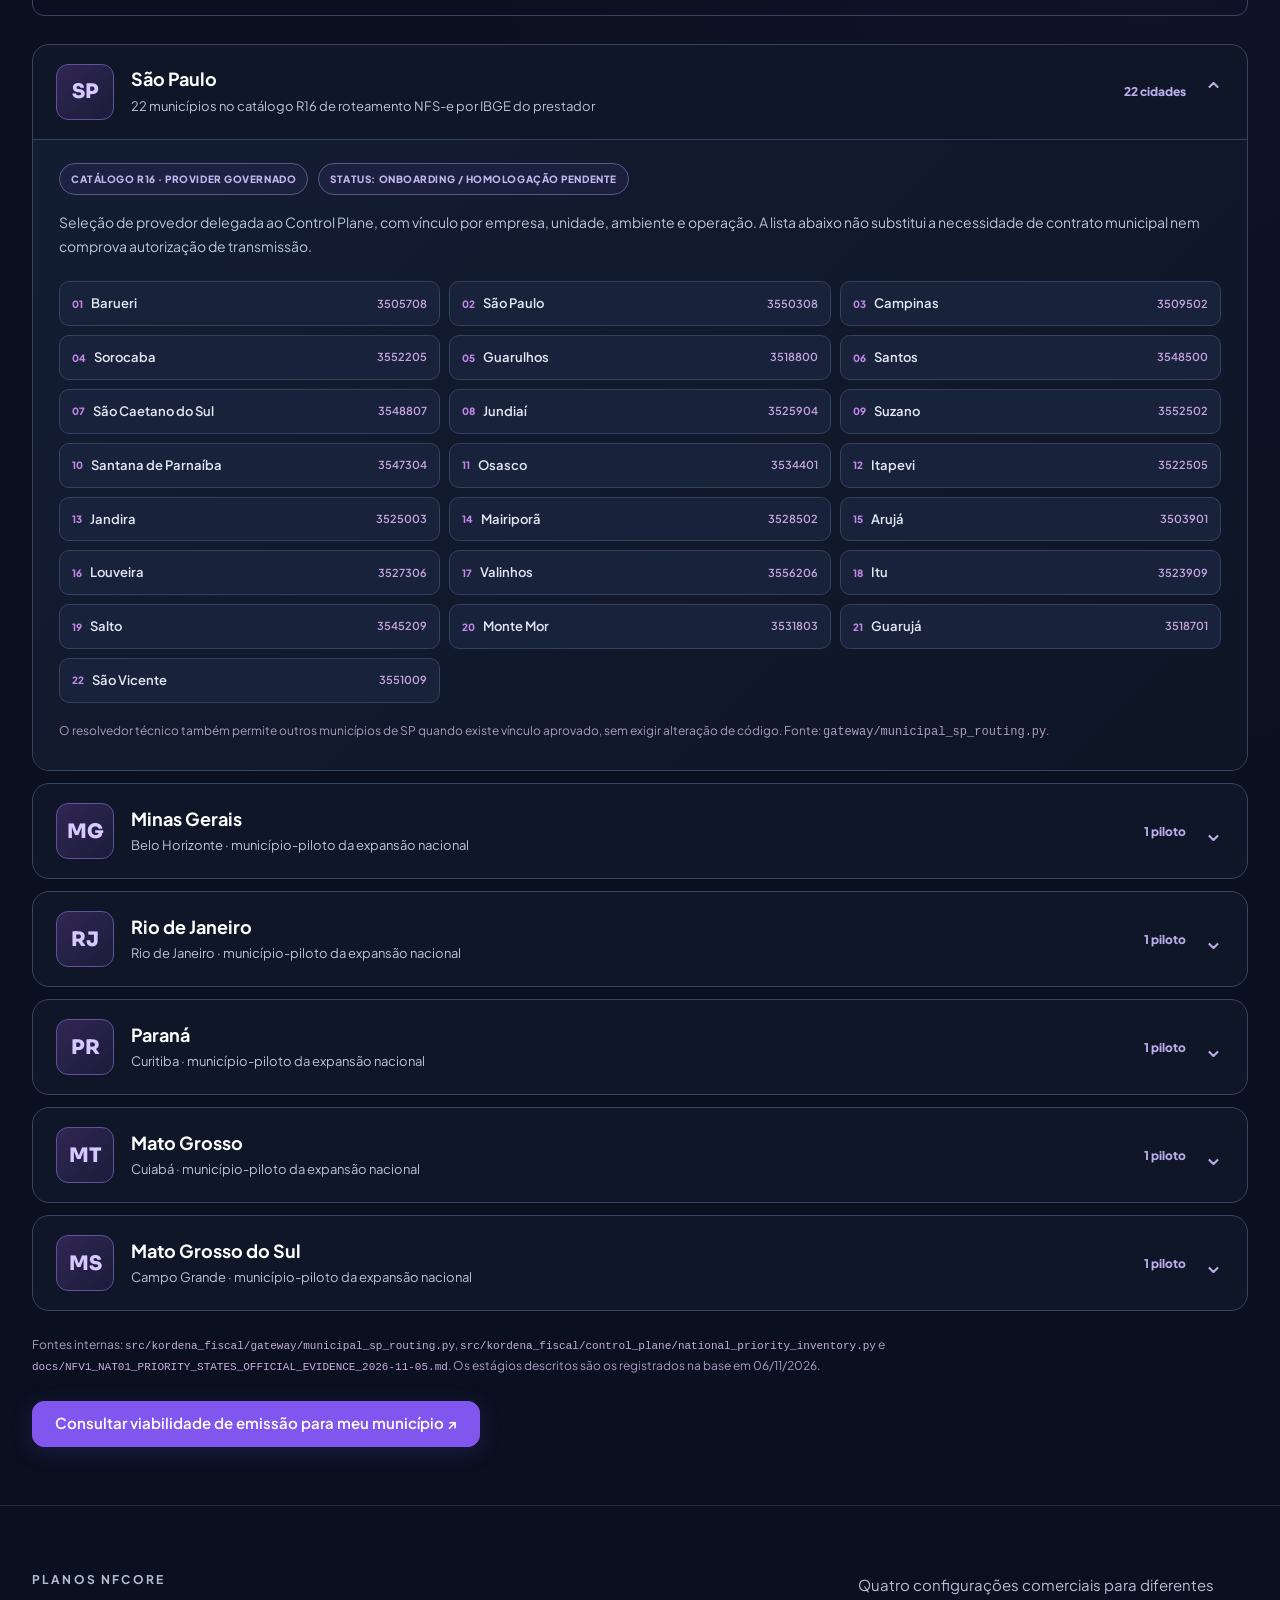
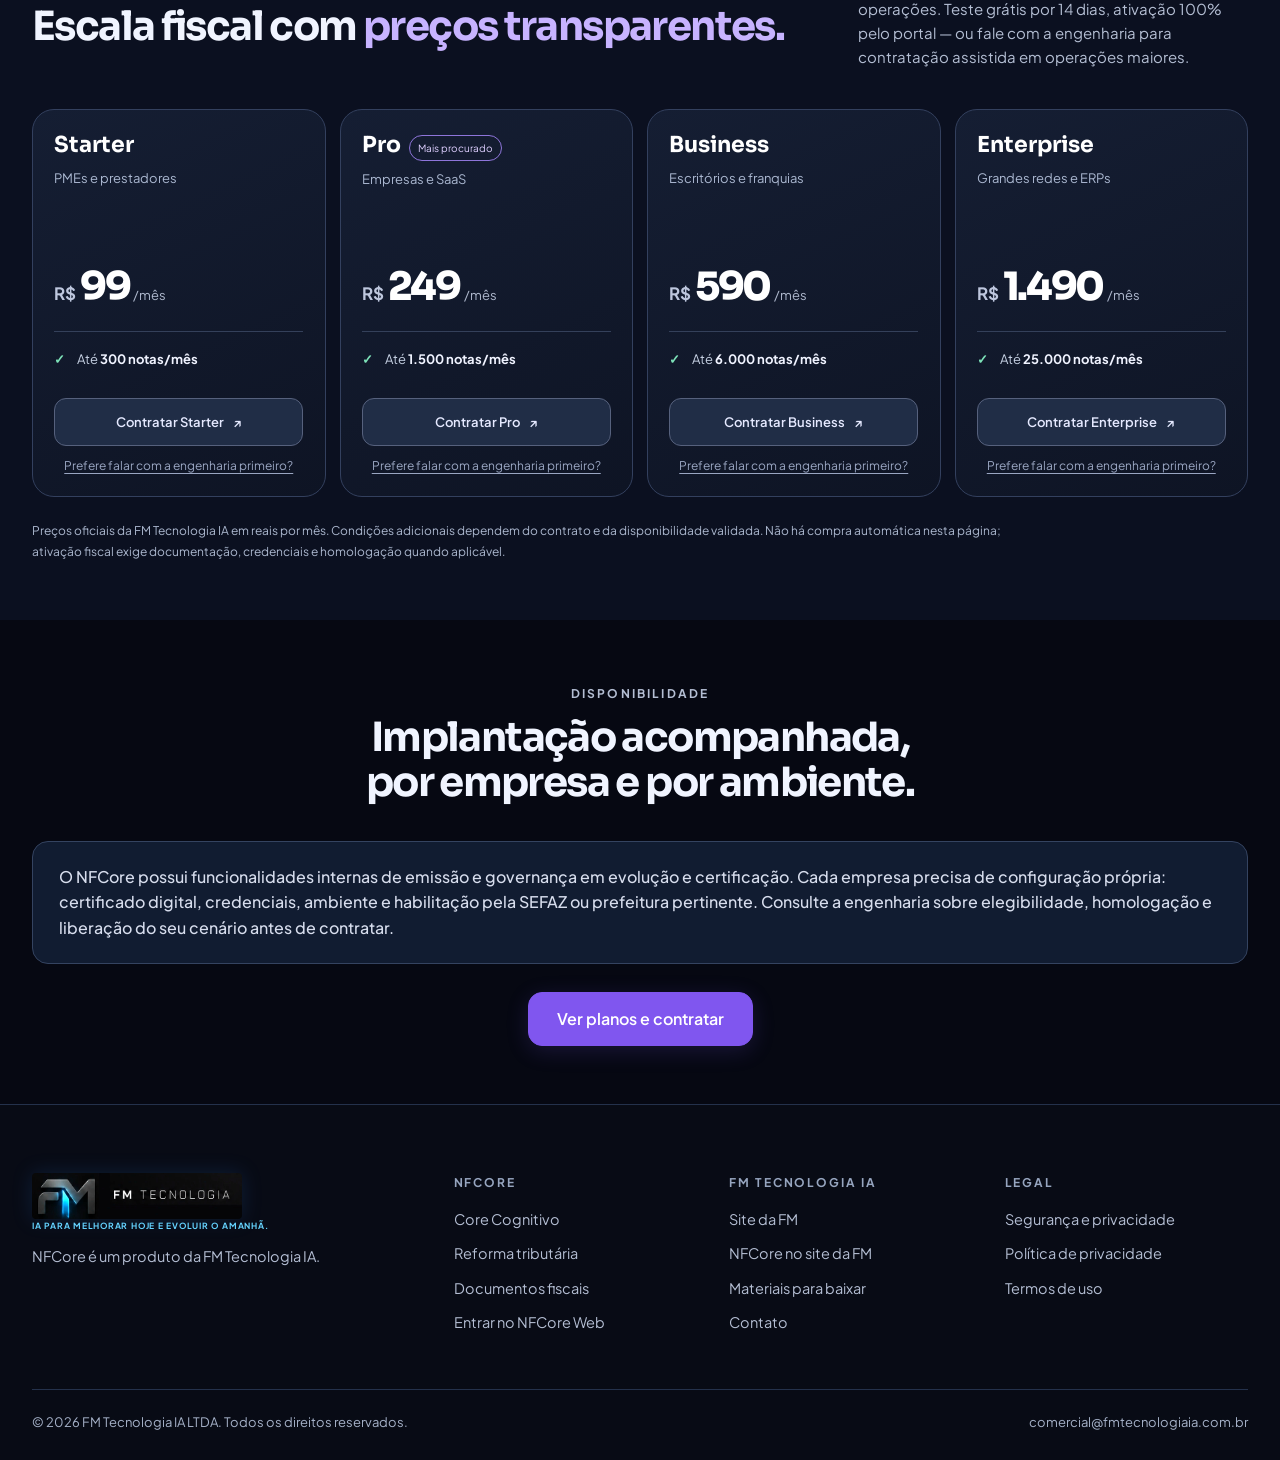
==== commit 0fde02c3: "feat: chat automatizado estilo WhatsApp em todas as páginas Troca o botão fixo de WhatsApp pelo widg" ====
--- a/index.html
+++ b/index.html
@@ -328,4 +328,4 @@
 <div class="fb"><span>© 2026 FM Tecnologia IA LTDA. Todos os direitos reservados.</span><span>comercial@fmtecnologiaia.com.br</span></div>
 </div>
 </footer>
-<a class="fab" href="https://wa.me/5511978350851?text=Ol%C3%A1!%20Vim%20pelo%20site%20do%20NFCore%20e%20quero%20tirar%20uma%20d%C3%BAvida." target="_blank" rel="noopener" aria-label="Falar com a FM pelo WhatsApp"><svg class="i" viewBox="0 0 24 24" aria-hidden="true"><path d="M21 12a8 8 0 0 1-11.6 7.1L4 20l1-4.6A8 8 0 1 1 21 12Z"/></svg></a><script src="assets/site.js?v=20261106" defer></script></body></html>+<script src="assets/site.js?v=20261106" defer></script><script>window.FM_CHAT_CONFIG={site:"nfcore",productName:"NFCore",accentColor:"#0b8457",avatarInitial:"N",greeting:"Olá! Posso te ajudar a conhecer o NFCore. Pergunte sobre planos, cobertura municipal ou o teste grátis de 14 dias.",apiBase:"",whatsappNumber:"5511978350851",whatsappPrefill:"Olá! Vim pelo site do NFCore e quero tirar uma dúvida."};</script><script src="assets/fm-chat-widget.js" defer></script></body></html>
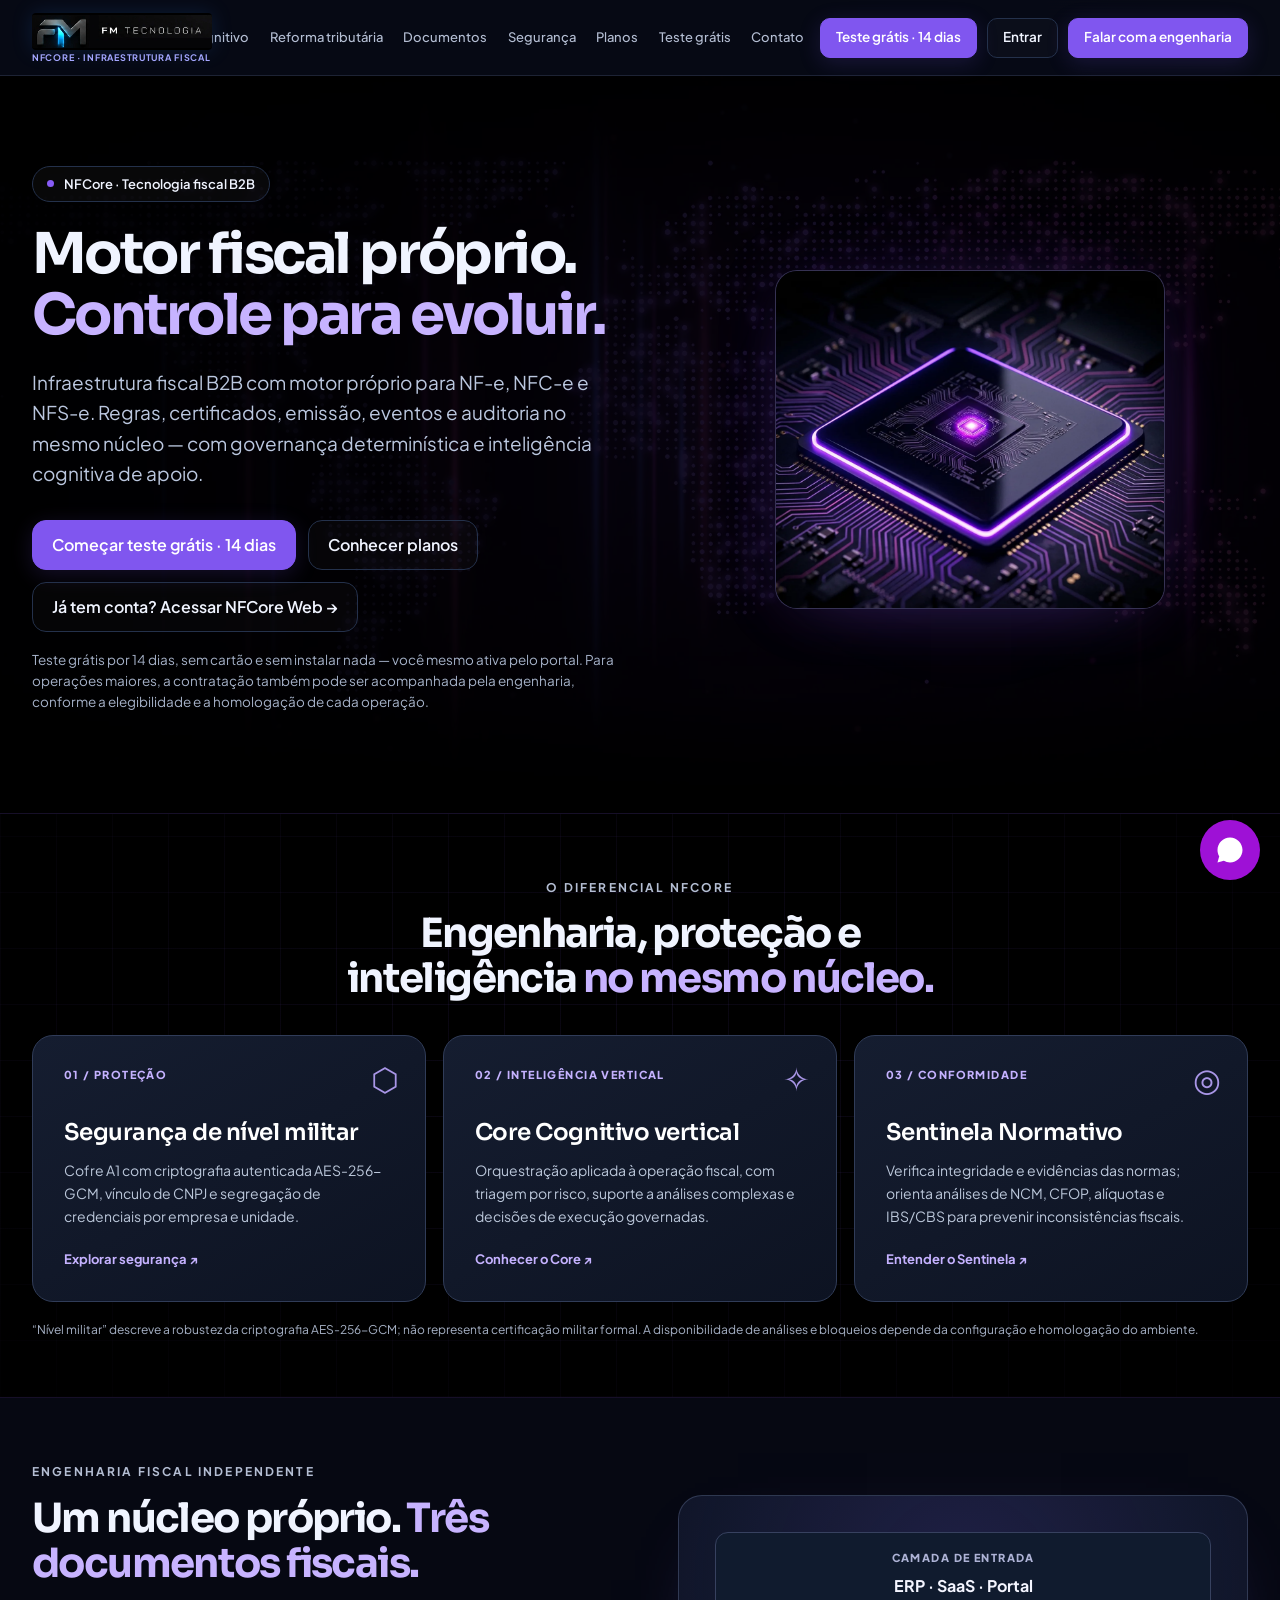
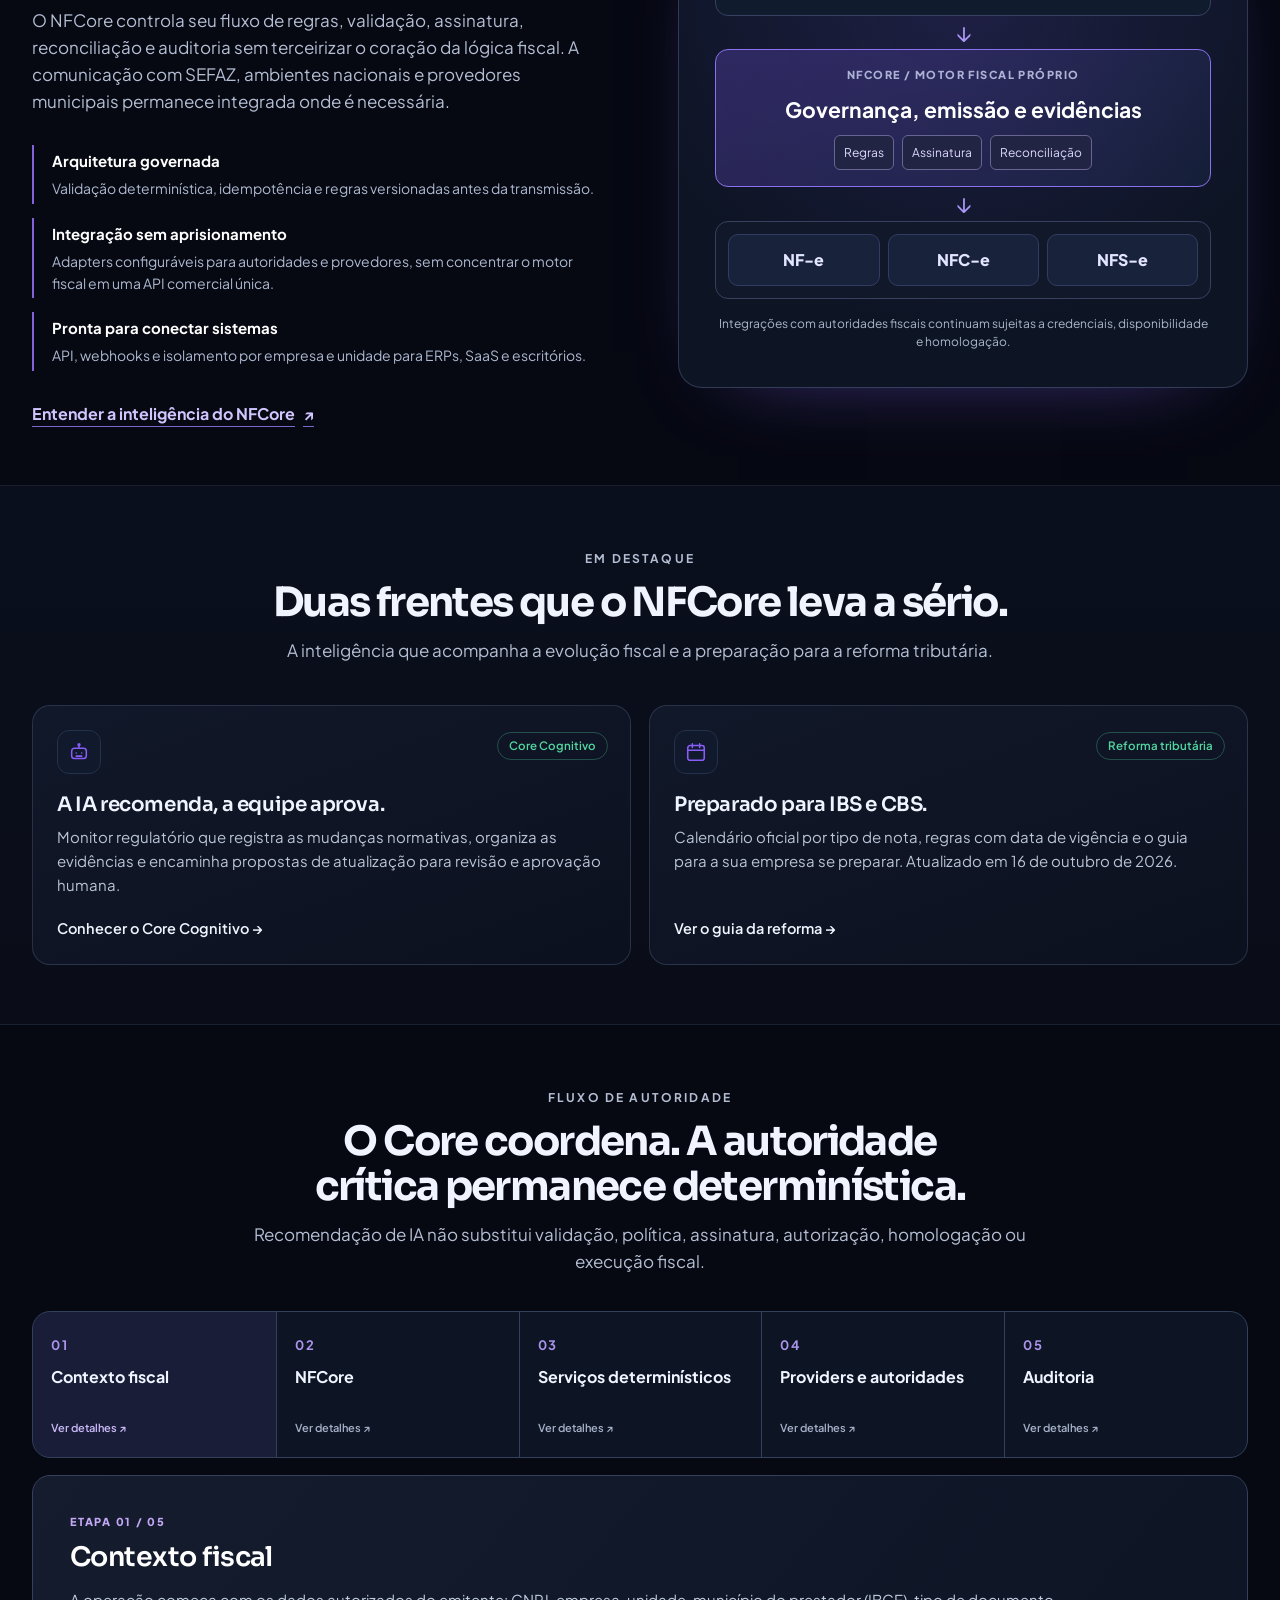
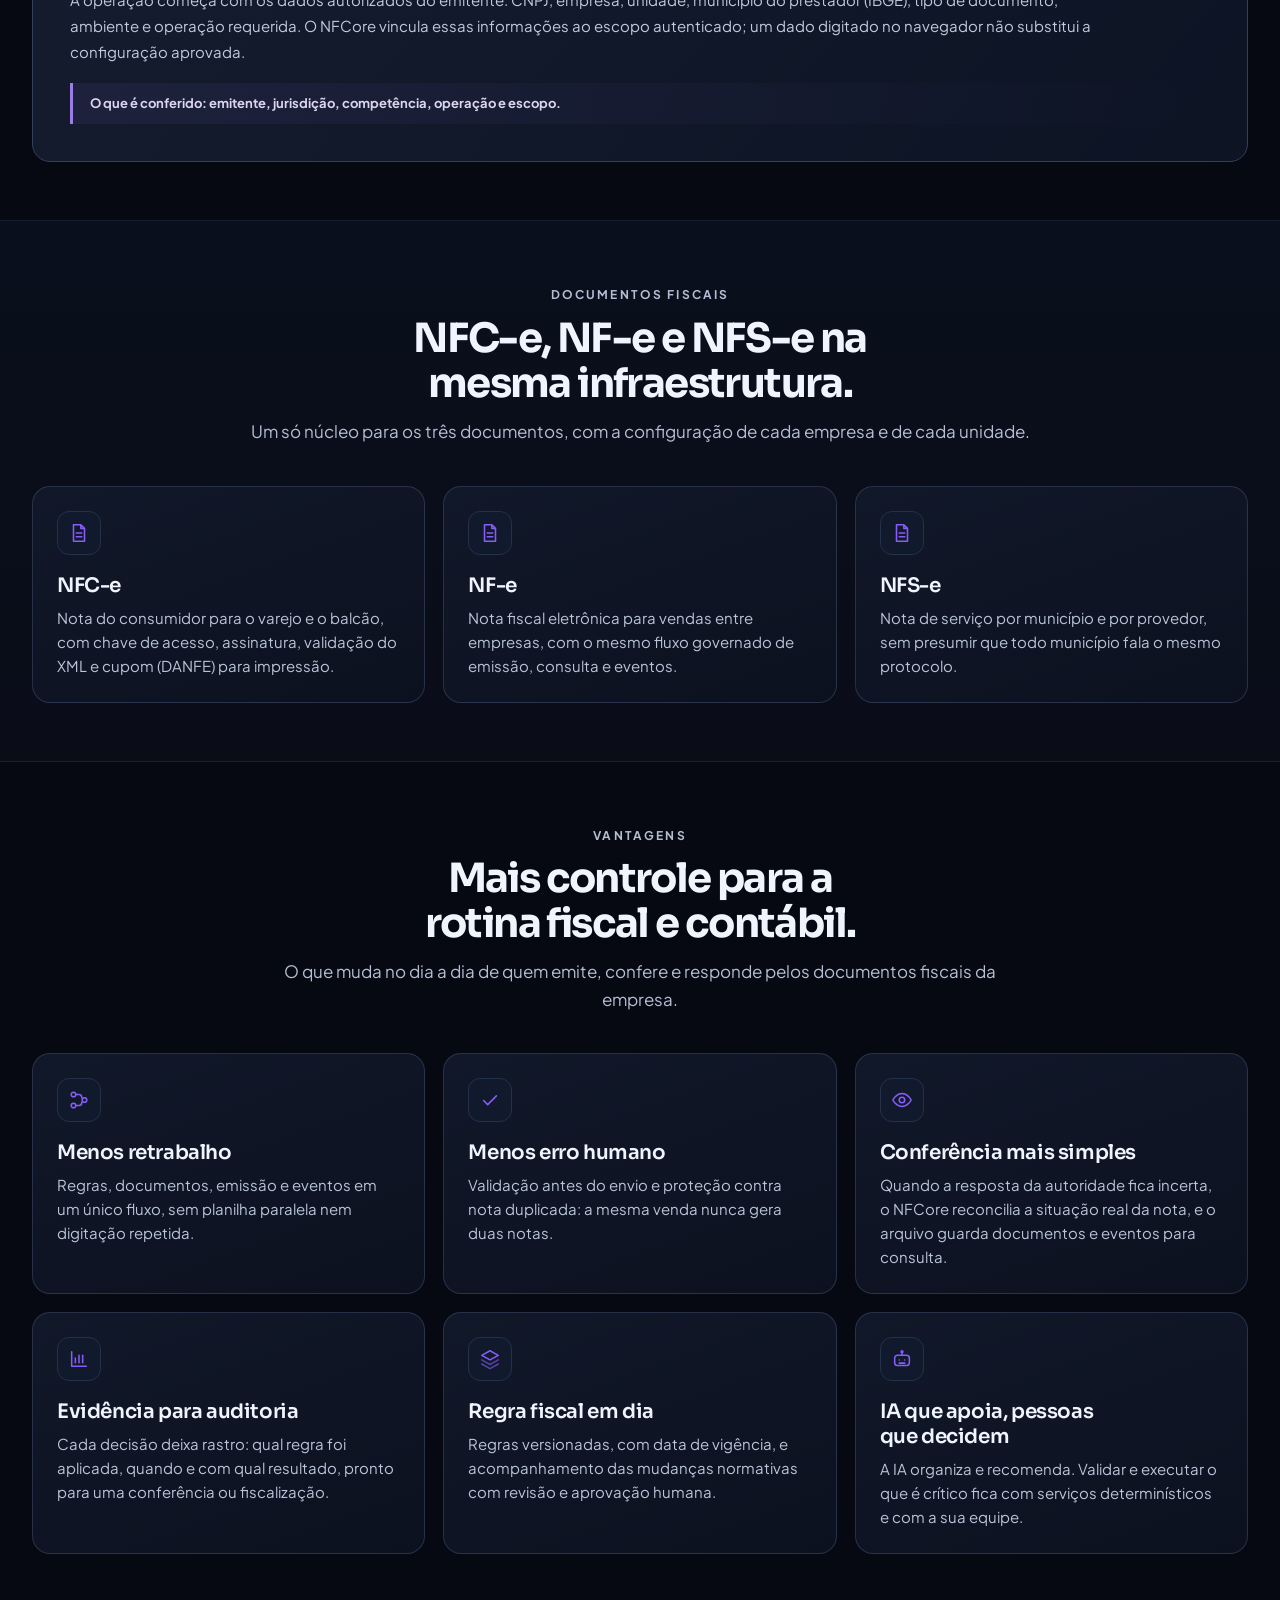
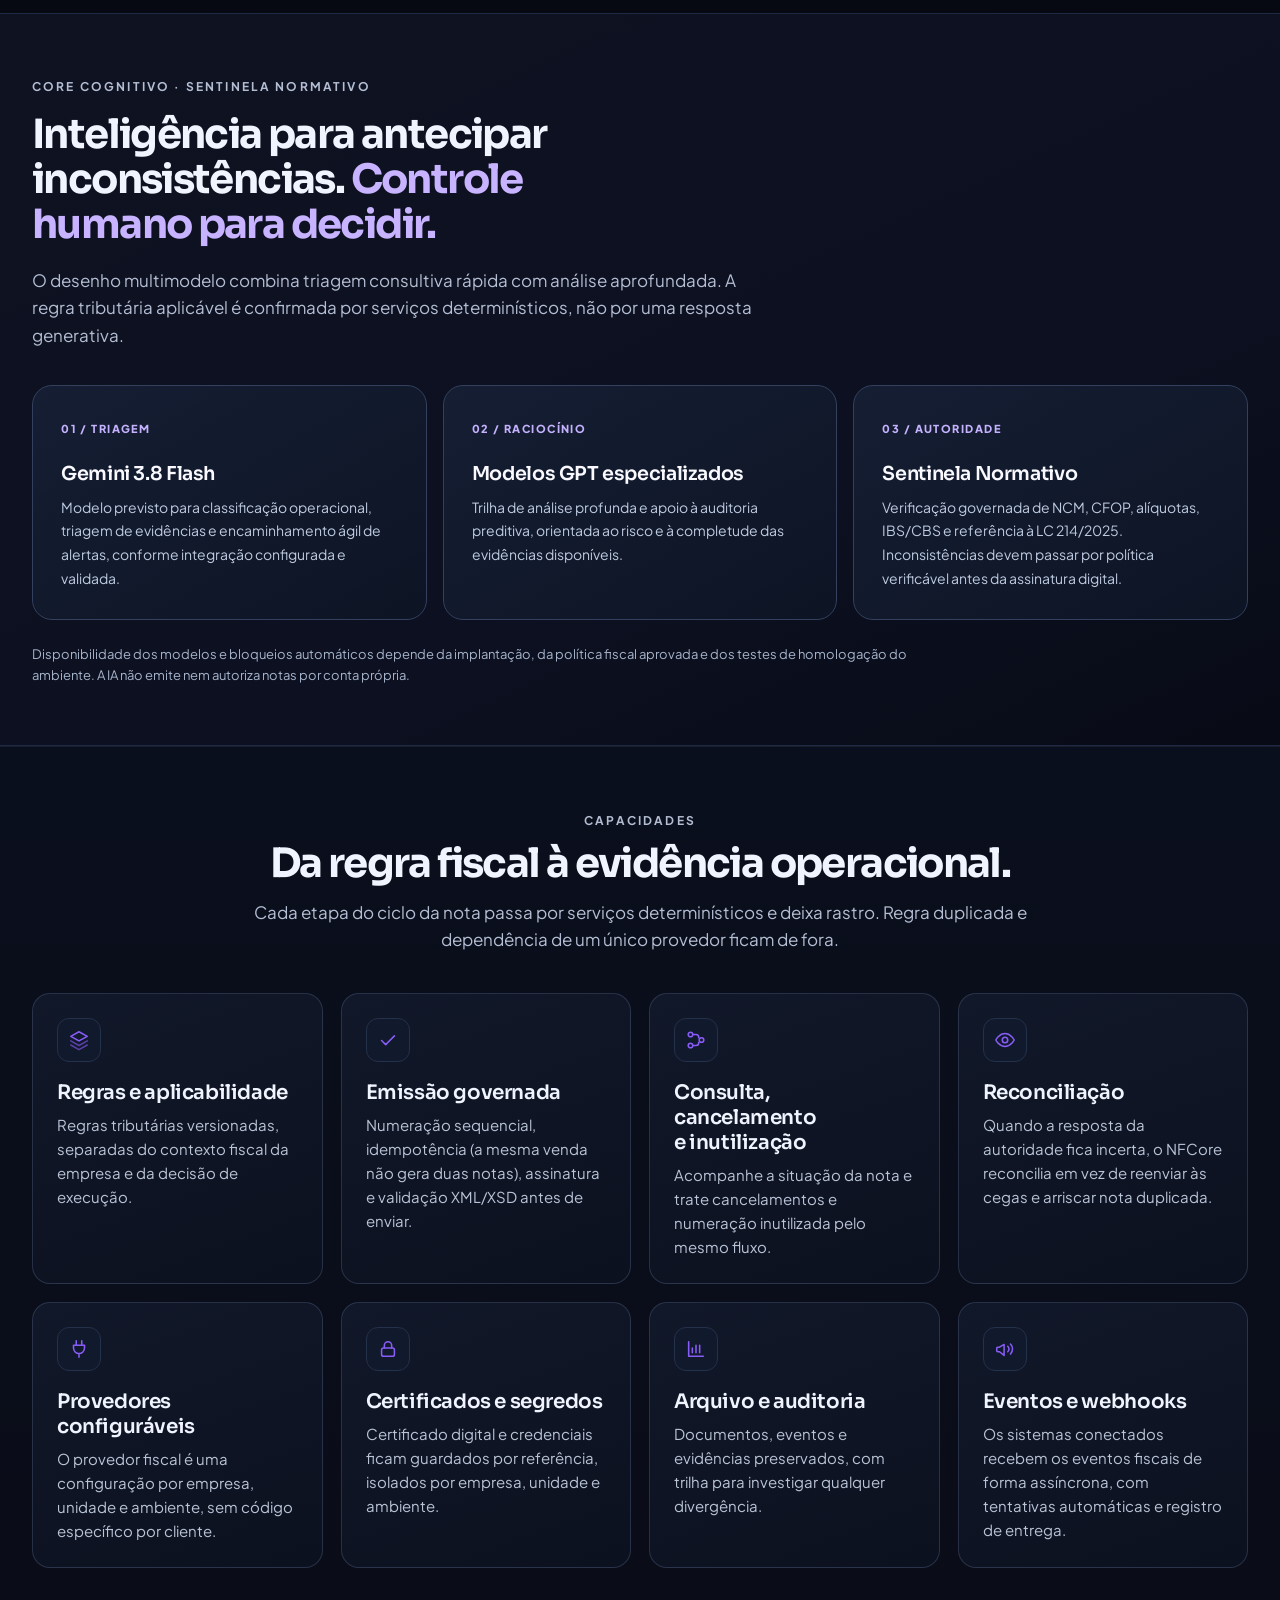
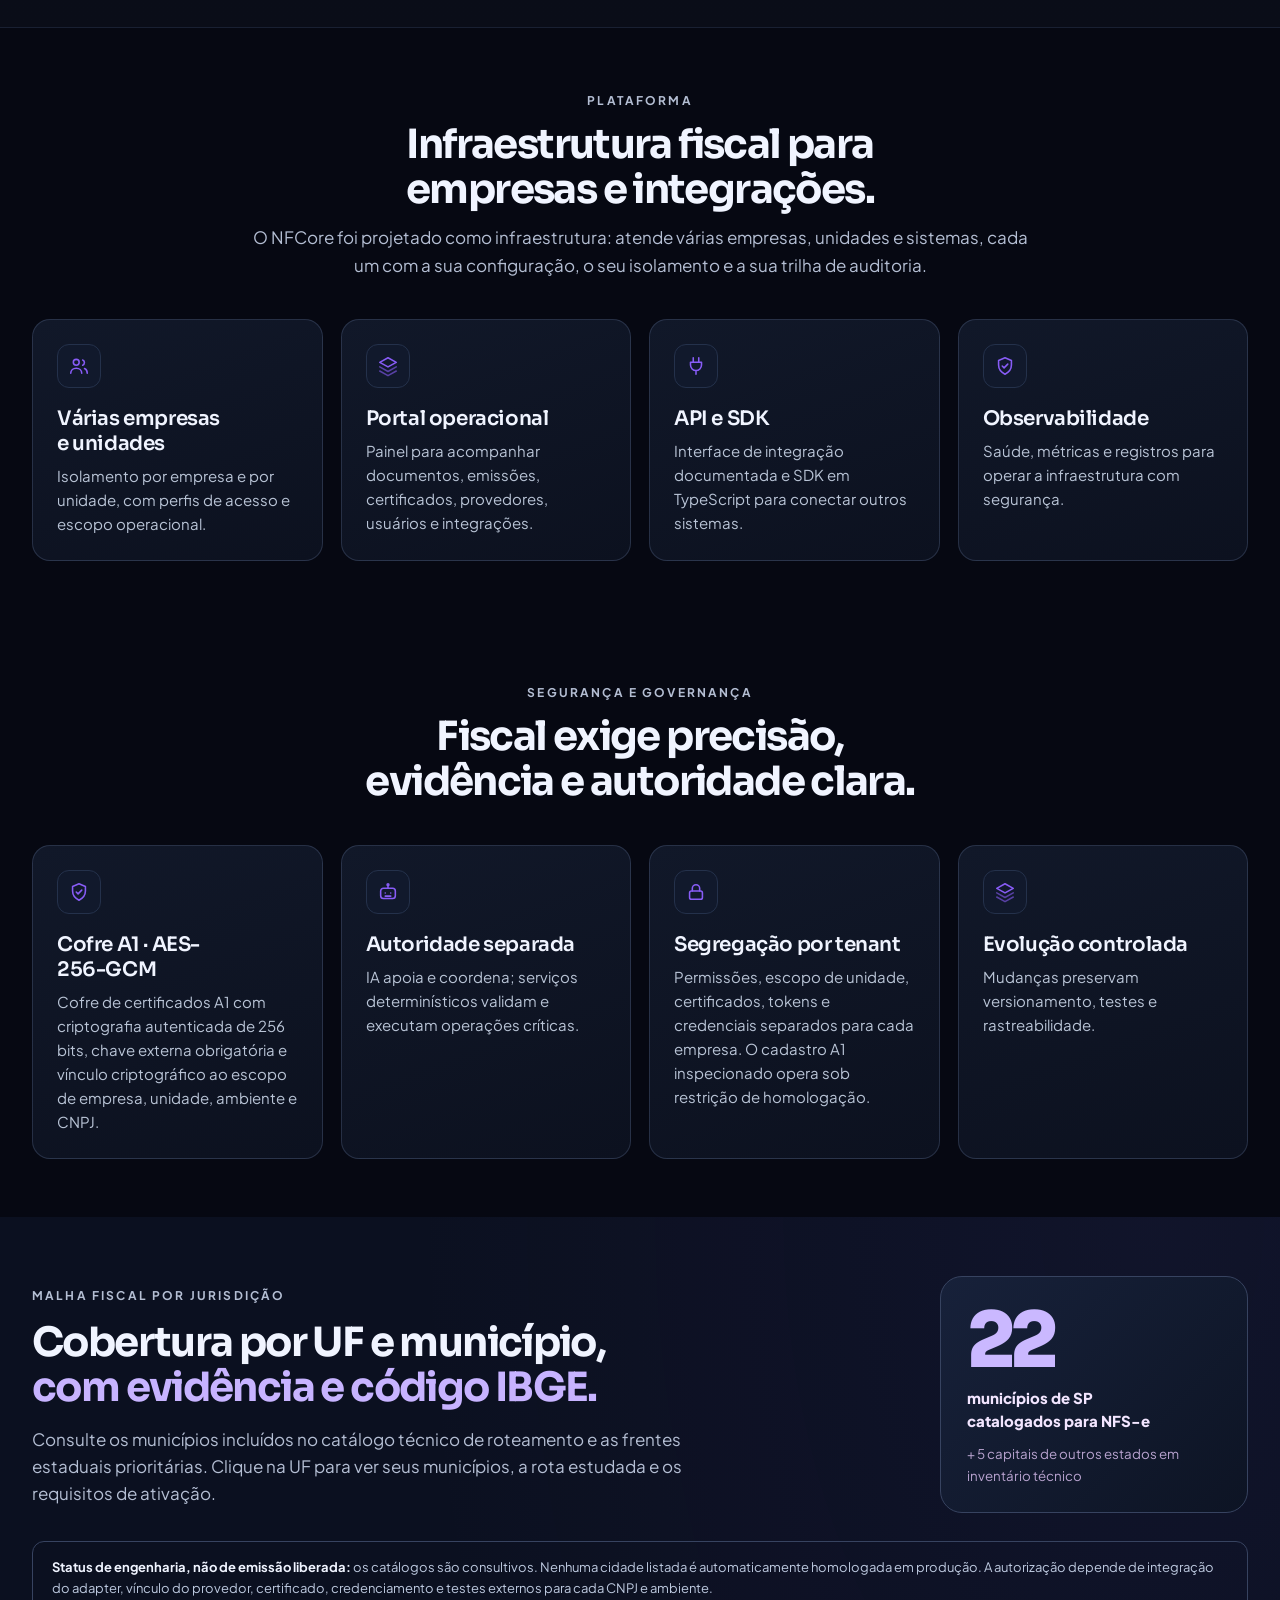
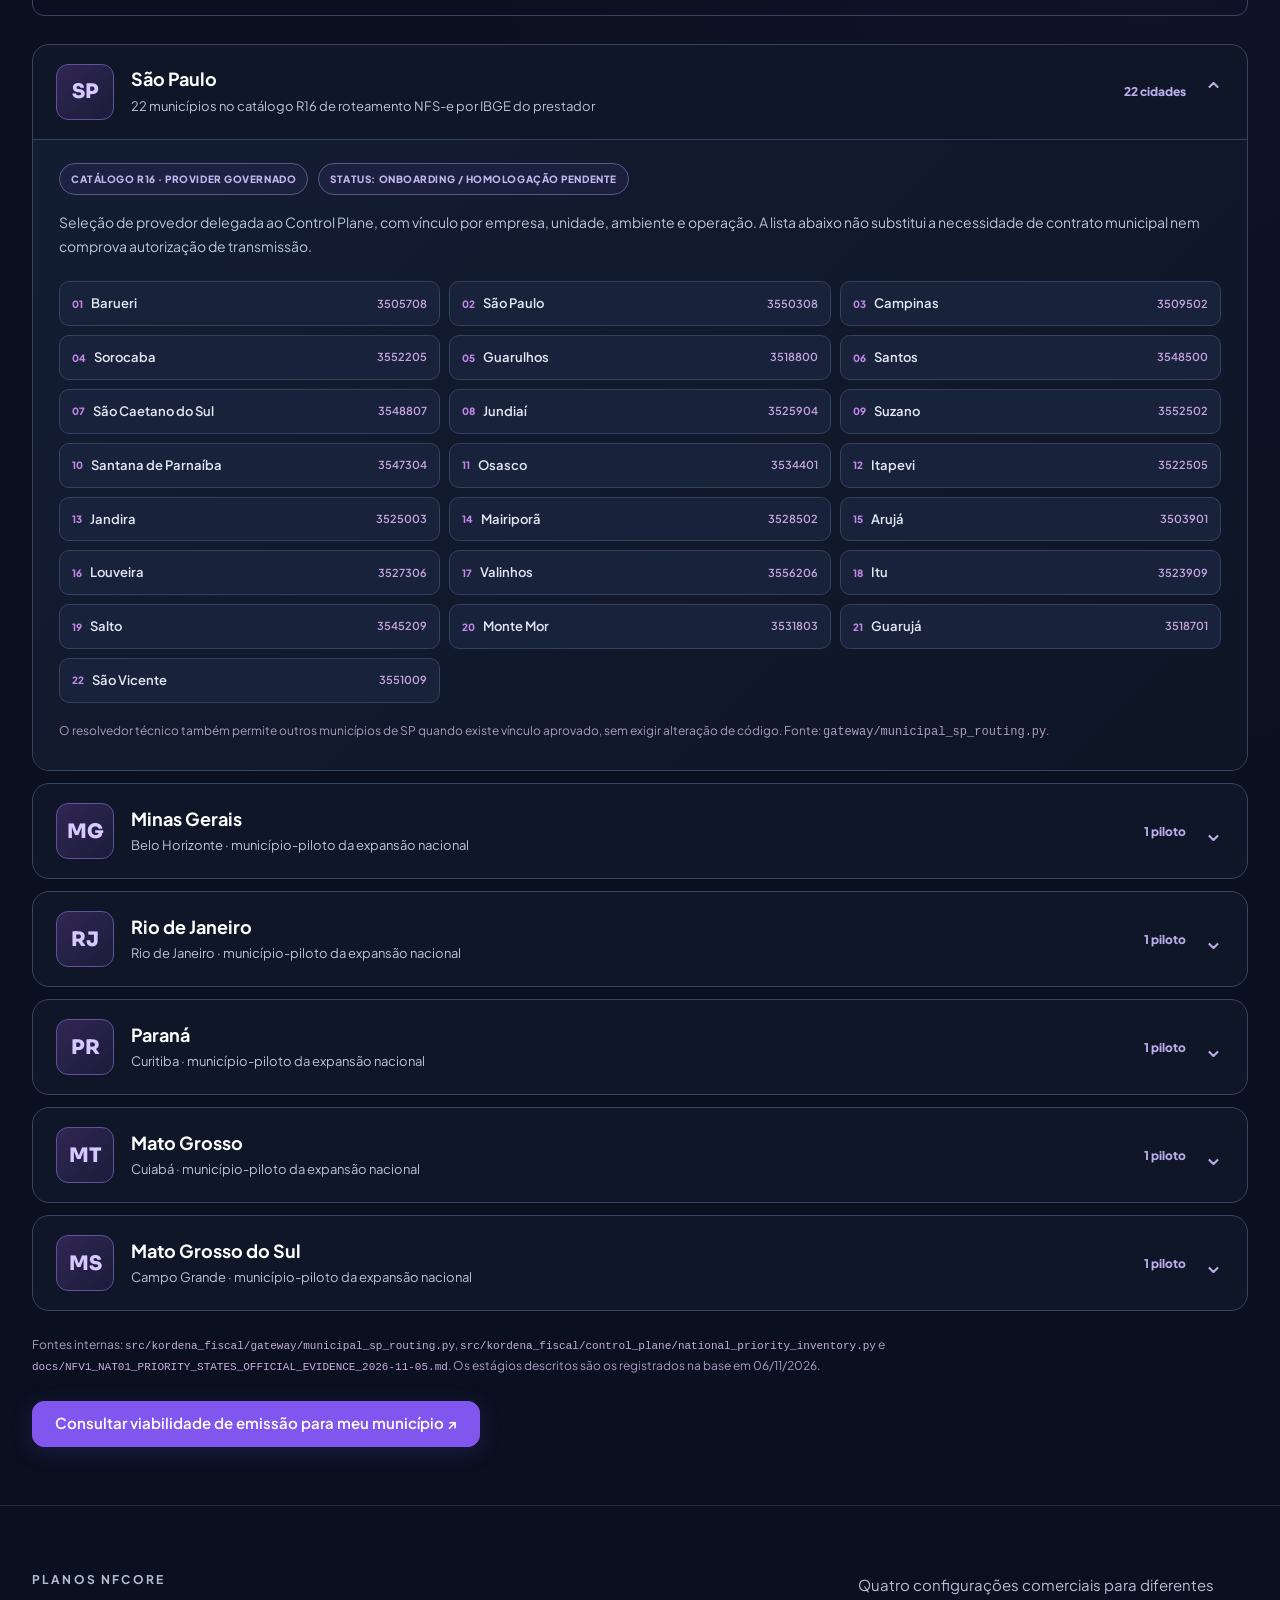
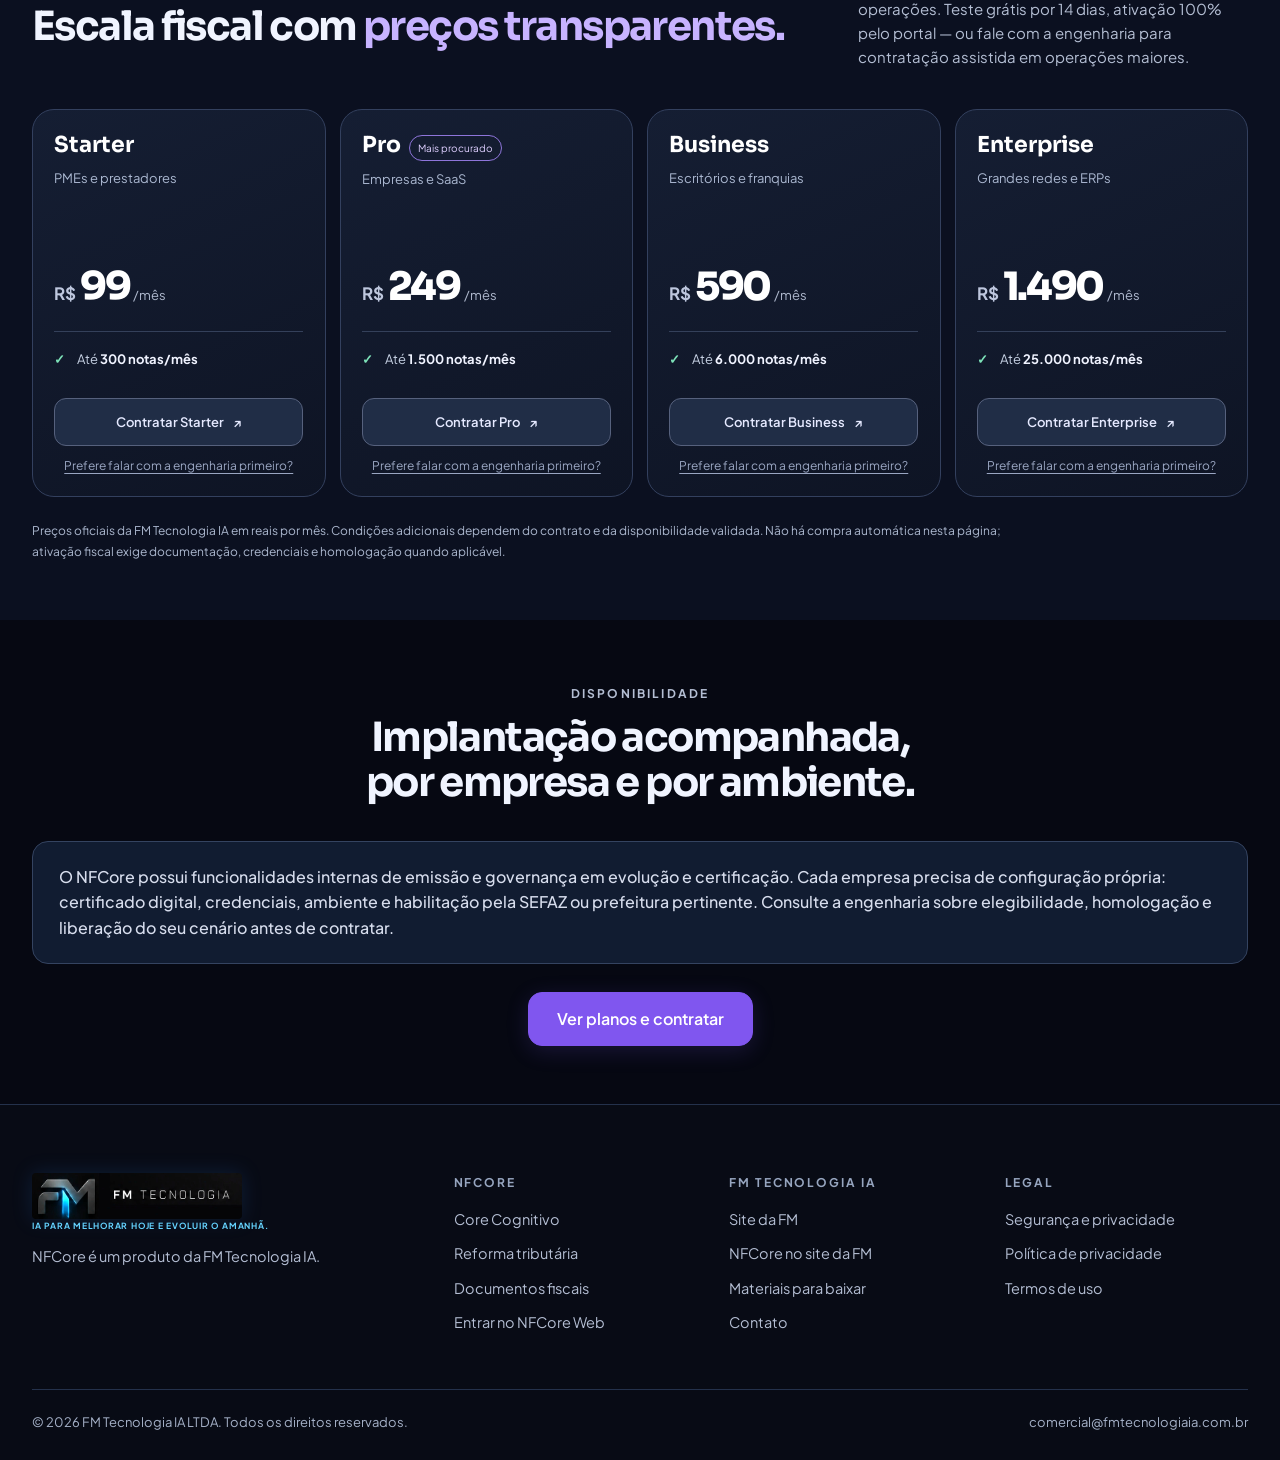
==== commit e876efa8: "Substitui o botão flutuante do WhatsApp por chat embutido com IA Mesma mudança já aplicada no Iron F" ====
--- a/index.html
+++ b/index.html
@@ -328,4 +328,4 @@
 <div class="fb"><span>© 2026 FM Tecnologia IA LTDA. Todos os direitos reservados.</span><span>comercial@fmtecnologiaia.com.br</span></div>
 </div>
 </footer>
-<script src="assets/site.js?v=20261106" defer></script><script>window.FM_CHAT_CONFIG={site:"nfcore",productName:"NFCore",accentColor:"#0b8457",avatarInitial:"N",greeting:"Olá! Posso te ajudar a conhecer o NFCore. Pergunte sobre planos, cobertura municipal ou o teste grátis de 14 dias.",apiBase:"",whatsappNumber:"5511978350851",whatsappPrefill:"Olá! Vim pelo site do NFCore e quero tirar uma dúvida."};</script><script src="assets/fm-chat-widget.js" defer></script></body></html>+<script src="assets/site.js?v=20261106" defer></script><script>window.FM_CHAT_CONFIG={site:"nfcore",productName:"NFCore",accentColor:"#9E11D6",avatarInitial:"N",greeting:"Olá! Posso te ajudar a conhecer o NFCore. Pergunte sobre planos, cobertura municipal ou o teste grátis de 14 dias.",apiBase:"https://app.atendevendeia.com.br/web",whatsappNumber:"5511978350851",whatsappPrefill:"Olá! Vim pelo site do NFCore e quero tirar uma dúvida."};</script><script src="assets/fm-chat-widget.js" defer></script></body></html>
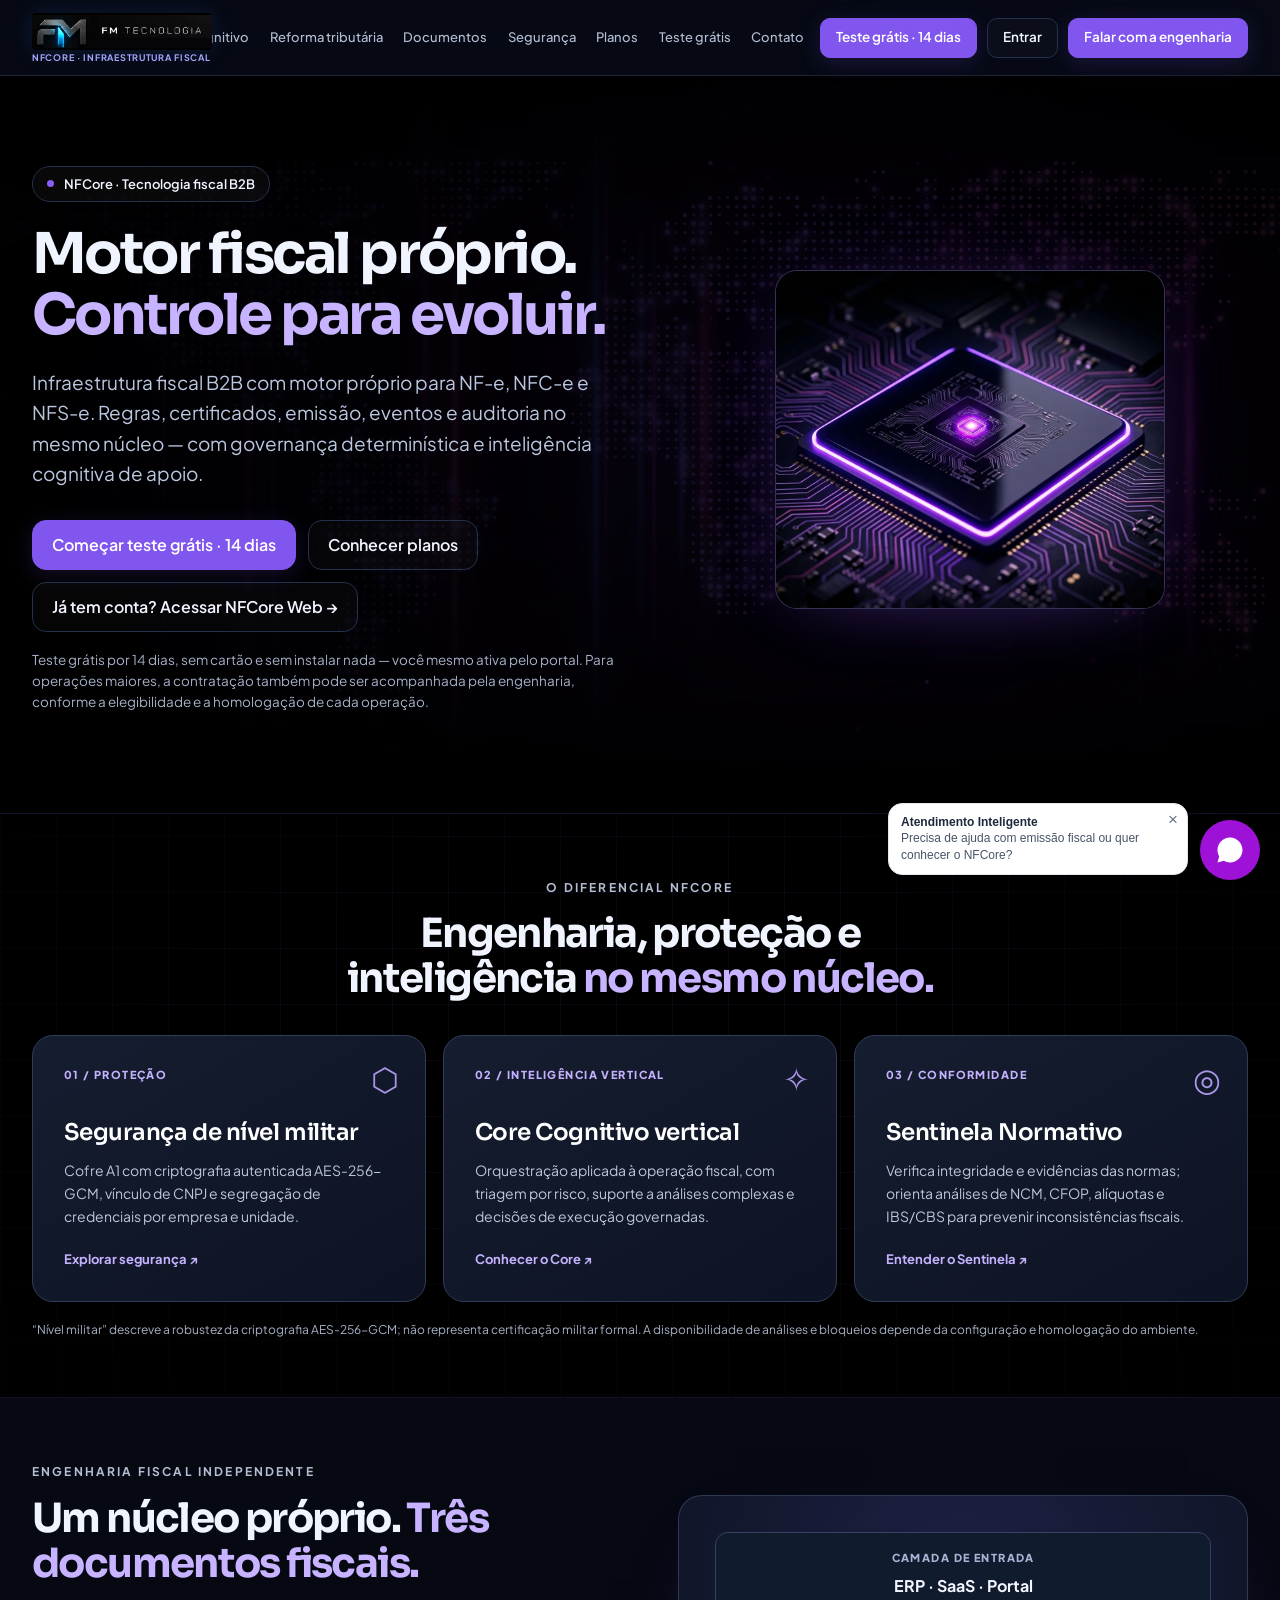
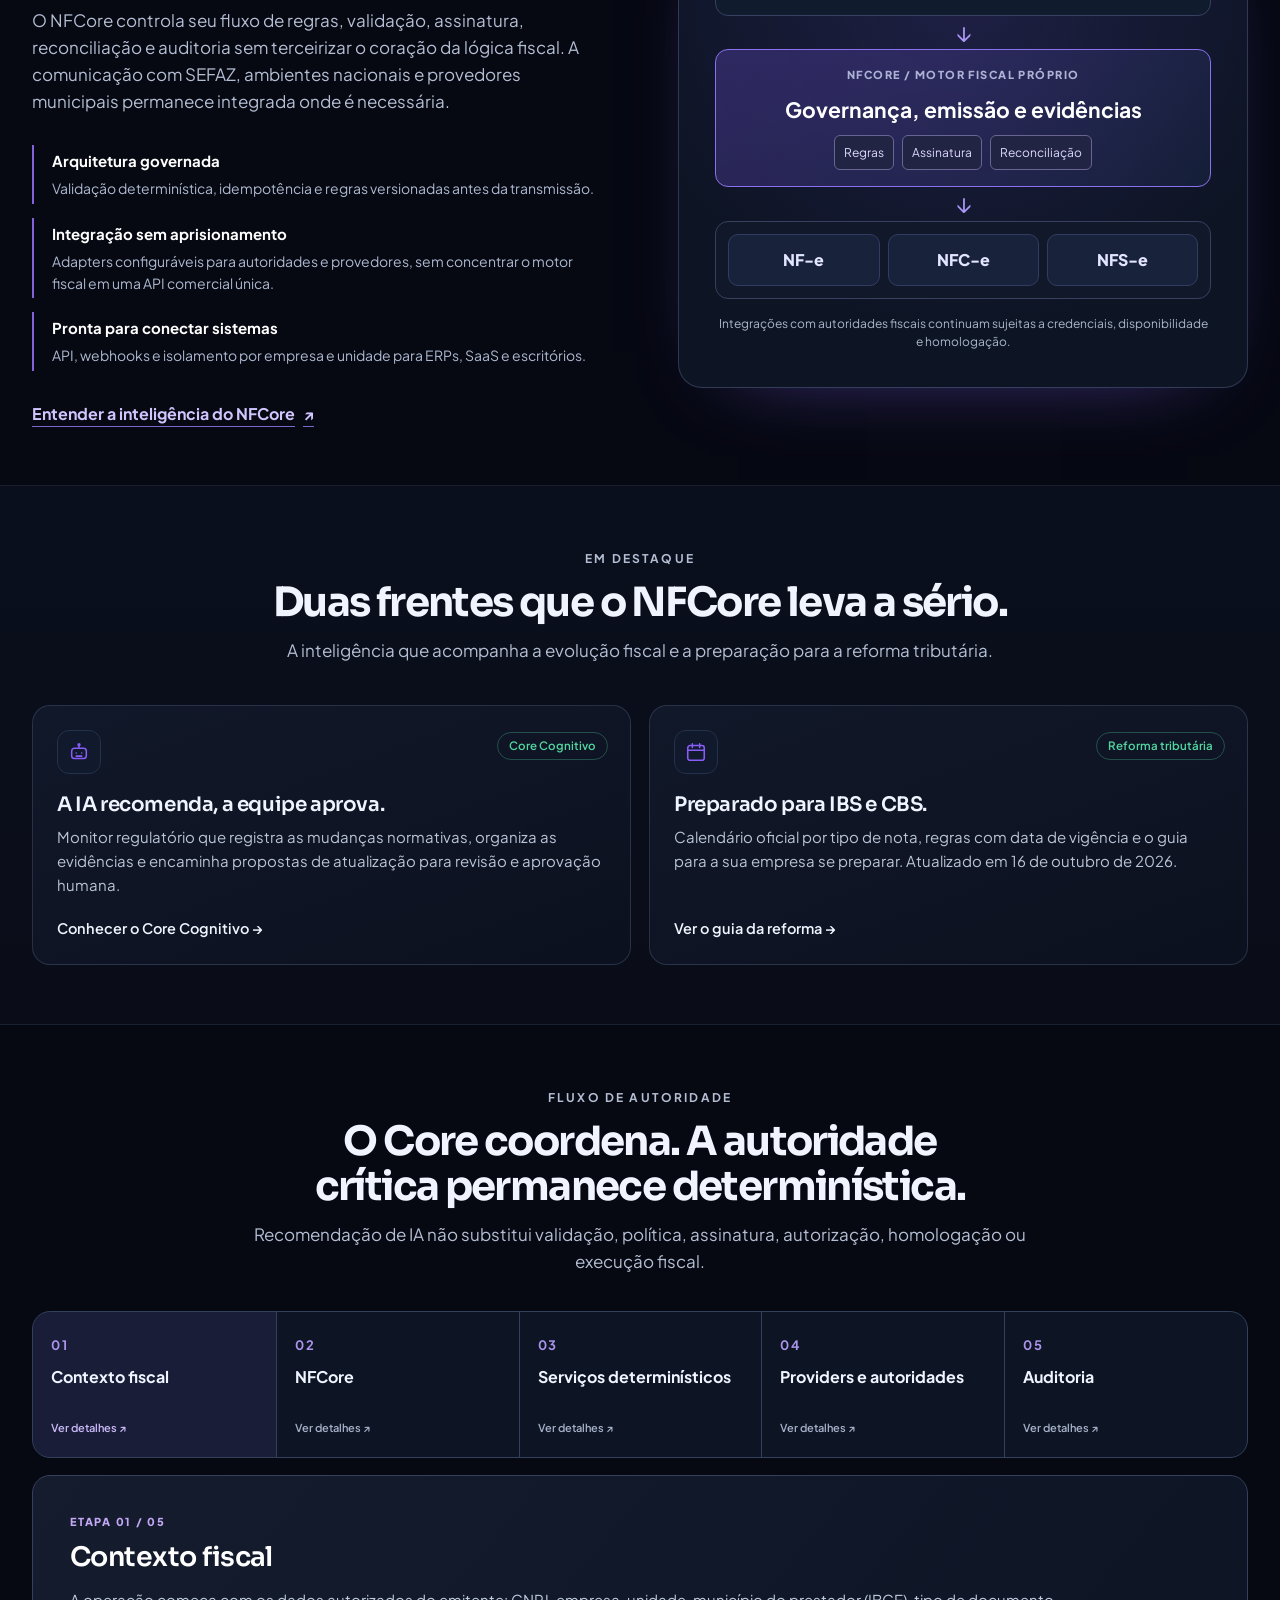
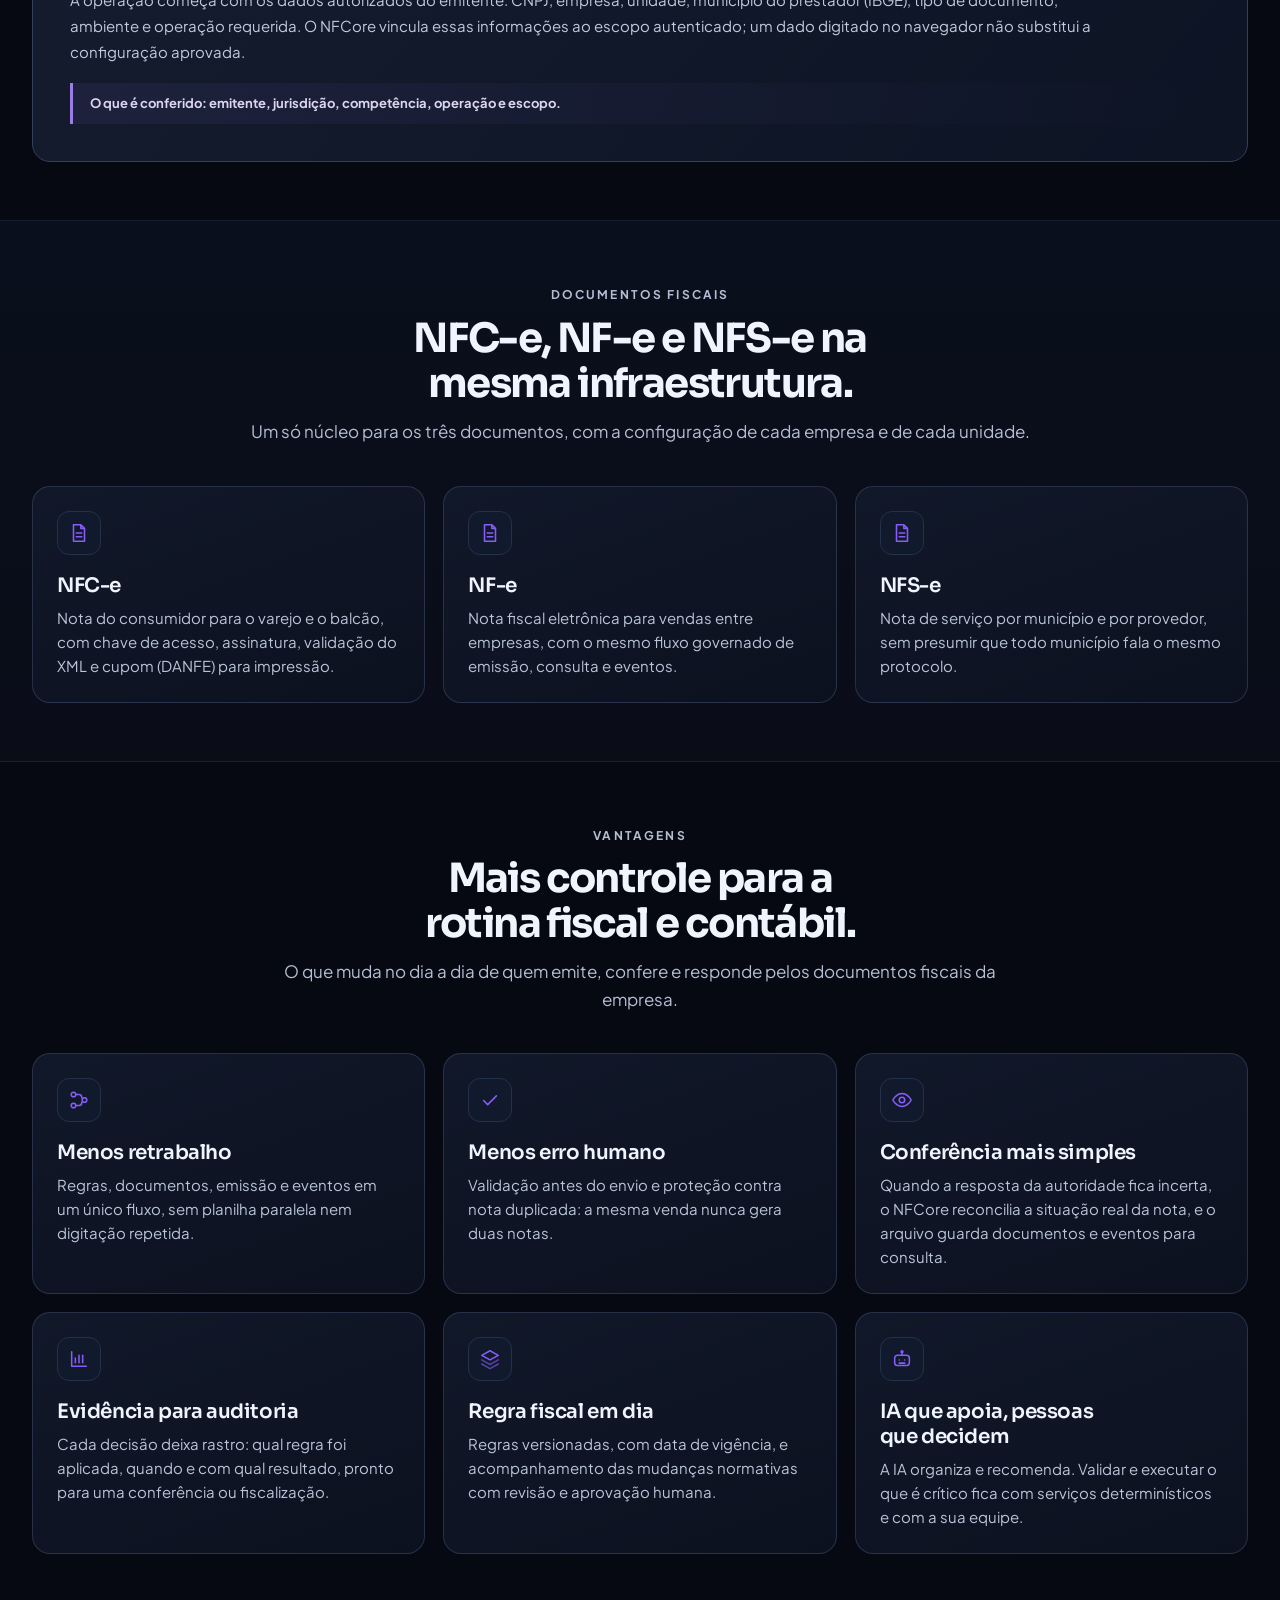
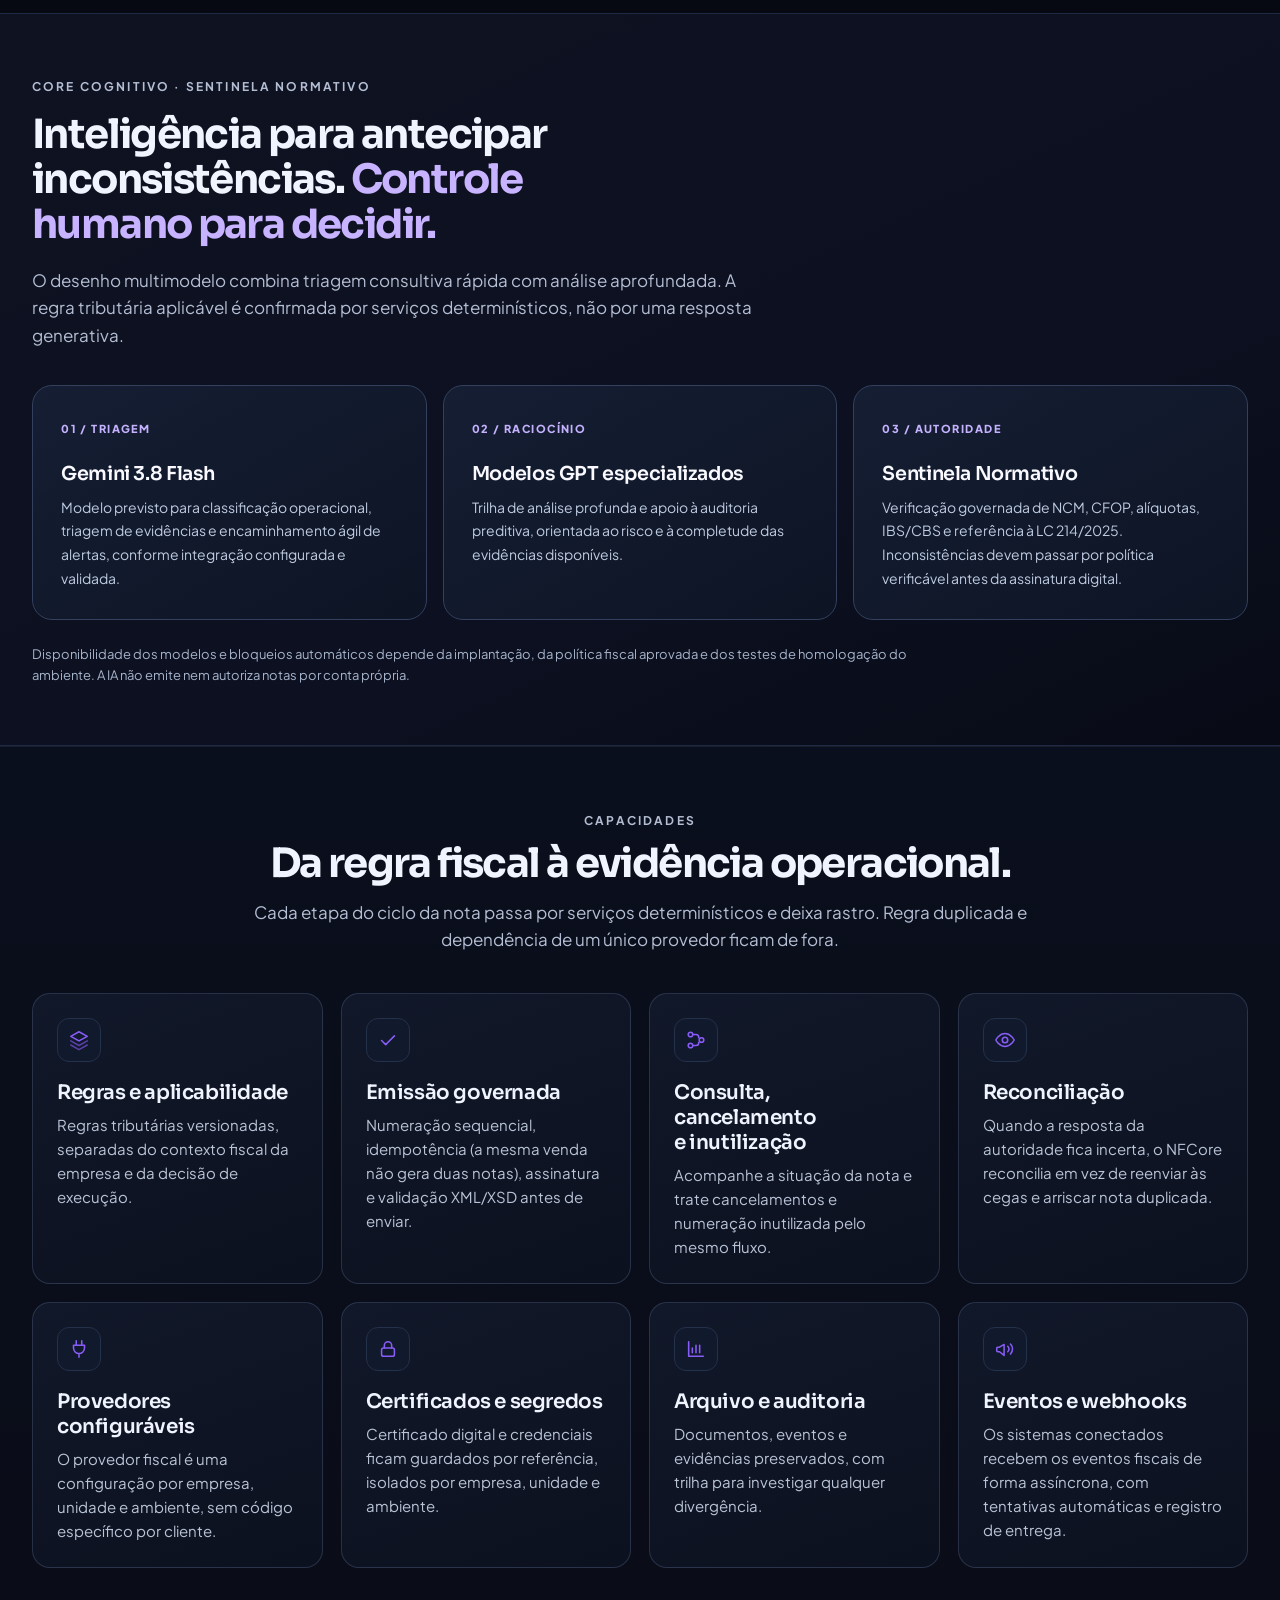
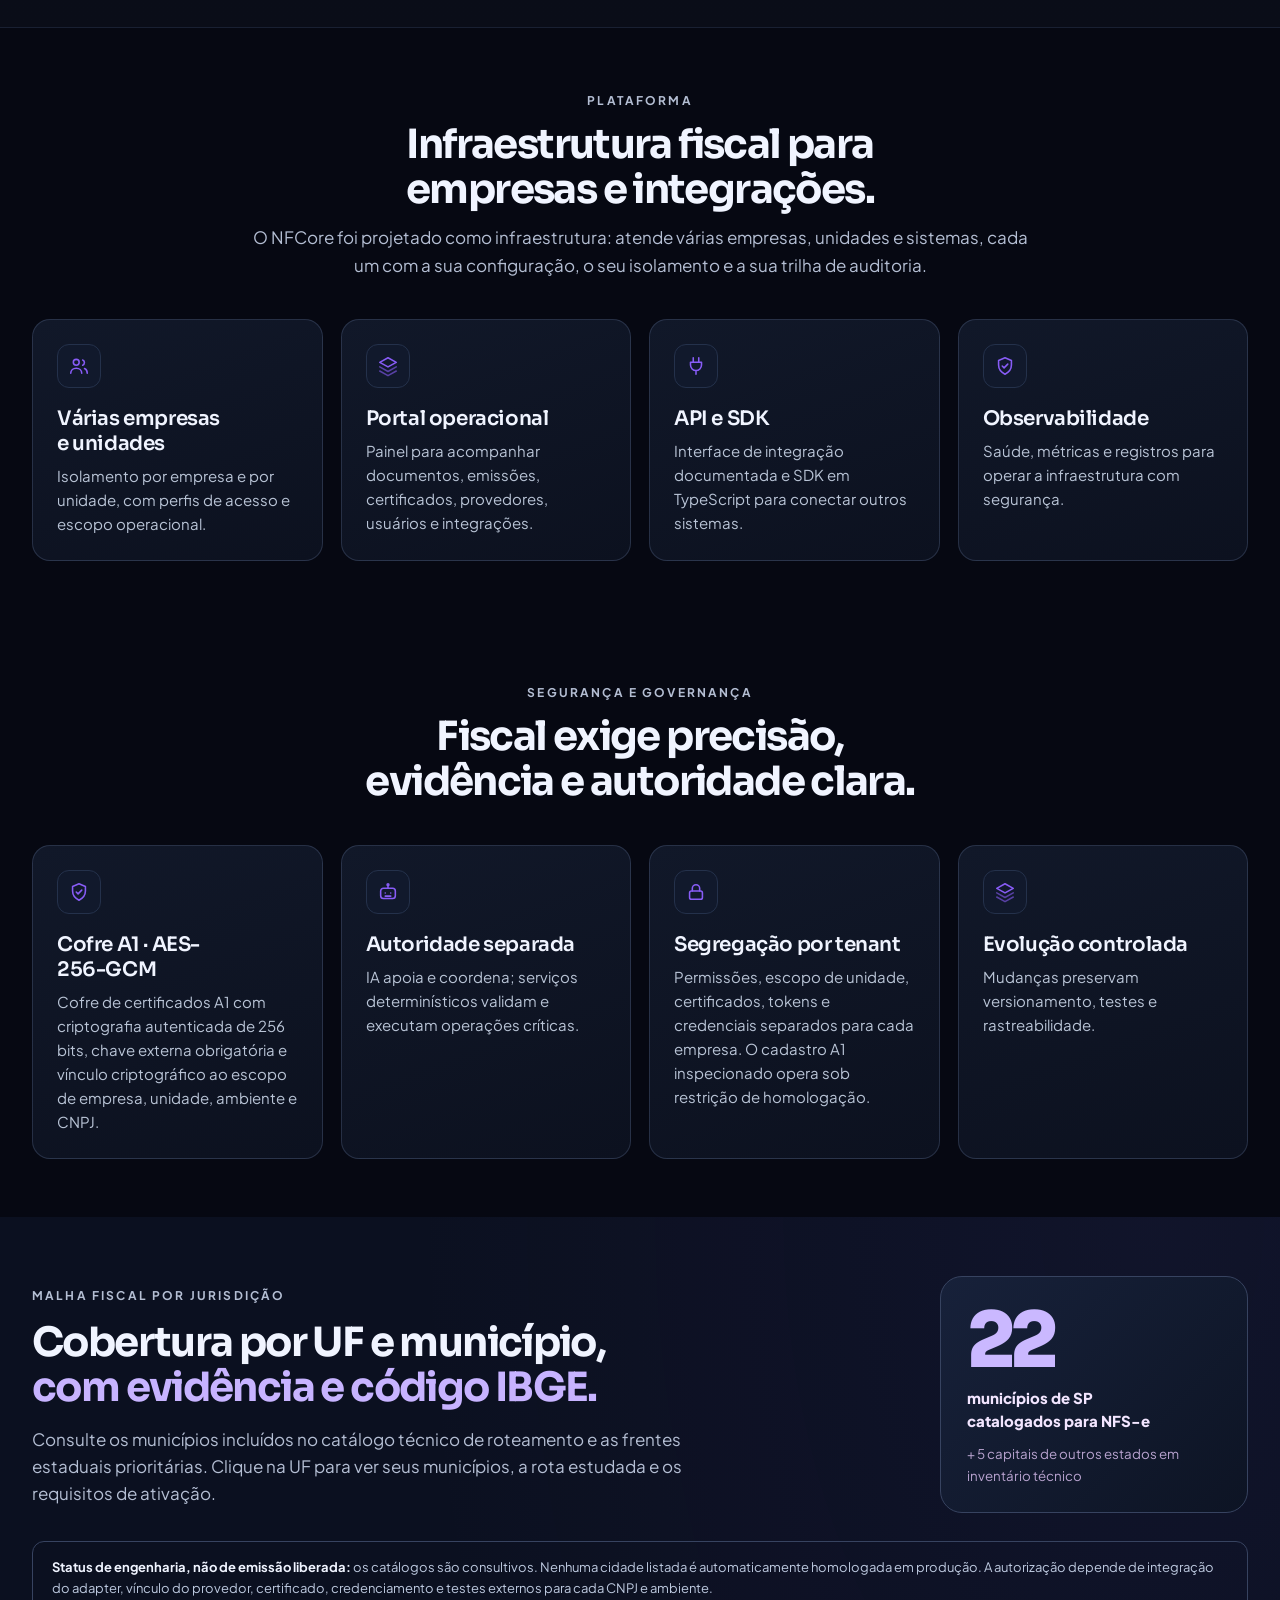
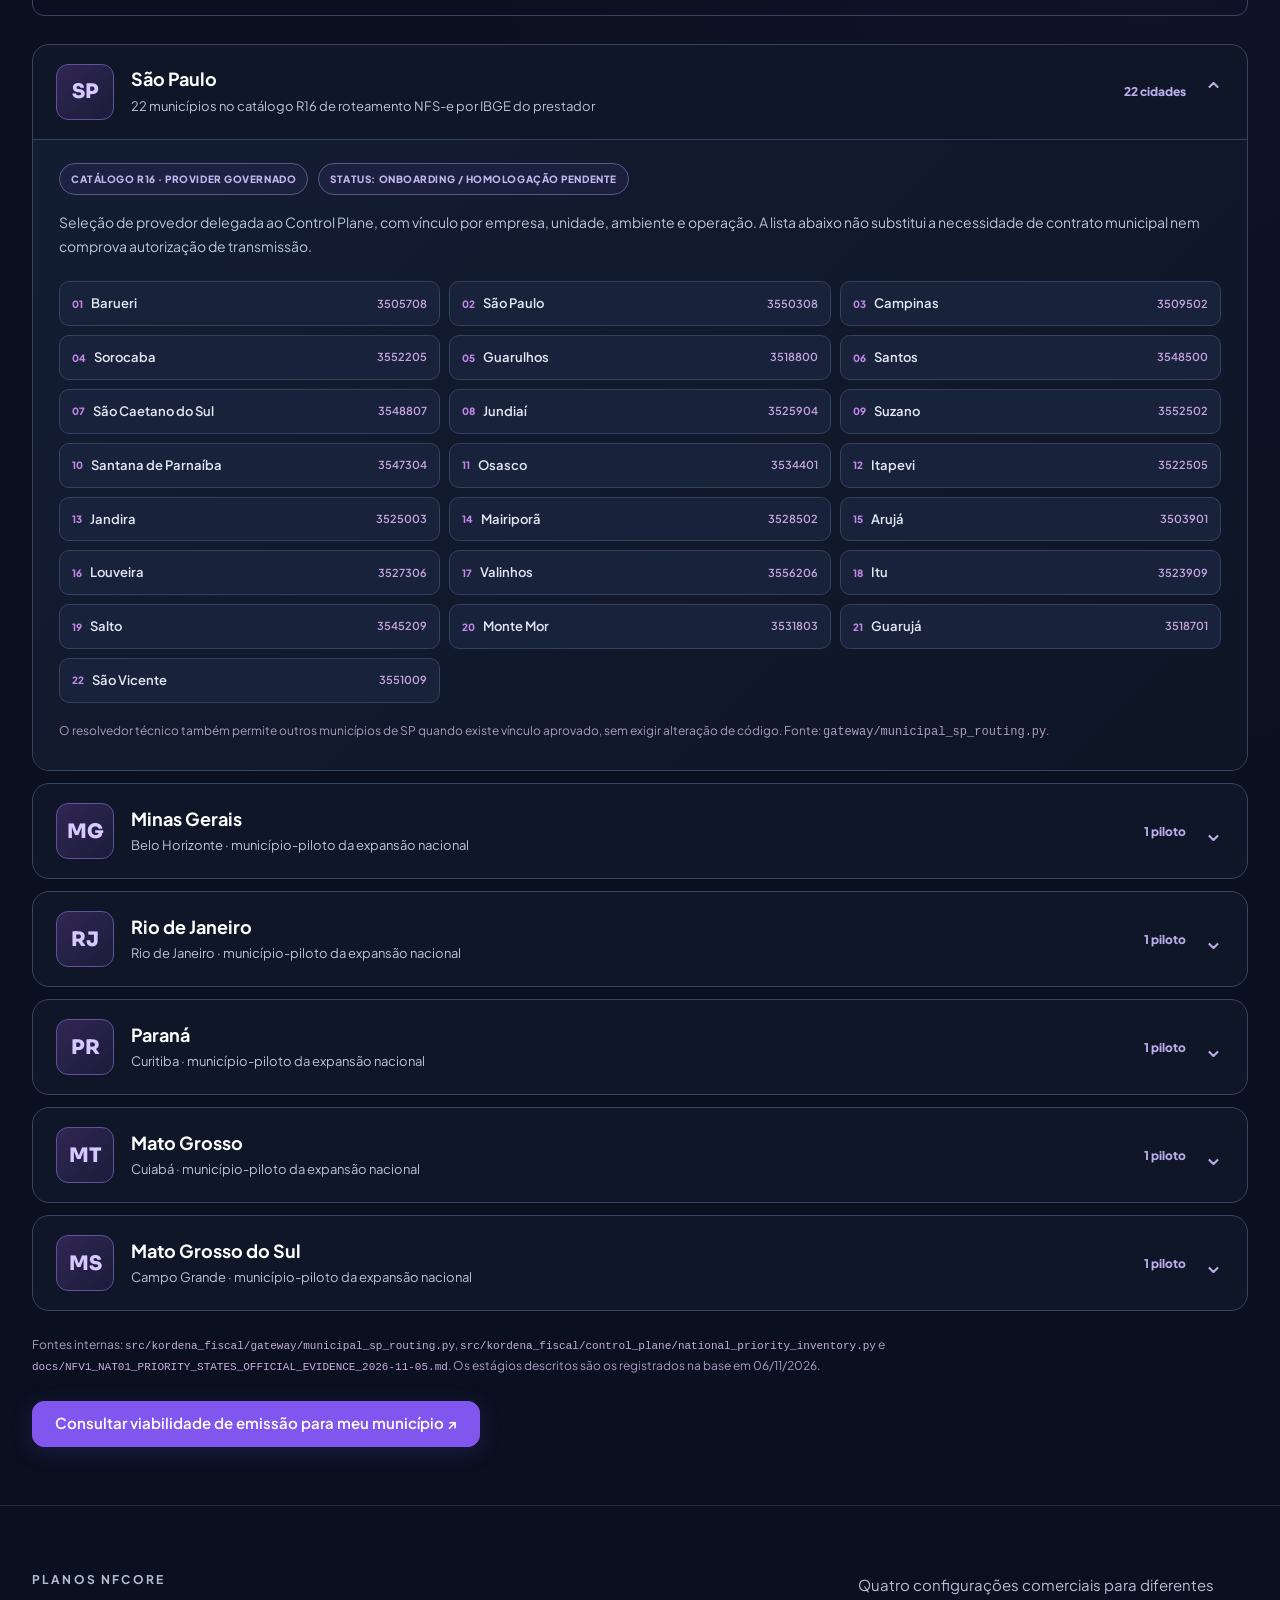
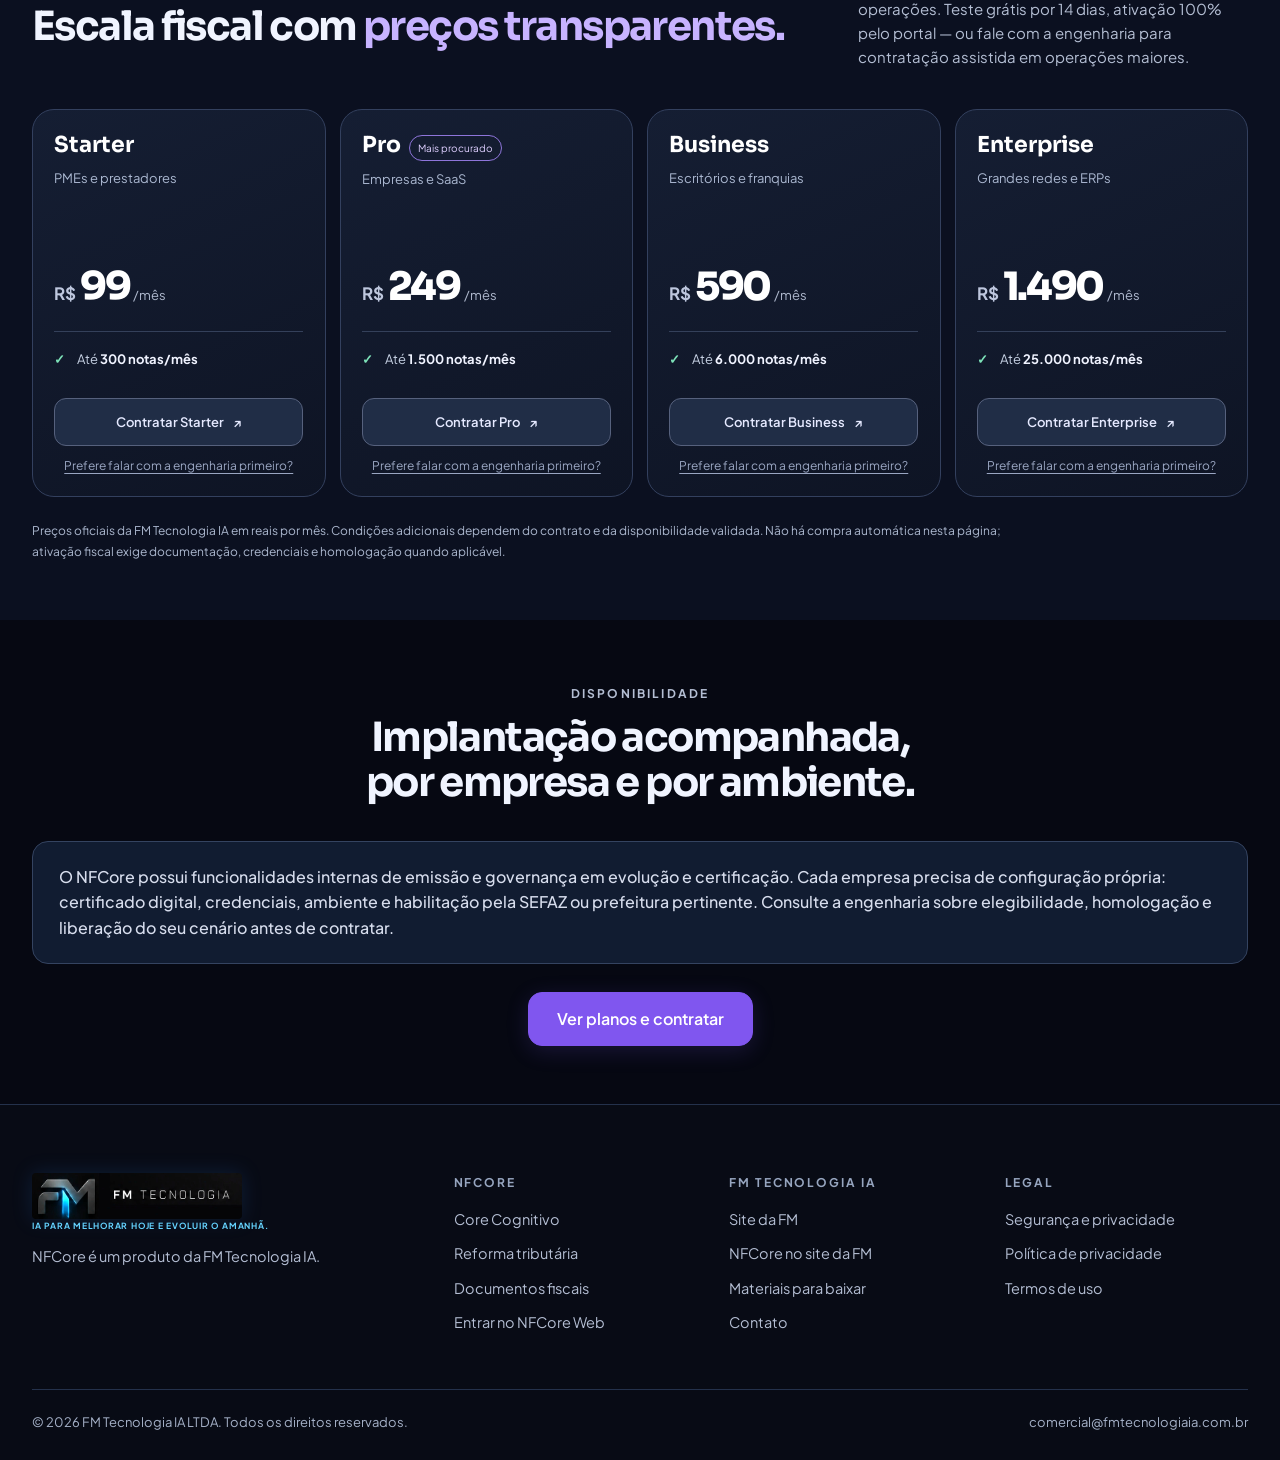
==== commit f8f1e616: "fix: migrate internal FM chat to the verified HTTPS endpoint" ====
--- a/index.html
+++ b/index.html
@@ -328,4 +328,4 @@
 <div class="fb"><span>© 2026 FM Tecnologia IA LTDA. Todos os direitos reservados.</span><span>comercial@fmtecnologiaia.com.br</span></div>
 </div>
 </footer>
-<script src="assets/site.js?v=20261106" defer></script><script>window.FM_CHAT_CONFIG={site:"nfcore",productName:"NFCore",accentColor:"#9E11D6",avatarInitial:"N",greeting:"Olá! Posso te ajudar a conhecer o NFCore. Pergunte sobre planos, cobertura municipal ou o teste grátis de 14 dias.",apiBase:"https://app.atendevendeia.com.br/web",whatsappNumber:"5511978350851",whatsappPrefill:"Olá! Vim pelo site do NFCore e quero tirar uma dúvida."};</script><script src="assets/fm-chat-widget.js" defer></script></body></html>+<script src="assets/site.js?v=20261106" defer></script><script>window.FM_CHAT_CONFIG={site:"nfcore",productName:"NFCore",accentColor:"#9E11D6",avatarInitial:"N",greeting:"Olá! Posso te ajudar a conhecer o NFCore. Pergunte sobre planos, cobertura municipal ou o teste grátis de 14 dias.",apiBase:"https://saas.atendevendeia.com.br/v1/web",whatsappNumber:"5511978350851",whatsappPrefill:"Olá! Vim pelo site do NFCore e quero tirar uma dúvida."};</script><script src="assets/fm-chat-widget.js" defer></script></body></html>
